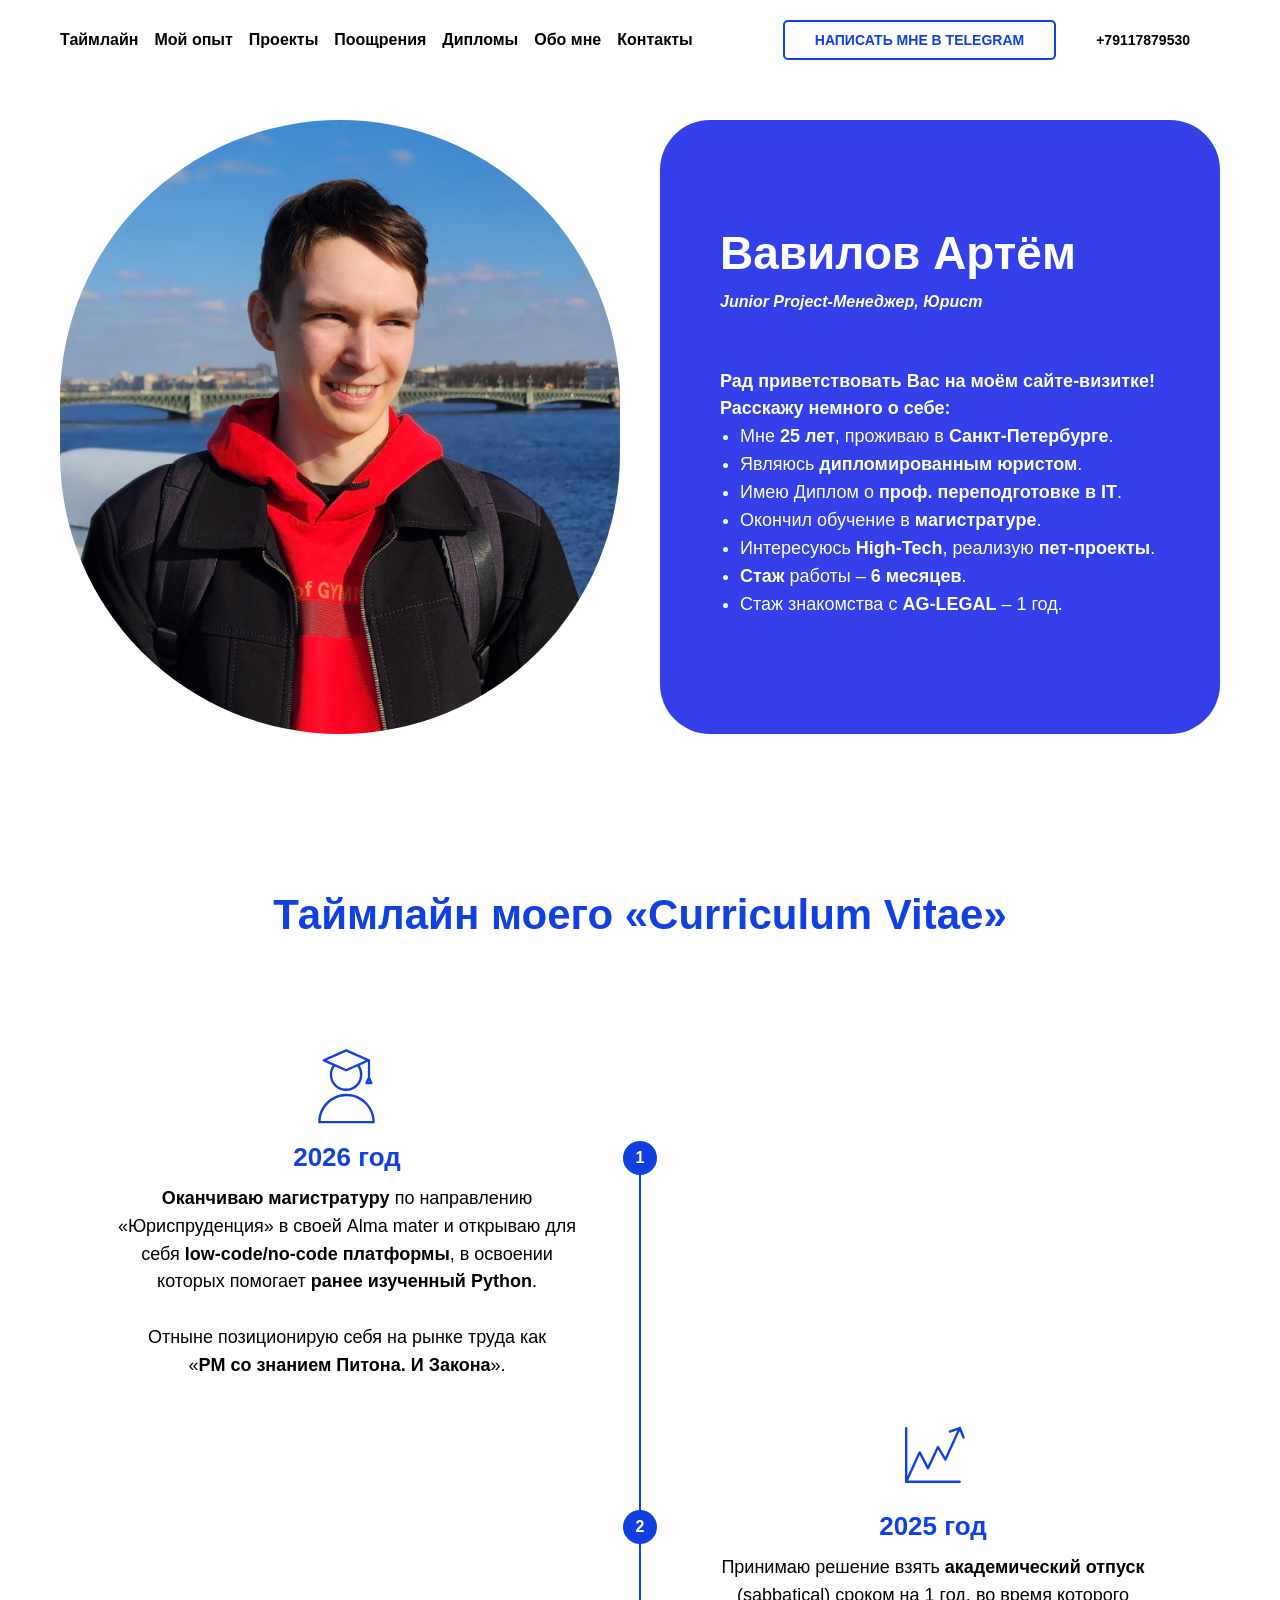
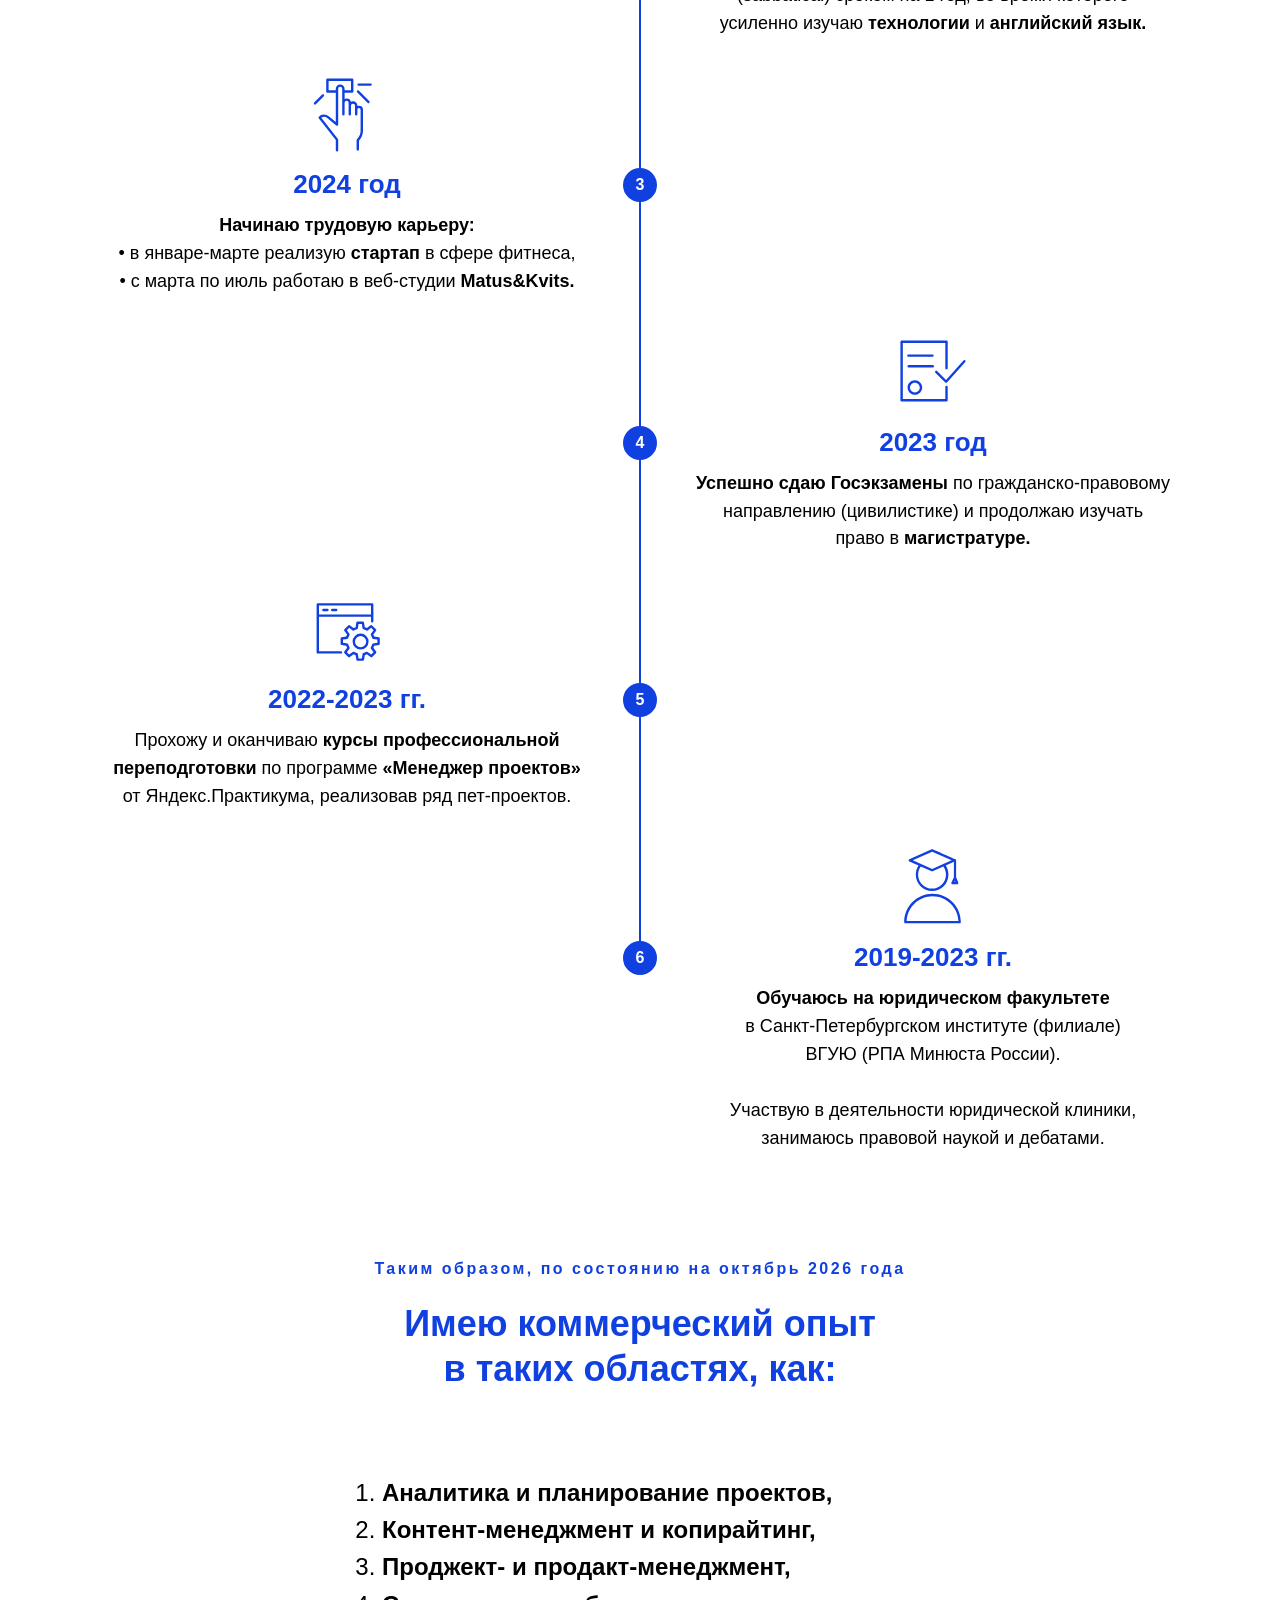
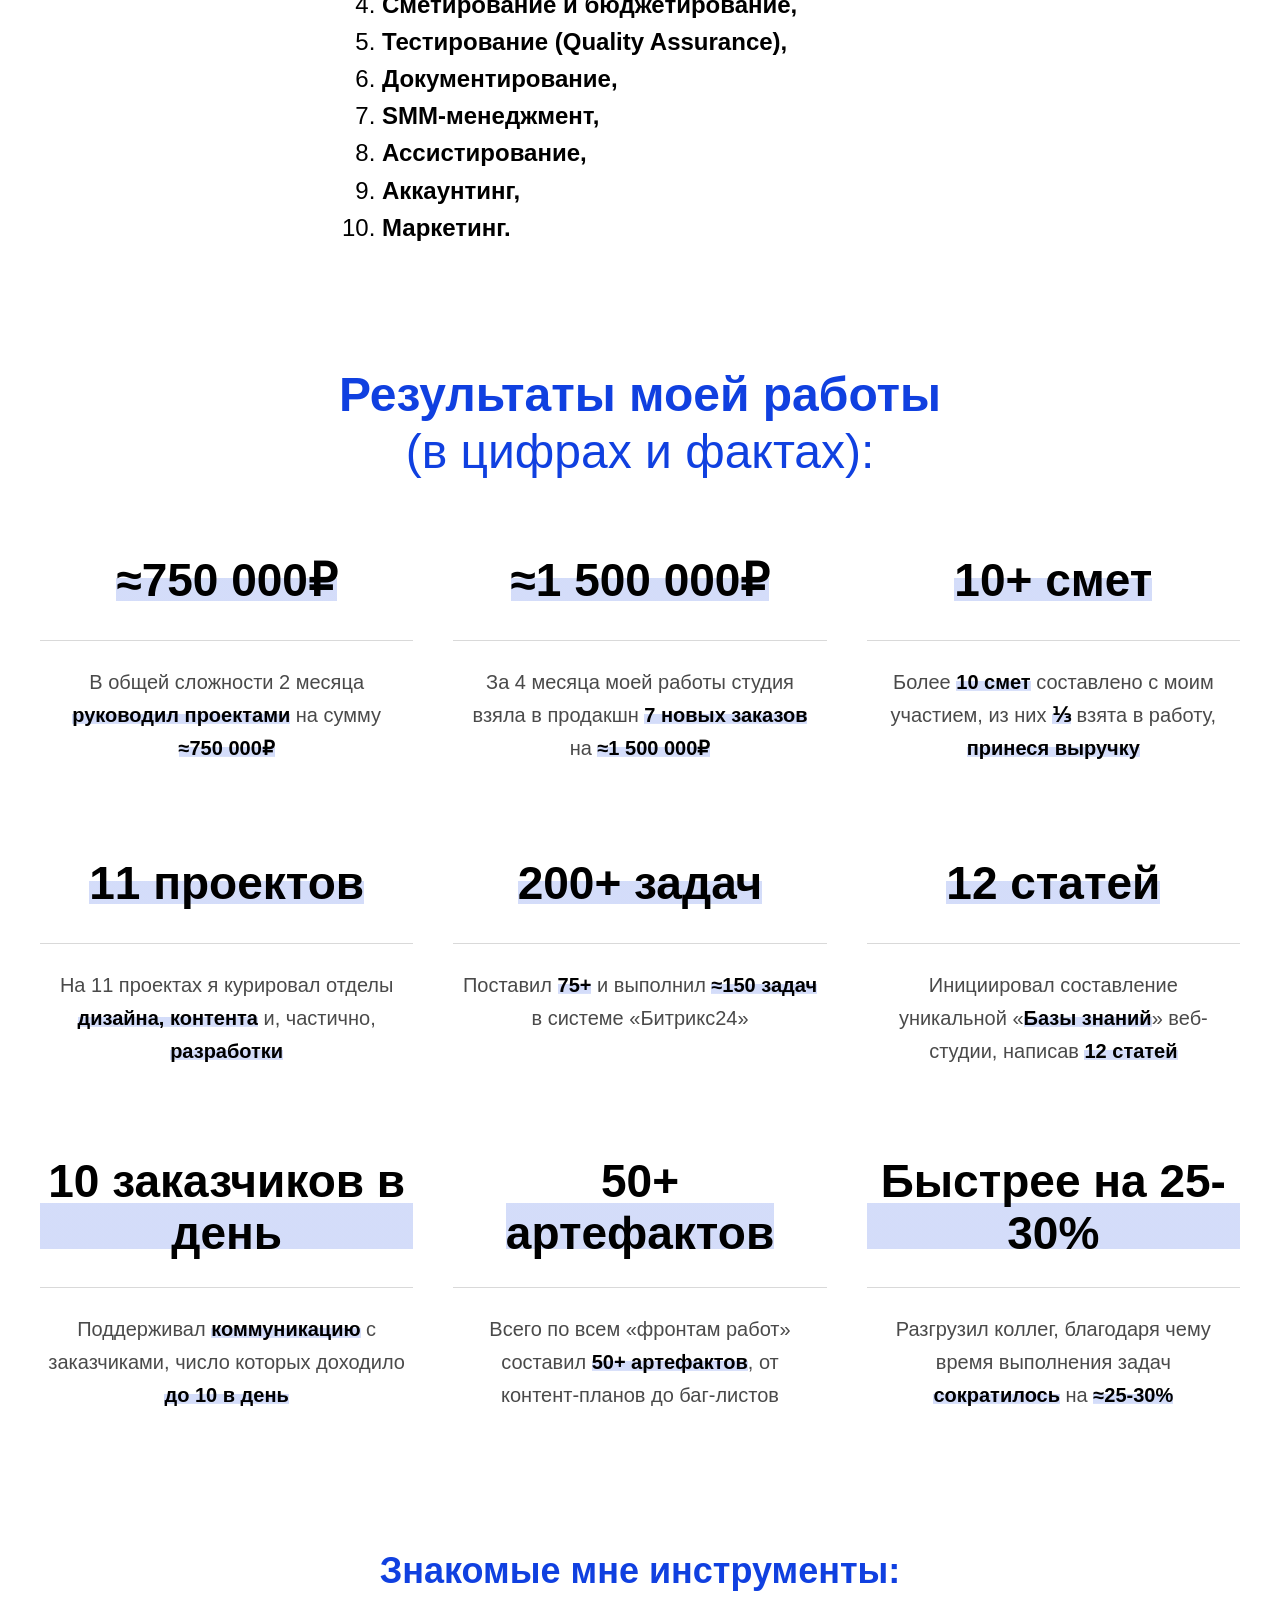
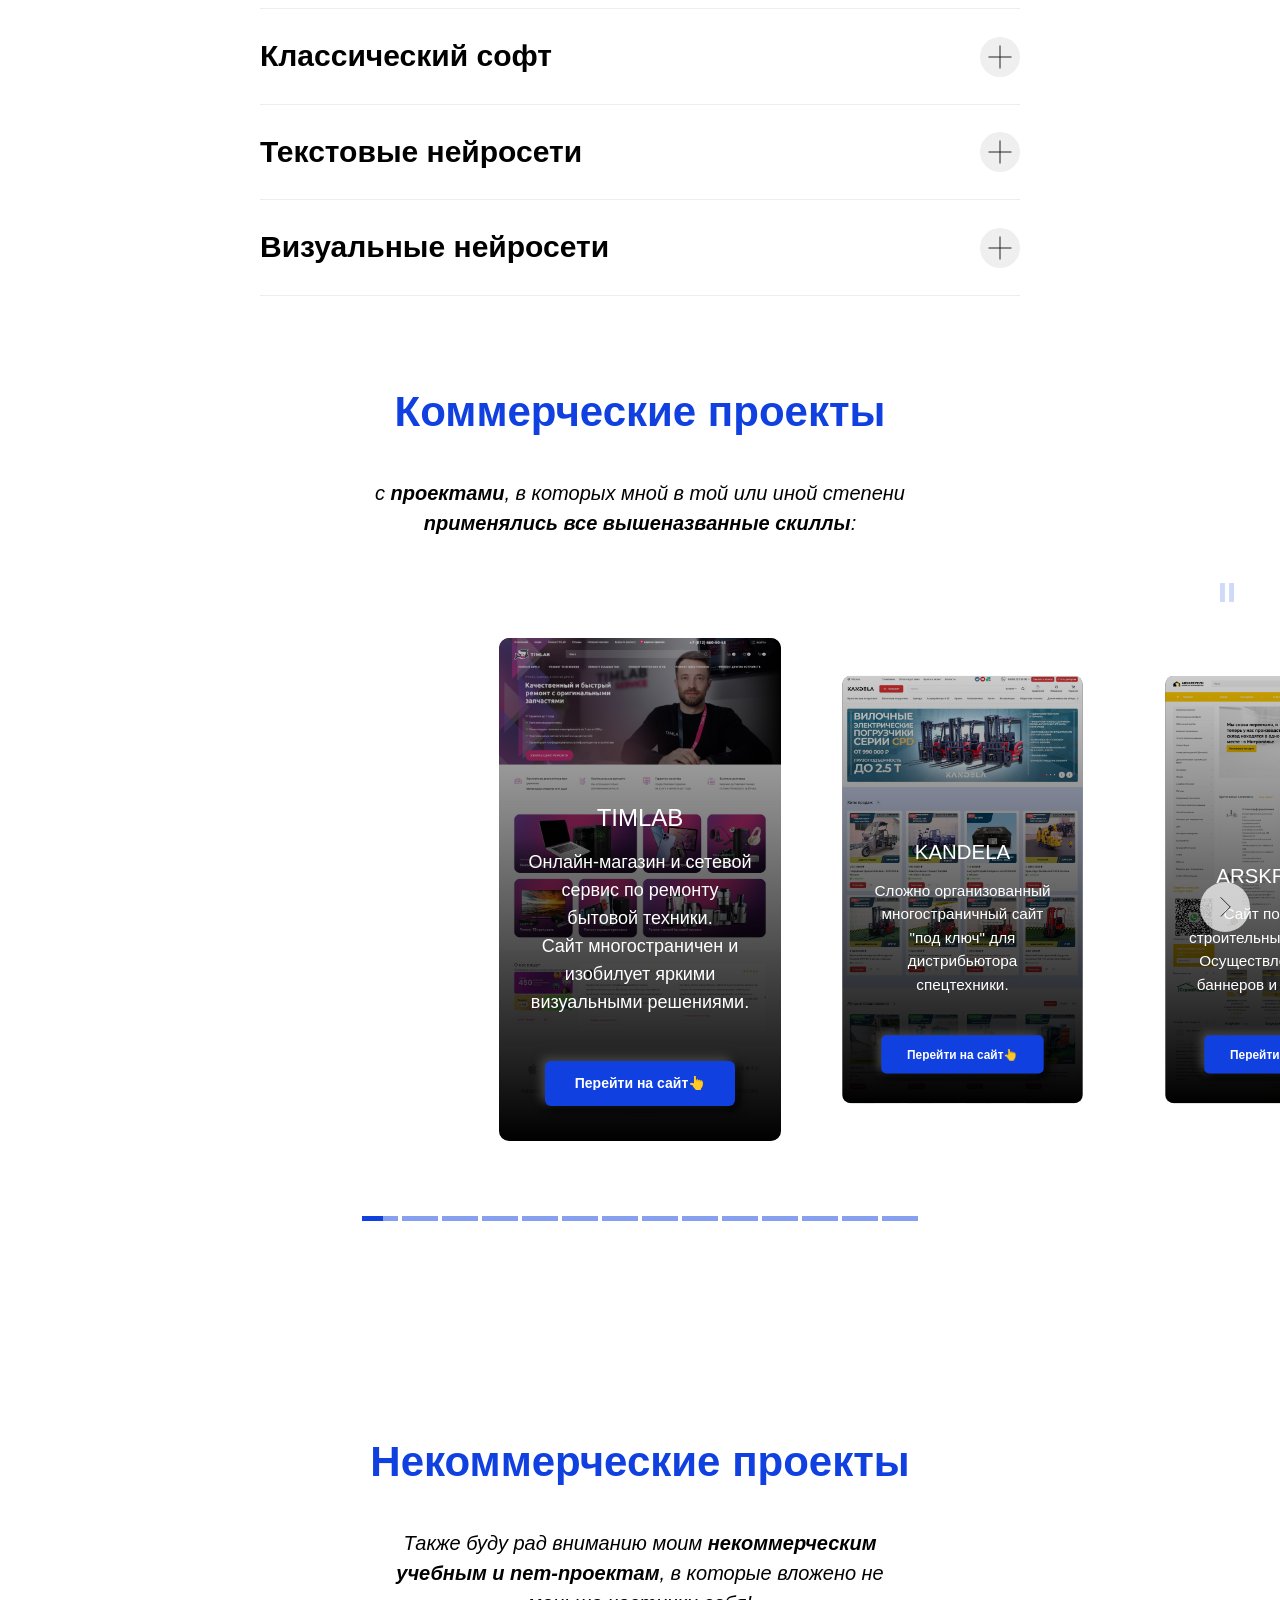
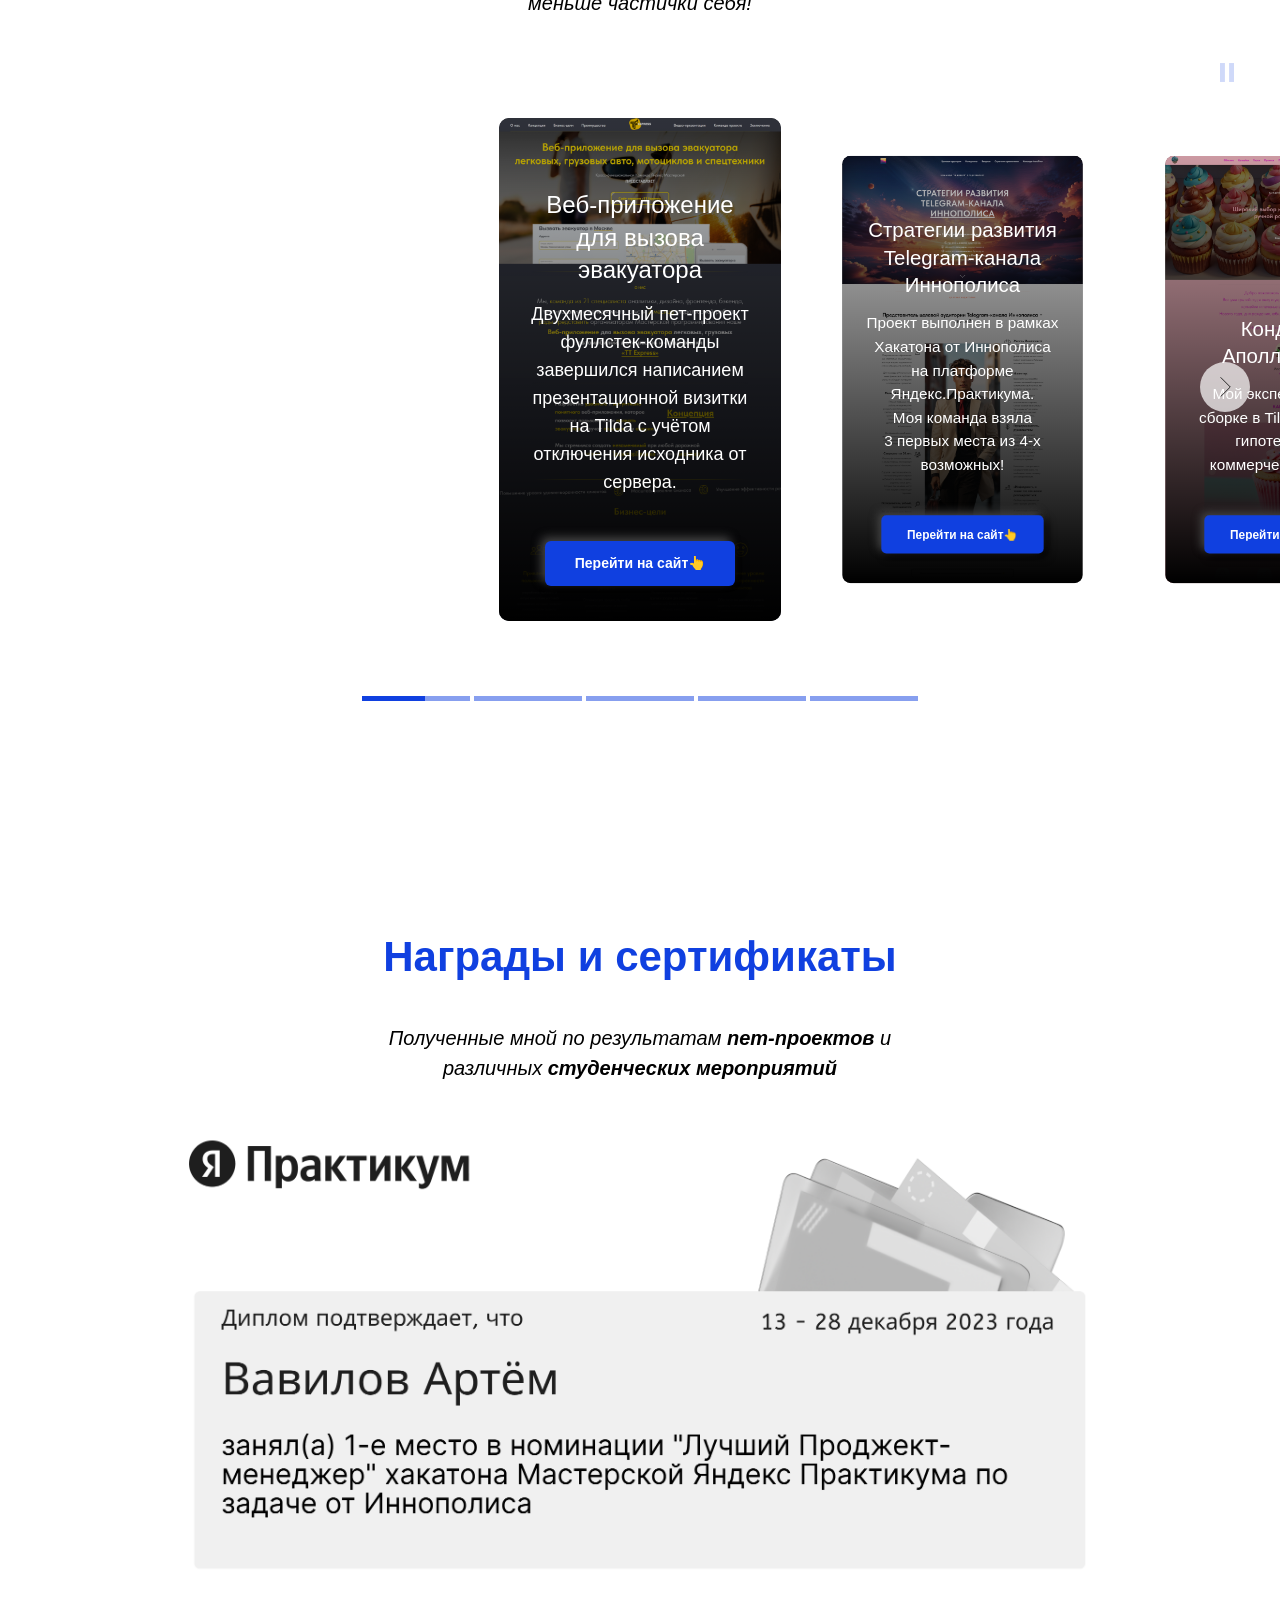
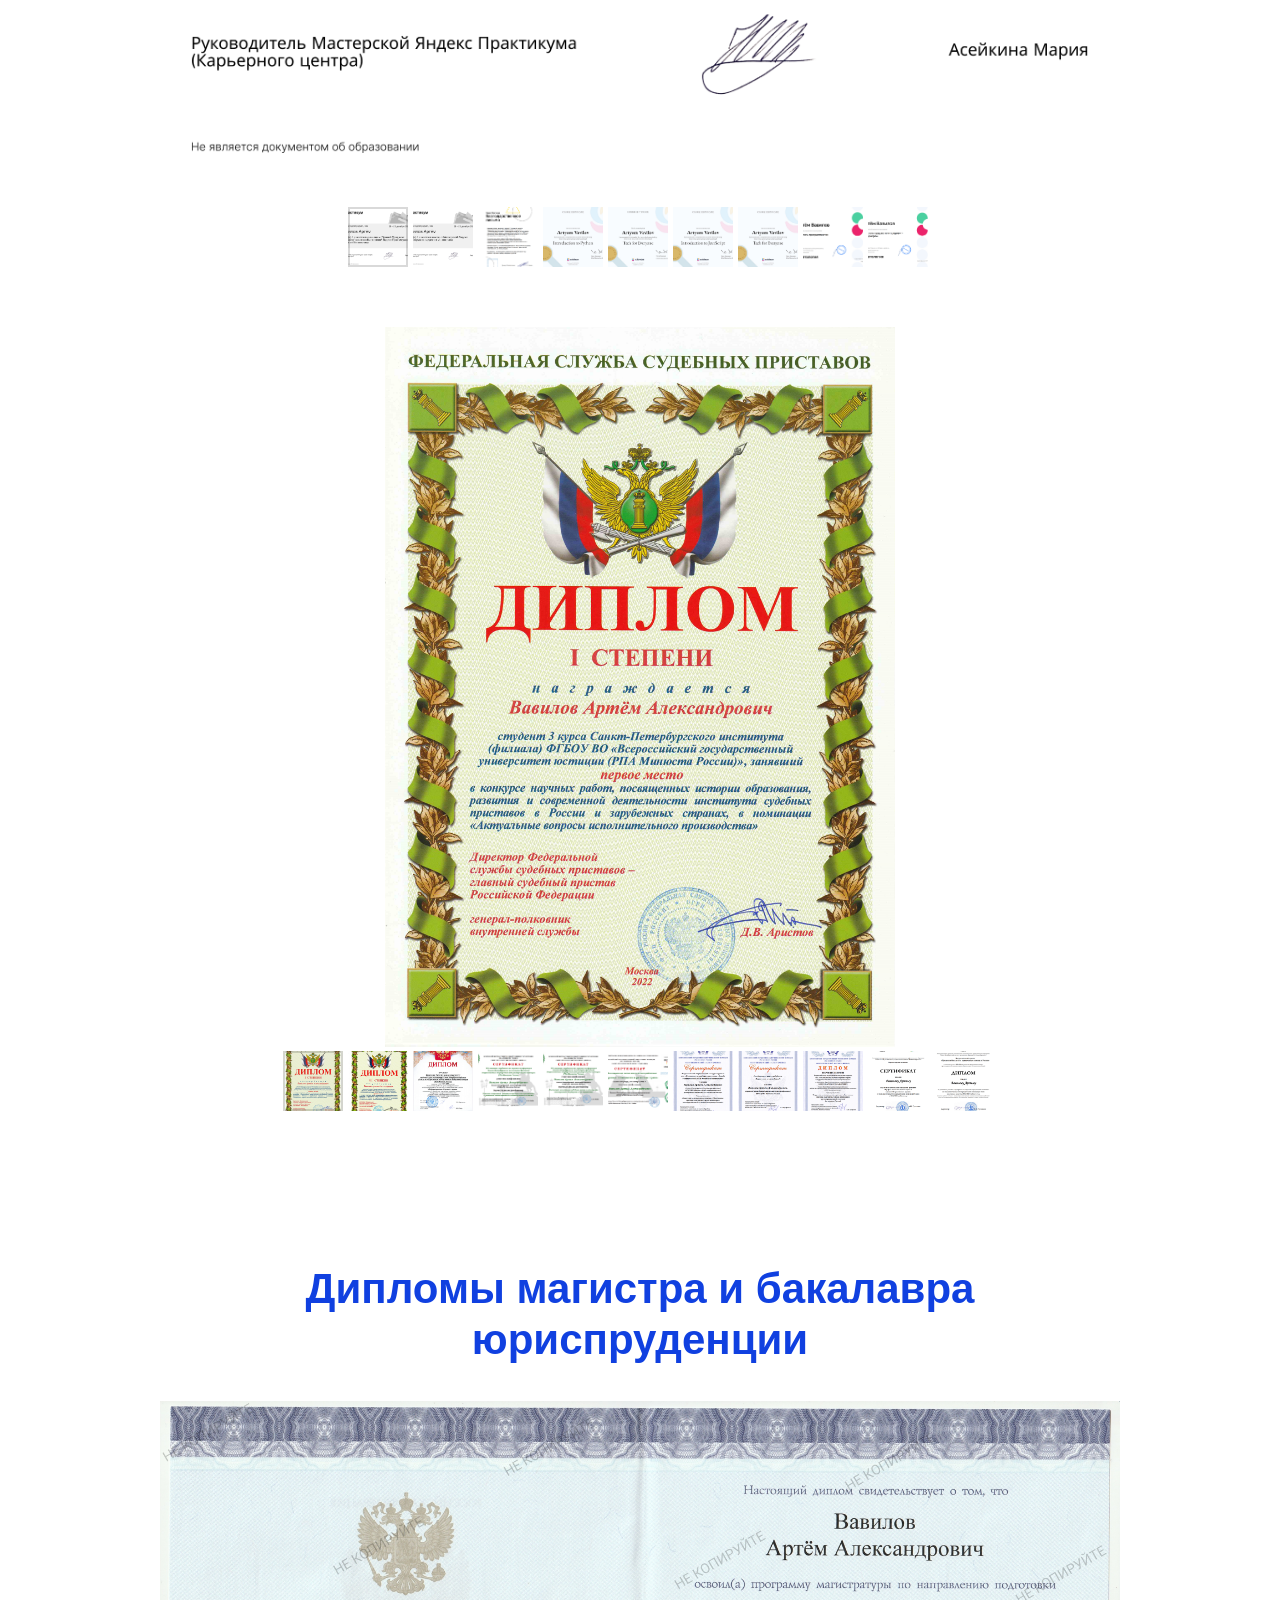
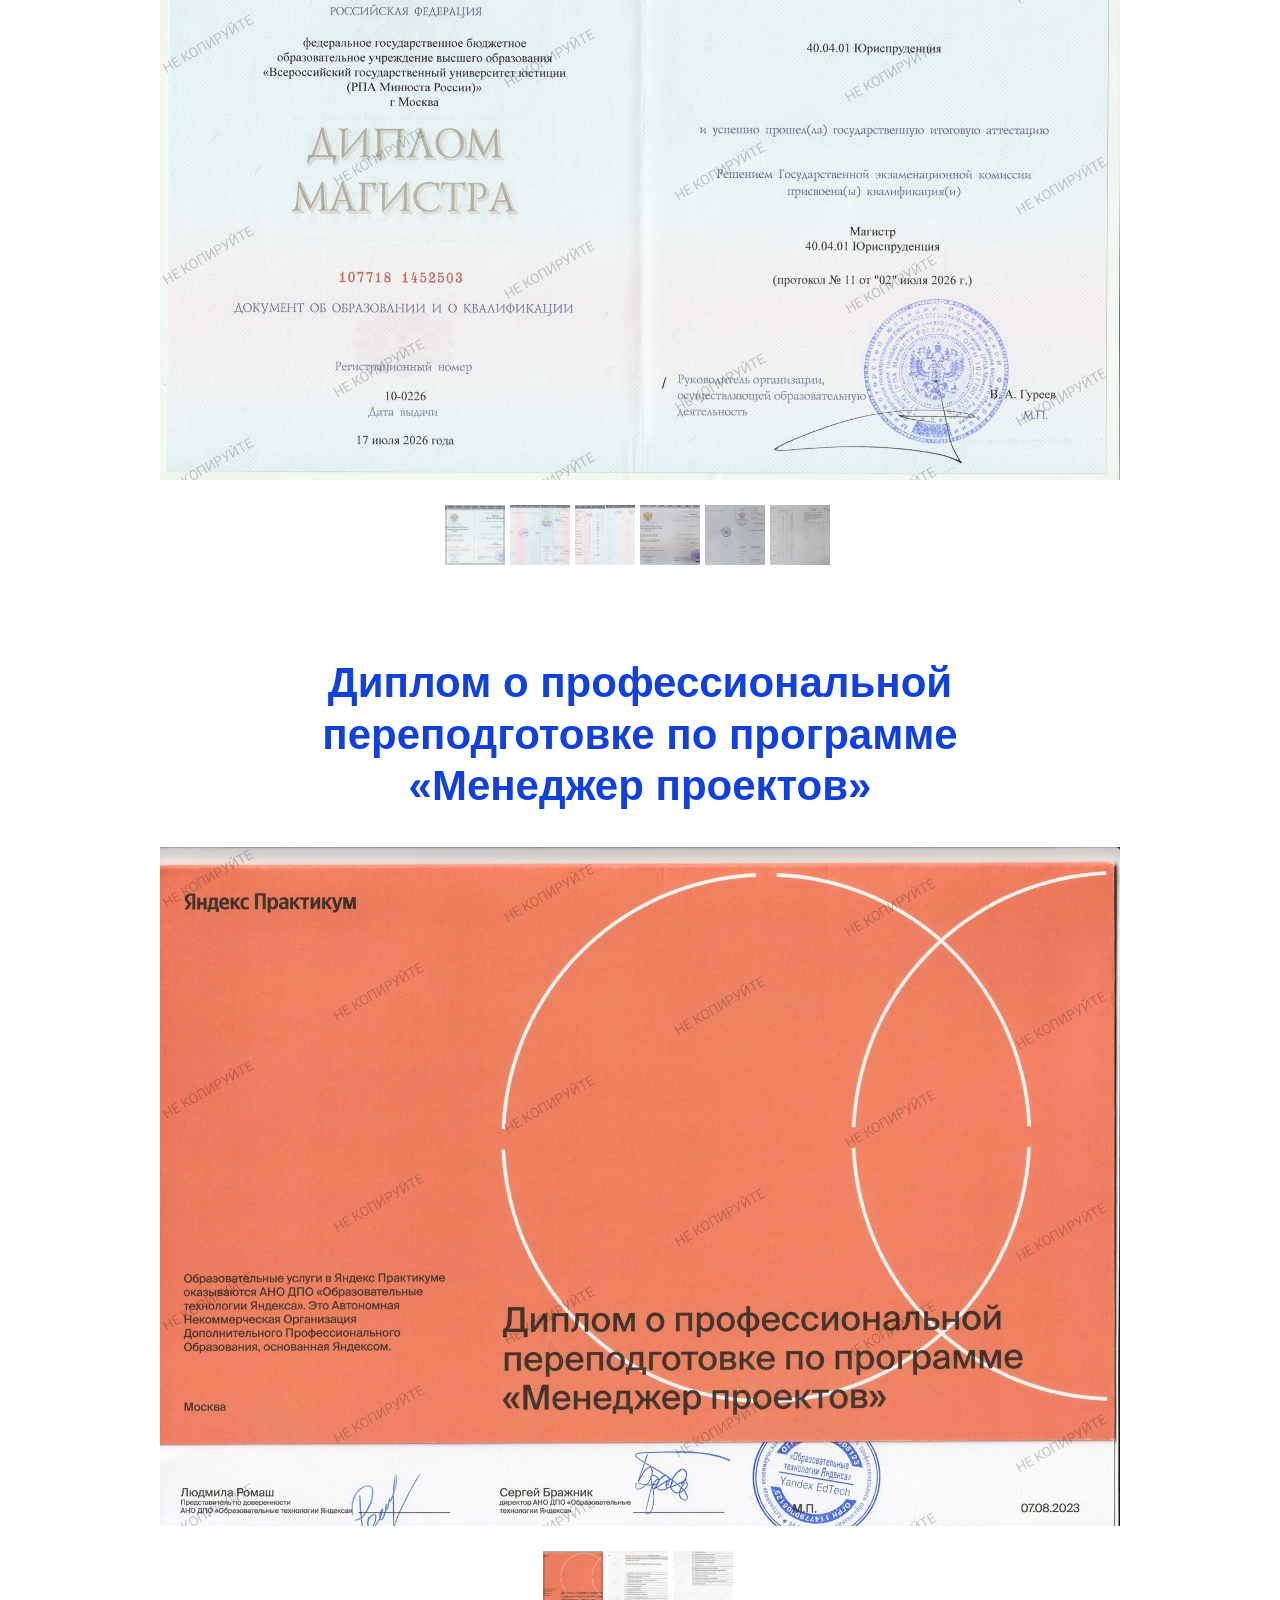
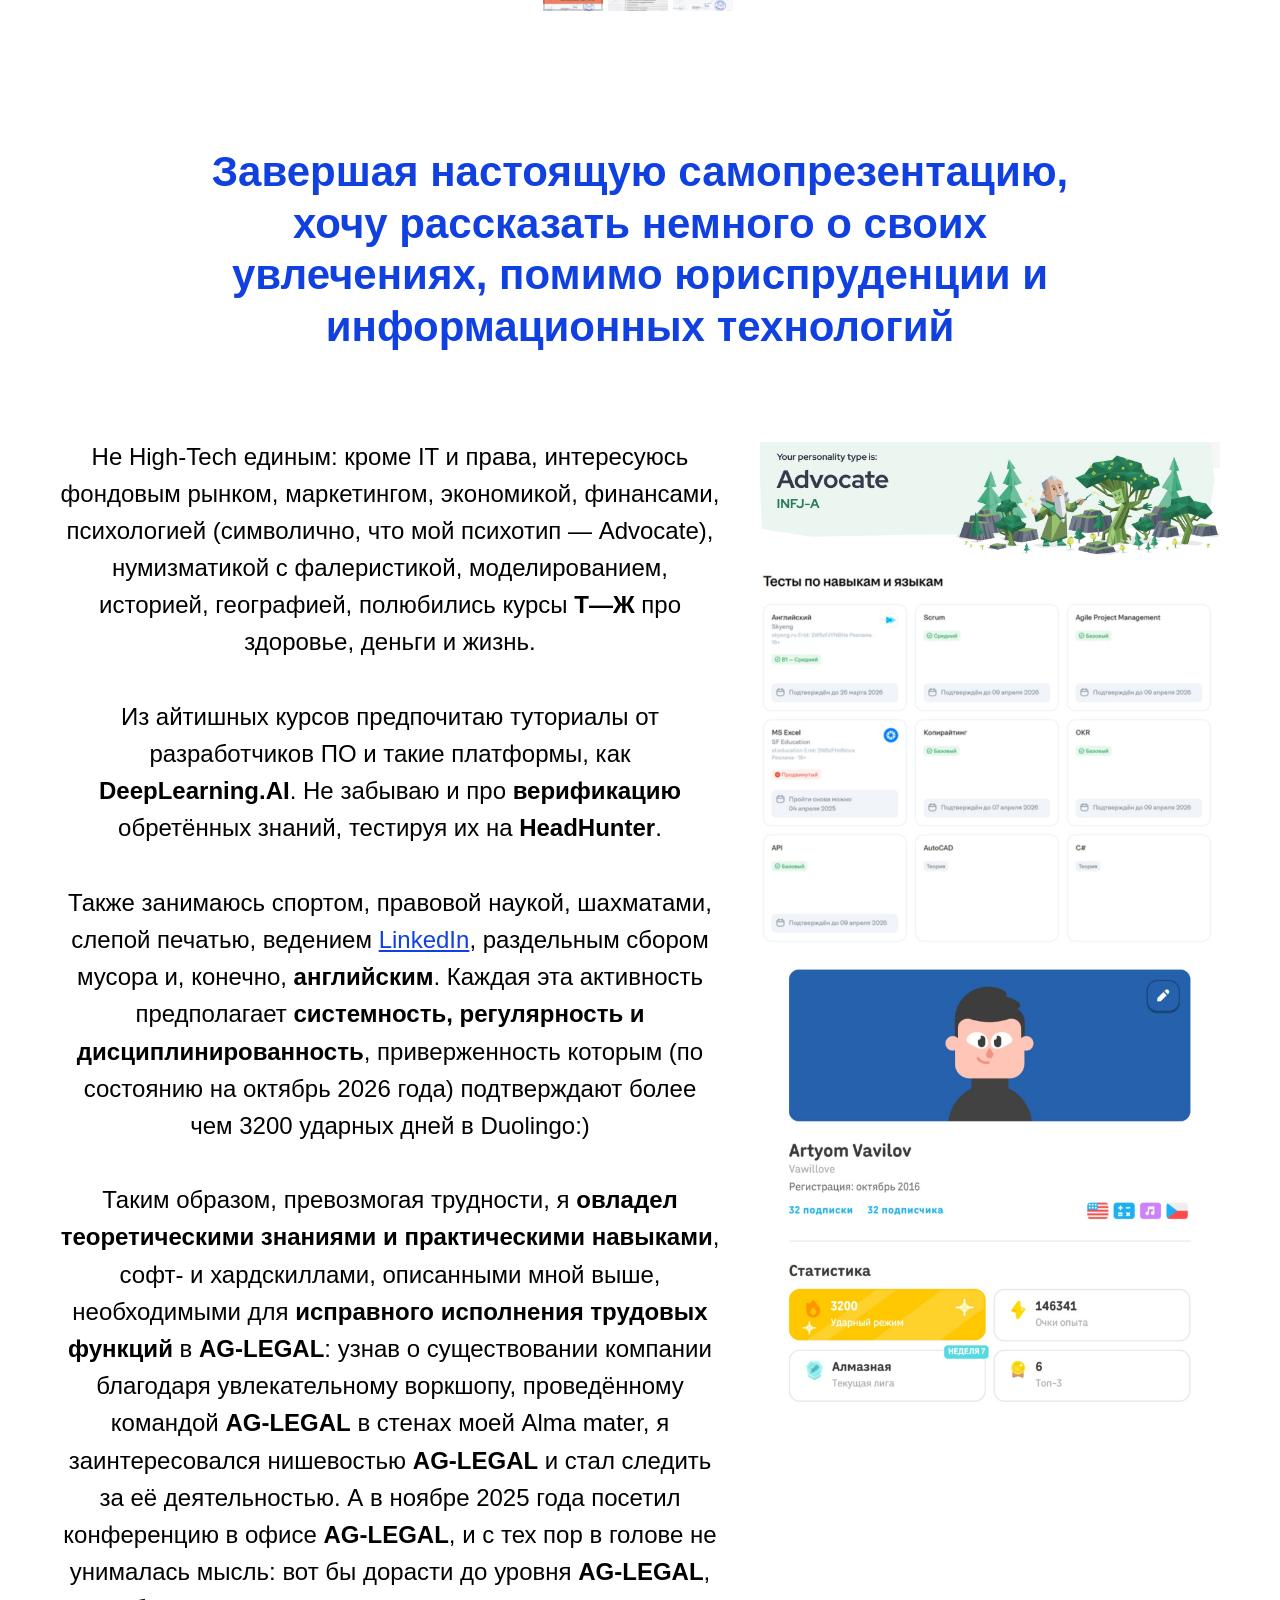
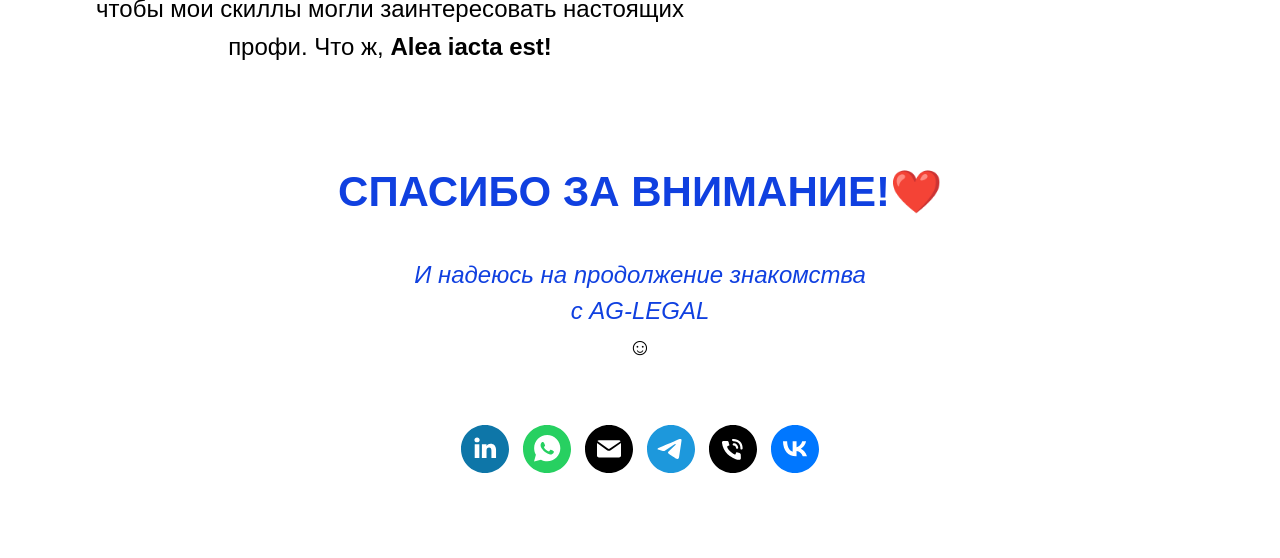
==== index.html @ 084ecec2 "1 november" ====
<!DOCTYPE html>
<html>

<head>
    <meta charset="utf-8" />
    <meta http-equiv="Content-Type" content="text/html; charset=utf-8" />
    <meta name="viewport" content="width=device-width, initial-scale=1.0" /> <!--metatextblock-->
    <title>Соискатель Вавилов Артём Александрович</title>
    <meta name="description" content="Junior Project-Менеджер, Юрист" />
    <meta property="og:url" content="vc-about-me" />
    <meta property="og:title" content="Соискатель Вавилов Артём Александрович" />
    <meta property="og:description" content="Junior Project-Менеджер, Юрист" />
    <meta property="og:type" content="website" />
    <meta property="og:image"
        content="images/tild6566-6536-4332-b537-613934616336__-__resize__504x__20250329_16043.jpg" />
    <link rel="canonical" href="vc-about-me"> <!--/metatextblock-->
    <meta name="format-detection" content="telephone=no" />
    <meta http-equiv="x-dns-prefetch-control" content="on">
    <link rel="dns-prefetch" href="https://ws.tildacdn.com">
    <link rel="shortcut icon" href="images/tild6634-6130-4462-a432-313566656531__20250329_16043.jpg"
        type="image/x-icon" /> <!-- Assets -->
    <script src="https://neo.tildacdn.com/js/tilda-fallback-1.0.min.js" async charset="utf-8"></script>
    <link rel="stylesheet" href="css/tilda-grid-3.0.min.css" type="text/css" media="all" onerror="this.loaderr='y';" />
    <link rel="stylesheet" href="css/tilda-blocks-page66253789.min.css?t=1743756355" type="text/css" media="all"
        onerror="this.loaderr='y';" />
    <link rel="stylesheet" href="css/tilda-animation-2.0.min.css" type="text/css" media="all"
        onerror="this.loaderr='y';" />
    <link rel="stylesheet" href="css/tilda-slds-1.4.min.css" type="text/css" media="print" onload="this.media='all';"
        onerror="this.loaderr='y';" /> <noscript>
        <link rel="stylesheet" href="css/tilda-slds-1.4.min.css" type="text/css" media="all" />
    </noscript>
    <link rel="stylesheet" href="css/tilda-forms-1.0.min.css" type="text/css" media="all" onerror="this.loaderr='y';" />
    <link rel="stylesheet" href="css/tilda-zoom-2.0.min.css" type="text/css" media="print" onload="this.media='all';"
        onerror="this.loaderr='y';" /> <noscript>
        <link rel="stylesheet" href="css/tilda-zoom-2.0.min.css" type="text/css" media="all" />
    </noscript>
    <link rel="stylesheet" href="css/fonts-tildasans.css" type="text/css" media="all" onerror="this.loaderr='y';" />
    <script nomodule src="js/tilda-polyfill-1.0.min.js" charset="utf-8"></script>
    <script
        type="text/javascript">function t_onReady(func) { if (document.readyState != 'loading') { func(); } else { document.addEventListener('DOMContentLoaded', func); } }
            function t_onFuncLoad(funcName, okFunc, time) { if (typeof window[funcName] === 'function') { okFunc(); } else { setTimeout(function () { t_onFuncLoad(funcName, okFunc, time); }, (time || 100)); } } function t_throttle(fn, threshhold, scope) { return function () { fn.apply(scope || this, arguments); }; }</script>
    <script src="js/tilda-scripts-3.0.min.js" charset="utf-8" defer onerror="this.loaderr='y';"></script>
    <script src="js/tilda-blocks-page66253789.min.js?t=1743756355" charset="utf-8" async
        onerror="this.loaderr='y';"></script>
    <script src="js/lazyload-1.3.min.export.js" charset="utf-8" async onerror="this.loaderr='y';"></script>
    <script src="js/tilda-animation-2.0.min.js" charset="utf-8" async onerror="this.loaderr='y';"></script>
    <script src="js/tilda-menu-1.0.min.js" charset="utf-8" async onerror="this.loaderr='y';"></script>
    <script src="js/tilda-t994-stories-1.0.min.js" charset="utf-8" async onerror="this.loaderr='y';"></script>
    <script src="js/hammer.min.js" charset="utf-8" async onerror="this.loaderr='y';"></script>
    <script src="js/tilda-slds-1.4.min.js" charset="utf-8" async onerror="this.loaderr='y';"></script>
    <script src="js/tilda-zoom-2.0.min.js" charset="utf-8" async onerror="this.loaderr='y';"></script>
    <script src="js/tilda-skiplink-1.0.min.js" charset="utf-8" async onerror="this.loaderr='y';"></script>
    <script src="js/tilda-events-1.0.min.js" charset="utf-8" async onerror="this.loaderr='y';"></script>
    <script type="text/javascript">window.dataLayer = window.dataLayer || [];</script>
    <script type="text/javascript">(function () {
            if ((/bot|google|yandex|baidu|bing|msn|duckduckbot|teoma|slurp|crawler|spider|robot|crawling|facebook/i.test(navigator.userAgent)) === false && typeof (sessionStorage) != 'undefined' && sessionStorage.getItem('visited') !== 'y' && document.visibilityState) {
                var style = document.createElement('style'); style.type = 'text/css'; style.innerHTML = '@media screen and (min-width: 980px) {.t-records {opacity: 0;}.t-records_animated {-webkit-transition: opacity ease-in-out .2s;-moz-transition: opacity ease-in-out .2s;-o-transition: opacity ease-in-out .2s;transition: opacity ease-in-out .2s;}.t-records.t-records_visible {opacity: 1;}}'; document.getElementsByTagName('head')[0].appendChild(style); function t_setvisRecs() { var alr = document.querySelectorAll('.t-records'); Array.prototype.forEach.call(alr, function (el) { el.classList.add("t-records_animated"); }); setTimeout(function () { Array.prototype.forEach.call(alr, function (el) { el.classList.add("t-records_visible"); }); sessionStorage.setItem("visited", "y"); }, 400); }
                document.addEventListener('DOMContentLoaded', t_setvisRecs);
            }
        })();</script>
    <style>
        #rec927688621 .t228__list_item {
            padding: 0 8px !important;
        }

        #rec927688621 .t228__list_item:first-child {
            padding-left: 0 !important;
        }

        #rec927688621 .t228__list_item:last-child {
            padding-right: 0 !important;
        }
    </style>
</head>

<body class="t-body" style="margin:0;"> <!--allrecords-->
    <div id="allrecords" data-tilda-export="yes" class="t-records" data-hook="blocks-collection-content-node"
        data-tilda-project-id="8363625" data-tilda-page-id="66253789" data-tilda-page-alias="vc-about-me"
        data-tilda-formskey="55aed98bd8bb2159a0a2362438363625" data-tilda-cookie="no" data-tilda-lazy="yes"
        data-tilda-root-zone="com">
        <div id="rec929225461" class="r t-rec" style=" " data-animationappear="off" data-record-type="360">
            <!-- T360 -->
            <style>
                .t-records {
                    opacity: 0;
                }

                .t-records_animated {
                    -webkit-transition: opacity ease-in-out .5s;
                    -moz-transition: opacity ease-in-out .5s;
                    -o-transition: opacity ease-in-out .5s;
                    transition: opacity ease-in-out .5s;
                }

                .t-records.t-records_visible,
                .t-records .t-records {
                    opacity: 1;
                }
            </style>
            <script>t_onReady(function () { var allRecords = document.querySelector('.t-records'); window.addEventListener('pageshow', function (event) { if (event.persisted) { allRecords.classList.add('t-records_visible'); } }); var rec = document.querySelector('#rec929225461'); if (!rec) return; rec.setAttribute('data-animationappear', 'off'); rec.style.opacity = '1'; allRecords.classList.add('t-records_animated'); setTimeout(function () { allRecords.classList.add('t-records_visible'); }, 200); });</script>
            <script>t_onReady(function () {
                    var selects = 'button:not(.t-submit):not(.t835__btn_next):not(.t835__btn_prev):not(.t835__btn_result):not(.t862__btn_next):not(.t862__btn_prev):not(.t862__btn_result):not(.t854__news-btn):not(.t862__btn_next),' +
                        'a:not([href*="#"]):not(.carousel-control):not(.t-carousel__control):not(.t807__btn_reply):not([href^="#price"]):not([href^="javascript"]):not([href^="mailto"]):not([href^="tel"]):not([href^="link_sub"]):not(.js-feed-btn-show-more):not(.t367__opener):not([href^="https://www.dropbox.com/"])'; var elements = document.querySelectorAll(selects); Array.prototype.forEach.call(elements, function (element) {
                            if (element.getAttribute('data-menu-submenu-hook')) return; element.addEventListener('click', function (event) {
                                var goTo = this.getAttribute('href'); if (goTo !== null) {
                                    var ctrl = event.ctrlKey; var cmd = event.metaKey && navigator.platform.indexOf('Mac') !== -1; if (!ctrl && !cmd) {
                                        var target = this.getAttribute('target'); if (target !== '_blank') {
                                            event.preventDefault(); var allRecords = document.querySelector('.t-records'); if (allRecords) { allRecords.classList.remove('t-records_visible'); }
                                            setTimeout(function () { window.location = goTo; }, 500);
                                        }
                                    }
                                }
                            });
                        });
                });</script>
            <style>
                .t360__bar {
                    background-color: #030bff;
                }
            </style>
            <script>t_onReady(function () { var isSafari = /Safari/.test(navigator.userAgent) && /Apple Computer/.test(navigator.vendor); if (!isSafari) { document.body.insertAdjacentHTML('beforeend', '<div class="t360__progress"><div class="t360__bar"></div></div>'); setTimeout(function () { var bar = document.querySelector('.t360__bar'); if (bar) bar.classList.add('t360__barprogress'); }, 10); } }); window.addEventListener('load', function () { var bar = document.querySelector('.t360__bar'); if (!bar) return; bar.classList.remove('t360__barprogress'); bar.classList.add('t360__barprogressfinished'); setTimeout(function () { bar.classList.add('t360__barprogresshidden'); }, 20); setTimeout(function () { var progress = document.querySelector('.t360__progress'); if (progress) progress.style.display = 'none'; }, 500); });</script>
        </div>
        <div id="rec929457296" class="r t-rec" style=" " data-animationappear="off" data-record-type="602">
            <!-- T602 -->
            <div class="t602">
                <div class="t602__indicator" style="background:#1040e0;"></div>
            </div>
            <script>t_onReady(function () { t_onFuncLoad('t602_init', function () { t602_init('929457296'); }); });</script>
        </div>
        <div id="rec927688621" class="r t-rec" style=" " data-animationappear="off" data-record-type="257">
            <!-- T228 -->
            <div id="nav927688621marker"></div>
            <div class="tmenu-mobile">
                <div class="tmenu-mobile__container">
                    <div class="tmenu-mobile__text t-name t-name_md" field="menu_mob_title">&nbsp;</div> <button
                        type="button" class="t-menuburger t-menuburger_first " aria-label="Навигационное меню"
                        aria-expanded="false"> <span style="background-color:#1040e0;"></span> <span
                            style="background-color:#1040e0;"></span> <span style="background-color:#1040e0;"></span>
                        <span style="background-color:#1040e0;"></span> </button>
                    <script>function t_menuburger_init(recid) {
                            var rec = document.querySelector('#rec' + recid); if (!rec) return; var burger = rec.querySelector('.t-menuburger'); if (!burger) return; var isSecondStyle = burger.classList.contains('t-menuburger_second'); if (isSecondStyle && !window.isMobile && !('ontouchend' in document)) { burger.addEventListener('mouseenter', function () { if (burger.classList.contains('t-menuburger-opened')) return; burger.classList.remove('t-menuburger-unhovered'); burger.classList.add('t-menuburger-hovered'); }); burger.addEventListener('mouseleave', function () { if (burger.classList.contains('t-menuburger-opened')) return; burger.classList.remove('t-menuburger-hovered'); burger.classList.add('t-menuburger-unhovered'); setTimeout(function () { burger.classList.remove('t-menuburger-unhovered'); }, 300); }); }
                            burger.addEventListener('click', function () { if (!burger.closest('.tmenu-mobile') && !burger.closest('.t450__burger_container') && !burger.closest('.t466__container') && !burger.closest('.t204__burger') && !burger.closest('.t199__js__menu-toggler')) { burger.classList.toggle('t-menuburger-opened'); burger.classList.remove('t-menuburger-unhovered'); } }); var menu = rec.querySelector('[data-menu="yes"]'); if (!menu) return; var menuLinks = menu.querySelectorAll('.t-menu__link-item'); var submenuClassList = ['t978__menu-link_hook', 't978__tm-link', 't966__tm-link', 't794__tm-link', 't-menusub__target-link']; Array.prototype.forEach.call(menuLinks, function (link) { link.addEventListener('click', function () { var isSubmenuHook = submenuClassList.some(function (submenuClass) { return link.classList.contains(submenuClass); }); if (isSubmenuHook) return; burger.classList.remove('t-menuburger-opened'); }); }); menu.addEventListener('clickedAnchorInTooltipMenu', function () { burger.classList.remove('t-menuburger-opened'); });
                        }
                        t_onReady(function () { t_onFuncLoad('t_menuburger_init', function () { t_menuburger_init('927688621'); }); });</script>
                    <style>
                        .t-menuburger {
                            position: relative;
                            flex-shrink: 0;
                            width: 28px;
                            height: 20px;
                            padding: 0;
                            border: none;
                            background-color: transparent;
                            outline: none;
                            -webkit-transform: rotate(0deg);
                            transform: rotate(0deg);
                            transition: transform .5s ease-in-out;
                            cursor: pointer;
                            z-index: 999;
                        }

                        .t-menuburger span {
                            display: block;
                            position: absolute;
                            width: 100%;
                            opacity: 1;
                            left: 0;
                            -webkit-transform: rotate(0deg);
                            transform: rotate(0deg);
                            transition: .25s ease-in-out;
                            height: 3px;
                            background-color: #000;
                        }

                        .t-menuburger span:nth-child(1) {
                            top: 0px;
                        }

                        .t-menuburger span:nth-child(2),
                        .t-menuburger span:nth-child(3) {
                            top: 8px;
                        }

                        .t-menuburger span:nth-child(4) {
                            top: 16px;
                        }

                        .t-menuburger__big {
                            width: 42px;
                            height: 32px;
                        }

                        .t-menuburger__big span {
                            height: 5px;
                        }

                        .t-menuburger__big span:nth-child(2),
                        .t-menuburger__big span:nth-child(3) {
                            top: 13px;
                        }

                        .t-menuburger__big span:nth-child(4) {
                            top: 26px;
                        }

                        .t-menuburger__small {
                            width: 22px;
                            height: 14px;
                        }

                        .t-menuburger__small span {
                            height: 2px;
                        }

                        .t-menuburger__small span:nth-child(2),
                        .t-menuburger__small span:nth-child(3) {
                            top: 6px;
                        }

                        .t-menuburger__small span:nth-child(4) {
                            top: 12px;
                        }

                        .t-menuburger-opened span:nth-child(1) {
                            top: 8px;
                            width: 0%;
                            left: 50%;
                        }

                        .t-menuburger-opened span:nth-child(2) {
                            -webkit-transform: rotate(45deg);
                            transform: rotate(45deg);
                        }

                        .t-menuburger-opened span:nth-child(3) {
                            -webkit-transform: rotate(-45deg);
                            transform: rotate(-45deg);
                        }

                        .t-menuburger-opened span:nth-child(4) {
                            top: 8px;
                            width: 0%;
                            left: 50%;
                        }

                        .t-menuburger-opened.t-menuburger__big span:nth-child(1) {
                            top: 6px;
                        }

                        .t-menuburger-opened.t-menuburger__big span:nth-child(4) {
                            top: 18px;
                        }

                        .t-menuburger-opened.t-menuburger__small span:nth-child(1),
                        .t-menuburger-opened.t-menuburger__small span:nth-child(4) {
                            top: 6px;
                        }

                        @media (hover),
                        (min-width:0\0) {
                            .t-menuburger_first:hover span:nth-child(1) {
                                transform: translateY(1px);
                            }

                            .t-menuburger_first:hover span:nth-child(4) {
                                transform: translateY(-1px);
                            }

                            .t-menuburger_first.t-menuburger__big:hover span:nth-child(1) {
                                transform: translateY(3px);
                            }

                            .t-menuburger_first.t-menuburger__big:hover span:nth-child(4) {
                                transform: translateY(-3px);
                            }
                        }

                        .t-menuburger_second span:nth-child(2),
                        .t-menuburger_second span:nth-child(3) {
                            width: 80%;
                            left: 20%;
                            right: 0;
                        }

                        @media (hover),
                        (min-width:0\0) {

                            .t-menuburger_second.t-menuburger-hovered span:nth-child(2),
                            .t-menuburger_second.t-menuburger-hovered span:nth-child(3) {
                                animation: t-menuburger-anim 0.3s ease-out normal forwards;
                            }

                            .t-menuburger_second.t-menuburger-unhovered span:nth-child(2),
                            .t-menuburger_second.t-menuburger-unhovered span:nth-child(3) {
                                animation: t-menuburger-anim2 0.3s ease-out normal forwards;
                            }
                        }

                        .t-menuburger_second.t-menuburger-opened span:nth-child(2),
                        .t-menuburger_second.t-menuburger-opened span:nth-child(3) {
                            left: 0;
                            right: 0;
                            width: 100% !important;
                        }

                        .t-menuburger_third span:nth-child(4) {
                            width: 70%;
                            left: unset;
                            right: 0;
                        }

                        @media (hover),
                        (min-width:0\0) {
                            .t-menuburger_third:not(.t-menuburger-opened):hover span:nth-child(4) {
                                width: 100%;
                            }
                        }

                        .t-menuburger_third.t-menuburger-opened span:nth-child(4) {
                            width: 0 !important;
                            right: 50%;
                        }

                        .t-menuburger_fourth {
                            height: 12px;
                        }

                        .t-menuburger_fourth.t-menuburger__small {
                            height: 8px;
                        }

                        .t-menuburger_fourth.t-menuburger__big {
                            height: 18px;
                        }

                        .t-menuburger_fourth span:nth-child(2),
                        .t-menuburger_fourth span:nth-child(3) {
                            top: 4px;
                            opacity: 0;
                        }

                        .t-menuburger_fourth span:nth-child(4) {
                            top: 8px;
                        }

                        .t-menuburger_fourth.t-menuburger__small span:nth-child(2),
                        .t-menuburger_fourth.t-menuburger__small span:nth-child(3) {
                            top: 3px;
                        }

                        .t-menuburger_fourth.t-menuburger__small span:nth-child(4) {
                            top: 6px;
                        }

                        .t-menuburger_fourth.t-menuburger__small span:nth-child(2),
                        .t-menuburger_fourth.t-menuburger__small span:nth-child(3) {
                            top: 3px;
                        }

                        .t-menuburger_fourth.t-menuburger__small span:nth-child(4) {
                            top: 6px;
                        }

                        .t-menuburger_fourth.t-menuburger__big span:nth-child(2),
                        .t-menuburger_fourth.t-menuburger__big span:nth-child(3) {
                            top: 6px;
                        }

                        .t-menuburger_fourth.t-menuburger__big span:nth-child(4) {
                            top: 12px;
                        }

                        @media (hover),
                        (min-width:0\0) {
                            .t-menuburger_fourth:not(.t-menuburger-opened):hover span:nth-child(1) {
                                transform: translateY(1px);
                            }

                            .t-menuburger_fourth:not(.t-menuburger-opened):hover span:nth-child(4) {
                                transform: translateY(-1px);
                            }

                            .t-menuburger_fourth.t-menuburger__big:not(.t-menuburger-opened):hover span:nth-child(1) {
                                transform: translateY(3px);
                            }

                            .t-menuburger_fourth.t-menuburger__big:not(.t-menuburger-opened):hover span:nth-child(4) {
                                transform: translateY(-3px);
                            }
                        }

                        .t-menuburger_fourth.t-menuburger-opened span:nth-child(1),
                        .t-menuburger_fourth.t-menuburger-opened span:nth-child(4) {
                            top: 4px;
                        }

                        .t-menuburger_fourth.t-menuburger-opened span:nth-child(2),
                        .t-menuburger_fourth.t-menuburger-opened span:nth-child(3) {
                            opacity: 1;
                        }

                        @keyframes t-menuburger-anim {
                            0% {
                                width: 80%;
                                left: 20%;
                                right: 0;
                            }

                            50% {
                                width: 100%;
                                left: 0;
                                right: 0;
                            }

                            100% {
                                width: 80%;
                                left: 0;
                                right: 20%;
                            }
                        }

                        @keyframes t-menuburger-anim2 {
                            0% {
                                width: 80%;
                                left: 0;
                            }

                            50% {
                                width: 100%;
                                right: 0;
                                left: 0;
                            }

                            100% {
                                width: 80%;
                                left: 20%;
                                right: 0;
                            }
                        }
                    </style>
                </div>
            </div>
            <style>
                .tmenu-mobile {
                    background-color: #111;
                    display: none;
                    width: 100%;
                    top: 0;
                    z-index: 990;
                }

                .tmenu-mobile_positionfixed {
                    position: fixed;
                }

                .tmenu-mobile__text {
                    color: #fff;
                }

                .tmenu-mobile__container {
                    min-height: 64px;
                    padding: 20px;
                    position: relative;
                    box-sizing: border-box;
                    display: -webkit-flex;
                    display: -ms-flexbox;
                    display: flex;
                    -webkit-align-items: center;
                    -ms-flex-align: center;
                    align-items: center;
                    -webkit-justify-content: space-between;
                    -ms-flex-pack: justify;
                    justify-content: space-between;
                }

                .tmenu-mobile__list {
                    display: block;
                }

                .tmenu-mobile__burgerlogo {
                    display: inline-block;
                    font-size: 24px;
                    font-weight: 400;
                    white-space: nowrap;
                    vertical-align: middle;
                }

                .tmenu-mobile__imglogo {
                    height: auto;
                    display: block;
                    max-width: 300px !important;
                    box-sizing: border-box;
                    padding: 0;
                    margin: 0 auto;
                }

                @media screen and (max-width:980px) {
                    .tmenu-mobile__menucontent_hidden {
                        display: none;
                        height: 100%;
                    }

                    .tmenu-mobile {
                        display: block;
                    }
                }

                @media screen and (max-width:980px) {
                    #rec927688621 .tmenu-mobile {
                        background-color: #ffffff;
                    }

                    #rec927688621 .t-menuburger {
                        -webkit-order: 1;
                        -ms-flex-order: 1;
                        order: 1;
                    }
                }
            </style>
            <style>
                #rec927688621 .tmenu-mobile__burgerlogo a {
                    color: #000000;
                }
            </style>
            <style>
                #rec927688621 .tmenu-mobile__burgerlogo__title {
                    color: #000000;
                }
            </style>
            <div id="nav927688621" class="t228 tmenu-mobile__menucontent_hidden"
                style="background-color: rgba(255,255,255,1); " data-bgcolor-hex="#ffffff"
                data-bgcolor-rgba="rgba(255,255,255,1)" data-navmarker="nav927688621marker" data-appearoffset="500px"
                data-bgopacity-two="" data-menushadow="" data-menushadow-css="0px 1px 3px rgba(0,0,0,0)"
                data-bgopacity="1" data-menu-items-align="left" data-menu="yes">
                <div class="t228__maincontainer t228__c12collumns" style="">
                    <div class="t228__padding40px"></div>
                    <div class="t228__leftside"> </div>
                    <div class="t228__centerside t228__menualign_left">
                        <nav class="t228__centercontainer">
                            <ul role="list" class="t228__list t-menu__list">
                                <li class="t228__list_item" style="padding:0 15px 0 0;"> <a class="t-menu__link-item"
                                        href="#rec927788271" data-menu-submenu-hook="" data-menu-item-number="1">
                                        Таймлайн
                                    </a> </li>
                                <li class="t228__list_item" style="padding:0 15px;"> <a class="t-menu__link-item"
                                        href="#rec929373266" data-menu-submenu-hook="" data-menu-item-number="2">
                                        Мой опыт
                                    </a> </li>
                                <li class="t228__list_item" style="padding:0 15px;"> <a class="t-menu__link-item"
                                        href="#rec927943231" data-menu-submenu-hook="" data-menu-item-number="3">
                                        Проекты
                                    </a> </li>
                                <li class="t228__list_item" style="padding:0 15px;"> <a class="t-menu__link-item"
                                        href="#rec928361361" data-menu-submenu-hook="" data-menu-item-number="4">
                                        Поощрения
                                    </a> </li>
                                <li class="t228__list_item" style="padding:0 15px;"> <a class="t-menu__link-item"
                                        href="#rec928420041" data-menu-submenu-hook="" data-menu-item-number="5">
                                        Дипломы
                                    </a> </li>
                                <li class="t228__list_item" style="padding:0 15px;"> <a class="t-menu__link-item"
                                        href="#rec929120541" data-menu-submenu-hook="" data-menu-item-number="6">
                                        Обо мне
                                    </a> </li>
                                <li class="t228__list_item" style="padding:0 0 0 15px;"> <a class="t-menu__link-item"
                                        href="#rec929194171" data-menu-submenu-hook="" data-menu-item-number="7">
                                        Контакты
                                    </a> </li>
                            </ul>
                        </nav>
                    </div>
                    <div class="t228__rightside">
                        <div class="t228__rightcontainer">
                            <div class="t228__right_buttons">
                                <div class="t228__right_buttons_wrap">
                                    <div class="t228__right_buttons_but"> <a href="https://t.me/vawillove"
                                            target="_blank" class="t-btn t-btn_md "
                                            style="color:#1040e0;border:2px solid #1040e0;border-radius:5px; -moz-border-radius:5px; -webkit-border-radius:5px;font-weight:600;text-transform:uppercase;"
                                            data-buttonfieldset="button">
                                            Написать мне в Telegram
                                        </a> </div>
                                    <div class="t228__right_buttons_but"> <a href="" target="_blank"
                                            class="t-btn t-btn_md "
                                            style="border-radius:5px; -moz-border-radius:5px; -webkit-border-radius:5px;font-weight:600;text-transform:uppercase;"
                                            data-buttonfieldset="button2">
                                            +79117879530
                                        </a> </div>
                                </div>
                            </div>
                        </div>
                    </div>
                    <div class="t228__padding40px"></div>
                </div>
            </div>
            <style>
                @media screen and (max-width:980px) {
                    #rec927688621 .t228 {
                        position: static;
                    }
                }
            </style>
            <script>window.addEventListener('resize', t_throttle(function () { t_onFuncLoad('t_menu__setBGcolor', function () { t_menu__setBGcolor('927688621', '.t228'); }); })); t_onReady(function () { t_onFuncLoad('t_menu__highlightActiveLinks', function () { t_menu__highlightActiveLinks('.t228__list_item a'); }); t_onFuncLoad('t_menu__findAnchorLinks', function () { t_menu__findAnchorLinks('927688621', '.t228__list_item a'); }); t_onFuncLoad('t228__init', function () { t228__init('927688621'); }); t_onFuncLoad('t_menu__setBGcolor', function () { t_menu__setBGcolor('927688621', '.t228'); }); t_onFuncLoad('t_menu__interactFromKeyboard', function () { t_menu__interactFromKeyboard('927688621'); }); t_onFuncLoad('t_menu__createMobileMenu', function () { t_menu__createMobileMenu('927688621', '.t228'); }); });</script>
            <!--[if IE 8]> <style>#rec927688621 .t228{filter:progid:DXImageTransform.Microsoft.gradient(startColorStr='#D9ffffff',endColorstr='#D9ffffff');}</style> <![endif]-->
            <style>
                #rec927688621 .t-menu__link-item {
                    -webkit-transition: color 0.3s ease-in-out, opacity 0.3s ease-in-out;
                    transition: color 0.3s ease-in-out, opacity 0.3s ease-in-out;
                }

                #rec927688621 .t-menu__link-item.t-active:not(.t978__menu-link) {
                    color: #1040e0 !important;
                    font-weight: 700 !important;
                }

                #rec927688621 .t-menu__link-item:not(.t-active):not(.tooltipstered):hover {
                    color: #1040e0 !important;
                }

                #rec927688621 .t-menu__link-item:not(.t-active):not(.tooltipstered):focus-visible {
                    color: #1040e0 !important;
                }

                @supports (overflow:-webkit-marquee) and (justify-content:inherit) {

                    #rec927688621 .t-menu__link-item,
                    #rec927688621 .t-menu__link-item.t-active {
                        opacity: 1 !important;
                    }
                }
            </style>
            <style>
                #rec927688621 .t228__leftcontainer a {
                    color: #000000;
                }

                #rec927688621 a.t-menu__link-item {
                    color: #000000;
                    font-weight: 600;
                }

                #rec927688621 .t228__right_langs_lang a {
                    color: #000000;
                    font-weight: 600;
                }

                #rec927688621 .t228__right_descr {
                    font-size: 18px;
                    color: #000000;
                }
            </style>
            <style>
                #rec927688621 .t228__logo {
                    color: #000000;
                }
            </style>
            <style>
                #rec927688621 .t228 {
                    box-shadow: 0px 1px 3px rgba(0, 0, 0, 0);
                }
            </style>
        </div>
        <div id="rec930293921" class="r t-rec t-rec_pt_120 t-rec_pb_60" style="padding-top:120px;padding-bottom:60px; "
            data-record-type="545"> <!-- T545 -->
            <div style="width: 0; height: 0; overflow: hidden;">
                <div class="t545__sizer t-col t-col_6" data-auto-correct-mobile-width="false" style="height:560px;">
                </div>
            </div>
            <div class="t545">
                <div class="t-container" data-height="560">
                    <div class="t545__top t545__col t-col t-col_6 ">
                        <div class="t545__blockimg t-bgimg"
                            data-original="images/tild6566-6536-4332-b537-613934616336__20250329_16043.jpg"
                            bgimgfield="img"
                            style="background-image:url('images/tild6566-6536-4332-b537-613934616336__-__resizeb__20x__20250329_16043.jpg'); height:560px;"
                            itemscope itemtype="http://schema.org/ImageObject">
                            <meta itemprop="image"
                                content="images/tild6566-6536-4332-b537-613934616336__20250329_16043.jpg">
                        </div>
                    </div>
                    <div class="t-col t545__col t-col_6 ">
                        <div class="t545__textwrapper t-align_left" style="background-color: #333fe8;">
                            <div class="t545__content t-valign_middle">
                                <div class="t545__box">
                                    <div class="t545__title t-heading t-heading_xs t-animate"
                                        data-animate-style="fadeindown" data-animate-group="yes" data-animate-order="1"
                                        field="title">
                                        <div style="font-size: 46px;" data-customstyle="yes">Вавилов Артём</div>
                                    </div>
                                    <div class="t545__descr t-descr t-descr_xs t-animate"
                                        data-animate-style="fadeindown" data-animate-group="yes" data-animate-order="2"
                                        data-animate-delay="0.3" field="descr"><strong><em>Junior Project-Менеджер,
                                                Юрист</em></strong><br /><br /></div>
                                    <div class="t545__text t-text t-text_sm t-animate" data-animate-style="fadeindown"
                                        data-animate-group="yes" data-animate-order="3" data-animate-delay="0.5"
                                        field="text"><strong>Рад приветствовать Вас на моём
                                            сайте-визитке!</strong><br /><strong>Расскажу немного о себе:</strong><br />
                                        <ul>
                                            <li data-list="bullet">Мне <strong>25 лет</strong>, проживаю в
                                                <strong>Санкт-Петербурге</strong>.
                                            </li>
                                            <li data-list="bullet">Являюсь <strong>дипломированным юристом</strong>.
                                            </li>
                                            <li data-list="bullet">Имею Диплом о <strong>проф. переподготовке в
                                                    IT</strong>.</li>
                                            <li data-list="bullet">Окончил обучение в <strong>магистратуре</strong>.
                                            </li>
                                            <li data-list="bullet">Интересуюсь <strong>High-Tech</strong>, реализую
                                                <strong>пет-проекты</strong>.
                                            </li>
                                            <li data-list="bullet"><strong>Стаж </strong>работы – <strong>6
                                                    месяцев</strong>.</li>
                                            <li data-list="bullet">Стаж знакомства с <strong>AG-LEGAL</strong> – 1 год.</li>
                                        </ul>
                                    </div>
                                </div>
                            </div>
                        </div>
                    </div>
                </div>
            </div>
            <style>
                #rec930293921 .t545__title {
                    color: #ffffff;
                }

                @media screen and (min-width:900px) {
                    #rec930293921 .t545__title {
                        font-size: 43px;
                    }
                }

                #rec930293921 .t545__descr {
                    color: #ffffff;
                }

                #rec930293921 .t545__text {
                    color: #ffffff;
                }
            </style>
            <script>t_onReady(function () { t_onFuncLoad('t545_setHeight', function () { window.addEventListener('resize', t_throttle(function () { t545_setHeight('930293921'); })); t545_setHeight('930293921'); var rec = document.getElementById('rec930293921'); if (!rec) return; var wrapper = rec.querySelector('.t545'); if (wrapper) { wrapper.addEventListener('displayChanged', function () { t_onFuncLoad('t545_setHeight', function () { t545_setHeight('930293921'); }); }); } }); });</script>
            <style>
                #rec930293921 .t545__blockimg {
                    border-radius: 1000px;
                }

                #rec930293921 .t545__textwrapper {
                    border-radius: 50px;
                }
            </style>
        </div>
        <div id="rec927788271" class="r t-rec t-rec_pt_60 t-rec_pb_75" style="padding-top:95px;padding-bottom:75px; "
            data-record-type="576"> <!-- T576 -->
            <div class="t576">
                <div class="t-section__container t-container t-container_flex">
                    <div class="t-col t-col_12 ">
                        <div class="t-section__title t-title t-title_xs t-align_center t-margin_auto t-animate"
                            data-animate-style="fadeindown" data-animate-group="yes" field="btitle"> <span
                                style="color: rgb(16, 64, 224);">Таймлайн моего «Curriculum Vitae»</span> </div>
                    </div>
                </div>
                <style>
                    .t-section__descr {
                        max-width: 560px;
                    }

                    #rec927788271 .t-section__title {
                        margin-bottom: 105px;
                    }

                    #rec927788271 .t-section__descr {}

                    @media screen and (max-width:960px) {
                        #rec927788271 .t-section__title {
                            margin-bottom: 45px;
                        }
                    }
                </style>
                <div class="t-container t576__container">
                    <div class="t576__item t-item">
                        <div class="t-width t-width_11 t576__mainblock">
                            <div class="t576__col t-align_center">
                                <div class="t576__linewrapper t-animate" data-animate-style="fadein"
                                    data-animate-group="yes" data-animate-order="1">
                                    <div class="t576__line" style="width: 2px;background-color:#1040e0;"></div>
                                    <div class="t576__circle"
                                        style=" border-width: 2px; border-color: #1040e0; background: #1040e0;">
                                        <div class="t576__number t-name t-name_xs" style="color: #ffffff;"></div>
                                    </div>
                                </div>
                                <div class="t576__block t-animate" data-animate-style="zoomin" data-animate-chain="yes">
                                    <img class="t576__img t-img"
                                        src="images/lib__icons__tilda__-__paint__1040e0--1-0-100__student_graduate_teacher.svg"
                                        imgfield="li_img__202610140001" alt="">
                                    <div class="t576__title t-name t-name_lg" field="li_title__202610140001">2026 год
                                    </div>
                                    <div class="t576__descr t-text t-text_xs" field="li_descr__202610140001">
                                        <strong>Оканчиваю магистратуру</strong> по направлению «Юриспруденция» в своей
                                        Alma mater и открываю для себя <strong>low-code/no-code платформы</strong>, в
                                        освоении которых помогает <strong>ранее изученный
                                            Python</strong>.<br /><br />Отныне позиционирую себя на рынке труда
                                        как<br />«<strong>PM со знанием Питона. И Закона</strong>».
                                    </div>
                                </div>
                            </div>
                        </div>
                    </div>
                    <div class="t576__item t-item">
                        <div class="t-width t-width_11 t576__mainblock">
                            <div class="t576__col t-align_center">
                                <div class="t576__linewrapper t-animate" data-animate-style="fadein"
                                    data-animate-group="yes" data-animate-order="1">
                                    <div class="t576__line" style="width: 2px;background-color:#1040e0;"></div>
                                    <div class="t576__circle"
                                        style=" border-width: 2px; border-color: #1040e0; background: #1040e0;">
                                        <div class="t576__number t-name t-name_xs" style="color: #ffffff;"></div>
                                    </div>
                                </div>
                                <div class="t576__block t-animate" data-animate-style="zoomin" data-animate-chain="yes">
                                    <img class="t576__img t-img"
                                        src="images/lib__icons__tilda__-__paint__1040e0--1-0-100__diagram_graph_analytics.svg"
                                        imgfield="li_img__1743677175600" alt="">
                                    <div class="t576__title t-name t-name_lg" field="li_title__1743677175600">2025 год
                                    </div>
                                    <div class="t576__descr t-text t-text_xs" field="li_descr__1743677175600">Принимаю
                                        решение взять <strong>академический отпуск </strong>(sabbatical) сроком на 1
                                        год, во время которого усиленно изучаю <strong>технологии</strong> и
                                        <strong>английский язык.</strong>
                                    </div>
                                </div>
                            </div>
                        </div>
                    </div>
                    <div class="t576__item t-item">
                        <div class="t-width t-width_11 t576__mainblock">
                            <div class="t576__col t-align_center">
                                <div class="t576__linewrapper t-animate" data-animate-style="fadein"
                                    data-animate-group="yes" data-animate-order="1">
                                    <div class="t576__line" style="width: 2px;background-color:#1040e0;"></div>
                                    <div class="t576__circle"
                                        style=" border-width: 2px; border-color: #1040e0; background: #1040e0;">
                                        <div class="t576__number t-name t-name_xs" style="color: #ffffff;"></div>
                                    </div>
                                </div>
                                <div class="t576__block t-animate" data-animate-style="zoomin" data-animate-chain="yes">
                                    <img class="t576__img t-img"
                                        src="images/lib__icons__tilda__-__paint__1040e0--1-0-100__cta_cta_button_click_hand.svg"
                                        imgfield="li_img__1743676564304" alt="">
                                    <div class="t576__title t-name t-name_lg" field="li_title__1743676564304">
                                        <p style="text-align: center;">2024 год</p>
                                    </div>
                                    <div class="t576__descr t-text t-text_xs" field="li_descr__1743676564304">
                                        <p style="text-align: center;"><strong>Начинаю трудовую карьеру:</strong><br>• в
                                            январе-марте реализую <strong>стартап</strong> в сфере фитнеса,<br>• с марта
                                            по июль работаю в веб-студии <strong>Matus&amp;Kvits.</strong></p>
                                    </div>
                                </div>
                            </div>
                        </div>
                    </div>
                    <div class="t576__item t-item">
                        <div class="t-width t-width_11 t576__mainblock">
                            <div class="t576__col t-align_center">
                                <div class="t576__linewrapper t-animate" data-animate-style="fadein"
                                    data-animate-group="yes" data-animate-order="1">
                                    <div class="t576__line" style="width: 2px;background-color:#1040e0;"></div>
                                    <div class="t576__circle"
                                        style=" border-width: 2px; border-color: #1040e0; background: #1040e0;">
                                        <div class="t576__number t-name t-name_xs" style="color: #ffffff;"></div>
                                    </div>
                                </div>
                                <div class="t576__block t-animate" data-animate-style="zoomin" data-animate-chain="yes">
                                    <img class="t576__img t-img"
                                        src="images/lib__icons__tilda__-__paint__1040e0--1-0-100__contract_stamp.svg"
                                        imgfield="li_img__1743676271401" alt="">
                                    <div class="t576__title t-name t-name_lg" field="li_title__1743676271401">2023 год
                                    </div>
                                    <div class="t576__descr t-text t-text_xs" field="li_descr__1743676271401">
                                        <strong>Успешно сдаю Госэкзамены</strong> по гражданско-правовому направлению
                                        (цивилистике) и продолжаю изучать право в <strong>магистратуре.</strong>
                                    </div>
                                </div>
                            </div>
                        </div>
                    </div>
                    <div class="t576__item t-item">
                        <div class="t-width t-width_11 t576__mainblock">
                            <div class="t576__col t-align_center">
                                <div class="t576__linewrapper t-animate" data-animate-style="fadein"
                                    data-animate-group="yes" data-animate-order="1">
                                    <div class="t576__line" style="width: 2px;background-color:#1040e0;"></div>
                                    <div class="t576__circle"
                                        style=" border-width: 2px; border-color: #1040e0; background: #1040e0;">
                                        <div class="t576__number t-name t-name_xs" style="color: #ffffff;"></div>
                                    </div>
                                </div>
                                <div class="t576__block t-animate" data-animate-style="zoomin" data-animate-chain="yes">
                                    <img class="t576__img t-img"
                                        src="images/lib__icons__tilda__-__paint__1040e0--1-0-100__tech_tuning_support.svg"
                                        imgfield="li_img__6273115271612" alt="">
                                    <div class="t576__title t-name t-name_lg" field="li_title__6273115271612">2022-2023
                                        гг.</div>
                                    <div class="t576__descr t-text t-text_xs" field="li_descr__6273115271612">Прохожу и
                                        оканчиваю <strong>курсы профессиональной переподготовки </strong>по программе
                                        <strong>«Менеджер проектов»</strong><br />от Яндекс.Практикума, реализовав ряд
                                        пет-проектов.</strong>
                                    </div>
                                </div>
                            </div>
                        </div>
                    </div>
                    <div class="t576__item t-item">
                        <div class="t-width t-width_11 t576__mainblock">
                            <div class="t576__col t-align_center">
                                <div class="t576__linewrapper t-animate" data-animate-style="fadein"
                                    data-animate-group="yes" data-animate-order="1">
                                    <div class="t576__line" style="width: 2px;background-color:#1040e0;"></div>
                                    <div class="t576__circle"
                                        style=" border-width: 2px; border-color: #1040e0; background: #1040e0;">
                                        <div class="t576__number t-name t-name_xs" style="color: #ffffff;"></div>
                                    </div>
                                </div>
                                <div class="t576__block t-animate" data-animate-style="zoomin" data-animate-chain="yes">
                                    <img class="t576__img t-img"
                                        src="images/lib__icons__tilda__-__paint__1040e0--1-0-100__student_graduate_teacher.svg"
                                        imgfield="li_img__6273115271611" alt="">
                                    <div class="t576__title t-name t-name_lg" field="li_title__6273115271611">2019-2023
                                        гг.</div>
                                    <div class="t576__descr t-text t-text_xs" field="li_descr__6273115271611">
                                        <strong>Обучаюсь на юридическом факультете</strong><br />в Санкт-Петербургском
                                        институте (филиале)<br />ВГУЮ (РПА Минюста России).<br /><br />Участвую в
                                        деятельности юридической клиники, занимаюсь правовой наукой и дебатами.<br />
                                    </div>
                                </div>
                            </div>
                        </div>
                    </div>
            </div>
            <script
                type="text/javascript">t_onReady(function () { t_onFuncLoad('t576_init', function () { t576_init('927788271'); }); }); window.onload = function () { t_onFuncLoad('t576_init', function () { t576_init('927788271'); }); };</script>
            <style>
                #rec927788271 .t576__title {
                    font-size: 26px;
                    color: #1040e0;
                }

                #rec927788271 .t576__descr {
                    font-size: 18px;
                }
            </style>
        </div>
        <div id="rec929373266" class="r t-rec t-rec_pt_15 t-rec_pb_15" style="padding-top:100px;padding-bottom:60px; "
            data-record-type="33"> <!-- T017 -->
            <div class="t017">
                <div class="t-container t-align_center">
                    <div class="t-col t-col_10 t-prefix_1">
                        <div class="t017__uptitle t-uptitle t-uptitle_md" field="subtitle"><span
                                style="color: rgb(16, 64, 224);">Таким образом, по состоянию на октябрь 2026 года
                            </span></div>
                        <div class="t017__title t-title t-title_xxs" field="title"><strong
                                style="color: rgb(16, 64, 224);">Имею коммерческий опыт</strong><br /><strong
                                style="color: rgb(16, 64, 224);">в таких областях, как:</strong></div>
                    </div>
                </div>
            </div>
        </div>
        <div id="rec929375286" class="r t-rec t-rec_pt_15 t-rec_pb_30" style="padding-top:15px;padding-bottom:30px; "
            data-record-type="37"> <!-- T022 -->
            <div class="t022 t-align_center">
                <div class="t-container">
                    <div class="t-row">
                        <div class="t-col t-col_6 t-prefix_3">
                            <div class="t022__text t-text t-text_sm" field="text">
                                <div style="font-size: 24px;" data-customstyle="yes">
                                    <ol>
                                        <li data-list="ordered" style="text-align: left;"><strong>Аналитика и
                                                планирование проектов,</strong></li>
                                        <li data-list="ordered" style="text-align: left;"><strong>Контент-менеджмент и
                                                копирайтинг,</strong></li>
                                        <li data-list="ordered" style="text-align: left;"><strong>Проджект- и
                                                продакт-менеджмент,</strong></li>
                                        <li data-list="ordered" style="text-align: left;"><strong>Сметирование и
                                                бюджетирование,</strong></li>
                                        <li data-list="ordered" style="text-align: left;"><strong>Тестирование (Quality
                                                Assurance),</strong></li>
                                        <li data-list="ordered" style="text-align: left;">
                                            <strong>Документирование,</strong>
                                        </li>
                                        <li data-list="ordered" style="text-align: left;">
                                            <strong>SMM-менеджмент,</strong>
                                        </li>
                                        <li data-list="ordered" style="text-align: left;">
                                            <strong>Ассистирование,</strong>
                                        </li>
                                        <li data-list="ordered" style="text-align: left;"><strong>Аккаунтинг,</strong>
                                        </li>
                                        <li data-list="ordered" style="text-align: left;"><strong>Маркетинг.</strong>
                                        </li>
                                    </ol>
                                </div>
                            </div>
                        </div>
                    </div>
                </div>
            </div>
        </div>
        <div id="rec930777001" class="r t-rec ag-results-rec"
            style="padding-top:75px;padding-bottom:75px;background-color:#ffffff;" data-record-type="ag-results"
            data-bg-color="#ffffff">
            <section class="ag-results" aria-labelledby="ag-results-title">
                <div class="ag-results__container">
                    <h2 id="ag-results-title" class="ag-results__title">Результаты моей работы<br><span>(в цифрах и
                            фактах):</span></h2>
                    <div class="ag-results__grid">
                        <article class="ag-results__item" style="--ag-delay:0ms;">
                            <div class="ag-results__value"><span class="ag-results__highlight">≈750 000₽</span></div>
                            <div class="ag-results__line"></div>
                            <p class="ag-results__text">В общей сложности 2 месяца <strong
                                    class="ag-results__highlight">руководил проектами</strong> на сумму<br /><strong
                                    class="ag-results__highlight">≈750 000₽</strong></p>
                        </article>
                        <article class="ag-results__item" style="--ag-delay:100ms;">
                            <div class="ag-results__value"><span class="ag-results__highlight">≈1 500 000₽</span></div>
                            <div class="ag-results__line"></div>
                            <p class="ag-results__text">За 4 месяца моей работы студия взяла в продакшн <strong
                                    class="ag-results__highlight">7 новых заказов</strong> на <strong
                                    class="ag-results__highlight">≈1 500 000₽</strong></p>
                        </article>
                        <article class="ag-results__item" style="--ag-delay:200ms;">
                            <div class="ag-results__value"><span class="ag-results__highlight">10+ смет</span></div>
                            <div class="ag-results__line"></div>
                            <p class="ag-results__text">Более <strong class="ag-results__highlight">10 смет</strong>
                                составлено с моим участием, из них <strong class="ag-results__highlight">⅓</strong>
                                взята в работу, <strong class="ag-results__highlight">принеся выручку</strong></p>
                        </article>
                        <article class="ag-results__item" style="--ag-delay:300ms;">
                            <div class="ag-results__value"><span class="ag-results__highlight">11 проектов</span></div>
                            <div class="ag-results__line"></div>
                            <p class="ag-results__text">На 11 проектах я курировал отделы <strong
                                    class="ag-results__highlight">дизайна, контента</strong> и, частично, <strong
                                    class="ag-results__highlight">разработки</strong></p>
                        </article>
                        <article class="ag-results__item" style="--ag-delay:400ms;">
                            <div class="ag-results__value"><span class="ag-results__highlight">200+ задач</span></div>
                            <div class="ag-results__line"></div>
                            <p class="ag-results__text">Поставил <strong class="ag-results__highlight">75+</strong> и
                                выполнил <strong class="ag-results__highlight">≈150 задач</strong> в системе «Битрикс24»
                            </p>
                        </article>
                        <article class="ag-results__item" style="--ag-delay:500ms;">
                            <div class="ag-results__value"><span class="ag-results__highlight">12 статей</span></div>
                            <div class="ag-results__line"></div>
                            <p class="ag-results__text">Инициировал составление уникальной «<strong
                                    class="ag-results__highlight">Базы знаний</strong>» веб-студии, написав <strong
                                    class="ag-results__highlight">12 статей</strong></p>
                        </article>
                        <article class="ag-results__item" style="--ag-delay:600ms;">
                            <div class="ag-results__value"><span class="ag-results__highlight">10 заказчиков в
                                    день</span></div>
                            <div class="ag-results__line"></div>
                            <p class="ag-results__text">Поддерживал <strong
                                    class="ag-results__highlight">коммуникацию</strong> с заказчиками, число которых
                                доходило <strong class="ag-results__highlight">до 10 в день</strong></p>
                        </article>
                        <article class="ag-results__item" style="--ag-delay:700ms;">
                            <div class="ag-results__value"><span
                                    class="ag-results__highlight">50+<br />артефактов</span></div>
                            <div class="ag-results__line"></div>
                            <p class="ag-results__text">Всего по всем «фронтам работ» составил <strong
                                    class="ag-results__highlight">50+ артефактов</strong>, от контент-планов до
                                баг-листов</p>
                        </article>
                        <article class="ag-results__item" style="--ag-delay:800ms;">
                            <div class="ag-results__value"><span class="ag-results__highlight">Быстрее на 25-30%</span>
                            </div>
                            <div class="ag-results__line"></div>
                            <p class="ag-results__text">Разгрузил коллег, благодаря чему время выполнения задач <strong
                                    class="ag-results__highlight">сократилось</strong> на <strong
                                    class="ag-results__highlight">≈25-30%</strong></p>
                        </article>
                    </div>
                </div>
            </section>
            <style>
                .ag-results-rec {
                    font-family: 'TildaSans', Arial, sans-serif
                }

                .ag-results {
                    background: #fff;
                    color: #000
                }

                .ag-results__container {
                    max-width: 1200px;
                    margin: 0 auto;
                    padding: 0 20px
                }

                .ag-results__title {
                    margin: 0 0 70px;
                    text-align: center;
                    color: #1040e0;
                    font-size: 48px;
                    line-height: 1.18;
                    font-weight: 700;
                    letter-spacing: 0
                }

                .ag-results__title span {
                    font-weight: 400
                }

                .ag-results__grid {
                    display: grid;
                    grid-template-columns: repeat(3, minmax(0, 1fr));
                    column-gap: 40px;
                    row-gap: 88px
                }

                .ag-results__item {
                    text-align: center;
                    opacity: 0;
                    transform: translateY(18px)
                }

                .ag-results__value {
                    min-height: 62px;
                    display: flex;
                    align-items: center;
                    justify-content: center;
                    font-size: 46px;
                    line-height: 1.12;
                    font-weight: 700;
                    letter-spacing: 0;
                    color: #000
                }

                .ag-results__line {
                    height: 1px;
                    background: #d9d9d9;
                    margin: 28px 0 25px
                }

                .ag-results__text {
                    margin: 0 auto;
                    max-width: 360px;
                    color: #4a4a4a;
                    font-size: 20px;
                    line-height: 1.65;
                    font-weight: 300;
                    letter-spacing: 0
                }

                .ag-results__text strong {
                    font-weight: 700;
                    color: #000
                }

                .ag-results__highlight {
                    background-image: linear-gradient(90deg, rgba(16, 64, 224, .18), rgba(16, 64, 224, .18));
                    background-repeat: no-repeat;
                    background-size: 0 45%;
                    background-position: 0 82%;
                    box-decoration-break: clone;
                    -webkit-box-decoration-break: clone;
                    transition: background-size 1s ease
                }

                .ag-results-rec.ag-results--visible .ag-results__item {
                    animation: agResultsFadeUp .7s ease forwards;
                    animation-delay: var(--ag-delay)
                }

                .ag-results-rec.ag-results--visible .ag-results__item .ag-results__highlight {
                    background-size: 100% 45%;
                    transition-delay: var(--ag-delay)
                }

                @keyframes agResultsFadeUp {
                    to {
                        opacity: 1;
                        transform: translateY(0)
                    }
                }

                @media screen and (max-width:960px) {
                    .ag-results-rec {
                        padding-top: 60px !important;
                        padding-bottom: 60px !important
                    }

                    .ag-results__container {
                        max-width: 760px
                    }

                    .ag-results__title {
                        margin-bottom: 52px;
                        font-size: 36px
                    }

                    .ag-results__grid {
                        grid-template-columns: repeat(2, minmax(0, 1fr));
                        column-gap: 30px;
                        row-gap: 60px
                    }

                    .ag-results__value {
                        font-size: 36px;
                        min-height: 50px
                    }

                    .ag-results__text {
                        font-size: 18px;
                        line-height: 1.55
                    }

                    .ag-results__line {
                        margin: 22px 0 20px
                    }
                }

                @media screen and (max-width:640px) {
                    .ag-results-rec {
                        padding-top: 50px !important;
                        padding-bottom: 50px !important
                    }

                    .ag-results__container {
                        padding: 0 24px
                    }

                    .ag-results__title {
                        margin-bottom: 42px;
                        font-size: 30px;
                        line-height: 1.24
                    }

                    .ag-results__grid {
                        grid-template-columns: 1fr;
                        row-gap: 44px
                    }

                    .ag-results__value {
                        font-size: 32px;
                        min-height: auto
                    }

                    .ag-results__text {
                        font-size: 17px
                    }

                    .ag-results__line {
                        margin: 20px 0 17px
                    }
                }
            </style>
            <script>(function () { function agResultsInit() { var rec = document.getElementById('rec930777001'); if (!rec || rec.dataset.agResultsReady === 'yes') return; rec.dataset.agResultsReady = 'yes'; var reveal = function () { rec.classList.add('ag-results--visible') }; if (!('IntersectionObserver' in window)) { reveal(); return } var observer = new IntersectionObserver(function (entries) { entries.forEach(function (entry) { if (entry.isIntersecting) { reveal(); observer.disconnect() } }) }, { threshold: .22 }); observer.observe(rec) } if (document.readyState === 'loading') { document.addEventListener('DOMContentLoaded', agResultsInit) } else { agResultsInit() } })();</script>
        </div>
        <div id="rec929417261" class="r t-rec t-rec_pt_60 t-rec_pb_15" style="padding-top:60px;padding-bottom:15px; "
            data-record-type="33"> <!-- T017 -->
            <div class="t017">
                <div class="t-container t-align_center">
                    <div class="t-col t-col_10 t-prefix_1">
                        <div class="t017__title t-title t-title_xxs" field="title"><span
                                style="color: rgb(16, 64, 224);">Знакомые мне инструменты:</span></div>
                    </div>
                </div>
            </div>
        </div>
        <div id="rec929411016" class="r t-rec t-rec_pt_0 t-rec_pb_90" style="padding-top:0px;padding-bottom:90px; "
            data-animationappear="off" data-record-type="585"> <!-- T585 -->
            <div class="t585">
                <div class="t-container">
                    <div class="t-col t-col_8 t-prefix_2">
                        <div class="t585__accordion t-animate" data-animate-style="fadeindown" data-animate-chain="yes"
                            data-accordion="false" data-scroll-to-expanded="false">
                            <div class="t585__wrapper">
                                <div class="t585__header " style="border-top: 1px solid #eee;"> <button type="button"
                                        class="t585__trigger-button" aria-controls="accordion1_929411016"
                                        aria-expanded="false"> <span class="t585__title t-name t-name_xl"
                                            field="li_title__5458223910800">
                                            <div style="font-size: 30px;" data-customstyle="yes"><span
                                                    style="color: rgb(0, 0, 0);">Классический софт</span></div>
                                        </span> <span class="t585__icon"> <span class="t585__lines"> <svg
                                                    role="presentation" focusable="false" width="24px" height="24px"
                                                    viewBox="0 0 24 24" xmlns="http://www.w3.org/2000/svg"
                                                    xmlns:xlink="http://www.w3.org/1999/xlink">
                                                    <g stroke="none" stroke-width="1px" fill="none" fill-rule="evenodd"
                                                        stroke-linecap="square">
                                                        <g transform="translate(1.000000, 1.000000)" stroke="#222222">
                                                            <path d="M0,11 L22,11"></path>
                                                            <path d="M11,0 L11,22"></path>
                                                        </g>
                                                    </g>
                                                </svg> </span> <span class="t585__circle"
                                                style="background-color: #efefef"></span> </span> <span
                                            class="t585__icon t585__icon-hover"> <span class="t585__lines"> <svg
                                                    role="presentation" focusable="false" width="24px" height="24px"
                                                    viewBox="0 0 24 24" xmlns="http://www.w3.org/2000/svg"
                                                    xmlns:xlink="http://www.w3.org/1999/xlink">
                                                    <g stroke="none" stroke-width="1px" fill="none" fill-rule="evenodd"
                                                        stroke-linecap="square">
                                                        <g transform="translate(1.000000, 1.000000)" stroke="#ffffff">
                                                            <path d="M0,11 L22,11"></path>
                                                            <path d="M11,0 L11,22"></path>
                                                        </g>
                                                    </g>
                                                </svg> </span> <span class="t585__circle"
                                                style="background-color: #1040e0"></span> </span> </button> </div>
                                <div class="t585__content" id="accordion1_929411016" hidden>
                                    <div class="t585__textwrapper">
                                        <div class="t585__text t-descr t-descr_xs" field="li_descr__5458223910800">
                                            <div style="font-size: 20px;" data-customstyle="yes">
                                                <ol>
                                                    <li data-list="ordered" style="text-align: left;">n8n</li>
                                                    <li data-list="ordered" style="text-align: left;">Miro</li>
                                                    <li data-list="ordered" style="text-align: left;">Tilda</li>
                                                    <li data-list="ordered" style="text-align: left;">Figma</li>
                                                    <li data-list="ordered" style="text-align: left;">Canva</li>
                                                    <li data-list="ordered" style="text-align: left;">CapCut</li>
                                                    <li data-list="ordered" style="text-align: left;">Flaticon</li>
                                                    <li data-list="ordered" style="text-align: left;">UniProm</li>
                                                    <li data-list="ordered" style="text-align: left;">Jupyter Notebook
                                                    </li>
                                                    <li data-list="ordered" style="text-align: left;">Bitrix24 &amp; CMS
                                                    </li>
                                                    <li data-list="ordered" style="text-align: left;">Movavi Video
                                                        Editor</li>
                                                    <li data-list="ordered" style="text-align: left;">Microsoft
                                                        Clipchamp</li>
                                                    <li data-list="ordered" style="text-align: left;">Google Docs &amp;
                                                        Sheets</li>
                                                    <li data-list="ordered" style="text-align: left;">ScreamingFrog SEO
                                                        Spider</li>
                                                    <li data-list="ordered" style="text-align: left;">Яндекс Кабинет
                                                        Разработчика</li>
                                                </ol>
                                            </div>
                                        </div>
                                    </div>
                                </div>
                            </div>
                        </div>
                    </div>
                    <div class="t-col t-col_8 t-prefix_2">
                        <div class="t585__accordion t-animate" data-animate-style="fadeindown" data-animate-chain="yes"
                            data-accordion="false" data-scroll-to-expanded="false">
                            <div class="t585__wrapper">
                                <div class="t585__header " style="border-top: 1px solid #eee;"> <button type="button"
                                        class="t585__trigger-button" aria-controls="accordion2_929411016"
                                        aria-expanded="false"> <span class="t585__title t-name t-name_xl"
                                            field="li_title__5458223910801">
                                            <div style="font-size: 30px;" data-customstyle="yes"><span
                                                    style="color: rgb(0, 0, 0);">Текстовые нейросети</span></div>
                                        </span> <span class="t585__icon"> <span class="t585__lines"> <svg
                                                    role="presentation" focusable="false" width="24px" height="24px"
                                                    viewBox="0 0 24 24" xmlns="http://www.w3.org/2000/svg"
                                                    xmlns:xlink="http://www.w3.org/1999/xlink">
                                                    <g stroke="none" stroke-width="1px" fill="none" fill-rule="evenodd"
                                                        stroke-linecap="square">
                                                        <g transform="translate(1.000000, 1.000000)" stroke="#222222">
                                                            <path d="M0,11 L22,11"></path>
                                                            <path d="M11,0 L11,22"></path>
                                                        </g>
                                                    </g>
                                                </svg> </span> <span class="t585__circle"
                                                style="background-color: #efefef"></span> </span> <span
                                            class="t585__icon t585__icon-hover"> <span class="t585__lines"> <svg
                                                    role="presentation" focusable="false" width="24px" height="24px"
                                                    viewBox="0 0 24 24" xmlns="http://www.w3.org/2000/svg"
                                                    xmlns:xlink="http://www.w3.org/1999/xlink">
                                                    <g stroke="none" stroke-width="1px" fill="none" fill-rule="evenodd"
                                                        stroke-linecap="square">
                                                        <g transform="translate(1.000000, 1.000000)" stroke="#ffffff">
                                                            <path d="M0,11 L22,11"></path>
                                                            <path d="M11,0 L11,22"></path>
                                                        </g>
                                                    </g>
                                                </svg> </span> <span class="t585__circle"
                                                style="background-color: #1040e0"></span> </span> </button> </div>
                                <div class="t585__content" id="accordion2_929411016" hidden>
                                    <div class="t585__textwrapper">
                                        <div class="t585__text t-descr t-descr_xs" field="li_descr__5458223910801">
                                            <div style="font-size: 20px;" data-customstyle="yes">
                                                <ol>
                                                    <li data-list="ordered">Codex</li>
                                                    <li data-list="ordered">ChatGPT</li>
                                                    <li data-list="ordered">Perplexity</li>
                                                    <li data-list="ordered">RAG-системы</li>
                                                    <li data-list="ordered">AI Studio (Gemini)</li>
                                                </ol>
                                            </div>
                                        </div>
                                    </div>
                                </div>
                            </div>
                        </div>
                    </div>
                    <div class="t-col t-col_8 t-prefix_2">
                        <div class="t585__accordion t-animate" data-animate-style="fadeindown" data-animate-chain="yes"
                            data-accordion="false" data-scroll-to-expanded="false">
                            <div class="t585__wrapper">
                                <div class="t585__header " style="border-top: 1px solid #eee;"> <button type="button"
                                        class="t585__trigger-button" aria-controls="accordion3_929411016"
                                        aria-expanded="false"> <span class="t585__title t-name t-name_xl"
                                            field="li_title__5458223910802">
                                            <div style="font-size: 30px;" data-customstyle="yes"><span
                                                    style="color: rgb(0, 0, 0);">Визуальные нейросети</span></div>
                                        </span> <span class="t585__icon"> <span class="t585__lines"> <svg
                                                    role="presentation" focusable="false" width="24px" height="24px"
                                                    viewBox="0 0 24 24" xmlns="http://www.w3.org/2000/svg"
                                                    xmlns:xlink="http://www.w3.org/1999/xlink">
                                                    <g stroke="none" stroke-width="1px" fill="none" fill-rule="evenodd"
                                                        stroke-linecap="square">
                                                        <g transform="translate(1.000000, 1.000000)" stroke="#222222">
                                                            <path d="M0,11 L22,11"></path>
                                                            <path d="M11,0 L11,22"></path>
                                                        </g>
                                                    </g>
                                                </svg> </span> <span class="t585__circle"
                                                style="background-color: #efefef"></span> </span> <span
                                            class="t585__icon t585__icon-hover"> <span class="t585__lines"> <svg
                                                    role="presentation" focusable="false" width="24px" height="24px"
                                                    viewBox="0 0 24 24" xmlns="http://www.w3.org/2000/svg"
                                                    xmlns:xlink="http://www.w3.org/1999/xlink">
                                                    <g stroke="none" stroke-width="1px" fill="none" fill-rule="evenodd"
                                                        stroke-linecap="square">
                                                        <g transform="translate(1.000000, 1.000000)" stroke="#ffffff">
                                                            <path d="M0,11 L22,11"></path>
                                                            <path d="M11,0 L11,22"></path>
                                                        </g>
                                                    </g>
                                                </svg> </span> <span class="t585__circle"
                                                style="background-color: #1040e0"></span> </span> </button> </div>
                                <div class="t585__content" id="accordion3_929411016" hidden>
                                    <div class="t585__textwrapper">
                                        <div class="t585__text t-descr t-descr_xs" field="li_descr__5458223910802">
                                            <div style="font-size: 20px;" data-customstyle="yes">
                                                <ol>
                                                    <li data-list="ordered">PicWish</li>
                                                    <li data-list="ordered">Leonardo</li>
                                                    <li data-list="ordered">Kandinsky</li>
                                                    <li data-list="ordered">TurboLogo</li>
                                                    <li data-list="ordered">Шедеврум</li>
                                                    <li data-list="ordered">Photoroom</li>
                                                </ol>
                                            </div>
                                        </div>
                                    </div>
                                </div>
                            </div>
                        </div>
                        <div class="t585__border" style="height: 1px; background-color: #eee;"></div>
                    </div>
                </div>
            </div>
            <script>t_onReady(function () { t_onFuncLoad('t585_init', function () { t585_init('929411016'); }); });</script>
        </div>
        <div id="rec927943231" class="r t-rec t-rec_pb_150" style="padding-bottom:150px;background-color:#ffffff; "
            data-animationappear="off" data-record-type="994" data-bg-color="#ffffff"> <!-- t994 -->
            <div class="t994">
                <div class="t-section__container t-container t-container_flex">
                    <div class="t-col t-col_12 ">
                        <div class="t-section__title t-title t-title_xs t-align_center t-margin_auto" field="btitle">
                            <p style="text-align: center;"><span style="color: rgb(16, 64, 224);">Коммерческие
                                    проекты</span></p>
                        </div>
                        <div class="t-section__descr t-descr t-descr_xl t-align_center t-margin_auto" field="bdescr">
                            <div style="font-size: 20px;" data-customstyle="yes">
                                <p style="text-align: center;"><em style="color: rgb(0, 0, 0);"> с </em><strong
                                        style="color: rgb(0, 0, 0);"><em>проектами</em></strong><em
                                        style="color: rgb(0, 0, 0);">, в которых мной в той или иной степени
                                    </em><strong style="color: rgb(0, 0, 0);"><em>применялись все</em></strong><em
                                        style="color: rgb(0, 0, 0);"> </em><strong
                                        style="color: rgb(0, 0, 0);"><em>вышеназванные скиллы</em></strong><em
                                        style="color: rgb(0, 0, 0);">:</em></p>
                            </div>
                        </div>
                    </div>
                </div>
                <style>
                    .t-section__descr {
                        max-width: 560px;
                    }

                    #rec927943231 .t-section__title {
                        margin-bottom: 40px;
                    }

                    #rec927943231 .t-section__descr {
                        margin-bottom: 0px;
                    }

                    @media screen and (max-width:960px) {
                        #rec927943231 .t-section__title {
                            margin-bottom: 20px;
                        }

                        #rec927943231 .t-section__descr {
                            margin-bottom: 45px;
                        }
                    }
                </style>
                <div class="t994__container">
                    <div class="t994__btnwrapper"> <button type="button" class="t994__playbtn" style="opacity: 0.20;">
                            <svg role="presentation" width="24" height="23" viewBox="0 0 24 23" fill="none"
                                xmlns="http://www.w3.org/2000/svg">
                                <path d="M9.28347 2.71653L23.3002 11.3002L9.28347 19.8839V11.3002L9.28347 2.71653Z"
                                    fill="#1040e0" />
                            </svg> </button> <button type="button" class="t994__stopbtn" style="opacity: 0.20;"> <svg
                                role="presentation" width="14" height="19" viewBox="0 0 14 19" fill="none"
                                xmlns="http://www.w3.org/2000/svg">
                                <rect y="0.0507812" width="4.9" height="18.9" fill="#1040e0" />
                                <rect x="9.09961" y="0.0507812" width="4.9" height="18.9" fill="#1040e0" />
                            </svg> </button> </div>
                    <div style="width: 0; height: 0; overflow: hidden;">
                        <div class="t994__height t-width t-width_8" data-auto-correct-mobile-width="false"
                            style="height:80px;"></div>
                    </div>
                    <ul class="t-slds__arrow_container">
                        <li class="t-slds__arrow_wrapper t-slds__arrow_wrapper-left"> <button
                                class="t994__arrow t994__prev t-slds__arrow-withbg"
                                style="width: 50px; height: 50px;background-color: rgba(255,255,255,0.70);">
                                <div class="t-slds__arrow_body t-slds__arrow_body-left" style="width: 11px;"> <svg
                                        role="presentation" style="display: block" viewBox="0 0 11.3 21"
                                        xmlns="http://www.w3.org/2000/svg" xmlns:xlink="http://www.w3.org/1999/xlink">
                                        <polyline fill="none" stroke="#222" stroke-linejoin="butt" stroke-linecap="butt"
                                            stroke-width="1" points="0.5,0.5 10.5,10.5 0.5,20.5" />
                                    </svg> </div>
                            </button> </li>
                        <li class="t-slds__arrow_wrapper t-slds__arrow_wrapper-right"> <button
                                class="t994__arrow t994__next t-slds__arrow-withbg"
                                style="width: 50px; height: 50px;background-color: rgba(255,255,255,0.70);">
                                <div class="t-slds__arrow_body t-slds__arrow_body-right" style="width: 11px;"> <svg
                                        role="presentation" style="display: block" viewBox="0 0 11.3 21"
                                        xmlns="http://www.w3.org/2000/svg" xmlns:xlink="http://www.w3.org/1999/xlink">
                                        <polyline fill="none" stroke="#222" stroke-linejoin="butt" stroke-linecap="butt"
                                            stroke-width="1" points="0.5,0.5 10.5,10.5 0.5,20.5" />
                                    </svg> </div>
                            </button> </li>
                    </ul>
                    <div class="t994__gallery">
                        <div class="t-container_100">
                            <div class="t994__wrapper">
                                <div class="t994__slider t-slds__container">
                                    <div class="t994__width-wrapper" style="height: 80px;">
                                        <ul class="t994__slidecontainer t-slds__items-wrapper" Приглашаю Вас
                                            ознакомиться id="carousel_927943231" data-auto-correct-mobile-width="false"
                                            data-slide-pos="0" data-slider-paused="yes" data-slide-offset="0"
                                            data-slider-with-cycle="false" style="height:80px;"
                                            data-slider-timeout="7750" aria-live="off">
                                            <li class="t994__item t-slds__item t-slds__item_active" role="group"
                                                aria-roledescription="slide" data-slide-index="1" aria-label="1 из 14">
                                                <div class="t994__slds-wrapper t-slds__wrapper">
                                                    <div class="t994__item-wrapper"
                                                        style="background-color: #222222;border-radius:10px;">
                                                        <div class="t994__bgimgwrapper">
                                                            <div class="t994__bgimg t994__bgimg_first_hover t-slds__bgimg t-bgimg"
                                                                data-original="images/tild3538-3661-4630-b662-363362666239__timlab_mobile.png"
                                                                bgimgfield="li_img__3883306118290"
                                                                style="background-image:url('images/tild3538-3661-4630-b662-363362666239__-__resizeb__20x__timlab_mobile.png');">
                                                            </div>
                                                            <div class="t994__filter"
                                                                style="background-image: -moz-linear-gradient(top, rgba(0,0,0, 0.2), rgba(0,0,0, 1)); background-image: -webkit-linear-gradient(top, rgba(0,0,0, 0.2), rgba(0,0,0, 1)); background-image: -o-linear-gradient(top, rgba(0,0,0, 0.2), rgba(0,0,0, 1)); background-image: -ms-linear-gradient(top, rgba(0,0,0, 0.2), rgba(0,0,0, 1)); background-image: linear-gradient(top, rgba(0,0,0, 0.2), rgba(0,0,0, 1));">
                                                            </div>
                                                        </div>
                                                        <div
                                                            class="t994__content t994__halign_center t994__valign_bottom">
                                                            <div class="t994__textwrapper" style="">
                                                                <div class="t994__title t-name t-name_xl" style=""
                                                                    field="li_title__3883306118290">TIMLAB</div>
                                                                <div class="t994__descr t-text t-text_sm" style=""
                                                                    field="li_descr__3883306118290">Онлайн-магазин и
                                                                    сетевой сервис по ремонту бытовой техники.<br />Сайт
                                                                    многостраничен и изобилует яркими визуальными
                                                                    решениями.</div>
                                                            </div>
                                                            <div class="t994__btn-wrapper"> <a href="https://timlab.ru/"
                                                                    target="_blank" class="t994__btn t-btn t-btn_sm"
                                                                    style="color:#ffffff;background-color:#1040e0;border-radius:6px; -moz-border-radius:6px; -webkit-border-radius:6px;box-shadow:-4px -4px 10px 0px #454545, 4px 4px 10px 0px #000000;"
                                                                    data-buttonfieldset="li_button"
                                                                    data-lid="3883306118290"> <span
                                                                        class="t994__btn-text">Перейти на сайт👆</span>
                                                                </a> </div>
                                                        </div>
                                                    </div>
                                                </div>
                                            </li>
                                            <li class="t994__item t-slds__item" role="group"
                                                aria-roledescription="slide" data-slide-index="2" aria-label="2 из 14">
                                                <div class="t994__slds-wrapper t-slds__wrapper">
                                                    <div class="t994__item-wrapper"
                                                        style="background-color: #222222;border-radius:10px;">
                                                        <div class="t994__bgimgwrapper">
                                                            <div class="t994__bgimg t994__bgimg_first_hover t-slds__bgimg t-bgimg"
                                                                data-original="images/tild6164-3835-4935-a330-646238643363__kandela_mobile.jpg"
                                                                bgimgfield="li_img__3883306118291"
                                                                style="background-image:url('images/tild6164-3835-4935-a330-646238643363__-__resizeb__20x__kandela_mobile.jpg');">
                                                            </div>
                                                            <div class="t994__filter"
                                                                style="background-image: -moz-linear-gradient(top, rgba(0,0,0, 0.2), rgba(0,0,0, 1)); background-image: -webkit-linear-gradient(top, rgba(0,0,0, 0.2), rgba(0,0,0, 1)); background-image: -o-linear-gradient(top, rgba(0,0,0, 0.2), rgba(0,0,0, 1)); background-image: -ms-linear-gradient(top, rgba(0,0,0, 0.2), rgba(0,0,0, 1)); background-image: linear-gradient(top, rgba(0,0,0, 0.2), rgba(0,0,0, 1));">
                                                            </div>
                                                        </div>
                                                        <div
                                                            class="t994__content t994__halign_center t994__valign_bottom">
                                                            <div class="t994__textwrapper" style="">
                                                                <div class="t994__title t-name t-name_xl" style=""
                                                                    field="li_title__3883306118291">KANDELA</div>
                                                                <div class="t994__descr t-text t-text_sm" style=""
                                                                    field="li_descr__3883306118291">Сложно
                                                                    организованный многостраничный сайт "под ключ" для
                                                                    дистрибьютора спецтехники.</div>
                                                            </div>
                                                            <div class="t994__btn-wrapper"> <a
                                                                    href="https://kandela.ru/" target="_blank"
                                                                    class="t994__btn t-btn t-btn_sm"
                                                                    style="color:#ffffff;background-color:#1040e0;border-radius:6px; -moz-border-radius:6px; -webkit-border-radius:6px;box-shadow:-4px -4px 10px 0px #454545, 4px 4px 10px 0px #000000;"
                                                                    data-buttonfieldset="li_button"
                                                                    data-lid="3883306118291"> <span
                                                                        class="t994__btn-text">Перейти на сайт👆</span>
                                                                </a> </div>
                                                        </div>
                                                    </div>
                                                </div>
                                            </li>
                                            <li class="t994__item t-slds__item" role="group"
                                                aria-roledescription="slide" data-slide-index="3" aria-label="3 из 14">
                                                <div class="t994__slds-wrapper t-slds__wrapper">
                                                    <div class="t994__item-wrapper"
                                                        style="background-color: #222222;border-radius:10px;">
                                                        <div class="t994__bgimgwrapper">
                                                            <div class="t994__bgimg t994__bgimg_first_hover t-slds__bgimg t-bgimg"
                                                                data-original="images/tild3163-3665-4262-b363-353437393430__arskrepezh_mobile.png"
                                                                bgimgfield="li_img__3883306118292"
                                                                style="background-image:url('images/tild3163-3665-4262-b363-353437393430__-__resizeb__20x__arskrepezh_mobile.png');">
                                                            </div>
                                                            <div class="t994__filter"
                                                                style="background-image: -moz-linear-gradient(top, rgba(0,0,0, 0.2), rgba(0,0,0, 1)); background-image: -webkit-linear-gradient(top, rgba(0,0,0, 0.2), rgba(0,0,0, 1)); background-image: -o-linear-gradient(top, rgba(0,0,0, 0.2), rgba(0,0,0, 1)); background-image: -ms-linear-gradient(top, rgba(0,0,0, 0.2), rgba(0,0,0, 1)); background-image: linear-gradient(top, rgba(0,0,0, 0.2), rgba(0,0,0, 1));">
                                                            </div>
                                                        </div>
                                                        <div
                                                            class="t994__content t994__halign_center t994__valign_bottom">
                                                            <div class="t994__textwrapper" style="">
                                                                <div class="t994__title t-name t-name_xl" style=""
                                                                    field="li_title__3883306118292">ARSKREPEZH</div>
                                                                <div class="t994__descr t-text t-text_sm" style=""
                                                                    field="li_descr__3883306118292">Сайт поставщика
                                                                    строительных материалов. Осуществлены апдейты
                                                                    баннеров и тех. страниц.</div>
                                                            </div>
                                                            <div class="t994__btn-wrapper"> <a
                                                                    href="https://arskrepezh.ru/" target="_blank"
                                                                    class="t994__btn t-btn t-btn_sm"
                                                                    style="color:#ffffff;background-color:#1040e0;border-radius:6px; -moz-border-radius:6px; -webkit-border-radius:6px;box-shadow:-4px -4px 10px 0px #454545, 4px 4px 10px 0px #000000;"
                                                                    data-buttonfieldset="li_button"
                                                                    data-lid="3883306118292"> <span
                                                                        class="t994__btn-text">Перейти на сайт👆</span>
                                                                </a> </div>
                                                        </div>
                                                    </div>
                                                </div>
                                            </li>
                                            <li class="t994__item t-slds__item" role="group"
                                                aria-roledescription="slide" data-slide-index="4" aria-label="4 из 14">
                                                <div class="t994__slds-wrapper t-slds__wrapper">
                                                    <div class="t994__item-wrapper"
                                                        style="background-color: #222222;border-radius:10px;">
                                                        <div class="t994__bgimgwrapper">
                                                            <div class="t994__bgimg t994__bgimg_first_hover t-slds__bgimg t-bgimg"
                                                                data-original="images/tild6363-3663-4237-b531-653334313666__ksgidro_mobile.jpg"
                                                                bgimgfield="li_img__3883306118293"
                                                                style="background-image:url('images/tild6363-3663-4237-b531-653334313666__-__resizeb__20x__ksgidro_mobile.jpg');">
                                                            </div>
                                                            <div class="t994__filter"
                                                                style="background-image: -moz-linear-gradient(top, rgba(0,0,0, 0.2), rgba(0,0,0, 1)); background-image: -webkit-linear-gradient(top, rgba(0,0,0, 0.2), rgba(0,0,0, 1)); background-image: -o-linear-gradient(top, rgba(0,0,0, 0.2), rgba(0,0,0, 1)); background-image: -ms-linear-gradient(top, rgba(0,0,0, 0.2), rgba(0,0,0, 1)); background-image: linear-gradient(top, rgba(0,0,0, 0.2), rgba(0,0,0, 1));">
                                                            </div>
                                                        </div>
                                                        <div
                                                            class="t994__content t994__halign_center t994__valign_bottom">
                                                            <div class="t994__textwrapper" style="">
                                                                <div class="t994__title t-name t-name_xl" style=""
                                                                    field="li_title__3883306118293">KSGidro</div>
                                                                <div class="t994__descr t-text t-text_sm" style=""
                                                                    field="li_descr__3883306118293">Сайт с услугами по
                                                                    обширному спектру сложных монтажно-строительных и
                                                                    клининговых работ.<br />Создавался с нуля.</div>
                                                            </div>
                                                            <div class="t994__btn-wrapper"> <a href="https://ksg78.ru/"
                                                                    target="_blank" class="t994__btn t-btn t-btn_sm"
                                                                    style="color:#ffffff;background-color:#1040e0;border-radius:6px; -moz-border-radius:6px; -webkit-border-radius:6px;box-shadow:-4px -4px 10px 0px #454545, 4px 4px 10px 0px #000000;"
                                                                    data-buttonfieldset="li_button"
                                                                    data-lid="3883306118293"> <span
                                                                        class="t994__btn-text">Перейти на сайт👆</span>
                                                                </a> </div>
                                                        </div>
                                                    </div>
                                                </div>
                                            </li>
                                            <li class="t994__item t-slds__item" role="group"
                                                aria-roledescription="slide" data-slide-index="5" aria-label="5 из 14">
                                                <div class="t994__slds-wrapper t-slds__wrapper">
                                                    <div class="t994__item-wrapper"
                                                        style="background-color: #222222;border-radius:10px;">
                                                        <div class="t994__bgimgwrapper">
                                                            <div class="t994__bgimg t994__bgimg_first_hover t-slds__bgimg t-bgimg"
                                                                data-original="images/tild6139-3139-4261-b266-653164366161__mkws__mobile.png"
                                                                bgimgfield="li_img__8813306118294"
                                                                style="background-image:url('images/tild6139-3139-4261-b266-653164366161__-__resizeb__20x__mkws__mobile.png');">
                                                            </div>
                                                            <div class="t994__filter"
                                                                style="background-image: -moz-linear-gradient(top, rgba(0,0,0, 0.2), rgba(0,0,0, 1)); background-image: -webkit-linear-gradient(top, rgba(0,0,0, 0.2), rgba(0,0,0, 1)); background-image: -o-linear-gradient(top, rgba(0,0,0, 0.2), rgba(0,0,0, 1)); background-image: -ms-linear-gradient(top, rgba(0,0,0, 0.2), rgba(0,0,0, 1)); background-image: linear-gradient(top, rgba(0,0,0, 0.2), rgba(0,0,0, 1));">
                                                            </div>
                                                        </div>
                                                        <div
                                                            class="t994__content t994__halign_center t994__valign_bottom">
                                                            <div class="t994__textwrapper" style="">
                                                                <div class="t994__title t-name t-name_xl" style=""
                                                                    field="li_title__8813306118294">MKWS про EVM</div>
                                                                <div class="t994__descr t-text t-text_sm" style=""
                                                                    field="li_descr__8813306118294">Написание имиджевой
                                                                    статьи для веб-студии про нашу работу над
                                                                    инновационным проектом EVM.</div>
                                                            </div>
                                                            <div class="t994__btn-wrapper"> <a
                                                                    href="https://mkws.ru/blog/uchastie-web-studii-mkws-v-innovatsionnom-proekte-elektrogruzomobiley-evm-udostoennom-demo-na-pmef-2/"
                                                                    target="_blank" class="t994__btn t-btn t-btn_sm"
                                                                    style="color:#ffffff;background-color:#1040e0;border-radius:6px; -moz-border-radius:6px; -webkit-border-radius:6px;box-shadow:-4px -4px 10px 0px #454545, 4px 4px 10px 0px #000000;"
                                                                    data-buttonfieldset="li_button"
                                                                    data-lid="8813306118294"> <span
                                                                        class="t994__btn-text">Перейти на сайт👆</span>
                                                                </a> </div>
                                                        </div>
                                                    </div>
                                                </div>
                                            </li>
                                            <li class="t994__item t-slds__item" role="group"
                                                aria-roledescription="slide" data-slide-index="6" aria-label="6 из 14">
                                                <div class="t994__slds-wrapper t-slds__wrapper">
                                                    <div class="t994__item-wrapper"
                                                        style="background-color: #222222;border-radius:10px;">
                                                        <div class="t994__bgimgwrapper">
                                                            <div class="t994__bgimg t994__bgimg_first_hover t-slds__bgimg t-bgimg"
                                                                data-original="images/tild3534-3637-4039-a265-376632613431__plintus_bordur_mobil.png"
                                                                bgimgfield="li_img__8813306118295"
                                                                style="background-image:url('images/tild3534-3637-4039-a265-376632613431__-__resizeb__20x__plintus_bordur_mobil.png');">
                                                            </div>
                                                            <div class="t994__filter"
                                                                style="background-image: -moz-linear-gradient(top, rgba(0,0,0, 0.2), rgba(0,0,0, 1)); background-image: -webkit-linear-gradient(top, rgba(0,0,0, 0.2), rgba(0,0,0, 1)); background-image: -o-linear-gradient(top, rgba(0,0,0, 0.2), rgba(0,0,0, 1)); background-image: -ms-linear-gradient(top, rgba(0,0,0, 0.2), rgba(0,0,0, 1)); background-image: linear-gradient(top, rgba(0,0,0, 0.2), rgba(0,0,0, 1));">
                                                            </div>
                                                        </div>
                                                        <div
                                                            class="t994__content t994__halign_center t994__valign_bottom">
                                                            <div class="t994__textwrapper" style="">
                                                                <div class="t994__title t-name t-name_xl" style=""
                                                                    field="li_title__8813306118295">
                                                                    BNV&nbsp;(Plintus-Bordur)</div>
                                                                <div class="t994__descr t-text t-text_sm" style=""
                                                                    field="li_descr__8813306118295">Интернет-магазин
                                                                    акриловых бордюров для дома. Осуществлены
                                                                    контент-маркетинговые работы.</div>
                                                            </div>
                                                            <div class="t994__btn-wrapper"> <a
                                                                    href="https://plintus-bordur.ru/" target="_blank"
                                                                    class="t994__btn t-btn t-btn_sm"
                                                                    style="color:#ffffff;background-color:#1040e0;border-radius:6px; -moz-border-radius:6px; -webkit-border-radius:6px;box-shadow:-4px -4px 10px 0px #454545, 4px 4px 10px 0px #000000;"
                                                                    data-buttonfieldset="li_button"
                                                                    data-lid="8813306118295"> <span
                                                                        class="t994__btn-text">Перейти на сайт👆</span>
                                                                </a> </div>
                                                        </div>
                                                    </div>
                                                </div>
                                            </li>
                                            <li class="t994__item t-slds__item" role="group"
                                                aria-roledescription="slide" data-slide-index="7" aria-label="7 из 14">
                                                <div class="t994__slds-wrapper t-slds__wrapper">
                                                    <div class="t994__item-wrapper"
                                                        style="background-color: #222222;border-radius:10px;">
                                                        <div class="t994__bgimgwrapper">
                                                            <div class="t994__bgimg t994__bgimg_first_hover t-slds__bgimg t-bgimg"
                                                                data-original="images/tild3739-3565-4662-a434-646532613763__top_stoleshki_mobile.png"
                                                                bgimgfield="li_img__8813306118296"
                                                                style="background-image:url('images/tild3739-3565-4662-a434-646532613763__-__resizeb__20x__top_stoleshki_mobile.png');">
                                                            </div>
                                                            <div class="t994__filter"
                                                                style="background-image: -moz-linear-gradient(top, rgba(0,0,0, 0.2), rgba(0,0,0, 1)); background-image: -webkit-linear-gradient(top, rgba(0,0,0, 0.2), rgba(0,0,0, 1)); background-image: -o-linear-gradient(top, rgba(0,0,0, 0.2), rgba(0,0,0, 1)); background-image: -ms-linear-gradient(top, rgba(0,0,0, 0.2), rgba(0,0,0, 1)); background-image: linear-gradient(top, rgba(0,0,0, 0.2), rgba(0,0,0, 1));">
                                                            </div>
                                                        </div>
                                                        <div
                                                            class="t994__content t994__halign_center t994__valign_bottom">
                                                            <div class="t994__textwrapper" style="">
                                                                <div class="t994__title t-name t-name_xl" style=""
                                                                    field="li_title__8813306118296">Престижные
                                                                    столешницы<br />(Top-Stoleshki)</div>
                                                                <div class="t994__descr t-text t-text_sm" style=""
                                                                    field="li_descr__8813306118296">Онлайн-магазин
                                                                    изделий из искусственного камня и услуг по их
                                                                    монтажу. Осуществлена аналитика по реструктуризации
                                                                    сайта.</div>
                                                            </div>
                                                            <div class="t994__btn-wrapper"> <a
                                                                    href="https://top-stoleshki.ru/" target="_blank"
                                                                    class="t994__btn t-btn t-btn_sm"
                                                                    style="color:#ffffff;background-color:#1040e0;border-radius:6px; -moz-border-radius:6px; -webkit-border-radius:6px;box-shadow:-4px -4px 10px 0px #454545, 4px 4px 10px 0px #000000;"
                                                                    data-buttonfieldset="li_button"
                                                                    data-lid="8813306118296"> <span
                                                                        class="t994__btn-text">Перейти на сайт👆</span>
                                                                </a> </div>
                                                        </div>
                                                    </div>
                                                </div>
                                            </li>
                                            <li class="t994__item t-slds__item" role="group"
                                                aria-roledescription="slide" data-slide-index="8" aria-label="8 из 14">
                                                <div class="t994__slds-wrapper t-slds__wrapper">
                                                    <div class="t994__item-wrapper"
                                                        style="background-color: #222222;border-radius:10px;">
                                                        <div class="t994__bgimgwrapper">
                                                            <div class="t994__bgimg t994__bgimg_first_hover t-slds__bgimg t-bgimg"
                                                                data-original="images/tild3932-3661-4265-b663-393235656163__two-ta_mobile.jpg"
                                                                bgimgfield="li_img__1743682932655"
                                                                style="background-image:url('images/tild3932-3661-4265-b663-393235656163__-__resizeb__20x__two-ta_mobile.jpg');">
                                                            </div>
                                                            <div class="t994__filter"
                                                                style="background-image: -moz-linear-gradient(top, rgba(0,0,0, 0.2), rgba(0,0,0, 1)); background-image: -webkit-linear-gradient(top, rgba(0,0,0, 0.2), rgba(0,0,0, 1)); background-image: -o-linear-gradient(top, rgba(0,0,0, 0.2), rgba(0,0,0, 1)); background-image: -ms-linear-gradient(top, rgba(0,0,0, 0.2), rgba(0,0,0, 1)); background-image: linear-gradient(top, rgba(0,0,0, 0.2), rgba(0,0,0, 1));">
                                                            </div>
                                                        </div>
                                                        <div
                                                            class="t994__content t994__halign_center t994__valign_bottom">
                                                            <div class="t994__textwrapper" style="">
                                                                <div class="t994__title t-name t-name_xl" style=""
                                                                    field="li_title__1743682932655">Two-ta</div>
                                                                <div class="t994__descr t-text t-text_sm" style=""
                                                                    field="li_descr__1743682932655">Именитый бренд
                                                                    изделий из кожи ручной работы. Проведён апдейт
                                                                    онлайн-магазина, отлажены баги.</div>
                                                            </div>
                                                            <div class="t994__btn-wrapper"> <a href="https://two-ta.ru/"
                                                                    target="_blank" class="t994__btn t-btn t-btn_sm"
                                                                    style="color:#ffffff;background-color:#1040e0;border-radius:6px; -moz-border-radius:6px; -webkit-border-radius:6px;box-shadow:-4px -4px 10px 0px #454545, 4px 4px 10px 0px #000000;"
                                                                    data-buttonfieldset="li_button"
                                                                    data-lid="1743682932655"> <span
                                                                        class="t994__btn-text">Перейти на сайт👆</span>
                                                                </a> </div>
                                                        </div>
                                                    </div>
                                                </div>
                                            </li>
                                            <li class="t994__item t-slds__item" role="group"
                                                aria-roledescription="slide" data-slide-index="9" aria-label="9 из 14">
                                                <div class="t994__slds-wrapper t-slds__wrapper">
                                                    <div class="t994__item-wrapper"
                                                        style="background-color: #222222;border-radius:10px;">
                                                        <div class="t994__bgimgwrapper">
                                                            <div class="t994__bgimg t994__bgimg_first_hover t-slds__bgimg t-bgimg"
                                                                data-original="images/tild6230-3966-4231-b838-393361633964__weg_mobile.png"
                                                                bgimgfield="li_img__1743683038826"
                                                                style="background-image:url('images/tild6230-3966-4231-b838-393361633964__-__resizeb__20x__weg_mobile.png');">
                                                            </div>
                                                            <div class="t994__filter"
                                                                style="background-image: -moz-linear-gradient(top, rgba(0,0,0, 0.2), rgba(0,0,0, 1)); background-image: -webkit-linear-gradient(top, rgba(0,0,0, 0.2), rgba(0,0,0, 1)); background-image: -o-linear-gradient(top, rgba(0,0,0, 0.2), rgba(0,0,0, 1)); background-image: -ms-linear-gradient(top, rgba(0,0,0, 0.2), rgba(0,0,0, 1)); background-image: linear-gradient(top, rgba(0,0,0, 0.2), rgba(0,0,0, 1));">
                                                            </div>
                                                        </div>
                                                        <div
                                                            class="t994__content t994__halign_center t994__valign_bottom">
                                                            <div class="t994__textwrapper" style="">
                                                                <div class="t994__title t-name t-name_xl" style=""
                                                                    field="li_title__1743683038826">WEG</div>
                                                                <div class="t994__descr t-text t-text_sm" style=""
                                                                    field="li_descr__1743683038826">Проанализирован сайт
                                                                    казахстанского филиала бразильской корпорации,
                                                                    подготовлены апдейт-артефакты.</div>
                                                            </div>
                                                            <div class="t994__btn-wrapper"> <a
                                                                    href="https://weg-solutions.kz/" target="_blank"
                                                                    class="t994__btn t-btn t-btn_sm"
                                                                    style="color:#ffffff;background-color:#1040e0;border-radius:6px; -moz-border-radius:6px; -webkit-border-radius:6px;box-shadow:-4px -4px 10px 0px #454545, 4px 4px 10px 0px #000000;"
                                                                    data-buttonfieldset="li_button"
                                                                    data-lid="1743683038826"> <span
                                                                        class="t994__btn-text">Перейти на сайт👆</span>
                                                                </a> </div>
                                                        </div>
                                                    </div>
                                                </div>
                                            </li>
                                            <li class="t994__item t-slds__item" role="group"
                                                aria-roledescription="slide" data-slide-index="10"
                                                aria-label="10 из 14">
                                                <div class="t994__slds-wrapper t-slds__wrapper">
                                                    <div class="t994__item-wrapper"
                                                        style="background-color: #222222;border-radius:10px;">
                                                        <div class="t994__bgimgwrapper">
                                                            <div class="t994__bgimg t994__bgimg_first_hover t-slds__bgimg t-bgimg"
                                                                data-original="images/tild6662-3839-4364-a337-653333373862__yaratam_mobile.png"
                                                                bgimgfield="li_img__1743683095411"
                                                                style="background-image:url('images/tild6662-3839-4364-a337-653333373862__-__resizeb__20x__yaratam_mobile.png');">
                                                            </div>
                                                            <div class="t994__filter"
                                                                style="background-image: -moz-linear-gradient(top, rgba(0,0,0, 0.2), rgba(0,0,0, 1)); background-image: -webkit-linear-gradient(top, rgba(0,0,0, 0.2), rgba(0,0,0, 1)); background-image: -o-linear-gradient(top, rgba(0,0,0, 0.2), rgba(0,0,0, 1)); background-image: -ms-linear-gradient(top, rgba(0,0,0, 0.2), rgba(0,0,0, 1)); background-image: linear-gradient(top, rgba(0,0,0, 0.2), rgba(0,0,0, 1));">
                                                            </div>
                                                        </div>
                                                        <div
                                                            class="t994__content t994__halign_center t994__valign_bottom">
                                                            <div class="t994__textwrapper" style="">
                                                                <div class="t994__title t-name t-name_xl" style=""
                                                                    field="li_title__1743683095411">Yaratam</div>
                                                                <div class="t994__descr t-text t-text_sm" style=""
                                                                    field="li_descr__1743683095411">Сотрудникам
                                                                    производителя авторской мебели предоставлен
                                                                    контент-план по наполнению сайта.</div>
                                                            </div>
                                                            <div class="t994__btn-wrapper"> <a
                                                                    href="https://yaratam.design/" target="_blank"
                                                                    class="t994__btn t-btn t-btn_sm"
                                                                    style="color:#ffffff;background-color:#1040e0;border-radius:6px; -moz-border-radius:6px; -webkit-border-radius:6px;box-shadow:-4px -4px 10px 0px #454545, 4px 4px 10px 0px #000000;"
                                                                    data-buttonfieldset="li_button"
                                                                    data-lid="1743683095411"> <span
                                                                        class="t994__btn-text">Перейти на сайт👆</span>
                                                                </a> </div>
                                                        </div>
                                                    </div>
                                                </div>
                                            </li>
                                            <li class="t994__item t-slds__item" role="group"
                                                aria-roledescription="slide" data-slide-index="11"
                                                aria-label="11 из 14">
                                                <div class="t994__slds-wrapper t-slds__wrapper">
                                                    <div class="t994__item-wrapper"
                                                        style="background-color: #222222;border-radius:10px;">
                                                        <div class="t994__bgimgwrapper">
                                                            <div class="t994__bgimg t994__bgimg_first_hover t-slds__bgimg t-bgimg"
                                                                data-original="images/tild3036-3365-4333-a136-656638306365____mobile.png"
                                                                bgimgfield="li_img__1743683243453"
                                                                style="background-image:url('images/tild3036-3365-4333-a136-656638306365__-__resizeb__20x____mobile.png');">
                                                            </div>
                                                            <div class="t994__filter"
                                                                style="background-image: -moz-linear-gradient(top, rgba(0,0,0, 0.2), rgba(0,0,0, 1)); background-image: -webkit-linear-gradient(top, rgba(0,0,0, 0.2), rgba(0,0,0, 1)); background-image: -o-linear-gradient(top, rgba(0,0,0, 0.2), rgba(0,0,0, 1)); background-image: -ms-linear-gradient(top, rgba(0,0,0, 0.2), rgba(0,0,0, 1)); background-image: linear-gradient(top, rgba(0,0,0, 0.2), rgba(0,0,0, 1));">
                                                            </div>
                                                        </div>
                                                        <div
                                                            class="t994__content t994__halign_center t994__valign_bottom">
                                                            <div class="t994__textwrapper" style="">
                                                                <div class="t994__title t-name t-name_xl" style=""
                                                                    field="li_title__1743683243453">СевзапРегионСоль
                                                                </div>
                                                                <div class="t994__descr t-text t-text_sm" style=""
                                                                    field="li_descr__1743683243453">Обновлены обложки,
                                                                    ассортимент, карточки товаров и тех. страницы</div>
                                                            </div>
                                                            <div class="t994__btn-wrapper"> <a
                                                                    href="https://www.szr-salt.ru/" target="_blank"
                                                                    class="t994__btn t-btn t-btn_sm"
                                                                    style="color:#ffffff;background-color:#1040e0;border-radius:6px; -moz-border-radius:6px; -webkit-border-radius:6px;box-shadow:-4px -4px 10px 0px #454545, 4px 4px 10px 0px #000000;"
                                                                    data-buttonfieldset="li_button"
                                                                    data-lid="1743683243453"> <span
                                                                        class="t994__btn-text">Перейти на сайт👆</span>
                                                                </a> </div>
                                                        </div>
                                                    </div>
                                                </div>
                                            </li>
                                            <li class="t994__item t-slds__item" role="group"
                                                aria-roledescription="slide" data-slide-index="12"
                                                aria-label="12 из 14">
                                                <div class="t994__slds-wrapper t-slds__wrapper">
                                                    <div class="t994__item-wrapper"
                                                        style="background-color: #222222;border-radius:10px;">
                                                        <div class="t994__bgimgwrapper">
                                                            <div class="t994__bgimg t994__bgimg_first_hover t-slds__bgimg t-bgimg"
                                                                data-original="images/tild3462-3037-4866-b461-653465373431_____mobile.png"
                                                                bgimgfield="li_img__1743683160226"
                                                                style="background-image:url('images/tild3462-3037-4866-b461-653465373431__-__resizeb__20x_____mobile.png');">
                                                            </div>
                                                            <div class="t994__filter"
                                                                style="background-image: -moz-linear-gradient(top, rgba(0,0,0, 0.2), rgba(0,0,0, 1)); background-image: -webkit-linear-gradient(top, rgba(0,0,0, 0.2), rgba(0,0,0, 1)); background-image: -o-linear-gradient(top, rgba(0,0,0, 0.2), rgba(0,0,0, 1)); background-image: -ms-linear-gradient(top, rgba(0,0,0, 0.2), rgba(0,0,0, 1)); background-image: linear-gradient(top, rgba(0,0,0, 0.2), rgba(0,0,0, 1));">
                                                            </div>
                                                        </div>
                                                        <div
                                                            class="t994__content t994__halign_center t994__valign_bottom">
                                                            <div class="t994__textwrapper" style="">
                                                                <div class="t994__title t-name t-name_xl" style=""
                                                                    field="li_title__1743683160226">Завод Лестниц
                                                                    (архивная версия)</div>
                                                                <div class="t994__descr t-text t-text_sm" style=""
                                                                    field="li_descr__1743683160226">С нуля созданный
                                                                    "под ключ" сайт производителя лестниц для частных
                                                                    домов, офисов, зданий, сооружений.</div>
                                                            </div>
                                                            <div class="t994__btn-wrapper"> <a
                                                                    href="https://web.archive.org/web/20240912182717/https://zlspb.ru/"
                                                                    target="_blank" class="t994__btn t-btn t-btn_sm"
                                                                    style="color:#ffffff;background-color:#1040e0;border-radius:6px; -moz-border-radius:6px; -webkit-border-radius:6px;box-shadow:-4px -4px 10px 0px #454545, 4px 4px 10px 0px #000000;"
                                                                    data-buttonfieldset="li_button"
                                                                    data-lid="1743683160226"> <span
                                                                        class="t994__btn-text">Перейти на сайт👆</span>
                                                                </a> </div>
                                                        </div>
                                                    </div>
                                                </div>
                                            </li>
                                            <li class="t994__item t-slds__item" role="group"
                                                aria-roledescription="slide" data-slide-index="13"
                                                aria-label="13 из 14">
                                                <div class="t994__slds-wrapper t-slds__wrapper">
                                                    <div class="t994__item-wrapper"
                                                        style="background-color: #222222;border-radius:10px;">
                                                        <div class="t994__bgimgwrapper">
                                                            <div class="t994__bgimg t994__bgimg_first_hover t-slds__bgimg t-bgimg"
                                                                data-original="images/tild3566-3033-4637-a536-313538356538__________mobile.png"
                                                                bgimgfield="li_img__1743684018417"
                                                                style="background-image:url('images/tild3566-3033-4637-a536-313538356538__-__resizeb__20x__________mobile.png');">
                                                            </div>
                                                            <div class="t994__filter"
                                                                style="background-image: -moz-linear-gradient(top, rgba(0,0,0, 0.2), rgba(0,0,0, 1)); background-image: -webkit-linear-gradient(top, rgba(0,0,0, 0.2), rgba(0,0,0, 1)); background-image: -o-linear-gradient(top, rgba(0,0,0, 0.2), rgba(0,0,0, 1)); background-image: -ms-linear-gradient(top, rgba(0,0,0, 0.2), rgba(0,0,0, 1)); background-image: linear-gradient(top, rgba(0,0,0, 0.2), rgba(0,0,0, 1));">
                                                            </div>
                                                        </div>
                                                        <div
                                                            class="t994__content t994__halign_center t994__valign_bottom">
                                                            <div class="t994__textwrapper" style="">
                                                                <div class="t994__title t-name t-name_xl" style=""
                                                                    field="li_title__1743684018417">Стартап именного
                                                                    бренда в сфере фитнеса</div>
                                                                <div class="t994__descr t-text t-text_sm" style=""
                                                                    field="li_descr__1743684018417">Страница группы в
                                                                    ВК, созданная и маркетингово продвигавшаяся в
                                                                    интересах и под руководством персонального
                                                                    фитнес-тренера.</div>
                                                            </div>
                                                            <div class="t994__btn-wrapper"> <a
                                                                    href="https://vk.com/guru_trainer_anton"
                                                                    target="_blank" class="t994__btn t-btn t-btn_sm"
                                                                    style="color:#ffffff;background-color:#1040e0;border-radius:6px; -moz-border-radius:6px; -webkit-border-radius:6px;box-shadow:-4px -4px 10px 0px #454545, 4px 4px 10px 0px #000000;"
                                                                    data-buttonfieldset="li_button"
                                                                    data-lid="1743684018417"> <span
                                                                        class="t994__btn-text">Перейти в группу👆</span>
                                                                </a> </div>
                                                        </div>
                                                    </div>
                                                </div>
                                            </li>
                                            <li class="t994__item t-slds__item" role="group"
                                                aria-roledescription="slide" data-slide-index="14"
                                                aria-label="14 из 14">
                                                <div class="t994__slds-wrapper t-slds__wrapper">
                                                    <div class="t994__item-wrapper"
                                                        style="background-color: #222222;border-radius:10px;">
                                                        <div class="t994__bgimgwrapper">
                                                            <div class="t994__bgimg t994__bgimg_first_hover t-slds__bgimg t-bgimg"
                                                                data-original="images/tild3564-3239-4236-b331-373131333637________telegram___mob.jpg"
                                                                bgimgfield="li_img__1743684304427"
                                                                style="background-image:url('images/tild3564-3239-4236-b331-373131333637__-__resizeb__20x________telegram___mob.jpg');">
                                                            </div>
                                                            <div class="t994__filter"
                                                                style="background-image: -moz-linear-gradient(top, rgba(0,0,0, 0.2), rgba(0,0,0, 1)); background-image: -webkit-linear-gradient(top, rgba(0,0,0, 0.2), rgba(0,0,0, 1)); background-image: -o-linear-gradient(top, rgba(0,0,0, 0.2), rgba(0,0,0, 1)); background-image: -ms-linear-gradient(top, rgba(0,0,0, 0.2), rgba(0,0,0, 1)); background-image: linear-gradient(top, rgba(0,0,0, 0.2), rgba(0,0,0, 1));">
                                                            </div>
                                                        </div>
                                                        <div
                                                            class="t994__content t994__halign_center t994__valign_bottom">
                                                            <div class="t994__textwrapper" style="">
                                                                <div class="t994__title t-name t-name_xl" style=""
                                                                    field="li_title__1743684304427">Стартап именного
                                                                    бренда в сфере фитнеса</div>
                                                                <div class="t994__descr t-text t-text_sm" style=""
                                                                    field="li_descr__1743684304427">Страница группы в
                                                                    Telegram, разработанная и наполненная в интересах и
                                                                    под руководством персонального фитнес-тренера.</div>
                                                            </div>
                                                            <div class="t994__btn-wrapper"> <a
                                                                    href="https://t.me/guru_trainer_anton"
                                                                    target="_blank" class="t994__btn t-btn t-btn_sm"
                                                                    style="color:#ffffff;background-color:#1040e0;border-radius:6px; -moz-border-radius:6px; -webkit-border-radius:6px;box-shadow:-4px -4px 10px 0px #454545, 4px 4px 10px 0px #000000;"
                                                                    data-buttonfieldset="li_button"
                                                                    data-lid="1743684304427"> <span
                                                                        class="t994__btn-text">Перейти в группу👆</span>
                                                                </a> </div>
                                                        </div>
                                                    </div>
                                                </div>
                                            </li>
                                        </ul>
                                    </div>
                                </div>
                            </div>
                        </div>
                        <div class="t944__loaders-container">
                            <div class="t994__loader" style="height: 5px;">
                                <div class="t994__loader-outer" style="background-color: rgba(16,64,224,0.5);">
                                    <div class="t994__loader-inner" style="background-color:#1040e0;"></div>
                                </div>
                            </div>
                            <div class="t994__loader" style="height: 5px;">
                                <div class="t994__loader-outer" style="background-color: rgba(16,64,224,0.5);">
                                    <div class="t994__loader-inner" style="background-color:#1040e0;"></div>
                                </div>
                            </div>
                            <div class="t994__loader" style="height: 5px;">
                                <div class="t994__loader-outer" style="background-color: rgba(16,64,224,0.5);">
                                    <div class="t994__loader-inner" style="background-color:#1040e0;"></div>
                                </div>
                            </div>
                            <div class="t994__loader" style="height: 5px;">
                                <div class="t994__loader-outer" style="background-color: rgba(16,64,224,0.5);">
                                    <div class="t994__loader-inner" style="background-color:#1040e0;"></div>
                                </div>
                            </div>
                            <div class="t994__loader" style="height: 5px;">
                                <div class="t994__loader-outer" style="background-color: rgba(16,64,224,0.5);">
                                    <div class="t994__loader-inner" style="background-color:#1040e0;"></div>
                                </div>
                            </div>
                            <div class="t994__loader" style="height: 5px;">
                                <div class="t994__loader-outer" style="background-color: rgba(16,64,224,0.5);">
                                    <div class="t994__loader-inner" style="background-color:#1040e0;"></div>
                                </div>
                            </div>
                            <div class="t994__loader" style="height: 5px;">
                                <div class="t994__loader-outer" style="background-color: rgba(16,64,224,0.5);">
                                    <div class="t994__loader-inner" style="background-color:#1040e0;"></div>
                                </div>
                            </div>
                            <div class="t994__loader" style="height: 5px;">
                                <div class="t994__loader-outer" style="background-color: rgba(16,64,224,0.5);">
                                    <div class="t994__loader-inner" style="background-color:#1040e0;"></div>
                                </div>
                            </div>
                            <div class="t994__loader" style="height: 5px;">
                                <div class="t994__loader-outer" style="background-color: rgba(16,64,224,0.5);">
                                    <div class="t994__loader-inner" style="background-color:#1040e0;"></div>
                                </div>
                            </div>
                            <div class="t994__loader" style="height: 5px;">
                                <div class="t994__loader-outer" style="background-color: rgba(16,64,224,0.5);">
                                    <div class="t994__loader-inner" style="background-color:#1040e0;"></div>
                                </div>
                            </div>
                            <div class="t994__loader" style="height: 5px;">
                                <div class="t994__loader-outer" style="background-color: rgba(16,64,224,0.5);">
                                    <div class="t994__loader-inner" style="background-color:#1040e0;"></div>
                                </div>
                            </div>
                            <div class="t994__loader" style="height: 5px;">
                                <div class="t994__loader-outer" style="background-color: rgba(16,64,224,0.5);">
                                    <div class="t994__loader-inner" style="background-color:#1040e0;"></div>
                                </div>
                            </div>
                            <div class="t994__loader" style="height: 5px;">
                                <div class="t994__loader-outer" style="background-color: rgba(16,64,224,0.5);">
                                    <div class="t994__loader-inner" style="background-color:#1040e0;"></div>
                                </div>
                            </div>
                            <div class="t994__loader" style="height: 5px;">
                                <div class="t994__loader-outer" style="background-color: rgba(16,64,224,0.5);">
                                    <div class="t994__loader-inner" style="background-color:#1040e0;"></div>
                                </div>
                            </div>
                        </div>
                    </div>
                </div>
            </div>
            <style>
                @media screen and (min-width:961px) and (min-height:600px) {
                    #rec927943231 .t994 {
                        height: 100vh;
                    }

                    #rec927943231 .t994__width-wrapper,
                    #rec927943231 .t994__slidecontainer {
                        height: calc(100vh - 80px - 150px - 32px - 5px) !important;
                    }
                }
            </style>
            <style>
                @media screen and (min-width:961px) and (min-height:900px) {
                    #rec927943231 .t994 {
                        height: 100vh;
                    }

                    #rec927943231 .t994__width-wrapper,
                    #rec927943231 .t994__slidecontainer {
                        height: calc(100vh - 200px - 32px - 160px - 5px) !important;
                    }
                }
            </style>
            <style>
                #rec927943231 .t994__playbtn:hover,
                #rec927943231 .t994__stopbtn:hover {
                    opacity: 0.50 !important;
                }

                #rec927943231 .t994__playbtn:focus-visible,
                #rec927943231 .t994__stopbtn:focus-visible {
                    opacity: 0.50 !important;
                }
            </style>
            <style>
                #rec927943231 .t994__item:not(.t-slds__item_active) {
                    transform: scale(0.85);
                }

                @media screen and (max-width:960px) {
                    #rec927943231 .t994__item:not(.t-slds__item_active) {
                        transform: scale(1);
                    }
                }
            </style>
            <style type="text/css">
                #rec927943231 .t-slds__arrow_wrapper:hover .t-slds__arrow-withbg {
                    border-color: #000000 !important;
                    background-color: rgba(16, 64, 224, 1) !important;
                }

                #rec927943231 .t-slds__arrow-withbg:focus-visible {
                    border-color: #000000 !important;
                    background-color: rgba(16, 64, 224, 1) !important;
                }
            </style>
            <style type="text/css">
                #rec927943231 .t-slds__arrow_wrapper polyline {
                    -webkit-transition: stroke ease-in-out .2s;
                    -moz-transition: stroke ease-in-out .2s;
                    -o-transition: stroke ease-in-out .2s;
                    transition: stroke ease-in-out .2s;
                }

                #rec927943231 .t-slds__arrow_wrapper:hover polyline {
                    stroke: #000000 !important;
                }

                #rec927943231 .t994__arrow:focus-visible polyline {
                    stroke: #000000 !important;
                }
            </style>
            <style>
                @media screen and (max-width:960px) {
                    #rec927943231 .t994__loader-outer {
                        background-color: rgba(16, 64, 224, 0.5) !important;
                    }

                    #rec927943231 .t994__loader-inner {
                        background-color: #1040e0 !important;
                    }
                }
            </style>
            <script>t_onReady(function () { t_onFuncLoad('t994_init', function () { t994_init('927943231'); }); });</script>
            <style>
                #rec927943231 .t994__descr {
                    opacity: 0.5;
                }
            </style>
            <style>
                #rec927943231 .t994__slds-wrapper {
                    border-radius: 10px;
                }

                @media (max-width:480px) {
                    #rec927943231 .t994__slds-wrapper {
                        border-radius: 25px;
                    }
                }
            </style>
        </div>
        <div id="rec928663441" class="r t-rec t-rec_pb_60" style="padding-bottom:60px;background-color:#ffffff; "
            data-animationappear="off" data-record-type="994" data-bg-color="#ffffff"> <!-- t994 -->
            <div class="t994">
                <div class="t-section__container t-container t-container_flex">
                    <div class="t-col t-col_12 ">
                        <div class="t-section__title t-title t-title_xs t-align_center t-margin_auto" field="btitle">
                            <p style="text-align: center;"><span style="color: rgb(16, 64, 224);">Некоммерческие
                                    проекты</span></p>
                        </div>
                        <div class="t-section__descr t-descr t-descr_xl t-align_center t-margin_auto" field="bdescr">
                            <div style="font-size: 20px;" data-customstyle="yes">
                                <p style="text-align: center;"><em style="color: rgb(0, 0, 0);">Также буду рад вниманию
                                        моим</em><strong style="color: rgb(0, 0, 0);"><em> некоммерческим учебным и
                                            пет-проектам</em></strong><em style="color: rgb(0, 0, 0);">, в которые
                                        вложено не меньше частички себя!</em></p>
                            </div>
                        </div>
                    </div>
                </div>
                <style>
                    .t-section__descr {
                        max-width: 560px;
                    }

                    #rec928663441 .t-section__title {
                        margin-bottom: 40px;
                    }

                    #rec928663441 .t-section__descr {
                        margin-bottom: 0px;
                    }

                    @media screen and (max-width:960px) {
                        #rec928663441 .t-section__title {
                            margin-bottom: 20px;
                        }

                        #rec928663441 .t-section__descr {
                            margin-bottom: 45px;
                        }
                    }
                </style>
                <div class="t994__container">
                    <div class="t994__btnwrapper"> <button type="button" class="t994__playbtn" style="opacity: 0.20;">
                            <svg role="presentation" width="24" height="23" viewBox="0 0 24 23" fill="none"
                                xmlns="http://www.w3.org/2000/svg">
                                <path d="M9.28347 2.71653L23.3002 11.3002L9.28347 19.8839V11.3002L9.28347 2.71653Z"
                                    fill="#1040e0" />
                            </svg> </button> <button type="button" class="t994__stopbtn" style="opacity: 0.20;"> <svg
                                role="presentation" width="14" height="19" viewBox="0 0 14 19" fill="none"
                                xmlns="http://www.w3.org/2000/svg">
                                <rect y="0.0507812" width="4.9" height="18.9" fill="#1040e0" />
                                <rect x="9.09961" y="0.0507812" width="4.9" height="18.9" fill="#1040e0" />
                            </svg> </button> </div>
                    <div style="width: 0; height: 0; overflow: hidden;">
                        <div class="t994__height t-width t-width_8" data-auto-correct-mobile-width="false"
                            style="height:570px;"></div>
                    </div>
                    <ul class="t-slds__arrow_container">
                        <li class="t-slds__arrow_wrapper t-slds__arrow_wrapper-left"> <button
                                class="t994__arrow t994__prev t-slds__arrow-withbg"
                                style="width: 50px; height: 50px;background-color: rgba(255,255,255,0.70);">
                                <div class="t-slds__arrow_body t-slds__arrow_body-left" style="width: 11px;"> <svg
                                        role="presentation" style="display: block" viewBox="0 0 11.3 21"
                                        xmlns="http://www.w3.org/2000/svg" xmlns:xlink="http://www.w3.org/1999/xlink">
                                        <polyline fill="none" stroke="#222" stroke-linejoin="butt" stroke-linecap="butt"
                                            stroke-width="1" points="0.5,0.5 10.5,10.5 0.5,20.5" />
                                    </svg> </div>
                            </button> </li>
                        <li class="t-slds__arrow_wrapper t-slds__arrow_wrapper-right"> <button
                                class="t994__arrow t994__next t-slds__arrow-withbg"
                                style="width: 50px; height: 50px;background-color: rgba(255,255,255,0.70);">
                                <div class="t-slds__arrow_body t-slds__arrow_body-right" style="width: 11px;"> <svg
                                        role="presentation" style="display: block" viewBox="0 0 11.3 21"
                                        xmlns="http://www.w3.org/2000/svg" xmlns:xlink="http://www.w3.org/1999/xlink">
                                        <polyline fill="none" stroke="#222" stroke-linejoin="butt" stroke-linecap="butt"
                                            stroke-width="1" points="0.5,0.5 10.5,10.5 0.5,20.5" />
                                    </svg> </div>
                            </button> </li>
                    </ul>
                    <div class="t994__gallery">
                        <div class="t-container_100">
                            <div class="t994__wrapper">
                                <div class="t994__slider t-slds__container">
                                    <div class="t994__width-wrapper">
                                        <ul class="t994__slidecontainer t-slds__items-wrapper" id="carousel_928663441"
                                            data-auto-correct-mobile-width="false" data-slide-pos="0"
                                            data-slider-paused="yes" data-slide-offset="0"
                                            data-slider-with-cycle="false" data-slider-timeout="7750" aria-live="off">
                                            <li class="t994__item t-slds__item t-slds__item_active" role="group"
                                                aria-roledescription="slide" data-slide-index="1" aria-label="1 из 5">
                                                <div class="t994__slds-wrapper t-slds__wrapper">
                                                    <div class="t994__item-wrapper"
                                                        style="background-color: #222222;border-radius:10px;">
                                                        <div class="t994__bgimgwrapper">
                                                            <div class="t994__bgimg t994__bgimg_first_hover t-slds__bgimg t-bgimg"
                                                                data-original="images/tild6338-6337-4935-b063-336363623161__-____mobile.png"
                                                                bgimgfield="li_img__1399279432310"
                                                                style="background-image:url('images/tild6338-6337-4935-b063-336363623161__-__resizeb__20x__-____mobile.png');">
                                                            </div>
                                                            <div class="t994__filter"
                                                                style="background-image: -moz-linear-gradient(top, rgba(0,0,0, 0.2), rgba(0,0,0, 1)); background-image: -webkit-linear-gradient(top, rgba(0,0,0, 0.2), rgba(0,0,0, 1)); background-image: -o-linear-gradient(top, rgba(0,0,0, 0.2), rgba(0,0,0, 1)); background-image: -ms-linear-gradient(top, rgba(0,0,0, 0.2), rgba(0,0,0, 1)); background-image: linear-gradient(top, rgba(0,0,0, 0.2), rgba(0,0,0, 1));">
                                                            </div>
                                                        </div>
                                                        <div
                                                            class="t994__content t994__halign_center t994__valign_bottom">
                                                            <div class="t994__textwrapper" style="">
                                                                <div class="t994__title t-name t-name_xl" style=""
                                                                    field="li_title__1399279432310">Веб-приложение для
                                                                    вызова эвакуатора</div>
                                                                <div class="t994__descr t-text t-text_sm" style=""
                                                                    field="li_descr__1399279432310">Двухмесячный
                                                                    пет-проект фуллстек-команды завершился написанием
                                                                    презентационной визитки на Tilda с учётом отключения
                                                                    исходника от сервера.</div>
                                                            </div>
                                                            <div class="t994__btn-wrapper"> <a
                                                                    href="https://artyom-vavilov-tt-express.netlify.app/"
                                                                    target="_blank" class="t994__btn t-btn t-btn_sm"
                                                                    style="color:#ffffff;background-color:#1040e0;border-radius:6px; -moz-border-radius:6px; -webkit-border-radius:6px;box-shadow:-4px -4px 10px 0px #454545, 4px 4px 10px 0px #000000;"
                                                                    data-buttonfieldset="li_button"
                                                                    data-lid="1399279432310"> <span
                                                                        class="t994__btn-text">Перейти на сайт👆</span>
                                                                </a> </div>
                                                        </div>
                                                    </div>
                                                </div>
                                            </li>
                                            <li class="t994__item t-slds__item" role="group"
                                                aria-roledescription="slide" data-slide-index="2" aria-label="2 из 5">
                                                <div class="t994__slds-wrapper t-slds__wrapper">
                                                    <div class="t994__item-wrapper"
                                                        style="background-color: #222222;border-radius:10px;">
                                                        <div class="t994__bgimgwrapper">
                                                            <div class="t994__bgimg t994__bgimg_first_hover t-slds__bgimg t-bgimg"
                                                                data-original="images/tild3737-3864-4334-b034-303438653963____telegram-__mobile.png"
                                                                bgimgfield="li_img__1399279432311"
                                                                style="background-image:url('images/tild3737-3864-4334-b034-303438653963__-__resizeb__20x____telegram-__mobile.png');">
                                                            </div>
                                                            <div class="t994__filter"
                                                                style="background-image: -moz-linear-gradient(top, rgba(0,0,0, 0.2), rgba(0,0,0, 1)); background-image: -webkit-linear-gradient(top, rgba(0,0,0, 0.2), rgba(0,0,0, 1)); background-image: -o-linear-gradient(top, rgba(0,0,0, 0.2), rgba(0,0,0, 1)); background-image: -ms-linear-gradient(top, rgba(0,0,0, 0.2), rgba(0,0,0, 1)); background-image: linear-gradient(top, rgba(0,0,0, 0.2), rgba(0,0,0, 1));">
                                                            </div>
                                                        </div>
                                                        <div
                                                            class="t994__content t994__halign_center t994__valign_bottom">
                                                            <div class="t994__textwrapper" style="">
                                                                <div class="t994__title t-name t-name_xl" style=""
                                                                    field="li_title__1399279432311">Стратегии развития
                                                                    Telegram-канала Иннополиса</div>
                                                                <div class="t994__descr t-text t-text_sm" style=""
                                                                    field="li_descr__1399279432311">Проект выполнен в
                                                                    рамках Хакатона от Иннополиса на платформе
                                                                    Яндекс.Практикума.<br />Моя команда взяла<br />3
                                                                    первых места из 4-х возможных!</div>
                                                            </div>
                                                            <div class="t994__btn-wrapper"> <a
                                                                    href="https://artyom-vavilov-innopolis.netlify.app/"
                                                                    target="_blank" class="t994__btn t-btn t-btn_sm"
                                                                    style="color:#ffffff;background-color:#1040e0;border-radius:6px; -moz-border-radius:6px; -webkit-border-radius:6px;box-shadow:-4px -4px 10px 0px #454545, 4px 4px 10px 0px #000000;"
                                                                    data-buttonfieldset="li_button"
                                                                    data-lid="1399279432311"> <span
                                                                        class="t994__btn-text">Перейти на сайт👆</span>
                                                                </a> </div>
                                                        </div>
                                                    </div>
                                                </div>
                                            </li>
                                            <li class="t994__item t-slds__item" role="group"
                                                aria-roledescription="slide" data-slide-index="3" aria-label="3 из 5">
                                                <div class="t994__slds-wrapper t-slds__wrapper">
                                                    <div class="t994__item-wrapper"
                                                        style="background-color: #222222;border-radius:10px;">
                                                        <div class="t994__bgimgwrapper">
                                                            <div class="t994__bgimg t994__bgimg_first_hover t-slds__bgimg t-bgimg"
                                                                data-original="images/tild6662-3235-4438-b337-333861326238____mobile.png"
                                                                bgimgfield="li_img__1399279432312"
                                                                style="background-image:url('images/tild6662-3235-4438-b337-333861326238__-__resizeb__20x____mobile.png');">
                                                            </div>
                                                            <div class="t994__filter"
                                                                style="background-image: -moz-linear-gradient(top, rgba(0,0,0, 0.2), rgba(0,0,0, 1)); background-image: -webkit-linear-gradient(top, rgba(0,0,0, 0.2), rgba(0,0,0, 1)); background-image: -o-linear-gradient(top, rgba(0,0,0, 0.2), rgba(0,0,0, 1)); background-image: -ms-linear-gradient(top, rgba(0,0,0, 0.2), rgba(0,0,0, 1)); background-image: linear-gradient(top, rgba(0,0,0, 0.2), rgba(0,0,0, 1));">
                                                            </div>
                                                        </div>
                                                        <div
                                                            class="t994__content t994__halign_center t994__valign_bottom">
                                                            <div class="t994__textwrapper" style="">
                                                                <div class="t994__title t-name t-name_xl" style=""
                                                                    field="li_title__1399279432312">Кондитер Аполлинария
                                                                </div>
                                                                <div class="t994__descr t-text t-text_sm" style=""
                                                                    field="li_descr__1399279432312">Мой эксперимент по
                                                                    сборке в Tilda сайта для гипотетически коммерческих
                                                                    целей.</div>
                                                            </div>
                                                            <div class="t994__btn-wrapper"> <a
                                                                    href="https://vawillove.tilda.ws/spbaker-apollinaria"
                                                                    target="_blank" class="t994__btn t-btn t-btn_sm"
                                                                    style="color:#ffffff;background-color:#1040e0;border-radius:6px; -moz-border-radius:6px; -webkit-border-radius:6px;box-shadow:-4px -4px 10px 0px #454545, 4px 4px 10px 0px #000000;"
                                                                    data-buttonfieldset="li_button"
                                                                    data-lid="1399279432312"> <span
                                                                        class="t994__btn-text">Перейти на сайт👆</span>
                                                                </a> </div>
                                                        </div>
                                                    </div>
                                                </div>
                                            </li>
                                            <li class="t994__item t-slds__item" role="group"
                                                aria-roledescription="slide" data-slide-index="4" aria-label="4 из 5">
                                                <div class="t994__slds-wrapper t-slds__wrapper">
                                                    <div class="t994__item-wrapper"
                                                        style="background-color: #222222;border-radius:10px;">
                                                        <div class="t994__bgimgwrapper">
                                                            <div class="t994__bgimg t994__bgimg_first_hover t-slds__bgimg t-bgimg"
                                                                data-original="images/tild3335-3765-4032-a665-666465613133______mobile.png"
                                                                bgimgfield="li_img__1399279432314"
                                                                style="background-image:url('images/tild3335-3765-4032-a665-666465613133__-__resizeb__20x______mobile.png');">
                                                            </div>
                                                            <div class="t994__filter"
                                                                style="background-image: -moz-linear-gradient(top, rgba(0,0,0, 0.2), rgba(0,0,0, 1)); background-image: -webkit-linear-gradient(top, rgba(0,0,0, 0.2), rgba(0,0,0, 1)); background-image: -o-linear-gradient(top, rgba(0,0,0, 0.2), rgba(0,0,0, 1)); background-image: -ms-linear-gradient(top, rgba(0,0,0, 0.2), rgba(0,0,0, 1)); background-image: linear-gradient(top, rgba(0,0,0, 0.2), rgba(0,0,0, 1));">
                                                            </div>
                                                        </div>
                                                        <div
                                                            class="t994__content t994__halign_center t994__valign_bottom">
                                                            <div class="t994__textwrapper" style="">
                                                                <div class="t994__title t-name t-name_xl" style=""
                                                                    field="li_title__1399279432314">Наследование акций
                                                                    физическими лицами</div>
                                                                <div class="t994__descr t-text t-text_sm" style=""
                                                                    field="li_descr__1399279432314">Информационный
                                                                    бюллетень, выполненный в интересах Юрклиники ВУЗа и
                                                                    высоко оценённый профессурой.</div>
                                                            </div>
                                                            <div class="t994__btn-wrapper"> <a
                                                                    href="https://artyom-vavilov-nasledovanie-aktsiy.netlify.app/"
                                                                    target="_blank" class="t994__btn t-btn t-btn_sm"
                                                                    style="color:#ffffff;background-color:#1040e0;border-radius:6px; -moz-border-radius:6px; -webkit-border-radius:6px;box-shadow:-4px -4px 10px 0px #454545, 4px 4px 10px 0px #000000;"
                                                                    data-buttonfieldset="li_button"
                                                                    data-lid="1399279432314"> <span
                                                                        class="t994__btn-text">Перейти на сайт👆</span>
                                                                </a> </div>
                                                        </div>
                                                    </div>
                                                </div>
                                            </li>
                                            <li class="t994__item t-slds__item" role="group"
                                                aria-roledescription="slide" data-slide-index="5" aria-label="5 из 5">
                                                <div class="t994__slds-wrapper t-slds__wrapper">
                                                    <div class="t994__item-wrapper"
                                                        style="background-color: #222222;border-radius:10px;">
                                                        <div class="t994__bgimgwrapper">
                                                            <div class="t994__bgimg t994__bgimg_first_hover t-slds__bgimg t-bgimg"
                                                                data-original="images/tild6431-6532-4762-b938-626330666530___________mobile.png"
                                                                bgimgfield="li_img__1399279432313"
                                                                style="background-image:url('images/tild6431-6532-4762-b938-626330666530__-__resizeb__20x___________mobile.png');">
                                                            </div>
                                                            <div class="t994__filter"
                                                                style="background-image: -moz-linear-gradient(top, rgba(0,0,0, 0.2), rgba(0,0,0, 1)); background-image: -webkit-linear-gradient(top, rgba(0,0,0, 0.2), rgba(0,0,0, 1)); background-image: -o-linear-gradient(top, rgba(0,0,0, 0.2), rgba(0,0,0, 1)); background-image: -ms-linear-gradient(top, rgba(0,0,0, 0.2), rgba(0,0,0, 1)); background-image: linear-gradient(top, rgba(0,0,0, 0.2), rgba(0,0,0, 1));">
                                                            </div>
                                                        </div>
                                                        <div
                                                            class="t994__content t994__halign_center t994__valign_bottom">
                                                            <div class="t994__textwrapper" style="">
                                                                <div class="t994__title t-name t-name_xl" style=""
                                                                    field="li_title__1399279432313">Лицензионные
                                                                    договоры в подотраслевом регулировании и охране
                                                                    информационных правоотношений</div>
                                                                <div class="t994__descr t-text t-text_sm" style=""
                                                                    field="li_descr__1399279432313">Презентация для
                                                                    университетской научной конференции на основе
                                                                    написанной в соавторстве исследовательской работы.
                                                                </div>
                                                            </div>
                                                            <div class="t994__btn-wrapper"> <a
                                                                    href="https://artyom-vavilov-litsenzionnye-dogovory.netlify.app/"
                                                                    target="_blank" class="t994__btn t-btn t-btn_sm"
                                                                    style="color:#ffffff;background-color:#1040e0;border-radius:6px; -moz-border-radius:6px; -webkit-border-radius:6px;box-shadow:-4px -4px 10px 0px #454545, 4px 4px 10px 0px #000000;"
                                                                    data-buttonfieldset="li_button"
                                                                    data-lid="1399279432313"> <span
                                                                        class="t994__btn-text">Перейти на сайт👆</span>
                                                                </a> </div>
                                                        </div>
                                                    </div>
                                                </div>
                                            </li>
                                        </ul>
                                    </div>
                                </div>
                            </div>
                        </div>
                        <div class="t944__loaders-container">
                            <div class="t994__loader" style="height: 5px;">
                                <div class="t994__loader-outer" style="background-color: rgba(16,64,224,0.5);">
                                    <div class="t994__loader-inner" style="background-color:#1040e0;"></div>
                                </div>
                            </div>
                            <div class="t994__loader" style="height: 5px;">
                                <div class="t994__loader-outer" style="background-color: rgba(16,64,224,0.5);">
                                    <div class="t994__loader-inner" style="background-color:#1040e0;"></div>
                                </div>
                            </div>
                            <div class="t994__loader" style="height: 5px;">
                                <div class="t994__loader-outer" style="background-color: rgba(16,64,224,0.5);">
                                    <div class="t994__loader-inner" style="background-color:#1040e0;"></div>
                                </div>
                            </div>
                            <div class="t994__loader" style="height: 5px;">
                                <div class="t994__loader-outer" style="background-color: rgba(16,64,224,0.5);">
                                    <div class="t994__loader-inner" style="background-color:#1040e0;"></div>
                                </div>
                            </div>
                            <div class="t994__loader" style="height: 5px;">
                                <div class="t994__loader-outer" style="background-color: rgba(16,64,224,0.5);">
                                    <div class="t994__loader-inner" style="background-color:#1040e0;"></div>
                                </div>
                            </div>
                        </div>
                    </div>
                </div>
            </div>
            <style>
                @media screen and (min-width:961px) and (min-height:600px) {
                    #rec928663441 .t994 {
                        height: 100vh;
                    }

                    #rec928663441 .t994__width-wrapper,
                    #rec928663441 .t994__slidecontainer {
                        height: calc(100vh - 80px - 150px - 32px - 5px) !important;
                    }
                }
            </style>
            <style>
                @media screen and (min-width:961px) and (min-height:900px) {
                    #rec928663441 .t994 {
                        height: 100vh;
                    }

                    #rec928663441 .t994__width-wrapper,
                    #rec928663441 .t994__slidecontainer {
                        height: calc(100vh - 200px - 32px - 160px - 5px) !important;
                    }
                }
            </style>
            <style>
                #rec928663441 .t994__playbtn:hover,
                #rec928663441 .t994__stopbtn:hover {
                    opacity: 0.50 !important;
                }

                #rec928663441 .t994__playbtn:focus-visible,
                #rec928663441 .t994__stopbtn:focus-visible {
                    opacity: 0.50 !important;
                }
            </style>
            <style>
                #rec928663441 .t994__item:not(.t-slds__item_active) {
                    transform: scale(0.85);
                }

                @media screen and (max-width:960px) {
                    #rec928663441 .t994__item:not(.t-slds__item_active) {
                        transform: scale(1);
                    }
                }
            </style>
            <style>
                @media screen and (max-width:960px) {
                    #rec928663441 .t994__loader-outer {
                        background-color: rgba(16, 64, 224, 0.5) !important;
                    }

                    #rec928663441 .t994__loader-inner {
                        background-color: #1040e0 !important;
                    }
                }
            </style>
            <script>t_onReady(function () { t_onFuncLoad('t994_init', function () { t994_init('928663441'); }); });</script>
            <style>
                #rec928663441 .t994__descr {
                    opacity: 0.5;
                }
            </style>
            <style>
                #rec928663441 .t994__slds-wrapper {
                    border-radius: 10px;
                }

                @media (max-width:480px) {
                    #rec928663441 .t994__slds-wrapper {
                        border-radius: 25px;
                    }
                }
            </style>
        </div>
        <div id="rec928361361" class="r t-rec t-rec_pt_135 t-rec_pb_0" style="padding-top:135px;padding-bottom:0px; "
            data-record-type="795"> <!-- T795 -->
            <div class="t795">
                <div class="t-container t-align_center">
                    <div class="t-col t-col_10 t-prefix_1">
                        <div class="t795__title t-title t-title_xs t-margin_auto" field="title"><span
                                style="color: rgb(16, 64, 224);">Награды и сертификаты</span></div>
                        <div class="t795__descr t-descr t-descr_xl t-margin_auto t-animate"
                            data-animate-style="fadeindown" data-animate-group="yes" data-animate-order="2"
                            data-animate-delay="0.3" field="descr">
                            <div style="font-size: 20px;" data-customstyle="yes"><em>Полученные мной по
                                    результатам</em><strong><em> пет-проектов</em></strong><em> и различных
                                </em><strong><em>студенческих мероприятий</em></strong></div>
                        </div>
                    </div>
                </div>
            </div>
        </div>
        <div id="rec929090596" class="r t-rec t-rec_pt_0 t-rec_pb_0" style="padding-top:0px;padding-bottom:0px; "
            data-animationappear="off" data-record-type="764"> <!-- t764 --> <!-- @classes: t-descr t-descr_xxs -->
            <div class="t764">
                <div class="t-container js-product">
                    <div class="t764__col t764__col_first t-col t-col_10 t-prefix_1 t-animate"
                        data-animate-style="fadeinright" data-animate-group="yes" data-animate-order="1">
                        <!-- gallery -->
                        <div class="t-slds" style="visibility: hidden;">
                            <div class="t-slds__main">
                                <div class="t-slds__container">
                                    <div class="t-slds__items-wrapper t-slds_animated-none "
                                        data-slider-transition="300" data-slider-with-cycle="true"
                                        data-slider-correct-height="true" data-auto-correct-mobile-width="false">
                                        <div class="t-slds__item t-slds__item_active" data-slide-index="1">
                                            <div class="t-slds__wrapper" itemscope
                                                itemtype="http://schema.org/ImageObject">
                                                <meta itemprop="image"
                                                    content="images/tild3337-3638-4566-a134-636464326531_____.png">
                                                <div class="t-slds__imgwrapper" bgimgfield="gi_img__0"
                                                    data-zoom-target="0" data-zoomable="yes"
                                                    data-img-zoom-url="images/tild3337-3638-4566-a134-636464326531_____.png">
                                                    <div class="t-slds__bgimg t-slds__bgimg-contain t-bgimg js-product-img"
                                                        data-original="images/tild3337-3638-4566-a134-636464326531_____.png"
                                                        style="padding-bottom:75%; background-image: url('images/tild3337-3638-4566-a134-636464326531__-__resizeb__20x_____.png');">
                                                    </div>
                                                </div>
                                            </div>
                                        </div>
                                        <div class="t-slds__item " data-slide-index="2">
                                            <div class="t-slds__wrapper" itemscope
                                                itemtype="http://schema.org/ImageObject">
                                                <meta itemprop="image"
                                                    content="images/tild6335-6339-4465-a432-376630626135_____1_.png">
                                                <div class="t-slds__imgwrapper" bgimgfield="gi_img__1"
                                                    data-zoom-target="1" data-zoomable="yes"
                                                    data-img-zoom-url="images/tild6335-6339-4465-a432-376630626135_____1_.png">
                                                    <div class="t-slds__bgimg t-slds__bgimg-contain t-bgimg "
                                                        data-original="images/tild6335-6339-4465-a432-376630626135_____1_.png"
                                                        style="padding-bottom:75%; background-image: url('images/tild6335-6339-4465-a432-376630626135__-__resizeb__20x_____1_.png');">
                                                    </div>
                                                </div>
                                            </div>
                                        </div>
                                        <div class="t-slds__item " data-slide-index="3">
                                            <div class="t-slds__wrapper" itemscope
                                                itemtype="http://schema.org/ImageObject">
                                                <meta itemprop="image"
                                                    content="images/tild3331-3333-4961-a338-343331633431____2025-04-03_194752.png">
                                                <div class="t-slds__imgwrapper" bgimgfield="gi_img__2"
                                                    data-zoom-target="2" data-zoomable="yes"
                                                    data-img-zoom-url="images/tild3331-3333-4961-a338-343331633431____2025-04-03_194752.png">
                                                    <div class="t-slds__bgimg t-slds__bgimg-contain t-bgimg "
                                                        data-original="images/tild3331-3333-4961-a338-343331633431____2025-04-03_194752.png"
                                                        style="padding-bottom:75%; background-image: url('images/tild3331-3333-4961-a338-343331633431__-__resizeb__20x____2025-04-03_194752.png');">
                                                    </div>
                                                </div>
                                            </div>
                                        </div>
                                        <div class="t-slds__item " data-slide-index="4">
                                            <div class="t-slds__wrapper" itemscope
                                                itemtype="http://schema.org/ImageObject">
                                                <meta itemprop="image"
                                                    content="images/tild6165-6134-4539-b431-373738306264____python_certificate.jpg">
                                                <div class="t-slds__imgwrapper" bgimgfield="gi_img__3"
                                                    data-zoom-target="3" data-zoomable="yes"
                                                    data-img-zoom-url="images/tild6165-6134-4539-b431-373738306264____python_certificate.jpg">
                                                    <div class="t-slds__bgimg t-slds__bgimg-contain t-bgimg "
                                                        data-original="images/tild6165-6134-4539-b431-373738306264____python_certificate.jpg"
                                                        style="padding-bottom:75%; background-image: url('images/tild6165-6134-4539-b431-373738306264__-__resizeb__20x____python_certificate.jpg');">
                                                    </div>
                                                </div>
                                            </div>
                                        </div>
                                        <div class="t-slds__item " data-slide-index="5">
                                            <div class="t-slds__wrapper" itemscope
                                                itemtype="http://schema.org/ImageObject">
                                                <meta itemprop="image"
                                                    content="images/tild3964-3932-4265-a539-666263303561__sololearn.jpg">
                                                <div class="t-slds__imgwrapper" bgimgfield="gi_img__4"
                                                    data-zoom-target="4" data-zoomable="yes"
                                                    data-img-zoom-url="images/tild3964-3932-4265-a539-666263303561__sololearn.jpg">
                                                    <div class="t-slds__bgimg t-slds__bgimg-contain t-bgimg "
                                                        data-original="images/tild3964-3932-4265-a539-666263303561__sololearn.jpg"
                                                        style="padding-bottom:75%; background-image: url('images/tild3964-3932-4265-a539-666263303561__-__resizeb__20x__sololearn.jpg');">
                                                    </div>
                                                </div>
                                            </div>
                                        </div>
                                        <div class="t-slds__item " data-slide-index="6">
                                            <div class="t-slds__wrapper" itemscope
                                                itemtype="http://schema.org/ImageObject">
                                                <meta itemprop="image"
                                                    content="images/tild3462-3732-4262-b234-643534336339____javascript_certifi.jpg">
                                                <div class="t-slds__imgwrapper" bgimgfield="gi_img__5"
                                                    data-zoom-target="5" data-zoomable="yes"
                                                    data-img-zoom-url="images/tild3462-3732-4262-b234-643534336339____javascript_certifi.jpg">
                                                    <div class="t-slds__bgimg t-slds__bgimg-contain t-bgimg "
                                                        data-original="images/tild3462-3732-4262-b234-643534336339____javascript_certifi.jpg"
                                                        style="padding-bottom:75%; background-image: url('images/tild3462-3732-4262-b234-643534336339__-__resizeb__20x____javascript_certifi.jpg');">
                                                    </div>
                                                </div>
                                            </div>
                                        </div>
                                        <div class="t-slds__item " data-slide-index="7">
                                            <div class="t-slds__wrapper" itemscope
                                                itemtype="http://schema.org/ImageObject">
                                                <meta itemprop="image"
                                                    content="images/tild3131-3166-4233-b566-666265663865__tech_for_everyone_ce.jpg">
                                                <div class="t-slds__imgwrapper" bgimgfield="gi_img__6"
                                                    data-zoom-target="6" data-zoomable="yes"
                                                    data-img-zoom-url="images/tild3131-3166-4233-b566-666265663865__tech_for_everyone_ce.jpg">
                                                    <div class="t-slds__bgimg t-slds__bgimg-contain t-bgimg "
                                                        data-original="images/tild3131-3166-4233-b566-666265663865__tech_for_everyone_ce.jpg"
                                                        style="padding-bottom:75%; background-image: url('images/tild3131-3166-4233-b566-666265663865__-__resizeb__20x__tech_for_everyone_ce.jpg');">
                                                    </div>
                                                </div>
                                            </div>
                                        </div>
                                        <div class="t-slds__item " data-slide-index="8">
                                            <div class="t-slds__wrapper" itemscope
                                                itemtype="http://schema.org/ImageObject">
                                                <meta itemprop="image"
                                                    content="images/tild3531-3966-4330-a662-393936386235____2025-04-03_194716.png">
                                                <div class="t-slds__imgwrapper" bgimgfield="gi_img__7"
                                                    data-zoom-target="7" data-zoomable="yes"
                                                    data-img-zoom-url="images/tild3531-3966-4330-a662-393936386235____2025-04-03_194716.png">
                                                    <div class="t-slds__bgimg t-slds__bgimg-contain t-bgimg "
                                                        data-original="images/tild3531-3966-4330-a662-393936386235____2025-04-03_194716.png"
                                                        style="padding-bottom:75%; background-image: url('images/tild3531-3966-4330-a662-393936386235__-__resizeb__20x____2025-04-03_194716.png');">
                                                    </div>
                                                </div>
                                            </div>
                                        </div>
                                        <div class="t-slds__item " data-slide-index="9">
                                            <div class="t-slds__wrapper" itemscope
                                                itemtype="http://schema.org/ImageObject">
                                                <meta itemprop="image"
                                                    content="images/tild3437-6663-4561-b661-353632303335____2025-04-03_194635.png">
                                                <div class="t-slds__imgwrapper" bgimgfield="gi_img__8"
                                                    data-zoom-target="8" data-zoomable="yes"
                                                    data-img-zoom-url="images/tild3437-6663-4561-b661-353632303335____2025-04-03_194635.png">
                                                    <div class="t-slds__bgimg t-slds__bgimg-contain t-bgimg "
                                                        data-original="images/tild3437-6663-4561-b661-353632303335____2025-04-03_194635.png"
                                                        style="padding-bottom:75%; background-image: url('images/tild3437-6663-4561-b661-353632303335__-__resizeb__20x____2025-04-03_194635.png');">
                                                    </div>
                                                </div>
                                            </div>
                                        </div>
                                    </div>
                                </div>
                            </div>
                            <div class="t-slds__thumbsbullet-wrapper t-align_center">
                                <div class="t-slds__thumbsbullet t-slds__bullet t-slds__bullet_active"
                                    data-slide-bullet-for="1">
                                    <div class="t-slds__bgimg t-bgimg"
                                        data-original="images/tild3337-3638-4566-a134-636464326531_____.png"
                                        style="padding-bottom: 100%; background-image: url('images/tild3337-3638-4566-a134-636464326531__-__resizeb__20x_____.png');">
                                    </div>
                                    <div class="t-slds__thumbsbullet-border"></div>
                                </div>
                                <div class="t-slds__thumbsbullet t-slds__bullet " data-slide-bullet-for="2">
                                    <div class="t-slds__bgimg t-bgimg"
                                        data-original="images/tild6335-6339-4465-a432-376630626135_____1_.png"
                                        style="padding-bottom: 100%; background-image: url('images/tild6335-6339-4465-a432-376630626135__-__resizeb__20x_____1_.png');">
                                    </div>
                                    <div class="t-slds__thumbsbullet-border"></div>
                                </div>
                                <div class="t-slds__thumbsbullet t-slds__bullet " data-slide-bullet-for="3">
                                    <div class="t-slds__bgimg t-bgimg"
                                        data-original="images/tild3331-3333-4961-a338-343331633431____2025-04-03_194752.png"
                                        style="padding-bottom: 100%; background-image: url('images/tild3331-3333-4961-a338-343331633431__-__resizeb__20x____2025-04-03_194752.png');">
                                    </div>
                                    <div class="t-slds__thumbsbullet-border"></div>
                                </div>
                                <div class="t-slds__thumbsbullet t-slds__bullet " data-slide-bullet-for="4">
                                    <div class="t-slds__bgimg t-bgimg"
                                        data-original="images/tild6165-6134-4539-b431-373738306264____python_certificate.jpg"
                                        style="padding-bottom: 100%; background-image: url('images/tild6165-6134-4539-b431-373738306264__-__resizeb__20x____python_certificate.jpg');">
                                    </div>
                                    <div class="t-slds__thumbsbullet-border"></div>
                                </div>
                                <div class="t-slds__thumbsbullet t-slds__bullet " data-slide-bullet-for="5">
                                    <div class="t-slds__bgimg t-bgimg"
                                        data-original="images/tild3964-3932-4265-a539-666263303561__sololearn.jpg"
                                        style="padding-bottom: 100%; background-image: url('images/tild3964-3932-4265-a539-666263303561__-__resizeb__20x__sololearn.jpg');">
                                    </div>
                                    <div class="t-slds__thumbsbullet-border"></div>
                                </div>
                                <div class="t-slds__thumbsbullet t-slds__bullet " data-slide-bullet-for="6">
                                    <div class="t-slds__bgimg t-bgimg"
                                        data-original="images/tild3462-3732-4262-b234-643534336339____javascript_certifi.jpg"
                                        style="padding-bottom: 100%; background-image: url('images/tild3462-3732-4262-b234-643534336339__-__resizeb__20x____javascript_certifi.jpg');">
                                    </div>
                                    <div class="t-slds__thumbsbullet-border"></div>
                                </div>
                                <div class="t-slds__thumbsbullet t-slds__bullet " data-slide-bullet-for="7">
                                    <div class="t-slds__bgimg t-bgimg"
                                        data-original="images/tild3131-3166-4233-b566-666265663865__tech_for_everyone_ce.jpg"
                                        style="padding-bottom: 100%; background-image: url('images/tild3131-3166-4233-b566-666265663865__-__resizeb__20x__tech_for_everyone_ce.jpg');">
                                    </div>
                                    <div class="t-slds__thumbsbullet-border"></div>
                                </div>
                                <div class="t-slds__thumbsbullet t-slds__bullet " data-slide-bullet-for="8">
                                    <div class="t-slds__bgimg t-bgimg"
                                        data-original="images/tild3531-3966-4330-a662-393936386235____2025-04-03_194716.png"
                                        style="padding-bottom: 100%; background-image: url('images/tild3531-3966-4330-a662-393936386235__-__resizeb__20x____2025-04-03_194716.png');">
                                    </div>
                                    <div class="t-slds__thumbsbullet-border"></div>
                                </div>
                                <div class="t-slds__thumbsbullet t-slds__bullet " data-slide-bullet-for="9">
                                    <div class="t-slds__bgimg t-bgimg"
                                        data-original="images/tild3437-6663-4561-b661-353632303335____2025-04-03_194635.png"
                                        style="padding-bottom: 100%; background-image: url('images/tild3437-6663-4561-b661-353632303335__-__resizeb__20x____2025-04-03_194635.png');">
                                    </div>
                                    <div class="t-slds__thumbsbullet-border"></div>
                                </div>
                            </div>
                        </div>
                        <style type="text/css">
                            #rec929090596 .t-slds__bullet_active .t-slds__bullet_body {
                                background-color: #222 !important;
                            }

                            #rec929090596 .t-slds__bullet:hover .t-slds__bullet_body {
                                background-color: #222 !important;
                            }

                            #rec929090596 .t-slds__bullet_body:focus-visible {
                                background-color: #222 !important;
                            }
                        </style> <!--/gallery -->
                    </div>
                    <div class="t764__col t-col t-col_1 ">
                        <div class="t764__info">
                            <div class="t764__textwrapper"> </div>
                        </div>
                    </div>
                </div>
            </div>
            <script>t_onReady(function () { t_onFuncLoad('t764_init', function () { t764_init('929090596'); }); });</script>
            <style>
                #rec929090596 .t-slds__bullet_active .t-slds__bullet_body {
                    background-color: #222 !important;
                }

                #rec929090596 .t-slds__bullet:hover .t-slds__bullet_body {
                    background-color: #222 !important;
                }

                #rec929090596 .t-slds__bullet_body:focus-visible {
                    background-color: #222 !important;
                }
            </style>
            <style>
                #rec929090596 .t764 .t-slds__imgwrapper .t-slds__bgimg {
                    border-radius: 10px;
                }
            </style>
        </div>
        <div id="rec929120631" class="r t-rec t-rec_pt_60 t-rec_pb_0" style="padding-top:60px;padding-bottom:0px; "
            data-animationappear="off" data-record-type="764"> <!-- t764 --> <!-- @classes: t-descr t-descr_xxs -->
            <div class="t764">
                <div class="t-container js-product">
                    <div class="t764__col t764__col_first t-col t-col_10 t-prefix_1 t-animate"
                        data-animate-style="fadeinleft" data-animate-group="yes" data-animate-order="1">
                        <!-- gallery -->
                        <div class="t-slds" style="visibility: hidden;">
                            <div class="t-slds__main">
                                <div class="t-slds__container">
                                    <div class="t-slds__items-wrapper t-slds_animated-none "
                                        data-slider-transition="300" data-slider-with-cycle="true"
                                        data-slider-correct-height="true" data-auto-correct-mobile-width="false">
                                        <div class="t-slds__item t-slds__item_active" data-slide-index="1">
                                            <div class="t-slds__wrapper" itemscope
                                                itemtype="http://schema.org/ImageObject">
                                                <meta itemprop="image"
                                                    content="images/tild6161-3238-4239-b638-383039306631____2025-04-03_195144.png">
                                                <div class="t-slds__imgwrapper" bgimgfield="gi_img__0"
                                                    data-zoom-target="0" data-zoomable="yes"
                                                    data-img-zoom-url="images/tild6161-3238-4239-b638-383039306631____2025-04-03_195144.png">
                                                    <div class="t-slds__bgimg t-slds__bgimg-contain t-bgimg js-product-img"
                                                        data-original="images/tild6161-3238-4239-b638-383039306631____2025-04-03_195144.png"
                                                        style="padding-bottom:75%; background-image: url('images/tild6161-3238-4239-b638-383039306631__-__resizeb__20x____2025-04-03_195144.png');">
                                                    </div>
                                                </div>
                                            </div>
                                        </div>
                                        <div class="t-slds__item " data-slide-index="2">
                                            <div class="t-slds__wrapper" itemscope
                                                itemtype="http://schema.org/ImageObject">
                                                <meta itemprop="image"
                                                    content="images/tild6332-6665-4136-b233-636338366532____2025-04-03_195308.png">
                                                <div class="t-slds__imgwrapper" bgimgfield="gi_img__1"
                                                    data-zoom-target="1" data-zoomable="yes"
                                                    data-img-zoom-url="images/tild6332-6665-4136-b233-636338366532____2025-04-03_195308.png">
                                                    <div class="t-slds__bgimg t-slds__bgimg-contain t-bgimg "
                                                        data-original="images/tild6332-6665-4136-b233-636338366532____2025-04-03_195308.png"
                                                        style="padding-bottom:75%; background-image: url('images/tild6332-6665-4136-b233-636338366532__-__resizeb__20x____2025-04-03_195308.png');">
                                                    </div>
                                                </div>
                                            </div>
                                        </div>
                                        <div class="t-slds__item " data-slide-index="3">
                                            <div class="t-slds__wrapper" itemscope
                                                itemtype="http://schema.org/ImageObject">
                                                <meta itemprop="image"
                                                    content="images/tild3262-3264-4833-b835-356438363537____2025-04-03_195021.png">
                                                <div class="t-slds__imgwrapper" bgimgfield="gi_img__2"
                                                    data-zoom-target="2" data-zoomable="yes"
                                                    data-img-zoom-url="images/tild3262-3264-4833-b835-356438363537____2025-04-03_195021.png">
                                                    <div class="t-slds__bgimg t-slds__bgimg-contain t-bgimg "
                                                        data-original="images/tild3262-3264-4833-b835-356438363537____2025-04-03_195021.png"
                                                        style="padding-bottom:75%; background-image: url('images/tild3262-3264-4833-b835-356438363537__-__resizeb__20x____2025-04-03_195021.png');">
                                                    </div>
                                                </div>
                                            </div>
                                        </div>
                                        <div class="t-slds__item " data-slide-index="4">
                                            <div class="t-slds__wrapper" itemscope
                                                itemtype="http://schema.org/ImageObject">
                                                <meta itemprop="image"
                                                    content="images/tild6262-3761-4165-b035-623831326661____2025-04-03_195453.png">
                                                <div class="t-slds__imgwrapper" bgimgfield="gi_img__3"
                                                    data-zoom-target="3" data-zoomable="yes"
                                                    data-img-zoom-url="images/tild6262-3761-4165-b035-623831326661____2025-04-03_195453.png">
                                                    <div class="t-slds__bgimg t-slds__bgimg-contain t-bgimg "
                                                        data-original="images/tild6262-3761-4165-b035-623831326661____2025-04-03_195453.png"
                                                        style="padding-bottom:75%; background-image: url('images/tild6262-3761-4165-b035-623831326661__-__resizeb__20x____2025-04-03_195453.png');">
                                                    </div>
                                                </div>
                                            </div>
                                        </div>
                                        <div class="t-slds__item " data-slide-index="5">
                                            <div class="t-slds__wrapper" itemscope
                                                itemtype="http://schema.org/ImageObject">
                                                <meta itemprop="image"
                                                    content="images/tild3961-6337-4765-b364-303164306463____2025-04-03_195439.png">
                                                <div class="t-slds__imgwrapper" bgimgfield="gi_img__4"
                                                    data-zoom-target="4" data-zoomable="yes"
                                                    data-img-zoom-url="images/tild3961-6337-4765-b364-303164306463____2025-04-03_195439.png">
                                                    <div class="t-slds__bgimg t-slds__bgimg-contain t-bgimg "
                                                        data-original="images/tild3961-6337-4765-b364-303164306463____2025-04-03_195439.png"
                                                        style="padding-bottom:75%; background-image: url('images/tild3961-6337-4765-b364-303164306463__-__resizeb__20x____2025-04-03_195439.png');">
                                                    </div>
                                                </div>
                                            </div>
                                        </div>
                                        <div class="t-slds__item " data-slide-index="6">
                                            <div class="t-slds__wrapper" itemscope
                                                itemtype="http://schema.org/ImageObject">
                                                <meta itemprop="image"
                                                    content="images/tild3064-3936-4265-a537-373336386661____2025-04-03_195107.png">
                                                <div class="t-slds__imgwrapper" bgimgfield="gi_img__5"
                                                    data-zoom-target="5" data-zoomable="yes"
                                                    data-img-zoom-url="images/tild3064-3936-4265-a537-373336386661____2025-04-03_195107.png">
                                                    <div class="t-slds__bgimg t-slds__bgimg-contain t-bgimg "
                                                        data-original="images/tild3064-3936-4265-a537-373336386661____2025-04-03_195107.png"
                                                        style="padding-bottom:75%; background-image: url('images/tild3064-3936-4265-a537-373336386661__-__resizeb__20x____2025-04-03_195107.png');">
                                                    </div>
                                                </div>
                                            </div>
                                        </div>
                                        <div class="t-slds__item " data-slide-index="7">
                                            <div class="t-slds__wrapper" itemscope
                                                itemtype="http://schema.org/ImageObject">
                                                <meta itemprop="image"
                                                    content="images/tild6136-6131-4336-a238-656238303535____2025-04-03_195400.png">
                                                <div class="t-slds__imgwrapper" bgimgfield="gi_img__6"
                                                    data-zoom-target="6" data-zoomable="yes"
                                                    data-img-zoom-url="images/tild6136-6131-4336-a238-656238303535____2025-04-03_195400.png">
                                                    <div class="t-slds__bgimg t-slds__bgimg-contain t-bgimg "
                                                        data-original="images/tild6136-6131-4336-a238-656238303535____2025-04-03_195400.png"
                                                        style="padding-bottom:75%; background-image: url('images/tild6136-6131-4336-a238-656238303535__-__resizeb__20x____2025-04-03_195400.png');">
                                                    </div>
                                                </div>
                                            </div>
                                        </div>
                                        <div class="t-slds__item " data-slide-index="8">
                                            <div class="t-slds__wrapper" itemscope
                                                itemtype="http://schema.org/ImageObject">
                                                <meta itemprop="image"
                                                    content="images/tild6231-3761-4831-b861-633663613132____2025-04-03_195341.png">
                                                <div class="t-slds__imgwrapper" bgimgfield="gi_img__7"
                                                    data-zoom-target="7" data-zoomable="yes"
                                                    data-img-zoom-url="images/tild6231-3761-4831-b861-633663613132____2025-04-03_195341.png">
                                                    <div class="t-slds__bgimg t-slds__bgimg-contain t-bgimg "
                                                        data-original="images/tild6231-3761-4831-b861-633663613132____2025-04-03_195341.png"
                                                        style="padding-bottom:75%; background-image: url('images/tild6231-3761-4831-b861-633663613132__-__resizeb__20x____2025-04-03_195341.png');">
                                                    </div>
                                                </div>
                                            </div>
                                        </div>
                                        <div class="t-slds__item " data-slide-index="9">
                                            <div class="t-slds__wrapper" itemscope
                                                itemtype="http://schema.org/ImageObject">
                                                <meta itemprop="image"
                                                    content="images/tild3165-3836-4337-b763-656534616465____2025-04-03_195129.png">
                                                <div class="t-slds__imgwrapper" bgimgfield="gi_img__8"
                                                    data-zoom-target="8" data-zoomable="yes"
                                                    data-img-zoom-url="images/tild3165-3836-4337-b763-656534616465____2025-04-03_195129.png">
                                                    <div class="t-slds__bgimg t-slds__bgimg-contain t-bgimg "
                                                        data-original="images/tild3165-3836-4337-b763-656534616465____2025-04-03_195129.png"
                                                        style="padding-bottom:75%; background-image: url('images/tild3165-3836-4337-b763-656534616465__-__resizeb__20x____2025-04-03_195129.png');">
                                                    </div>
                                                </div>
                                            </div>
                                        </div>
                                        <div class="t-slds__item " data-slide-index="10">
                                            <div class="t-slds__wrapper" itemscope
                                                itemtype="http://schema.org/ImageObject">
                                                <meta itemprop="image"
                                                    content="images/tild6162-6265-4333-a534-313330376338____2025-04-03_195415.png">
                                                <div class="t-slds__imgwrapper" bgimgfield="gi_img__9"
                                                    data-zoom-target="9" data-zoomable="yes"
                                                    data-img-zoom-url="images/tild6162-6265-4333-a534-313330376338____2025-04-03_195415.png">
                                                    <div class="t-slds__bgimg t-slds__bgimg-contain t-bgimg "
                                                        data-original="images/tild6162-6265-4333-a534-313330376338____2025-04-03_195415.png"
                                                        style="padding-bottom:75%; background-image: url('images/tild6162-6265-4333-a534-313330376338__-__resizeb__20x____2025-04-03_195415.png');">
                                                    </div>
                                                </div>
                                            </div>
                                        </div>
                                        <div class="t-slds__item " data-slide-index="11">
                                            <div class="t-slds__wrapper" itemscope
                                                itemtype="http://schema.org/ImageObject">
                                                <meta itemprop="image"
                                                    content="images/tild3430-6432-4435-b465-313265623535____2025-04-03_195246.png">
                                                <div class="t-slds__imgwrapper" bgimgfield="gi_img__10"
                                                    data-zoom-target="10" data-zoomable="yes"
                                                    data-img-zoom-url="images/tild3430-6432-4435-b465-313265623535____2025-04-03_195246.png">
                                                    <div class="t-slds__bgimg t-slds__bgimg-contain t-bgimg "
                                                        data-original="images/tild3430-6432-4435-b465-313265623535____2025-04-03_195246.png"
                                                        style="padding-bottom:75%; background-image: url('images/tild3430-6432-4435-b465-313265623535__-__resizeb__20x____2025-04-03_195246.png');">
                                                    </div>
                                                </div>
                                            </div>
                                        </div>
                                    </div>
                                </div>
                            </div>
                            <div class="t-slds__thumbsbullet-wrapper t-align_center">
                                <div class="t-slds__thumbsbullet t-slds__bullet t-slds__bullet_active"
                                    data-slide-bullet-for="1">
                                    <div class="t-slds__bgimg t-bgimg"
                                        data-original="images/tild6161-3238-4239-b638-383039306631____2025-04-03_195144.png"
                                        style="padding-bottom: 100%; background-image: url('images/tild6161-3238-4239-b638-383039306631__-__resizeb__20x____2025-04-03_195144.png');">
                                    </div>
                                    <div class="t-slds__thumbsbullet-border"></div>
                                </div>
                                <div class="t-slds__thumbsbullet t-slds__bullet " data-slide-bullet-for="2">
                                    <div class="t-slds__bgimg t-bgimg"
                                        data-original="images/tild6332-6665-4136-b233-636338366532____2025-04-03_195308.png"
                                        style="padding-bottom: 100%; background-image: url('images/tild6332-6665-4136-b233-636338366532__-__resizeb__20x____2025-04-03_195308.png');">
                                    </div>
                                    <div class="t-slds__thumbsbullet-border"></div>
                                </div>
                                <div class="t-slds__thumbsbullet t-slds__bullet " data-slide-bullet-for="3">
                                    <div class="t-slds__bgimg t-bgimg"
                                        data-original="images/tild3262-3264-4833-b835-356438363537____2025-04-03_195021.png"
                                        style="padding-bottom: 100%; background-image: url('images/tild3262-3264-4833-b835-356438363537__-__resizeb__20x____2025-04-03_195021.png');">
                                    </div>
                                    <div class="t-slds__thumbsbullet-border"></div>
                                </div>
                                <div class="t-slds__thumbsbullet t-slds__bullet " data-slide-bullet-for="4">
                                    <div class="t-slds__bgimg t-bgimg"
                                        data-original="images/tild6262-3761-4165-b035-623831326661____2025-04-03_195453.png"
                                        style="padding-bottom: 100%; background-image: url('images/tild6262-3761-4165-b035-623831326661__-__resizeb__20x____2025-04-03_195453.png');">
                                    </div>
                                    <div class="t-slds__thumbsbullet-border"></div>
                                </div>
                                <div class="t-slds__thumbsbullet t-slds__bullet " data-slide-bullet-for="5">
                                    <div class="t-slds__bgimg t-bgimg"
                                        data-original="images/tild3961-6337-4765-b364-303164306463____2025-04-03_195439.png"
                                        style="padding-bottom: 100%; background-image: url('images/tild3961-6337-4765-b364-303164306463__-__resizeb__20x____2025-04-03_195439.png');">
                                    </div>
                                    <div class="t-slds__thumbsbullet-border"></div>
                                </div>
                                <div class="t-slds__thumbsbullet t-slds__bullet " data-slide-bullet-for="6">
                                    <div class="t-slds__bgimg t-bgimg"
                                        data-original="images/tild3064-3936-4265-a537-373336386661____2025-04-03_195107.png"
                                        style="padding-bottom: 100%; background-image: url('images/tild3064-3936-4265-a537-373336386661__-__resizeb__20x____2025-04-03_195107.png');">
                                    </div>
                                    <div class="t-slds__thumbsbullet-border"></div>
                                </div>
                                <div class="t-slds__thumbsbullet t-slds__bullet " data-slide-bullet-for="7">
                                    <div class="t-slds__bgimg t-bgimg"
                                        data-original="images/tild6136-6131-4336-a238-656238303535____2025-04-03_195400.png"
                                        style="padding-bottom: 100%; background-image: url('images/tild6136-6131-4336-a238-656238303535__-__resizeb__20x____2025-04-03_195400.png');">
                                    </div>
                                    <div class="t-slds__thumbsbullet-border"></div>
                                </div>
                                <div class="t-slds__thumbsbullet t-slds__bullet " data-slide-bullet-for="8">
                                    <div class="t-slds__bgimg t-bgimg"
                                        data-original="images/tild6231-3761-4831-b861-633663613132____2025-04-03_195341.png"
                                        style="padding-bottom: 100%; background-image: url('images/tild6231-3761-4831-b861-633663613132__-__resizeb__20x____2025-04-03_195341.png');">
                                    </div>
                                    <div class="t-slds__thumbsbullet-border"></div>
                                </div>
                                <div class="t-slds__thumbsbullet t-slds__bullet " data-slide-bullet-for="9">
                                    <div class="t-slds__bgimg t-bgimg"
                                        data-original="images/tild3165-3836-4337-b763-656534616465____2025-04-03_195129.png"
                                        style="padding-bottom: 100%; background-image: url('images/tild3165-3836-4337-b763-656534616465__-__resizeb__20x____2025-04-03_195129.png');">
                                    </div>
                                    <div class="t-slds__thumbsbullet-border"></div>
                                </div>
                                <div class="t-slds__thumbsbullet t-slds__bullet " data-slide-bullet-for="10">
                                    <div class="t-slds__bgimg t-bgimg"
                                        data-original="images/tild6162-6265-4333-a534-313330376338____2025-04-03_195415.png"
                                        style="padding-bottom: 100%; background-image: url('images/tild6162-6265-4333-a534-313330376338__-__resizeb__20x____2025-04-03_195415.png');">
                                    </div>
                                    <div class="t-slds__thumbsbullet-border"></div>
                                </div>
                                <div class="t-slds__thumbsbullet t-slds__bullet " data-slide-bullet-for="11">
                                    <div class="t-slds__bgimg t-bgimg"
                                        data-original="images/tild3430-6432-4435-b465-313265623535____2025-04-03_195246.png"
                                        style="padding-bottom: 100%; background-image: url('images/tild3430-6432-4435-b465-313265623535__-__resizeb__20x____2025-04-03_195246.png');">
                                    </div>
                                    <div class="t-slds__thumbsbullet-border"></div>
                                </div>
                            </div>
                        </div>
                        <style type="text/css">
                            #rec929120631 .t-slds__bullet_active .t-slds__bullet_body {
                                background-color: #222 !important;
                            }

                            #rec929120631 .t-slds__bullet:hover .t-slds__bullet_body {
                                background-color: #222 !important;
                            }

                            #rec929120631 .t-slds__bullet_body:focus-visible {
                                background-color: #222 !important;
                            }
                        </style> <!--/gallery -->
                    </div>
                    <div class="t764__col t-col t-col_1 ">
                        <div class="t764__info">
                            <div class="t764__textwrapper"> </div>
                        </div>
                    </div>
                </div>
            </div>
            <script>t_onReady(function () { t_onFuncLoad('t764_init', function () { t764_init('929120631'); }); });</script>
            <style>
                #rec929120631 .t-slds__bullet_active .t-slds__bullet_body {
                    background-color: #222 !important;
                }

                #rec929120631 .t-slds__bullet:hover .t-slds__bullet_body {
                    background-color: #222 !important;
                }

                #rec929120631 .t-slds__bullet_body:focus-visible {
                    background-color: #222 !important;
                }
            </style>
            <style>
                #rec929120631 .t764 .t-slds__imgwrapper .t-slds__bgimg {
                    border-radius: 10px;
                }
            </style>
        </div>
        <div id="rec928420041" class="r t-rec t-rec_pt_150 t-rec_pb_15"
            style="padding-top:150px;padding-bottom:15px;background-color:#ffffff; " data-record-type="33"
            data-bg-color="#ffffff"> <!-- T017 -->
            <div class="t017">
                <div class="t-container t-align_center">
                    <div class="t-col t-col_8 t-prefix_2">
                        <div class="t017__title t-title t-title_xxs t-animate" data-animate-style="fadeindown"
                            data-animate-group="yes" field="title"><span style="color: rgb(16, 64, 224);">Дипломы
                                магистра и бакалавра юриспруденции</span></div>
                    </div>
                </div>
            </div>
            <style>
                #rec928420041 .t017__uptitle {
                    text-transform: uppercase;
                }

                @media screen and (min-width:900px) {
                    #rec928420041 .t017__title {
                        font-size: 42px;
                    }
                }
            </style>
        </div>
        <div id="rec929011516" class="r t-rec t-rec_pt_0 t-rec_pb_0" style="padding-top:0px;padding-bottom:0px; "
            data-animationappear="off" data-record-type="764"> <!-- t764 --> <!-- @classes: t-descr t-descr_xxs -->
            <div class="t764">
                <div class="t-container js-product">
                    <div class="t764__col t764__col_first t-col t-col_10 t-prefix_1 t-animate"
                        data-animate-style="fadein" data-animate-group="yes" data-animate-order="1"> <!-- gallery -->
                        <div class="t-slds" style="visibility: hidden;">
                            <div class="t-slds__main">
                                <div class="t-slds__container">
                                    <div class="t-slds__items-wrapper t-slds_animated-none "
                                        data-slider-transition="300" data-slider-with-cycle="true"
                                        data-slider-correct-height="true" data-auto-correct-mobile-width="false">
                                        <div class="t-slds__item t-slds__item_active" data-slide-index="1">
                                            <div class="t-slds__wrapper" itemscope
                                                itemtype="http://schema.org/ImageObject">
                                                <meta itemprop="image" content="images/diplom-mag-1.jpg">
                                                <div class="t-slds__imgwrapper" bgimgfield="gi_img__0"
                                                    data-zoom-target="0" data-zoomable="yes"
                                                    data-img-zoom-url="images/diplom-mag-1.jpg">
                                                    <div class="t-slds__bgimg t-slds__bgimg-contain t-bgimg js-product-img"
                                                        data-original="images/diplom-mag-1.jpg"
                                                        style="padding-bottom:75%; background-image: url('images/diplom-mag-1__-__resizeb__20x.jpg');">
                                                    </div>
                                                </div>
                                            </div>
                                        </div>
                                        <div class="t-slds__item " data-slide-index="2">
                                            <div class="t-slds__wrapper" itemscope
                                                itemtype="http://schema.org/ImageObject">
                                                <meta itemprop="image" content="images/diplom-mag-2.jpg">
                                                <div class="t-slds__imgwrapper" bgimgfield="gi_img__1"
                                                    data-zoom-target="1" data-zoomable="yes"
                                                    data-img-zoom-url="images/diplom-mag-2.jpg">
                                                    <div class="t-slds__bgimg t-slds__bgimg-contain t-bgimg "
                                                        data-original="images/diplom-mag-2.jpg"
                                                        style="padding-bottom:75%; background-image: url('images/diplom-mag-2__-__resizeb__20x.jpg');">
                                                    </div>
                                                </div>
                                            </div>
                                        </div>
                                        <div class="t-slds__item " data-slide-index="3">
                                            <div class="t-slds__wrapper" itemscope
                                                itemtype="http://schema.org/ImageObject">
                                                <meta itemprop="image" content="images/diplom-mag-3.jpg">
                                                <div class="t-slds__imgwrapper" bgimgfield="gi_img__2"
                                                    data-zoom-target="2" data-zoomable="yes"
                                                    data-img-zoom-url="images/diplom-mag-3.jpg">
                                                    <div class="t-slds__bgimg t-slds__bgimg-contain t-bgimg "
                                                        data-original="images/diplom-mag-3.jpg"
                                                        style="padding-bottom:75%; background-image: url('images/diplom-mag-3__-__resizeb__20x.jpg');">
                                                    </div>
                                                </div>
                                            </div>
                                        </div>
                                        <div class="t-slds__item " data-slide-index="4">
                                            <div class="t-slds__wrapper" itemscope
                                                itemtype="http://schema.org/ImageObject">
                                                <meta itemprop="image"
                                                    content="images/tild6232-6634-4931-a362-376637356239__1743697096767.jpg">
                                                <div class="t-slds__imgwrapper" bgimgfield="gi_img__3"
                                                    data-zoom-target="3" data-zoomable="yes"
                                                    data-img-zoom-url="images/tild6232-6634-4931-a362-376637356239__1743697096767.jpg">
                                                    <div class="t-slds__bgimg t-slds__bgimg-contain t-bgimg "
                                                        data-original="images/tild6232-6634-4931-a362-376637356239__1743697096767.jpg"
                                                        style="padding-bottom:75%; background-image: url('images/tild6232-6634-4931-a362-376637356239__-__resizeb__20x__1743697096767.jpg');">
                                                    </div>
                                                </div>
                                            </div>
                                        </div>
                                        <div class="t-slds__item " data-slide-index="5">
                                            <div class="t-slds__wrapper" itemscope
                                                itemtype="http://schema.org/ImageObject">
                                                <meta itemprop="image"
                                                    content="images/tild3237-6338-4164-b936-343936313461__1743697096742.jpg">
                                                <div class="t-slds__imgwrapper" bgimgfield="gi_img__4"
                                                    data-zoom-target="4" data-zoomable="yes"
                                                    data-img-zoom-url="images/tild3237-6338-4164-b936-343936313461__1743697096742.jpg">
                                                    <div class="t-slds__bgimg t-slds__bgimg-contain t-bgimg "
                                                        data-original="images/tild3237-6338-4164-b936-343936313461__1743697096742.jpg"
                                                        style="padding-bottom:75%; background-image: url('images/tild3237-6338-4164-b936-343936313461__-__resizeb__20x__1743697096742.jpg');">
                                                    </div>
                                                </div>
                                            </div>
                                        </div>
                                        <div class="t-slds__item " data-slide-index="6">
                                            <div class="t-slds__wrapper" itemscope
                                                itemtype="http://schema.org/ImageObject">
                                                <meta itemprop="image"
                                                    content="images/tild3666-3166-4433-b438-366532313265__1743697096755.jpg">
                                                <div class="t-slds__imgwrapper" bgimgfield="gi_img__5"
                                                    data-zoom-target="5" data-zoomable="yes"
                                                    data-img-zoom-url="images/tild3666-3166-4433-b438-366532313265__1743697096755.jpg">
                                                    <div class="t-slds__bgimg t-slds__bgimg-contain t-bgimg "
                                                        data-original="images/tild3666-3166-4433-b438-366532313265__1743697096755.jpg"
                                                        style="padding-bottom:75%; background-image: url('images/tild3666-3166-4433-b438-366532313265__-__resizeb__20x__1743697096755.jpg');">
                                                    </div>
                                                </div>
                                            </div>
                                        </div>
                                    </div>
                                </div>
                            </div>
                            <div class="t-slds__thumbsbullet-wrapper t-align_center">
                                <div class="t-slds__thumbsbullet t-slds__bullet t-slds__bullet_active"
                                    data-slide-bullet-for="1">
                                    <div class="t-slds__bgimg t-bgimg" data-original="images/diplom-mag-1.jpg"
                                        style="padding-bottom: 100%; background-image: url('images/diplom-mag-1__-__resizeb__20x.jpg');">
                                    </div>
                                    <div class="t-slds__thumbsbullet-border"></div>
                                </div>
                                <div class="t-slds__thumbsbullet t-slds__bullet " data-slide-bullet-for="2">
                                    <div class="t-slds__bgimg t-bgimg" data-original="images/diplom-mag-2.jpg"
                                        style="padding-bottom: 100%; background-image: url('images/diplom-mag-2__-__resizeb__20x.jpg');">
                                    </div>
                                    <div class="t-slds__thumbsbullet-border"></div>
                                </div>
                                <div class="t-slds__thumbsbullet t-slds__bullet " data-slide-bullet-for="3">
                                    <div class="t-slds__bgimg t-bgimg" data-original="images/diplom-mag-3.jpg"
                                        style="padding-bottom: 100%; background-image: url('images/diplom-mag-3__-__resizeb__20x.jpg');">
                                    </div>
                                    <div class="t-slds__thumbsbullet-border"></div>
                                </div>
                                <div class="t-slds__thumbsbullet t-slds__bullet " data-slide-bullet-for="4">
                                    <div class="t-slds__bgimg t-bgimg"
                                        data-original="images/tild6232-6634-4931-a362-376637356239__1743697096767.jpg"
                                        style="padding-bottom: 100%; background-image: url('images/tild6232-6634-4931-a362-376637356239__-__resizeb__20x__1743697096767.jpg');">
                                    </div>
                                    <div class="t-slds__thumbsbullet-border"></div>
                                </div>
                                <div class="t-slds__thumbsbullet t-slds__bullet " data-slide-bullet-for="5">
                                    <div class="t-slds__bgimg t-bgimg"
                                        data-original="images/tild3237-6338-4164-b936-343936313461__1743697096742.jpg"
                                        style="padding-bottom: 100%; background-image: url('images/tild3237-6338-4164-b936-343936313461__-__resizeb__20x__1743697096742.jpg');">
                                    </div>
                                    <div class="t-slds__thumbsbullet-border"></div>
                                </div>
                                <div class="t-slds__thumbsbullet t-slds__bullet " data-slide-bullet-for="6">
                                    <div class="t-slds__bgimg t-bgimg"
                                        data-original="images/tild3666-3166-4433-b438-366532313265__1743697096755.jpg"
                                        style="padding-bottom: 100%; background-image: url('images/tild3666-3166-4433-b438-366532313265__-__resizeb__20x__1743697096755.jpg');">
                                    </div>
                                    <div class="t-slds__thumbsbullet-border"></div>
                                </div>
                            </div>
                        </div>
                        <style type="text/css">
                            #rec929011516 .t-slds__bullet_active .t-slds__bullet_body {
                                background-color: #222 !important;
                            }

                            #rec929011516 .t-slds__bullet:hover .t-slds__bullet_body {
                                background-color: #222 !important;
                            }

                            #rec929011516 .t-slds__bullet_body:focus-visible {
                                background-color: #222 !important;
                            }
                        </style> <!--/gallery -->
                    </div>
                    <div class="t764__col t-col t-col_1 ">
                        <div class="t764__info">
                            <div class="t764__textwrapper"> </div>
                        </div>
                    </div>
                </div>
            </div>
            <script>t_onReady(function () { t_onFuncLoad('t764_init', function () { t764_init('929011516'); }); });</script>
            <style>
                #rec929011516 .t-slds__bullet_active .t-slds__bullet_body {
                    background-color: #222 !important;
                }

                #rec929011516 .t-slds__bullet:hover .t-slds__bullet_body {
                    background-color: #222 !important;
                }

                #rec929011516 .t-slds__bullet_body:focus-visible {
                    background-color: #222 !important;
                }
            </style>
            <style>
                #rec929011516 .t764 .t-slds__imgwrapper .t-slds__bgimg {
                    border-radius: 10px;
                }
            </style>
        </div>
        <div id="rec929054431" class="r t-rec t-rec_pt_90 t-rec_pb_15"
            style="padding-top:90px;padding-bottom:15px;background-color:#ffffff; " data-record-type="33"
            data-bg-color="#ffffff"> <!-- T017 -->
            <div class="t017">
                <div class="t-container t-align_center">
                    <div class="t-col t-col_8 t-prefix_2">
                        <div class="t017__title t-title t-title_xxs t-animate" data-animate-style="fadeindown"
                            data-animate-group="yes" field="title"><span style="color: rgb(16, 64, 224);">Диплом о
                                профессиональной переподготовке по программе</span><br /><span
                                style="color: rgb(16, 64, 224);">«Менеджер проектов»</span></div>
                    </div>
                </div>
            </div>
            <style>
                #rec929054431 .t017__uptitle {
                    text-transform: uppercase;
                }

                @media screen and (min-width:900px) {
                    #rec929054431 .t017__title {
                        font-size: 42px;
                    }
                }
            </style>
        </div>
        <div id="rec929079011" class="r t-rec t-rec_pt_0 t-rec_pb_0" style="padding-top:0px;padding-bottom:0px; "
            data-animationappear="off" data-record-type="764"> <!-- t764 --> <!-- @classes: t-descr t-descr_xxs -->
            <div class="t764">
                <div class="t-container js-product">
                    <div class="t764__col t764__col_first t-col t-col_10 t-prefix_1 t-animate"
                        data-animate-style="zoomin" data-animate-group="yes" data-animate-order="1"> <!-- gallery -->
                        <div class="t-slds" style="visibility: hidden;">
                            <div class="t-slds__main">
                                <div class="t-slds__container">
                                    <div class="t-slds__items-wrapper t-slds_animated-none "
                                        data-slider-transition="300" data-slider-with-cycle="true"
                                        data-slider-correct-height="true" data-auto-correct-mobile-width="false">
                                        <div class="t-slds__item t-slds__item_active" data-slide-index="1">
                                            <div class="t-slds__wrapper" itemscope
                                                itemtype="http://schema.org/ImageObject">
                                                <meta itemprop="image"
                                                    content="images/tild3361-3536-4261-b033-666665356132__1743697912648.jpg">
                                                <div class="t-slds__imgwrapper" bgimgfield="gi_img__0"
                                                    data-zoom-target="0" data-zoomable="yes"
                                                    data-img-zoom-url="images/tild3361-3536-4261-b033-666665356132__1743697912648.jpg">
                                                    <div class="t-slds__bgimg t-slds__bgimg-contain t-bgimg js-product-img"
                                                        data-original="images/tild3361-3536-4261-b033-666665356132__1743697912648.jpg"
                                                        style="padding-bottom:75%; background-image: url('images/tild3361-3536-4261-b033-666665356132__-__resizeb__20x__1743697912648.jpg');">
                                                    </div>
                                                </div>
                                            </div>
                                        </div>
                                        <div class="t-slds__item " data-slide-index="2">
                                            <div class="t-slds__wrapper" itemscope
                                                itemtype="http://schema.org/ImageObject">
                                                <meta itemprop="image"
                                                    content="images/tild6333-3836-4566-b432-356236326331__1743697912658.jpg">
                                                <div class="t-slds__imgwrapper" bgimgfield="gi_img__1"
                                                    data-zoom-target="1" data-zoomable="yes"
                                                    data-img-zoom-url="images/tild6333-3836-4566-b432-356236326331__1743697912658.jpg">
                                                    <div class="t-slds__bgimg t-slds__bgimg-contain t-bgimg "
                                                        data-original="images/tild6333-3836-4566-b432-356236326331__1743697912658.jpg"
                                                        style="padding-bottom:75%; background-image: url('images/tild6333-3836-4566-b432-356236326331__-__resizeb__20x__1743697912658.jpg');">
                                                    </div>
                                                </div>
                                            </div>
                                        </div>
                                        <div class="t-slds__item " data-slide-index="3">
                                            <div class="t-slds__wrapper" itemscope
                                                itemtype="http://schema.org/ImageObject">
                                                <meta itemprop="image"
                                                    content="images/tild3836-3235-4331-b466-636435306437__1743697912642.jpg">
                                                <div class="t-slds__imgwrapper" bgimgfield="gi_img__2"
                                                    data-zoom-target="2" data-zoomable="yes"
                                                    data-img-zoom-url="images/tild3836-3235-4331-b466-636435306437__1743697912642.jpg">
                                                    <div class="t-slds__bgimg t-slds__bgimg-contain t-bgimg "
                                                        data-original="images/tild3836-3235-4331-b466-636435306437__1743697912642.jpg"
                                                        style="padding-bottom:75%; background-image: url('images/tild3836-3235-4331-b466-636435306437__-__resizeb__20x__1743697912642.jpg');">
                                                    </div>
                                                </div>
                                            </div>
                                        </div>
                                    </div>
                                </div>
                            </div>
                            <div class="t-slds__thumbsbullet-wrapper t-align_center">
                                <div class="t-slds__thumbsbullet t-slds__bullet t-slds__bullet_active"
                                    data-slide-bullet-for="1">
                                    <div class="t-slds__bgimg t-bgimg"
                                        data-original="images/tild3361-3536-4261-b033-666665356132__1743697912648.jpg"
                                        style="padding-bottom: 100%; background-image: url('images/tild3361-3536-4261-b033-666665356132__-__resizeb__20x__1743697912648.jpg');">
                                    </div>
                                    <div class="t-slds__thumbsbullet-border"></div>
                                </div>
                                <div class="t-slds__thumbsbullet t-slds__bullet " data-slide-bullet-for="2">
                                    <div class="t-slds__bgimg t-bgimg"
                                        data-original="images/tild6333-3836-4566-b432-356236326331__1743697912658.jpg"
                                        style="padding-bottom: 100%; background-image: url('images/tild6333-3836-4566-b432-356236326331__-__resizeb__20x__1743697912658.jpg');">
                                    </div>
                                    <div class="t-slds__thumbsbullet-border"></div>
                                </div>
                                <div class="t-slds__thumbsbullet t-slds__bullet " data-slide-bullet-for="3">
                                    <div class="t-slds__bgimg t-bgimg"
                                        data-original="images/tild3836-3235-4331-b466-636435306437__1743697912642.jpg"
                                        style="padding-bottom: 100%; background-image: url('images/tild3836-3235-4331-b466-636435306437__-__resizeb__20x__1743697912642.jpg');">
                                    </div>
                                    <div class="t-slds__thumbsbullet-border"></div>
                                </div>
                            </div>
                        </div>
                        <style type="text/css">
                            #rec929079011 .t-slds__bullet_active .t-slds__bullet_body {
                                background-color: #222 !important;
                            }

                            #rec929079011 .t-slds__bullet:hover .t-slds__bullet_body {
                                background-color: #222 !important;
                            }

                            #rec929079011 .t-slds__bullet_body:focus-visible {
                                background-color: #222 !important;
                            }
                        </style> <!--/gallery -->
                    </div>
                    <div class="t764__col t-col t-col_1 ">
                        <div class="t764__info">
                            <div class="t764__textwrapper"> </div>
                        </div>
                    </div>
                </div>
            </div>
            <script>t_onReady(function () { t_onFuncLoad('t764_init', function () { t764_init('929079011'); }); });</script>
            <style>
                #rec929079011 .t-slds__bullet_active .t-slds__bullet_body {
                    background-color: #222 !important;
                }

                #rec929079011 .t-slds__bullet:hover .t-slds__bullet_body {
                    background-color: #222 !important;
                }

                #rec929079011 .t-slds__bullet_body:focus-visible {
                    background-color: #222 !important;
                }
            </style>
            <style>
                #rec929079011 .t764 .t-slds__imgwrapper .t-slds__bgimg {
                    border-radius: 10px;
                }
            </style>
        </div>
        <div id="rec929120541" class="r t-rec t-rec_pt_135 t-rec_pb_0" style="padding-top:135px;padding-bottom:0px; "
            data-record-type="795"> <!-- T795 -->
            <div class="t795">
                <div class="t-container t-align_center">
                    <div class="t-col t-col_10 t-prefix_1">
                        <div class="t795__title t-title t-title_xs t-margin_auto t-animate"
                            data-animate-style="fadeindown" data-animate-group="yes" data-animate-order="1"
                            field="title"><span style="color: rgb(16, 64, 224);">Завершая настоящую самопрезентацию,
                                хочу рассказать немного о своих увлечениях, помимо юриспруденции и информационных
                                технологий </span></div>
                    </div>
                </div>
            </div>
        </div>
        <div id="rec929188731" class="r t-rec t-rec_pt_75 t-rec_pb_60" style="padding-top:45px;padding-bottom:60px; "
            data-record-type="223"> <!-- T195 -->
            <div class="t195">
                <div class="t-container">
                    <div class="t-col t-col_7 ">
                        <div class="t195__text t-text t-text_md" field="text">
                            <div style="font-size: 24px;" data-customstyle="yes">
                                <p style="text-align: center;">Не High-Tech единым: кроме IT и права, интересуюсь
                                    фондовым рынком, маркетингом, экономикой, финансами, психологией (символично, что мой психотип — Advocate), нумизматикой с
                                    фалеристикой, моделированием, историей, географией, полюбились курсы
                                    <strong>Т—Ж</strong> про здоровье, деньги и жизнь.
                                </p><br />
                                <p style="text-align: center;">Из айтишных курсов предпочитаю туториалы от разработчиков
                                    ПО и такие платформы, как <strong>DeepLearning.AI</strong>. Не забываю и про
                                    <strong>верификацию</strong> обретённых знаний, тестируя их на
                                    <strong>HeadHunter</strong>.
                                </p><br />
                                <p style="text-align: center;">Также занимаюсь спортом, правовой наукой, шахматами,
                                    слепой печатью, ведением <a href="https://www.linkedin.com/in/vawillove/" target="_blank" style="color: #1040E0; text-decoration: underline;">LinkedIn</a>, раздельным сбором мусора и, конечно,
                                    <strong>английским</strong>. Каждая эта активность предполагает <strong>системность,
                                        регулярность и дисциплинированность</strong>, приверженность которым (по
                                    состоянию на октябрь 2026 года) подтверждают более чем 3200 ударных дней в Duolingo:)
                                </p><br />
                                <p style="text-align: center;">Таким образом, превозмогая трудности, я <strong>овладел
                                        теоретическими знаниями и практическими навыками</strong>, софт- и хардскиллами,
                                    описанными мной выше, необходимыми для <strong>исправного исполнения трудовых
                                        функций</strong> в <strong>AG-LEGAL</strong>: узнав о существовании компании благодаря увлекательному воркшопу, проведённому командой <strong>AG-LEGAL</strong> в стенах моей Alma mater, я заинтересовался нишевостью <strong>AG-LEGAL</strong> и стал следить за её деятельностью. А в ноябре 2025 года посетил конференцию в офисе <strong>AG-LEGAL</strong>, и с тех пор в голове не унималась мысль: вот бы дорасти до уровня <strong>AG-LEGAL</strong>, чтобы мои скиллы могли заинтересовать настоящих профи. Что ж, <strong>Alea iacta est!</strong></p>
                            </div>
                        </div>
                    </div>
                    <div class="t-col t-col_5 t195__imgsection" itemscope itemtype="http://schema.org/ImageObject">
                        <meta itemprop="image" content="images/Advocate-HH-Duo-3200.jpg"> <img class="t195__img t-img"
                            src="images/Advocate-HH-Duo-3200.jpg" data-original="images/Advocate-HH-Duo-3200.jpg"
                            imgfield="img" data-tu-max-width="1200" data-tu-max-height="1200" alt=""><br />
                        <div class="t195__sectitle t-descr" field="imgtitle" itemprop="name"></div>
                        <div class="t195__secdescr t-descr" field="imgdescr" itemprop="description"></div>
                    </div>
                </div>
            </div>
        </div>
        <div id="rec929194171" class="r t-rec t-rec_pt_0 t-rec_pb_0" style="padding-top:35px;padding-bottom:0px; "
            data-record-type="795"> <!-- T795 -->
            <div class="t795">
                <div class="t-container t-align_center">
                    <div class="t-col t-col_10 t-prefix_1">
                        <div class="t795__title t-title t-title_xs t-margin_auto t-animate" data-animate-style="zoomin"
                            data-animate-group="yes" data-animate-order="1" field="title"><span
                                style="color: rgb(16, 64, 224);">СПАСИБО ЗА ВНИМАНИЕ!❤️</span></div>
                        <div class="t795__descr t-descr t-descr_xl t-margin_auto t-animate"
                            data-animate-style="fadeindown" data-animate-group="yes" data-animate-order="2"
                            data-animate-delay="0.3" field="descr"><em style="color: rgb(16, 64, 224);">И надеюсь на
                                продолжение знакомства<br>с AG-LEGAL</em><br />☺️</div>
                    </div>
                </div>
            </div>
        </div>
        <div id="rec929228831" class="r t-rec t-rec_pt_60 t-rec_pb_60" style="padding-top:60px;padding-bottom:60px; "
            data-record-type="212"> <!-- T188 -->
            <div class="t188">
                <div class="t-container_100">
                    <div class="t188__wrapper">
                        <div class="t-sociallinks">
                            <ul role="list" class="t-sociallinks__wrapper" aria-label="Соц. сети"> <!-- new soclinks -->
                                <li class="t-sociallinks__item t-sociallinks__item_linkedin"><a
                                        href="http://www.linkedin.com/in/vawillove" target="_blank" rel="nofollow"
                                        aria-label="linkedin" style="width: 48px; height: 48px;"><svg
                                            class="t-sociallinks__svg" role="presentation" width=48px height=48px
                                            viewBox="0 0 100 100" fill="none" xmlns="http://www.w3.org/2000/svg">
                                            <path fill-rule="evenodd" clip-rule="evenodd"
                                                d="M50 100c27.6142 0 50-22.3858 50-50S77.6142 0 50 0 0 22.3858 0 50s22.3858 50 50 50Zm23-31.0002V52.363c0-8.9114-4.7586-13.0586-11.1079-13.0586-5.1234 0-7.4123 2.8199-8.6942 4.7942v-4.1124h-9.6468c.1297 2.7235 0 29.0136 0 29.0136h9.6484v-16.203c0-.8675.0657-1.731.3203-2.3513.6981-1.7351 2.284-3.5286 4.9491-3.5286 3.4905 0 4.8859 2.6611 4.8859 6.5602v15.5227H73ZM53.1979 44.0986v.094h-.0632c.0069-.0111.0148-.0228.0229-.0346.0137-.0198.0281-.0401.0403-.0594ZM28 31.0123C28 28.1648 30.1583 26 33.4591 26c3.3016 0 5.3302 2.1648 5.3934 5.0123 0 2.7851-2.0918 5.0156-5.4567 5.0156h-.064c-3.2351 0-5.3318-2.2305-5.3318-5.0156Zm10.2177 37.9875h-9.6445V39.9862h9.6445v29.0136Z"
                                                fill="#0e76a8" />
                                        </svg></a></li>&nbsp;<li
                                    class="t-sociallinks__item t-sociallinks__item_whatsapp"><a
                                        href="https://wa.me/79117879530" target="_blank" rel="nofollow"
                                        aria-label="whatsapp" style="width: 48px; height: 48px;"><svg
                                            class="t-sociallinks__svg" role="presentation" width=48px height=48px
                                            viewBox="0 0 100 100" fill="none" xmlns="http://www.w3.org/2000/svg">
                                            <path fill-rule="evenodd" clip-rule="evenodd"
                                                d="M50 100C77.6142 100 100 77.6142 100 50C100 22.3858 77.6142 0 50 0C22.3858 0 0 22.3858 0 50C0 77.6142 22.3858 100 50 100ZM69.7626 28.9928C64.6172 23.841 57.7739 21.0027 50.4832 21C35.4616 21 23.2346 33.2252 23.2292 48.2522C23.2274 53.0557 24.4823 57.7446 26.8668 61.8769L23 76L37.4477 72.2105C41.4282 74.3822 45.9107 75.5262 50.4714 75.528H50.4823C65.5029 75.528 77.7299 63.301 77.7363 48.2749C77.7408 40.9915 74.9089 34.1446 69.7626 28.9928ZM62.9086 53.9588C62.2274 53.6178 58.8799 51.9708 58.2551 51.7435C57.6313 51.5161 57.1766 51.4024 56.7228 52.0845C56.269 52.7666 54.964 54.2998 54.5666 54.7545C54.1692 55.2092 53.7718 55.2656 53.0915 54.9246C52.9802 54.8688 52.8283 54.803 52.6409 54.7217C51.6819 54.3057 49.7905 53.4855 47.6151 51.5443C45.5907 49.7382 44.2239 47.5084 43.8265 46.8272C43.4291 46.1452 43.7837 45.7769 44.1248 45.4376C44.3292 45.2338 44.564 44.9478 44.7987 44.662C44.9157 44.5194 45.0328 44.3768 45.146 44.2445C45.4345 43.9075 45.56 43.6516 45.7302 43.3049C45.7607 43.2427 45.7926 43.1776 45.8272 43.1087C46.0545 42.654 45.9409 42.2565 45.7708 41.9155C45.6572 41.6877 45.0118 40.1167 44.4265 38.6923C44.1355 37.984 43.8594 37.3119 43.671 36.8592C43.1828 35.687 42.6883 35.69 42.2913 35.6924C42.2386 35.6928 42.1876 35.6931 42.1386 35.6906C41.7421 35.6706 41.2874 35.667 40.8336 35.667C40.3798 35.667 39.6423 35.837 39.0175 36.5191C38.9773 36.5631 38.9323 36.6111 38.8834 36.6633C38.1738 37.4209 36.634 39.0648 36.634 42.2002C36.634 45.544 39.062 48.7748 39.4124 49.2411L39.415 49.2444C39.4371 49.274 39.4767 49.3309 39.5333 49.4121C40.3462 50.5782 44.6615 56.7691 51.0481 59.5271C52.6732 60.2291 53.9409 60.6475 54.9303 60.9612C56.5618 61.4796 58.046 61.4068 59.22 61.2313C60.5286 61.0358 63.2487 59.5844 63.8161 57.9938C64.3836 56.4033 64.3836 55.0392 64.2136 54.7554C64.0764 54.5258 63.7545 54.3701 63.2776 54.1395C63.1633 54.0843 63.0401 54.0247 62.9086 53.9588Z"
                                                fill="#27d061" />
                                        </svg></a></li>&nbsp;<li class="t-sociallinks__item t-sociallinks__item_email">
                                    <a href="mailto:you-rist@vawillove.ru" target="_blank" rel="nofollow"
                                        aria-label="Электронная почта" style="width: 48px; height: 48px;"><svg
                                            class="t-sociallinks__svg" role="presentation" width=48px height=48px
                                            viewBox="0 0 100 100" fill="none" xmlns="http://www.w3.org/2000/svg">
                                            <path fill-rule="evenodd" clip-rule="evenodd"
                                                d="M50 100C77.6142 100 100 77.6142 100 50C100 22.3858 77.6142 0 50 0C22.3858 0 0 22.3858 0 50C0 77.6142 22.3858 100 50 100ZM51.8276 49.2076L74.191 33.6901C73.4347 32.6649 72.2183 32 70.8466 32H29.1534C27.8336 32 26.6576 32.6156 25.8968 33.5752L47.5881 49.172C48.8512 50.0802 50.5494 50.0945 51.8276 49.2076ZM75 63.6709V37.6286L53.4668 52.57C51.1883 54.151 48.1611 54.1256 45.9095 52.5066L25 37.4719V63.6709C25 65.9648 26.8595 67.8243 29.1534 67.8243H70.8466C73.1405 67.8243 75 65.9648 75 63.6709Z"
                                                fill="#000" />
                                        </svg></a>
                                </li>&nbsp;<li class="t-sociallinks__item t-sociallinks__item_telegram"><a
                                        href="https://t.me/vawillove" target="_blank" rel="nofollow"
                                        aria-label="telegram" style="width: 48px; height: 48px;"><svg
                                            class="t-sociallinks__svg" role="presentation" width=48px height=48px
                                            viewBox="0 0 100 100" fill="none" xmlns="http://www.w3.org/2000/svg">
                                            <path fill-rule="evenodd" clip-rule="evenodd"
                                                d="M50 100c27.614 0 50-22.386 50-50S77.614 0 50 0 0 22.386 0 50s22.386 50 50 50Zm21.977-68.056c.386-4.38-4.24-2.576-4.24-2.576-3.415 1.414-6.937 2.85-10.497 4.302-11.04 4.503-22.444 9.155-32.159 13.734-5.268 1.932-2.184 3.864-2.184 3.864l8.351 2.577c3.855 1.16 5.91-.129 5.91-.129l17.988-12.238c6.424-4.38 4.882-.773 3.34.773l-13.49 12.882c-2.056 1.804-1.028 3.35-.129 4.123 2.55 2.249 8.82 6.364 11.557 8.16.712.467 1.185.778 1.292.858.642.515 4.111 2.834 6.424 2.319 2.313-.516 2.57-3.479 2.57-3.479l3.083-20.226c.462-3.511.993-6.886 1.417-9.582.4-2.546.705-4.485.767-5.362Z"
                                                fill="#1d98dc" />
                                        </svg></a></li>&nbsp;<li class="t-sociallinks__item t-sociallinks__item_phone">
                                    <a href="tel:+79117879530" target="_blank" rel="nofollow" aria-label="Телефон"
                                        style="width: 48px; height: 48px;"><svg class="t-sociallinks__svg"
                                            role="presentation" width=48px height=48px viewBox="0 0 100 100" fill="none"
                                            xmlns="http://www.w3.org/2000/svg">
                                            <path fill-rule="evenodd" clip-rule="evenodd"
                                                d="M50 100C77.6142 100 100 77.6142 100 50C100 22.3858 77.6142 0 50 0C22.3858 0 0 22.3858 0 50C0 77.6142 22.3858 100 50 100ZM50.0089 29H51.618C56.4915 29.0061 61.1633 30.9461 64.6073 34.3938C68.0512 37.8415 69.9856 42.5151 69.9856 47.3879V48.9968C69.9338 49.5699 69.6689 50.1027 69.2433 50.49C68.8177 50.8772 68.2623 51.0908 67.6868 51.0884H67.5029C66.8966 51.0358 66.3359 50.745 65.9437 50.2796C65.5516 49.8143 65.36 49.2124 65.4109 48.6061V47.3879C65.4109 43.7303 63.9578 40.2225 61.3711 37.6362C58.7844 35.0499 55.2761 33.597 51.618 33.597H50.3997C49.79 33.6488 49.1847 33.4563 48.7169 33.0619C48.2492 32.6675 47.9573 32.1035 47.9054 31.4939C47.8536 30.8843 48.0461 30.279 48.4406 29.8114C48.835 29.3437 49.3992 29.0518 50.0089 29ZM56.889 49.0132C56.4579 48.5821 56.2157 47.9975 56.2157 47.3879C56.2157 46.1687 55.7313 44.9994 54.869 44.1373C54.0068 43.2752 52.8374 42.7909 51.618 42.7909C51.0083 42.7909 50.4236 42.5488 49.9925 42.1177C49.5614 41.6867 49.3192 41.102 49.3192 40.4924C49.3192 39.8828 49.5614 39.2982 49.9925 38.8672C50.4236 38.4361 51.0083 38.1939 51.618 38.1939C54.0568 38.1939 56.3956 39.1626 58.1201 40.8868C59.8445 42.611 60.8133 44.9495 60.8133 47.3879C60.8133 47.9975 60.5711 48.5821 60.14 49.0132C59.7089 49.4442 59.1242 49.6864 58.5145 49.6864C57.9048 49.6864 57.3201 49.4442 56.889 49.0132ZM66.4011 69.0663L66.401 69.0846C66.3999 69.5725 66.2967 70.0547 66.0981 70.5003C65.8998 70.9451 65.611 71.3435 65.2499 71.67C64.8674 72.0182 64.4123 72.2771 63.9176 72.428C63.4516 72.5702 62.9613 72.6132 62.4782 72.5546C58.2475 72.53 53.4102 70.5344 49.1802 68.1761C44.8871 65.7827 41.0444 62.915 38.8019 60.9903L38.7681 60.9613L38.7367 60.9299C32.3303 54.5198 28.2175 46.1735 27.0362 37.186C26.9623 36.6765 27.0018 36.157 27.1519 35.6645C27.3027 35.1695 27.5615 34.7142 27.9094 34.3314C28.2397 33.9658 28.6436 33.6742 29.0944 33.4757C29.5447 33.2775 30.0316 33.1766 30.5234 33.1796H37.4967C38.299 33.1636 39.0826 33.4244 39.7156 33.9184C40.3527 34.4156 40.7979 35.1184 40.9754 35.9071L41.0038 36.0335V36.1631C41.0038 36.4901 41.0787 36.795 41.1847 37.2268C41.2275 37.4012 41.2755 37.5965 41.3256 37.8221L41.326 37.8238C41.583 38.9896 41.925 40.1351 42.3491 41.251L42.7322 42.259L38.4899 44.26L38.4846 44.2625C38.204 44.3914 37.986 44.6263 37.8784 44.9157L37.8716 44.934L37.8642 44.952C37.7476 45.236 37.7476 45.5545 37.8642 45.8385L37.9144 45.9608L37.9359 46.0912C38.0802 46.9648 38.5603 48.0981 39.4062 49.4169C40.243 50.7215 41.3964 52.1437 42.808 53.5872C45.6206 56.4634 49.3981 59.3625 53.5798 61.5387C53.8533 61.6395 54.1552 61.6343 54.4257 61.5231L54.4437 61.5157L54.462 61.5089C54.7501 61.4016 54.9842 61.1848 55.1133 60.9057L55.1148 60.9023L57.0232 56.6591L58.0397 57.03C59.1934 57.4509 60.3737 57.7947 61.5729 58.0592L61.5785 58.0605L61.5841 58.0618C62.152 58.1929 62.7727 58.3042 63.3802 58.3942L63.4231 58.4006L63.4654 58.4101C64.2537 58.5877 64.956 59.0332 65.453 59.6706C65.9429 60.2991 66.2033 61.0758 66.1916 61.8721L66.4011 69.0663Z"
                                                fill="#000" />
                                        </svg></a>
                                </li>&nbsp;<li class="t-sociallinks__item t-sociallinks__item_vk"><a
                                        href="https://vk.com/artyom_vavilove" target="_blank" rel="nofollow"
                                        aria-label="vk" style="width: 48px; height: 48px;"><svg
                                            class="t-sociallinks__svg" role="presentation" width=48px height=48px
                                            viewBox="0 0 100 100" fill="none" xmlns="http://www.w3.org/2000/svg">
                                            <path fill-rule="evenodd" clip-rule="evenodd"
                                                d="M50 100c27.614 0 50-22.386 50-50S77.614 0 50 0 0 22.386 0 50s22.386 50 50 50ZM25 34c.406 19.488 10.15 31.2 27.233 31.2h.968V54.05c6.278.625 11.024 5.216 12.93 11.15H75c-2.436-8.87-8.838-13.773-12.836-15.647C66.162 47.242 71.783 41.62 73.126 34h-8.058c-1.749 6.184-6.932 11.805-11.867 12.336V34h-8.057v21.611C40.147 54.362 33.838 48.304 33.556 34H25Z"
                                                fill="#0077ff" />
                                        </svg></a></li><!-- /new soclinks -->
                            </ul>
                        </div>
                    </div>
                </div>
            </div>
        </div>
        <div id="rec929452231" class="r t-rec" style=" " data-animationappear="off" data-record-type="890">
            <!-- t890 -->
            <div class="t890" style="display: none; opacity:1; position:fixed; z-index:99990; bottom:20px;left:20px;">
                <button type="button" class="t890__arrow" aria-label="Вернуться к началу страницы"
                    style="box-shadow:0px 0px 10px rgba(0,0,0,0.2);"> <svg role="presentation" width="50" height="50"
                        fill="none" xmlns="http://www.w3.org/2000/svg">
                        <rect width="50" height="50" rx="50" fill="#ffffff" fill-opacity="0.90" stroke="none" />
                        <path d="M21 27L25.5 22L30 27" stroke="#000000" stroke-width="1" fill="none" />
                    </svg> </button>
            </div>
            <script
                type="text/javascript">t_onReady(function () { t_onFuncLoad('t890_init', function () { t890_init('929452231', ''); }); });</script>
            <style>
                @media screen and (min-width:981px) {
                    #rec929452231 .t890__arrow:hover svg path {
                        stroke: #ffffff;
                        stroke-width: 1;
                    }

                    #rec929452231 .t890__arrow:focus-visible svg path {
                        stroke: #ffffff;
                        stroke-width: 1;
                    }

                    #rec929452231 .t890__arrow:hover svg rect {
                        fill: #1c59ff;
                        fill-opacity: 1;
                    }

                    #rec929452231 .t890__arrow:focus-visible svg rect {
                        fill: #1c59ff;
                        fill-opacity: 1;
                    }
                }

                #rec929452231 .t890__arrow {
                    border-radius: 53px;
                }
            </style>
        </div>
    </div> <!--/allrecords--> <!-- Stat -->
    <script
        type="text/javascript">if (!window.mainTracker) { window.mainTracker = 'tilda'; }
            window.tildastatcookie = 'no'; setTimeout(function () { (function (d, w, k, o, g) { var n = d.getElementsByTagName(o)[0], s = d.createElement(o), f = function () { n.parentNode.insertBefore(s, n); }; s.type = "text/javascript"; s.async = true; s.key = k; s.id = "tildastatscript"; s.src = g; if (w.opera == "[object Opera]") { d.addEventListener("DOMContentLoaded", f, false); } else { f(); } })(document, window, '16dcbf39526f0412cea2c380eee45597', 'script', 'js/tilda-stat-1.0.min.js'); }, 2000);</script>
</body>

</html>
---- css/tilda-grid-3.0.min.css ----
*,*:before,*:after{-webkit-box-sizing:content-box;-moz-box-sizing:content-box;box-sizing:content-box}div,span,h1,h2,h3,h4,h5,h6,p,blockquote,pre,a,code,img,b,u,i,center,table,tr,th,td,video{margin:0;padding:0;border:0}sup{line-height:0;font-size:smaller;vertical-align:super}sub{line-height:0;font-size:smaller;vertical-align:sub}.t-clear{clear:both}.t-row{margin:0}.t-container{margin-left:auto;margin-right:auto;width:100%;max-width:1200px;padding:0}.t-container.flexx{display:-webkit-box;display:-moz-box;display:-ms-flexbox;display:-webkit-flex;display:flex}.t-container_flex{display:-webkit-box;display:-moz-box;display:-ms-flexbox;display:-webkit-flex;display:flex}.t-container_100{width:100%;padding:0}.t-container_10{margin-left:auto;margin-right:auto;width:100%;max-width:1000px;padding:0}.t-container_8{margin-left:auto;margin-right:auto;width:100%;max-width:800px;padding:0}.t-container:before,.t-container:after,.t-container_10:before,.t-container_10:after,.t-container_8:before,.t-container_8:after,.t-container_100:before,.t-container_100:after{display:table;content:" ";width:0}.t-container:after,.t-container_10:after,.t-container_8:after,.t-container_100:after{clear:both}.t-col{display:inline;float:left;margin-left:20px;margin-right:20px;width:100%}.t-col.flexx{align-items:stretch;height:inherit;margin-top:auto;margin-bottom:auto}.t-col_flex{align-items:stretch;height:inherit;margin-top:auto;margin-bottom:auto}.t-col_1{max-width:60px}.t-col_2{max-width:160px}.t-col_3{max-width:260px}.t-col_4{max-width:360px}.t-col_5{max-width:460px}.t-col_6{max-width:560px}.t-col_7{max-width:660px}.t-col_8{max-width:760px}.t-col_9{max-width:860px}.t-col_10{max-width:960px}.t-col_11{max-width:1060px}.t-col_12{max-width:1160px}.t-col_100{max-width:100vw}.t-prefix_1{padding-left:100px}.t-prefix_2{padding-left:200px}.t-prefix_3{padding-left:300px}.t-prefix_4{padding-left:400px}.t-prefix_5{padding-left:500px}.t-prefix_6{padding-left:600px}.t-prefix_7{padding-left:700px}.t-prefix_8{padding-left:800px}.t-prefix_9{padding-left:900px}.t-prefix_10{padding-left:1000px}.t-prefix_11{padding-left:1100px}.t-prefix_12{padding-left:1200px}.t-width{width:100%}.t-width_1{max-width:60px}.t-width_2{max-width:160px}.t-width_3{max-width:260px}.t-width_4{max-width:360px}.t-width_5{max-width:460px}.t-width_6{max-width:560px}.t-width_7{max-width:660px}.t-width_8{max-width:760px}.t-width_9{max-width:860px}.t-width_10{max-width:960px}.t-width_11{max-width:1060px}.t-width_12{max-width:1160px}.t-width_100{max-width:100%}.t-cell{display:table-cell;vertical-align:middle;height:100%;margin-left:0;margin-right:0}.t-cell_25{width:25vw}.t-cell_33{width:33.3333333vw}.t-cell_50{width:50vw}.t-cell_100{width:100vw}@media screen and (max-width:1200px){.t-container{max-width:960px;padding:0}.t-container_10{max-width:780px}.t-container_8{max-width:640px}.t-col{display:inline;float:left;margin-left:10px;margin-right:10px;width:100%}.t-col_1{max-width:60px}.t-col_2{max-width:140px}.t-col_3{max-width:220px}.t-col_4{max-width:300px}.t-col_5{max-width:380px}.t-col_6{max-width:460px}.t-col_7{max-width:540px}.t-col_8{max-width:620px}.t-col_9{max-width:700px}.t-col_10{max-width:780px}.t-col_11{max-width:860px}.t-col_12{max-width:940px}.t-prefix_1{padding-left:80px}.t-prefix_2{padding-left:160px}.t-prefix_3{padding-left:240px}.t-prefix_4{padding-left:320px}.t-prefix_5{padding-left:400px}.t-prefix_6{padding-left:480px}.t-prefix_7{padding-left:560px}.t-prefix_8{padding-left:640px}.t-prefix_9{padding-left:720px}.t-prefix_10{padding-left:800px}.t-prefix_11{padding-left:880px}.t-prefix_12{padding-left:960px}.t-width_1{max-width:60px}.t-width_2{max-width:140px}.t-width_3{max-width:220px}.t-width_4{max-width:300px}.t-width_5{max-width:380px}.t-width_6{max-width:460px}.t-width_7{max-width:540px}.t-width_8{max-width:620px}.t-width_9{max-width:700px}.t-width_10{max-width:780px}.t-width_11{max-width:860px}.t-width_12{max-width:940px}.t-width_100{max-width:100%}}@media screen and (max-width:960px){.t-container{max-width:640px}.t-container.flexx{display:block}.t-container_flex{display:block}.t-col{display:block;float:none;padding-left:20px;padding-right:20px;margin:0;width:100%;max-width:100%;box-sizing:border-box}.t-col_1,.t-col_2,.t-col_3,.t-col_4,.t-col_5,.t-col_6,.t-col_7,.t-col_8,.t-col_9,.t-col_10,.t-col_11,.t-col_12{width:100%;max-width:100%}.t-prefix_1,.t-prefix_2,.t-prefix_3,.t-prefix_4,.t-prefix_5,.t-prefix_6,.t-prefix_7,.t-prefix_8,.t-prefix_9,.t-prefix_10,.t-prefix_11,.t-prefix_12{padding-left:none}}
---- css/tilda-blocks-page66253789.min.css ----
.csssize{height:7687px}.t-body{margin:0}#allrecords{-webkit-font-smoothing:antialiased;background-color:none}#allrecords a{color:#ff8562;text-decoration:none}#allrecords a,#allrecords button,#allrecords .t-radio,#allrecords .t-checkbox,#allrecords .t-img-select{outline:none}#allrecords a:focus-visible,#allrecords button:focus-visible,#allrecords .t-focusable,#allrecords .t-focusable .t-btn,#allrecords .t-focusable .t-btntext,#allrecords .t-img-select:focus-visible+.t-img-select__indicator,#allrecords .t-img-select:focus-visible+.t-img-select__indicator:after,#allrecords .t-radio:focus-visible+.t-radio__indicator,#allrecords .t-checkbox:focus-visible+.t-checkbox__indicator{outline-color:#2015FF;outline-offset:4px;outline-style:auto}#allrecords .t-descr a:focus-visible,#allrecords .t-sociallinks a:focus-visible,#allrecords .ya-share2__link:focus-visible{outline-offset:2px}#allrecords a[href^=tel]{color:inherit;text-decoration:none}#allrecords ol{padding-left:22px}#allrecords ul{padding-left:20px}#allrecords b,#allrecords strong{font-weight:700}@media print{body,html{min-width:1200px;max-width:1200px;padding:0;margin:0 auto;border:none}}.t-records{-webkit-font_smoothing:antialiased;background-color:none}.t-records a{color:#ff8562;text-decoration:none}.t-records a[href^=tel]{color:inherit;text-decoration:none}.t-records ol{padding-left:22px;margin-top:0;margin-bottom:10px}.t-records ul{padding-left:20px;margin-top:0;margin-bottom:10px}.t-mbfix{opacity:.01;-webkit-transform:translateX(0);-ms-transform:translateX(0);transform:translateX(0);position:fixed;width:100%;height:500px;background-color:white;top:0;left:0;z-index:10000;-webkit-transition:all 0.1s ease;transition:all 0.1s ease}.t-mbfix_hide{-webkit-transform:translateX(3000px);-ms-transform:translateX(3000px);transform:translateX(3000px)}img:not([src]){visibility:hidden}.t-body_scroll-locked{position:fixed;left:0;width:100%;height:100%;overflow:hidden}.r_anim{-webkit-transition:opacity 0.5s;transition:opacity 0.5s}.r_hidden{opacity:0}.r_showed{opacity:1}@media screen and (max-width:1024px){a:active,button:active{-webkit-tap-highlight-color:rgba(255,255,255,.1)}}.t-text{font-family:'TildaSans',Arial,sans-serif;font-weight:300;color:#000000}.t-text_xs{font-size:15px;line-height:1.55}.t-text_sm{font-size:18px;line-height:1.55}.t-text_md{font-size:20px;line-height:1.55}.t-name{font-family:'TildaSans',Arial,sans-serif;font-weight:600;color:#000000}.t-name_xs{font-size:16px;line-height:1.35}.t-name_md{font-size:20px;line-height:1.35}.t-name_lg{font-size:22px;line-height:1.35}.t-name_xl{font-size:24px;line-height:1.35}.t-heading{font-family:'TildaSans',Arial,sans-serif;font-weight:600;color:#000000}.t-heading_xs{font-size:26px;line-height:1.23}.t-title{font-family:'TildaSans',Arial,sans-serif;font-weight:600;color:#000000}.t-title_xxs{font-size:36px;line-height:1.23}.t-title_xs{font-size:42px;line-height:1.23}.t-descr{font-family:'TildaSans',Arial,sans-serif;font-weight:300;color:#000000}.t-descr_xxs{font-size:14px;line-height:1.55}.t-descr_xs{font-size:16px;line-height:1.55}.t-descr_xl{font-size:24px;line-height:1.5}.t-uptitle{font-family:'TildaSans',Arial,sans-serif;font-weight:600;color:#000000;letter-spacing:2.5px}.t-uptitle_md{font-size:16px}.t-btn{display:inline-block;font-family:'TildaSans',Arial,sans-serif;border:0 none;text-align:center;white-space:nowrap;vertical-align:middle;font-weight:700;background-image:none;cursor:pointer;-webkit-appearance:none;-webkit-user-select:none;-moz-user-select:none;-ms-user-select:none;-o-user-select:none;user-select:none;-webkit-box-sizing:border-box;-moz-box-sizing:border-box;box-sizing:border-box}.t-btn td{vertical-align:middle}.t-btn_sending{opacity:.5}.t-btn_sm{height:45px;font-size:14px;padding-left:30px;padding-right:30px}.t-btn_md{height:60px;font-size:16px;padding-left:60px;padding-right:60px}.t-align_center{text-align:center}.t-align_left{text-align:left}.t-margin_auto{margin-left:auto;margin-right:auto}.t-valign_middle{vertical-align:middle}.t-submit{font-family:'TildaSans',Arial,sans-serif}.t-rec_pt_0{padding-top:0}.t-rec_pt_15{padding-top:15px}.t-rec_pt_60{padding-top:60px}.t-rec_pt_75{padding-top:75px}.t-rec_pt_90{padding-top:90px}.t-rec_pt_120{padding-top:120px}.t-rec_pt_135{padding-top:135px}.t-rec_pt_150{padding-top:150px}.t-rec_pb_0{padding-bottom:0}.t-rec_pb_15{padding-bottom:15px}.t-rec_pb_30{padding-bottom:30px}.t-rec_pb_60{padding-bottom:60px}.t-rec_pb_75{padding-bottom:75px}.t-rec_pb_90{padding-bottom:90px}.t-rec_pb_150{padding-bottom:150px}@media screen and (max-width:1200px){.t-text_xs{font-size:14px}.t-text_sm{font-size:16px}.t-text_md{font-size:18px}.t-descr_xxs{font-size:12px}.t-descr_xs{font-size:14px}.t-descr_xl{font-size:22px}.t-uptitle_md{font-size:14px}.t-title_xxs{font-size:32px}.t-title_xs{font-size:38px}.t-name_xs{font-size:14px}.t-name_md{font-size:18px}.t-name_lg{font-size:20px}.t-name_xl{font-size:22px}.t-heading_xs{font-size:24px}}@media screen and (max-width:640px){.t-text_xs{font-size:12px;line-height:1.45}.t-text_sm{font-size:14px;line-height:1.45}.t-text_md{font-size:16px;line-height:1.45}.t-descr_xs{font-size:12px;line-height:1.45}.t-descr_xl{font-size:20px;line-height:1.4}.t-uptitle_md{font-size:12px}.t-title_xxs{font-size:28px}.t-title_xs{font-size:30px}.t-name_xs{font-size:12px}.t-name_md{font-size:16px}.t-name_lg{font-size:18px}.t-name_xl{font-size:20px}.t-heading_xs{font-size:22px}.t-btn{white-space:normal}.t-btn_sm{padding-left:20px;padding-right:20px}.t-btn_md{padding-left:30px;padding-right:30px}}@media screen and (max-width:480px){.t-rec_pt_0{padding-top:0}.t-rec_pt_15{padding-top:15px}.t-rec_pt_60{padding-top:60px}.t-rec_pt_75{padding-top:75px}.t-rec_pt_90{padding-top:90px}.t-rec_pt_120{padding-top:90px!important}.t-rec_pt_135{padding-top:90px!important}.t-rec_pt_150{padding-top:90px!important}.t-rec_pb_0{padding-bottom:0}.t-rec_pb_15{padding-bottom:15px}.t-rec_pb_30{padding-bottom:30px}.t-rec_pb_60{padding-bottom:60px}.t-rec_pb_75{padding-bottom:75px}.t-rec_pb_90{padding-bottom:90px}.t-rec_pb_150{padding-bottom:90px!important}.t-btn_sm{height:50px}}.t360__progress{position:fixed;top:0;right:0;left:0;z-index:9999999999}.t360__bar{width:0;-webkit-transition:all ease-in-out .3s;-moz-transition:all ease-in-out .3s;-o-transition:all ease-in-out .3s;transition:all ease-in-out .3s;height:2px}.t360__barprogress{width:70%;-webkit-transition:all ease-in-out .3s;-moz-transition:all ease-in-out .3s;-o-transition:all ease-in-out .3s;transition:all ease-in-out .3s}.t360__barprogressfinished{width:100%}.t360__barprogresshidden{opacity:0;width:100%}.t602__indicator{width:0%;height:4px;background:#199c68;position:fixed;top:0;-webkit-transition:width .6s ease;-o-transition:width .6s ease;transition:width .6s ease;z-index:9999}@media screen and (max-width:960px){.t602__indicator{top:0!important}}.t-menusub__menu{display:none}.t228{width:100%;height:80px;z-index:2000;position:fixed;top:0;box-shadow:0 1px 3px rgba(0,0,0,0);transition:background-color .3s linear}.t228__beforeready{visibility:hidden}.t228__maincontainer{width:100%;height:80px;display:table}.t228__maincontainer.t228__c12collumns{max-width:1200px;margin:0 auto}.t228__leftside{display:table-cell;vertical-align:middle}.t228__centerside{display:table-cell;vertical-align:middle;text-align:center;width:100%}.t228__centerside.t228__menualign_left{text-align:left}.t228__centerside.t228__menualign_right{text-align:right}.t228__rightside{display:table-cell;vertical-align:middle;text-align:right}.t228__right_langs_lang a[href=""]{cursor:text}.t228 .lastside{display:table-cell;vertical-align:middle}.t228__padding40px{width:40px}.t228__maincontainer.t228__c12collumns .t228__padding40px{width:20px}.t228__imgwrapper{display:inline-block}.t228__logo{display:inline-block;font-size:24px;font-weight:400;white-space:nowrap;padding-right:30px}.t228__imglogo{margin-right:30px;vertical-align:middle}.t228__list{font-size:0;transition:opacity ease-in-out .2s}#allrecords ul.t228__list{margin:0;padding:0;list-style-type:none}.t228__list_item{clear:both;font-family:'TildaSans',Arial,sans-serif;display:inline-block;padding-left:15px;padding-right:15px;margin:0;color:#000000;white-space:nowrap}.t228__list_item .t-menu__link-item{font-size:16px}.t228__list_item .t-active{opacity:.7}.t228__list_hidden{opacity:0}.t228__list_item:first-child{padding-left:0}.t228__list_item:last-child{padding-right:0}.t228__leftcontainer{display:inline-block}.t228__rightcontainer{display:table;text-align:right;width:auto;position:relative;float:right}.t228__right_descr{padding-left:30px;display:table-cell;vertical-align:middle;white-space:nowrap;font-family:'TildaSans',Arial,sans-serif;font-size:13px;color:#000000}.t228__right_buttons{padding-left:30px;display:table-cell;vertical-align:middle}.t228__right_buttons_wrap{display:table;width:auto;float:right}.t228__right_buttons_but{display:table-cell;vertical-align:middle}.t228__right_buttons_but a{display:-webkit-flex;display:-ms-flexbox;display:flex;-webkit-justify-content:center;-ms-flex-pack:center;justify-content:center;-webkit-align-items:center;-ms-flex-align:center;align-items:center}.t228__right_share_buttons{display:table-cell;vertical-align:middle;min-width:220px}.t228 .b-share{display:table!important;float:right}.t228 .b-share-btn__wrap{display:table-cell!important;float:none!important;padding-left:5px!important}.t228__right_langs{padding-left:30px;display:table-cell;vertical-align:middle}.t228__right_langs_wrap{display:table;width:auto;float:right}.t228__right_langs_lang{display:table-cell;vertical-align:middle;padding:0 10px;font-family:'TildaSans',Arial,sans-serif;font-size:16px;color:#000000;word-break:keep-all}.t228 .t-sociallinks,.t228__right_social_links{padding-left:30px;display:table-cell;vertical-align:middle;line-height:0}.t228 .t-sociallinks__wrapper,.t228__right_social_links_wrap{display:table;width:auto}#allrecords .t228 ul.t-sociallinks__wrapper{margin-bottom:0;padding-left:0;list-style:none}.t228 .t-sociallinks a,.t228__right_social_links a{display:block;vertical-align:middle}.t228 .t-sociallinks__item,.t228__right_social_links_item{display:table-cell;vertical-align:middle;padding:0 5px}.t228__mobile{display:none;width:100%;top:0;z-index:990}.t228 a,#allrecords .t228 a{text-decoration:none;color:#000000}.t228 .t-btn{height:40px;font-size:14px;padding-left:30px;padding-right:30px;margin-left:10px}.t228__right_langs_lang a,.t228__right_langs_lang .t794__tm-link{white-space:nowrap}@media screen and (max-width:1200px){.t228__padding40px{width:20px}.t228__maincontainer.t228__c12collumns .t228__padding40px{width:20px}.t228__imglogo{margin-right:15px}.t228__logo{padding-right:15px}.t228__right_descr{padding-left:15px}.t228__right_buttons{padding-left:15px}.t228__right_share_buttons{padding-left:15px}.t228__right_langs{padding-left:15px}.t228 .t-sociallinks,.t228__right_social_links{padding-left:15px}}@media screen and (max-width:980px){.t228__list_hidden{opacity:1}.t228{position:static;text-align:center;display:block;margin:0;padding:0;height:auto!important}.t228__maincontainer{height:auto!important;display:block}.t228__mobile.t228__positionfixed+.t228.t228__positionfixed{top:64px}.t228__leftside,.t228__rightside,.t228__centerside{display:block;text-align:center;float:none}.t228__leftcontainer,.t228__centercontainer,.t228__rightcontainer{padding:20px 0}.t228__imglogo{width:auto!important;box-sizing:border-box;padding:20px;margin:0 auto}.t228__imglogomobile.t228__imglogo{width:100%!important;min-width:100%!important}.t228__padding40px{display:none}.t228__padding10px{display:none}.t228__rightcontainer{display:table;position:static;float:none;text-align:center;margin:0 auto}.t228__right_share_buttons{display:table;position:static;padding:15px 0;margin:0 auto;text-align:center;float:none;min-width:inherit}.t228__right_buttons{display:table;padding:15px 0;margin:0 auto;text-align:center}.t228 .t-sociallinks,.t228__right_descr,.t228__right_langs,.t228__right_social_links{display:table;padding:10px 0;margin:0 auto;text-align:center}.t228__logo{text-align:center;margin:20px}.t228 img{float:inherit}.t228 .t228__list_item{display:block;text-align:center;padding:10px!important;white-space:normal}.t228__list_item a{display:inline-block}.t228 .t-btn{margin-left:5px;margin-left:5px}.t228__logo{white-space:normal;padding:0}}@media screen and (max-width:640px){.t228__right_buttons_but{display:table;padding:0 0;margin:0 auto 10px}}.t228__overflow{overflow:scroll}.t228__positionabsolute{position:absolute}.t228__mobile.t228__positionfixed{position:fixed}.t228__positionstatic{position:static}.t228 .ya-share2__list{margin-bottom:0}.t228 .ya-share2__container_size_m .ya-share2__counter{line-height:28px}.t228__black-white .ya-share2__badge{background-color:#111!important}.t228__transp-white .ya-share2__badge{background-color:transparent!important}.t228__transp-white .ya-share2__container_size_m .ya-share2__counter:before{display:none}.t228__transp-white .ya-share2__container_size_m .ya-share2__counter{padding-left:0!important;margin-top:2px}.t228__white-black .ya-share2__badge{background-color:#fff!important}.t228__white-black .ya-share2__container_size_m .ya-share2__item_service_facebook .ya-share2__icon{background-image:url([data-uri])}.t228__white-black .ya-share2__container_size_m .ya-share2__counter{color:#222}.t228__white-black .ya-share2__counter:before{background-color:#222}.t228__white-black .ya-share2__container_size_m .ya-share2__item_service_vkontakte .ya-share2__icon{background-image:url("data:image/svg+xml,%3Csvg xmlns='http://www.w3.org/2000/svg' viewBox='0 0 24 24' fill='none'%3E%3Cpath d='M12.7145 16.9838C7.24792 16.9838 4.12992 13.2361 4 7H6.73829C6.82823 11.5771 8.84691 13.5159 10.4459 13.9157V7H13.0244V10.9475C14.6034 10.7776 16.2622 8.97876 16.8218 7H19.4003C18.9706 9.43848 17.1717 11.2374 15.8925 11.9769C17.1717 12.5765 19.2205 14.1455 20 16.9838H17.1617C16.5521 15.085 15.0332 13.6159 13.0244 13.416V16.9838H12.7145Z' fill='black'/%3E%3C/svg%3E");background-size:24px;background-position:center}.t228__white-black .ya-share2__container_size_m .ya-share2__item_service_twitter .ya-share2__icon{background-image:url("data:image/svg+xml,%3Csvg xmlns='http://www.w3.org/2000/svg' viewBox='0 0 24 24' fill='none'%3E%3Cpath d='M12.7368 11.5046L17.5763 6H16.4295L12.2273 10.7796L8.87103 6H5L10.0753 13.2276L5 19H6.14688L10.5845 13.9526L14.129 19H18L12.7368 11.5046ZM11.1659 13.2912L10.6517 12.5715L6.56012 6.8448H8.32166L11.6236 11.4665L12.1379 12.1862L16.43 18.1936H14.6685L11.1659 13.2912Z' fill='black'/%3E%3C/svg%3E");background-size:24px;background-position:center}.t228__white-black .ya-share2__container_size_m .ya-share2__item_service_odnoklassniki .ya-share2__icon{background-image:url([data-uri]);background-size:28px 28px;background-position:-2px}.t228__transp-black .ya-share2__badge{background-color:transparent!important}.t228__transp-black .ya-share2__container_size_m .ya-share2__item_service_facebook .ya-share2__icon{background-image:url([data-uri])}.t228__transp-black .ya-share2__container_size_m .ya-share2__counter{color:#222;padding-left:0!important;margin-top:2px}.t228__transp-black .ya-share2__counter:before{display:none}.t228__transp-black .ya-share2__container_size_m .ya-share2__item_service_vkontakte .ya-share2__icon{background-image:url("data:image/svg+xml,%3Csvg xmlns='http://www.w3.org/2000/svg' viewBox='0 0 24 24' fill='none'%3E%3Cpath d='M12.7145 16.9838C7.24792 16.9838 4.12992 13.2361 4 7H6.73829C6.82823 11.5771 8.84691 13.5159 10.4459 13.9157V7H13.0244V10.9475C14.6034 10.7776 16.2622 8.97876 16.8218 7H19.4003C18.9706 9.43848 17.1717 11.2374 15.8925 11.9769C17.1717 12.5765 19.2205 14.1455 20 16.9838H17.1617C16.5521 15.085 15.0332 13.6159 13.0244 13.416V16.9838H12.7145Z' fill='black'/%3E%3C/svg%3E");background-size:24px;background-position:center}.t228__transp-black .ya-share2__container_size_m .ya-share2__item_service_twitter .ya-share2__icon{background-image:url("data:image/svg+xml,%3Csvg xmlns='http://www.w3.org/2000/svg' viewBox='0 0 24 24' fill='none'%3E%3Cpath d='M12.7368 11.5046L17.5763 6H16.4295L12.2273 10.7796L8.87103 6H5L10.0753 13.2276L5 19H6.14688L10.5845 13.9526L14.129 19H18L12.7368 11.5046ZM11.1659 13.2912L10.6517 12.5715L6.56012 6.8448H8.32166L11.6236 11.4665L12.1379 12.1862L16.43 18.1936H14.6685L11.1659 13.2912Z' fill='black'/%3E%3C/svg%3E");background-size:24px;background-position:center}.t228__transp-black .ya-share2__container_size_m .ya-share2__item_service_odnoklassniki .ya-share2__icon{background-image:url([data-uri]);background-size:28px 28px;background-position:-2px}.t545__blockimg{background-size:cover;background-position:center;background-repeat:no-repeat}.t545__textwrapper{display:table;width:100%;background-color:#efefef}.t545__content{display:table-cell;padding:60px 60px}.t545__title{margin-bottom:8px}.t545__descr{margin-bottom:28px;color:#666}.t545__text{margin-top:28px}.t545__line{position:relative;display:block;max-width:50px;width:100%;height:3px;background-color:#000}.t545__sizer.t-col_1{width:60px!important;max-width:60px!important}.t545__sizer.t-col_2{width:160px!important;max-width:160px!important}.t545__sizer.t-col_3{width:260px!important;max-width:260px!important}.t545__sizer.t-col_4{width:360px!important;max-width:360px!important}.t545__sizer.t-col_5{width:460px!important;max-width:460px!important}.t545__sizer.t-col_6{width:560px!important;max-width:560px!important}.t545__sizer.t-col_7{width:660px!important;max-width:660px!important}.t545__sizer.t-col_8{width:760px!important;max-width:760px!important}.t545__sizer.t-col_9{width:860px!important;max-width:860px!important}.t545__sizer.t-col_10{width:960px!important;max-width:960px!important}.t545__sizer.t-col_11{width:1060px!important;max-width:1060px!important}.t545__sizer.t-col_12{width:1160px!important;max-width:1160px!important}.t545 .t-sociallinks{display:-webkit-flex;display:flex;margin-top:25px}.t545 .t-sociallinks__wrapper{display:-webkit-flex;display:flex}.t545 .t-sociallinks__item{margin-right:8px}.t545 .t-sociallinks__item:last-child{margin-right:0}.t545 .t-align_center .t-sociallinks{-webkit-justify-content:center;justify-content:center}.t545 .t-align_right .t-sociallinks{-webkit-justify-content:flex-end;justify-content:flex-end}.t545 .t-sociallinks__item a{display:inline-block}#allrecords .t545 ul.t-sociallinks__wrapper{list-style:none;margin-bottom:0;padding-left:0}@media screen and (max-width:960px){.t545__top{margin-bottom:20px}.t545__textwrapper{height:auto!important}}@media screen and (max-width:680px){.t545__content{padding:30px 20px 45px}}.t576 .t-section__bottomwrapper{margin-top:105px}.t576{counter-reset:number}.t576 .t576__number::before{counter-increment:number;content:counter(number)}.t576__mainblock:after,.t576__mainblock:before{content:'';display:table;clear:both}.t576__item{position:relative;padding-bottom:30px}.t576__item:last-child{padding-bottom:0!important}.t576__item:nth-child(odd) .t576__block{padding-right:56px;padding-left:0!important}.t576__item:nth-child(even) .t576__block{padding-right:0!important;padding-left:56px}.t576__mainblock{margin:0 auto}.t576__line{position:absolute;width:1px;top:0;background:#222;bottom:0;left:0;right:0;margin:0 auto}.t576__item:first-child .t576__line{top:10px}.t576__item:last-child .t576__line{bottom:auto}.t576__col{width:50%}.t576__item:nth-child(even) .t576__col{float:right!important}.t576__circle{width:30px;height:30px;position:absolute;right:0;left:0;top:5px;margin:0 auto;background-color:#222;border-radius:100%;border:2px solid #fff}.t576__number{position:absolute;top:50%;left:0;right:0;text-align:center;-moz-transform:translateY(-50%);-ms-transform:translateY(-50%);-webkit-transform:translateY(-50%);-o-transform:translateY(-50%);transform:translateY(-50%);color:#fff}.t576__img{width:100%;max-width:80px;display:block;margin:0 auto 14px}.t576__title{margin-bottom:6px;margin-top:10px}.t576__descr{margin-top:10px;margin-bottom:5px}.t576__link{font-size:14px;display:inline-block}@media only screen and (max-width:960px){.t576 .t-section__bottomwrapper{margin-top:45px}.t576__container{padding:0 20px;box-sizing:border-box}}@media only screen and (max-width:640px){.t576 .t-section__bottomwrapper{margin-top:15px}.t576__title{margin-bottom:0;margin-top:2px}.t576__descr{margin-top:5px}.t576__circle{position:relative;top:0;left:0;right:auto;margin-left:0}.t576__item{padding-bottom:0!important}.t576__col{float:none;text-align:left;width:100%}.t576__linewrapper,.t576__block{display:table-cell;vertical-align:top;padding-bottom:30px}.t576__linewrapper{position:relative;padding-bottom:30px}.t576__block{padding-left:20px!important;padding-right:0!important}.t576__line{right:auto;left:50%;-moz-transform:translate(-50%,0);-ms-transform:translate(-50%,0);-webkit-transform:translate(-50%,0);-o-transform:translate(-50%,0);transform:translate(-50%,0)}.t576__img{margin-left:0}}.t017__uptitle{padding-top:3px;padding-bottom:22px}.t017__title{padding-top:2px;padding-bottom:0}.t017__descr{padding-top:21px}.t022__text{padding-top:8px;padding-bottom:6px}.t585>.t-container{display:-webkit-flex;display:flex;-webkit-flex-wrap:wrap;flex-wrap:wrap}.t585__header{position:relative;border-top:1px solid #eee;cursor:pointer}.t585__trigger-button{position:relative;width:100%;padding:27px 50px 27px 0;text-align:left;background-color:transparent;border:none;box-sizing:border-box;cursor:pointer}#allrecords button.t585__trigger-button:focus-visible{outline-offset:2px}.t585__title{display:inline-block}.t585__icon{position:absolute;top:50%;right:0;display:inline-block;width:24px;height:24px;padding:8px;-webkit-transform:translateY(-50%);transform:translateY(-50%);transition:opacity ease-in-out .2s}.t585__icon-hover{opacity:0}.t585__header:hover .t585__icon{opacity:0}.t585__trigger-button:focus-visible .t585__icon{opacity:0}.t585__header:hover .t585__icon-hover{opacity:1}.t585__trigger-button:focus-visible .t585__icon-hover{opacity:1}.t585__row:after{content:'';display:table;clear:both}.t585__circle{position:absolute;top:0;left:0;width:40px;height:40px;border-radius:100px}.t585__lines{position:relative;z-index:1;display:block;width:100%;height:100%;transition:all ease-in-out .3s;-webkit-transform:rotate(0);transform:rotate(0)}.t585__opened .t585__lines{z-index:1;-webkit-transform:rotate(-45deg);transform:rotate(-45deg);transition:all ease-in-out .3s}.t585__content{display:none;overflow:hidden;-webkit-transition:max-height ease-in-out .3s,opacity ease-in-out .3s;-o-transition:max-height ease-in-out .3s,opacity ease-in-out .3s;transition:max-height ease-in-out .3s,opacity ease-in-out .3s}.t585 .t585__content ol{padding-left:22px!important;list-style-position:inside;text-indent:-22px}.t585__textwrapper{padding:0 0 20px}.t585__text{margin-bottom:20px}#allrecords .t585__text>ul,#allrecords .t585__text>ol{-webkit-padding-start:26px}.t585__img{display:block;width:100%;margin-bottom:14px}.t585__border{width:100%;height:1px;background-color:#eee}@media screen and (max-width:960px){.t585 .t-col:not(:last-child) .t585__border{display:none}}@media screen and (max-width:640px){.t585__trigger-button{padding-top:15px;padding-bottom:14px}.t585__text{margin-bottom:15px}.t585__text>a{word-break:break-word}.t585__textwrapper{padding:0 0 10px}}.t994 .t-section__title,.t994 .t-section__descr{color:#fff}.t994__container{box-sizing:border-box;position:relative;padding:150px 0 50px}.t994__container.t994__container_empty{padding:50px 0}.t994__btnwrapper{position:absolute;top:40px;right:40px}.t994__playbtn,.t994__stopbtn{height:30px;border:none;background:transparent;transition:opacity ease .2s;cursor:pointer}.t994__playbtn{display:none}.t994__gallery{position:relative;overflow:hidden}.t994__wrapper{position:relative;z-index:1;margin:0 auto}.t994__slider{position:relative;margin:auto;overflow:initial}.t994__width-wrapper{position:relative;z-index:1;max-width:360px;height:570px;margin:0 auto}.t994__slidecontainer{display:-webkit-flex;display:-ms-flexbox;display:flex;height:570px;margin:0!important;padding:0!important;float:left;transition:all ease-in-out 0.3s;cursor:-moz-grab}.t994-with-one-slide .t-slds__arrow_container,.t994-with-one-slide .t944__loaders-container,.t994-with-one-slide .t994__btnwrapper{display:none}.t994__item{position:relative;z-index:2;-ms-flex-negative:0;-webkit-flex-shrink:0;flex-shrink:0;display:-webkit-flex;display:-ms-flexbox;display:flex;width:auto;height:100%;padding:0 20px;box-sizing:border-box;float:none!important;transition:all ease-in-out 0.3s}.t994__item:not(.t-slds__item_active) .t994__btn{pointer-events:none}.t994__slds-wrapper{position:relative;overflow:hidden}.t994__item-wrapper{position:relative;width:320px;height:100%}.t994__bgimgwrapper{position:absolute;width:100%;height:100%}.t994__bgimg{position:absolute;top:0;right:0;bottom:0;left:0;background-position:center;background-repeat:no-repeat;background-size:cover;transition:opacity 0.1s linear}.t994__imgwrapper{position:relative;display:block;width:100%;padding-right:26px;padding-left:26px;box-sizing:border-box;overflow:hidden}.t994__imgwrapper_top{margin-bottom:auto;padding-right:0;padding-left:0}.t994__imgwrapper_middle{margin:auto;padding-right:0;padding-left:0}.t994__imgwrapper_bottom{margin-top:auto;padding-right:0;padding-left:0}.t994__img{display:block;max-width:100%;max-height:100%;width:auto;height:auto}.t994__filter{position:relative;width:100%;height:100%}.t994__content{position:relative;display:-webkit-flex;display:-ms-flexbox;display:flex;-webkit-flex-direction:column;-ms-flex-direction:column;flex-direction:column;height:100%;padding:0;box-sizing:border-box}.t994__content.t994__valign_top{-webkit-justify-content:flex-start;-ms-flex-pack:start;justify-content:flex-start}.t994__content.t994__valign_center{-webkit-justify-content:center;-ms-flex-pack:center;justify-content:center}.t994__content.t994__valign_bottom{-webkit-justify-content:flex-end;-ms-flex-pack:end;justify-content:flex-end}.t994__content.t994__halign_left{-webkit-align-items:flex-start;-ms-flex-align:start;align-items:flex-start}.t994__content.t994__halign_center{-webkit-align-items:center;-ms-flex-align:center;align-items:center}.t994__content.t994__halign_left .t994__img{margin-right:auto}.t994__content.t994__halign_right .t994__img{margin-left:auto}.t994__content.t994__halign_center .t994__img{margin:0 auto}.t994__content.t994__halign_right{-webkit-align-items:flex-end;-ms-flex-align:end;align-items:flex-end}.t994__textwrapper{flex-shrink:0;display:-webkit-flex;display:-ms-flexbox;display:flex;-webkit-flex-direction:column;-ms-flex-direction:column;flex-direction:column;-webkit-backface-visibility:hidden;backface-visibility:hidden;-webkit-font-smoothing:subpixel-antialiased;width:100%;padding:35px 26px 22px;box-sizing:border-box}.t994__textwrapper.t994__valign_top{margin-bottom:auto}.t994__textwrapper.t994__valign_center{margin-top:auto;margin-bottom:auto}.t994__textwrapper.t994__valign_bottom{margin-top:auto}.t994__halign_left .t994__textwrapper{text-align:left}.t994__halign_center .t994__textwrapper{text-align:center}.t994__halign_right .t994__textwrapper{text-align:right}.t994__title{display:inline;font-weight:500;color:#fff}.t994__descr{display:inline;margin-top:15px;opacity:1!important;color:#fff}.t994__txt-selectable{-webkit-user-select:text;-o-user-select:text;-ms-user-select:text;user-select:text}.t994__btn-wrapper{width:auto;padding:22px 26px 35px;box-sizing:border-box}.t994__btn-wrapper.t994__halign_left{text-align:left}.t994__btn-wrapper.t994__halign_center{text-align:center}.t994__btn-wrapper.t994__halign_right{text-align:right}.t994__btn{display:-webkit-inline-flex;display:-ms-inline-flexbox;display:inline-flex;-webkit-align-items:center;-ms-flex-align:center;align-items:center;max-width:100%;line-height:1}.t994__btn-text{overflow:hidden;text-overflow:ellipsis}.t994__arrow{position:absolute;top:50%;z-index:5;display:inline-block;padding:0;-webkit-transform:translateY(-50%);transform:translateY(-50%);transition:all ease-in-out 0.3s;background-color:transparent;border:none;outline-offset:5px;cursor:pointer}.t994__arrow polyline{transition:stroke ease-in-out 0.2s}.t994__next{right:30px}.t994__prev{left:30px}.t994 .t-slds__arrow_wrapper-left{display:none}.t944__loaders-container{display:-webkit-flex;display:-ms-flexbox;display:flex;width:100%;max-width:560px;margin:auto;margin-top:150px}.t994__loader{-ms-flex-preferred-size:auto;-webkit-flex-basis:auto;flex-basis:auto;-webkit-flex-grow:1;-ms-flex-positive:1;flex-grow:1;-ms-flex-negative:1;-webkit-flex-shrink:1;flex-shrink:1;width:auto;height:2px;margin:0 2px;padding:5px 0;transition:all ease .3s;cursor:pointer}.t994__loader-outer{width:100%;height:100%;background-color:rgba(255,255,255,.5)}.t994__loader-inner{width:0;height:100%;background-color:#fff}.t994__loader_active .t994__loader-inner{width:100%}@media screen and (max-height:900px){.t994__container{padding:100px 0 50px}.t944__loaders-container{margin-top:70px}}@media screen and (max-width:960px){.t994__container{padding:0;-webkit-user-select:none;-o-user-select:none;-ms-user-select:none;user-select:none}.t994__playbtn,.t994__stopbtn{display:none!important}.t994__arrow{display:none}.t994__slidecontainer{height:100vh}.t994__width-wrapper{max-width:unset;height:100vh}.t994__width-wrapper.t-width .t-slds__wrapper{padding:0}.t994__item{width:100vw;height:100vh;padding:0}.t994__item-wrapper{width:100vw;height:100vh}.t994__content{padding-top:30px}.t994__textwrapper_top{margin-top:40px}.t944__loaders-container{position:absolute;top:0;z-index:2;max-width:unset;margin-top:25px!important;padding:0 20px;box-sizing:border-box}.t994 .t-slds__arrow_wrapper{width:50px}}.t795__title{margin-bottom:40px}.t795__descr{max-width:560px}.t764__imgwrapper{position:relative}.t764__hidden{display:none!important}.t764 .t-slds__arrow-right{right:20px}.t764 .t-slds__arrow-left{left:20px}.t764__title{margin-bottom:18px}.t764__descr{margin-top:20px}.t764__btn-wrapper{margin-top:20px}@media screen and (max-width:960px){.t764__col_first{margin-bottom:24px}.t764__info{min-height:auto!important}.t764__bullet.t-slds__bullet{width:40px;margin-right:4px;margin-top:3px}}.t195__text{padding-bottom:6px}.t195__imgsection{text-align:center}.t195__img{max-width:100%;margin-top:4px;margin-bottom:10px}.t195__sectitle{padding-top:5px;padding-bottom:5px;font-size:15px;line-height:20px;text-align:left}.t195__secdescr{padding-top:0;padding-bottom:7px;font-size:11px;line-height:16px;text-align:left}@media screen and (max-width:960px){.t195__imgsection{margin-top:20px;margin-bottom:20px}}@media screen and (max-width:640px){.t195__imgsection{width:100%!important}}.t188__wrapone{position:relative;right:50%;float:right}.t188__wraptwo{position:relative;z-index:1;right:-50%}.t188__wrapper{display:-webkit-flex;display:flex;justify-content:center;-webkit-box-pack:justify;-webkit-justify-content:center;-ms-flex-pack:justify}.t188 .t-sociallinks__item,.t188__sociallinkimg{display:inline-block;padding-left:5px;padding-right:5px}#allrecords .t188 ul.t-sociallinks__wrapper{margin-bottom:0;padding-left:0;list-style:none}.t188 .t-sociallinks__item a{display:inline-block}.t188__imgwrapper{background-size:contain;background-repeat:no-repeat;background-position:center}.t890__arrow{cursor:pointer;display:inline-block;height:50px;width:50px;padding:0;background-color:transparent;border:none;animation-name:t890__zoom;animation-duration:500ms;animation-fill-mode:both}.t890__arrow-sm{transform:scale(.8)}.t890__arrow svg rect,.t890__arrow svg path{transition:200ms ease-in}@keyframes t890__zoom{0%{opacity:0;transform:scale(.1)}100%{opacity:1}}@media screen and (max-width:640px){.t890__arrow{transform:scale(.8)}.t890__arrow.t890__arrow-sm{transform:scale(.6)}}
---- css/tilda-animation-2.0.min.css ----
.t396 .t-animate[data-animate-style=fadein],.t396 .t-animate[data-animate-style=fadeindown],.t396 .t-animate[data-animate-style=fadeinleft],.t396 .t-animate[data-animate-style=fadeinright],.t396 .t-animate[data-animate-style=fadeinup],.t396 .t-animate[data-animate-style=zoomin],.t396 .t-animate[data-animate-style=zoomout]{opacity:0}@media screen and (min-width:980px){.t-animate[data-animate-style=fadein],.t-animate[data-animate-style=fadeindown],.t-animate[data-animate-style=fadeinleft],.t-animate[data-animate-style=fadeinright],.t-animate[data-animate-style=fadeinup],.t-animate[data-animate-style=zoomin],.t-animate[data-animate-style=zoomout]{opacity:0;-webkit-transition-property:opacity,transform;transition-property:opacity,transform;-webkit-transition-duration:1s;transition-duration:1s;-webkit-transition-timing-function:cubic-bezier(.19,1,.22,1);transition-timing-function:cubic-bezier(.19,1,.22,1);-webkit-backface-visibility:hidden;backface-visibility:hidden}.t-title.t-animate{-webkit-transition-duration:1.2s;transition-duration:1.2s}.t-descr.t-animate,.t-subtitle.t-animate,.t-text.t-animate,.t-uptitle.t-animate{-webkit-transition-duration:.7s;transition-duration:.7s}.t-item.t-animate{-webkit-transition-duration:.5s;transition-duration:.5s}.t-animate_started[data-animate-style=fadein]{opacity:1}.t-animate[data-animate-style=fadeinup]{-webkit-transform:translate(0,100px);transform:translate(0,100px)}.t-animate_started[data-animate-style=fadeinup]{opacity:1;-webkit-transform:none;transform:none}.t-animate[data-animate-style=fadeindown]{-webkit-transform:translate(0,-100px);transform:translate(0,-100px)}.t-animate_started[data-animate-style=fadeindown]{opacity:1;-webkit-transform:none;transform:none}.t-animate[data-animate-style=fadeinleft]{-webkit-transform:translate(100px,0);transform:translate(100px,0)}.t-animate_started[data-animate-style=fadeinleft]{opacity:1;-webkit-transform:none;transform:none}.t-animate[data-animate-style=fadeinright]{-webkit-transform:translate(-100px,0);transform:translate(-100px,0)}.t-animate_started[data-animate-style=fadeinright]{opacity:1;-webkit-transform:none;transform:none}.t-animate[data-animate-style=zoomin]{-webkit-transform:scale(.9);transform:scale(.9)}.t-animate_started[data-animate-style=zoomin]{opacity:1;-webkit-transform:scale(1);transform:scale(1)}.t-animate[data-animate-style=zoomout]{-webkit-transform:scale(1.2);transform:scale(1.2)}.t-animate_started[data-animate-style=zoomout]{opacity:1;-webkit-transform:scale(1);transform:scale(1)}.t-animate_started[data-animate-distance],.t-animate_started[data-animate-scale]{-webkit-transform:none!important;transform:none!important}}.t-animate-for-wrapper .t-animate:not(.t-animate_started){opacity:0!important;transition-duration:0s!important}
---- css/tilda-slds-1.4.min.css ----
.t-slds{overflow:hidden;position:relative}.t-slds__bgimg{background-position:50%;background-repeat:no-repeat;background-size:cover}.t-slds__bgimg-contain{background-size:contain}.t-slds__iframe{position:relative}.t-slds__iframe__body{bottom:0;left:0;position:absolute;right:0;top:0}.t-slds__img{display:block;width:100%}.t-slds__container,.t-slds__items-wrapper{overflow:hidden;position:relative}.t-store__relevants-grid-cont.t-store__valign-buttons .t-slds__items-wrapper{display:-ms-flexbox;display:-webkit-flex;display:flex}.t-slds__nocycle .t-slds__item:not(.js-feed-post):first-child,.t-slds__nocycle .t-slds__item:not(.js-feed-post):not(.t-slds__item_dummy):last-child{opacity:0!important}.t-slds__nocycle .t-slds__arrow_wrapper-left{display:none}.t-slds__items-wrapper:after,.t-slds__items-wrapper:before{clear:both;content:"";display:table}.t-slds_animated.t-slds_animated-fast,.t-slds_animated.t-slds_animated-none{transition:height .3s ease-in-out,-webkit-transform .3s ease-in-out;transition:height .3s ease-in-out,transform .3s ease-in-out;transition:height .3s ease-in-out,transform .3s ease-in-out,-webkit-transform .3s ease-in-out}.t-slds_animated.t-slds_animated-slow{transition:height .5s ease-in-out,-webkit-transform .5s ease-in-out;transition:height .5s ease-in-out,transform .5s ease-in-out;transition:height .5s ease-in-out,transform .5s ease-in-out,-webkit-transform .5s ease-in-out}.t-slds_animated.t-slds_animated-cancel{transition:height .3s ease-in-out,-webkit-transform 0s;transition:height .3s ease-in-out,transform 0s;transition:height .3s ease-in-out,transform 0s,-webkit-transform 0s}.t-slds__item{-webkit-backface-visibility:hidden;backface-visibility:hidden;float:left;overflow:hidden}#allrecords li.t-slds__item{list-style:none}.t-slds_ie .t-slds__item{display:none!important}.t-slds_ie .t-slds__item_active{display:block!important}.t-slds__item-innactive:not(.t-slds__item_active){display:block;height:1px}.t-slds__item-innactive:not(.t-slds__item_active) div{display:none}#allrecords ul.t-slds__arrow_container{margin:0 auto;padding-left:0}.t-slds__arrow_container-outside{left:0;margin:0 auto;position:absolute;right:0;top:0;width:100%}.t-slds__arrow_container.t-slds__arrow_container-outside{box-sizing:border-box;margin:0 auto}.t-slds__arrow_wrapper{bottom:0;cursor:pointer;list-style:none;position:absolute;top:0;transition:height .3s ease-in-out;width:1%;z-index:9}.t-slds__arrow_wrapper-left{left:0}.t-slds__arrow_wrapper-right{right:0}.t-slds__arrow{background-color:transparent;border:none;cursor:pointer;display:inline-block;outline-offset:5px;padding:0;position:absolute;top:50%;-webkit-transform:translateY(-50%);transform:translateY(-50%)}@media screen and (max-width:640px){.t-store__relevants__container .t-slds__arrow{padding:20px}.t-store__relevants__container .t-slds__arrow-left{-webkit-transform:translateY(-50%) translateX(-20px);transform:translateY(-50%) translateX(-20px)}.t-store__relevants__container .t-slds__arrow-right{-webkit-transform:translateY(-50%) translateX(20px);transform:translateY(-50%) translateX(20px)}.t-store__relevants__container .t-slds__arrow.t-slds__arrow-withbg{padding:0}.t-slds__arrow_wrapper{width:45px}}.t-slds__arrow-left{left:30px}.t-slds__arrow-right{right:30px}@media screen and (min-width:960px){.t-slds__arrow-nearpic .t-slds__arrow-left{left:auto;right:40px;-webkit-transform:translate(50%,-50%);transform:translate(50%,-50%)}.t-slds__arrow-nearpic .t-slds__arrow-right{left:40px;right:auto;-webkit-transform:translate(-50%,-50%);transform:translate(-50%,-50%)}.t-slds__arrow-inpic .t-slds__arrow-left{left:auto;right:-40px;-webkit-transform:translate(50%,-50%);transform:translate(50%,-50%)}.t-slds__arrow-inpic .t-slds__arrow-right{left:-40px;right:auto;-webkit-transform:translate(-50%,-50%);transform:translate(-50%,-50%)}}@media screen and (min-width:1200px){.t-slds__arrow-nearpic .t-slds__arrow-left{right:50px}.t-slds__arrow-nearpic .t-slds__arrow-right{left:50px}.t-slds__arrow-inpic .t-slds__arrow-left{right:-50px}.t-slds__arrow-inpic .t-slds__arrow-right{left:-50px}}.t-slds__arrow-withbg{background-color:#eee;border-radius:100px;transition:background-color .2s ease-in-out,border-color .2s ease-in-out}.t-slds__arrow-withbg .t-slds__arrow_body{left:50%;position:absolute;top:50%}.t-slds__arrow-withbg .t-slds__arrow_body-left{-webkit-transform:translate(-55%,-50%) rotate(180deg);transform:translate(-55%,-50%) rotate(180deg)}.t-slds__arrow-withbg .t-slds__arrow_body-right{-webkit-transform:translate(-45%,-50%);transform:translate(-45%,-50%)}.t-slds__arrow_body-left{-webkit-transform:rotate(180deg);transform:rotate(180deg)}#allrecords ul.t-slds__items-wrapper{margin:0!important;padding:0!important}#allrecords ul.t-slds__bullet_wrapper{margin:0!important;padding-left:0!important}.t-slds__bullet_wrapper,ul.t-slds__bullet_wrapper{font-size:0;list-style:none;padding:16px 0 0;position:relative;text-align:center;width:100%;z-index:10}.t-slds__container .t-slds__bullet_wrapper{bottom:0;left:0;position:absolute;right:0}.t-slds__container .t-slds__bullet_wrapper,.t-slds__container ul.t-slds__bullet_wrapper{padding-bottom:16px}.t-slds__bullet{cursor:pointer;display:inline-block;padding:10px 5px}.t-slds__bullet_body{background-color:#eee;border:none;border-radius:100px;box-sizing:border-box;cursor:pointer;height:8px;padding:0;transition:background-color .2s ease-in-out;width:8px}.t-slds__caption__container{margin-top:16px;position:relative}.t-slds__caption_wrapper{border-top:1px solid #eee;padding:14px 0}.t-slds__caption{left:0;opacity:0;position:absolute;right:0;top:0;transition:opacity .3s ease-in-out}.t-slds__caption-active{left:auto;opacity:1;position:relative;right:auto;top:auto}.t-slds__descr{color:#777;margin-top:5px}@media screen and (max-width:960px){.t-width .t-slds__wrapper{padding:0 20px}.t-col_12 .t-slds__witharrows .t-slds__wrapper{padding:0}.t-width_12 .t-slds__witharrows .t-slds__wrapper{padding:0 20px}.t-slds__arrow-left{left:20px}.t-slds__arrow-right{right:20px}}@media screen and (max-width:640px){.t-slds__arrow-left{left:5px}.t-slds__arrow-right{right:5px}.t-store__relevants__container .t-slds__arrow-withbg{height:40px!important;width:40px!important}.t-slds__arrow-withbg{height:24px!important;width:24px!important}.t-slds__arrow_body{width:10px!important}.t-slds__arrow-withbg .t-slds__arrow_body{width:6px!important}.t-col .t-slds__witharrows .t-slds__wrapper{padding:0 15px}.t-width .t-slds__witharrows .t-slds__wrapper{padding:0 35px}.t-col_12 .t-slds__witharrows .t-slds__wrapper{padding:0 15px}.t-width_12 .t-slds__witharrows .t-slds__wrapper{padding:0 35px}}.t-slds__play{bottom:0;cursor:pointer;left:0;position:absolute;right:0;top:0;z-index:2}.t-slds__play_icon{height:70px;left:0;margin:0 auto;position:absolute;right:0;top:50%;-webkit-transform:translateY(-50%);transform:translateY(-50%);transition:all .2s ease-in-out;width:70px}.t-slds__play:hover .t-slds__play_icon{-webkit-transform:translateY(-50%) scale(1.15);transform:translateY(-50%) scale(1.15)}.t-slds__frame{bottom:0;left:0;position:absolute;right:0;top:0;z-index:1}.t-slds__thumbsbullet-wrapper{font-size:0}.t-slds__thumbsbullets-with-gallery .t-slds__thumbs_gallery:after,.t-slds__thumbsbullets-with-gallery .t-slds__thumbs_gallery:before{bottom:0;left:0;opacity:1;position:absolute;right:0;top:0;transition:.2s}.t-slds__thumbsbullets-with-gallery .t-slds__thumbs_gallery:before{background:rgba(0,0,0,.1);content:""}.t-slds__thumbsbullets-with-gallery .t-slds__thumbs_gallery:after{color:#fff;content:"+ "attr(data-gallery-length);font-family:Roboto,Arial,sans-serif;font-size:36px;font-weight:700;height:30px;letter-spacing:-4px;line-height:30px;margin:auto;text-align:center}.t-slds__thumbsbullets-with-gallery.t-slds{-webkit-box-pack:justify;-ms-flex-pack:justify;display:-ms-flexbox;display:-webkit-flex;display:flex;-ms-flex-direction:row;-webkit-flex-direction:row;flex-direction:row}.t-slds__thumbsbullets-with-gallery .t-slds__main{-ms-flex-order:2;-webkit-order:2;order:2;width:calc(100% - 70px)}.t-slds__thumbsbullets-with-gallery .t-slds__thumbsbullet.t-slds__bullet{margin:0 0 10px;width:100%}.t-slds__thumbsbullets-with-gallery .t-slds__thumbsbullet.t-slds__bullet:last-child{margin-bottom:0}.t-slds__thumbsbullets-with-gallery .t-slds__thumbsbullet-wrapper{-ms-flex-pack:justify;-ms-flex-order:1;display:-ms-flexbox;display:-webkit-flex;display:flex;-ms-flex-direction:column;-webkit-flex-direction:column;flex-direction:column;-webkit-justify-content:flex-start;justify-content:flex-start;margin-right:10px;-webkit-order:1;order:1;width:60px}@media screen and (max-width:640px){.t-slds__thumbsbullets-with-gallery .t-slds__main{width:100%}.t-slds__thumbsbullets-with-gallery .t-slds__thumbsbullet-wrapper{-ms-flex-order:2;-ms-flex-direction:row;-webkit-flex-direction:row;flex-direction:row;margin-right:0;margin-top:10px;-webkit-order:2;order:2;width:100%}.t-slds__thumbsbullets-with-gallery .t-slds__thumbsbullet.t-slds__bullet{margin-bottom:0;margin-right:10px;width:60px}.t-slds__thumbsbullets-with-gallery.t-slds{-ms-flex-direction:column;-webkit-flex-direction:column;flex-direction:column}.t-slds__thumbsbullets-with-gallery .t-slds__thumbs_gallery:after{font-size:32px}}.t-slds__thumbsbullet.t-slds__bullet{margin-right:5px;margin-top:4px;padding:0;position:relative;transition:opacity .3s ease-in-out;width:60px}.t-slds__thumbsbullet.t-slds__bullet:not(.t-slds__bullet_active):hover{opacity:.7}.t-slds__thumbsbullet-border{border:2px solid transparent;bottom:0;left:0;position:absolute;right:0;top:0;transition:border-color .3s ease-in-out}.t-slds__thumbsbullet.t-slds__bullet_active .t-slds__thumbsbullet-border{border-color:rgba(0,0,0,.15)}@media screen and (max-width:640px){.t-slds__thumbsbullet.t-slds__bullet{margin-right:4px;margin-top:3px;width:40px}}@media screen and (max-width:480px){.t-slds__arrow{outline-offset:3px}}
---- css/tilda-slds-1.4.min.css ----
.t-slds{overflow:hidden;position:relative}.t-slds__bgimg{background-position:50%;background-repeat:no-repeat;background-size:cover}.t-slds__bgimg-contain{background-size:contain}.t-slds__iframe{position:relative}.t-slds__iframe__body{bottom:0;left:0;position:absolute;right:0;top:0}.t-slds__img{display:block;width:100%}.t-slds__container,.t-slds__items-wrapper{overflow:hidden;position:relative}.t-store__relevants-grid-cont.t-store__valign-buttons .t-slds__items-wrapper{display:-ms-flexbox;display:-webkit-flex;display:flex}.t-slds__nocycle .t-slds__item:not(.js-feed-post):first-child,.t-slds__nocycle .t-slds__item:not(.js-feed-post):not(.t-slds__item_dummy):last-child{opacity:0!important}.t-slds__nocycle .t-slds__arrow_wrapper-left{display:none}.t-slds__items-wrapper:after,.t-slds__items-wrapper:before{clear:both;content:"";display:table}.t-slds_animated.t-slds_animated-fast,.t-slds_animated.t-slds_animated-none{transition:height .3s ease-in-out,-webkit-transform .3s ease-in-out;transition:height .3s ease-in-out,transform .3s ease-in-out;transition:height .3s ease-in-out,transform .3s ease-in-out,-webkit-transform .3s ease-in-out}.t-slds_animated.t-slds_animated-slow{transition:height .5s ease-in-out,-webkit-transform .5s ease-in-out;transition:height .5s ease-in-out,transform .5s ease-in-out;transition:height .5s ease-in-out,transform .5s ease-in-out,-webkit-transform .5s ease-in-out}.t-slds_animated.t-slds_animated-cancel{transition:height .3s ease-in-out,-webkit-transform 0s;transition:height .3s ease-in-out,transform 0s;transition:height .3s ease-in-out,transform 0s,-webkit-transform 0s}.t-slds__item{-webkit-backface-visibility:hidden;backface-visibility:hidden;float:left;overflow:hidden}#allrecords li.t-slds__item{list-style:none}.t-slds_ie .t-slds__item{display:none!important}.t-slds_ie .t-slds__item_active{display:block!important}.t-slds__item-innactive:not(.t-slds__item_active){display:block;height:1px}.t-slds__item-innactive:not(.t-slds__item_active) div{display:none}#allrecords ul.t-slds__arrow_container{margin:0 auto;padding-left:0}.t-slds__arrow_container-outside{left:0;margin:0 auto;position:absolute;right:0;top:0;width:100%}.t-slds__arrow_container.t-slds__arrow_container-outside{box-sizing:border-box;margin:0 auto}.t-slds__arrow_wrapper{bottom:0;cursor:pointer;list-style:none;position:absolute;top:0;transition:height .3s ease-in-out;width:1%;z-index:9}.t-slds__arrow_wrapper-left{left:0}.t-slds__arrow_wrapper-right{right:0}.t-slds__arrow{background-color:transparent;border:none;cursor:pointer;display:inline-block;outline-offset:5px;padding:0;position:absolute;top:50%;-webkit-transform:translateY(-50%);transform:translateY(-50%)}@media screen and (max-width:640px){.t-store__relevants__container .t-slds__arrow{padding:20px}.t-store__relevants__container .t-slds__arrow-left{-webkit-transform:translateY(-50%) translateX(-20px);transform:translateY(-50%) translateX(-20px)}.t-store__relevants__container .t-slds__arrow-right{-webkit-transform:translateY(-50%) translateX(20px);transform:translateY(-50%) translateX(20px)}.t-store__relevants__container .t-slds__arrow.t-slds__arrow-withbg{padding:0}.t-slds__arrow_wrapper{width:45px}}.t-slds__arrow-left{left:30px}.t-slds__arrow-right{right:30px}@media screen and (min-width:960px){.t-slds__arrow-nearpic .t-slds__arrow-left{left:auto;right:40px;-webkit-transform:translate(50%,-50%);transform:translate(50%,-50%)}.t-slds__arrow-nearpic .t-slds__arrow-right{left:40px;right:auto;-webkit-transform:translate(-50%,-50%);transform:translate(-50%,-50%)}.t-slds__arrow-inpic .t-slds__arrow-left{left:auto;right:-40px;-webkit-transform:translate(50%,-50%);transform:translate(50%,-50%)}.t-slds__arrow-inpic .t-slds__arrow-right{left:-40px;right:auto;-webkit-transform:translate(-50%,-50%);transform:translate(-50%,-50%)}}@media screen and (min-width:1200px){.t-slds__arrow-nearpic .t-slds__arrow-left{right:50px}.t-slds__arrow-nearpic .t-slds__arrow-right{left:50px}.t-slds__arrow-inpic .t-slds__arrow-left{right:-50px}.t-slds__arrow-inpic .t-slds__arrow-right{left:-50px}}.t-slds__arrow-withbg{background-color:#eee;border-radius:100px;transition:background-color .2s ease-in-out,border-color .2s ease-in-out}.t-slds__arrow-withbg .t-slds__arrow_body{left:50%;position:absolute;top:50%}.t-slds__arrow-withbg .t-slds__arrow_body-left{-webkit-transform:translate(-55%,-50%) rotate(180deg);transform:translate(-55%,-50%) rotate(180deg)}.t-slds__arrow-withbg .t-slds__arrow_body-right{-webkit-transform:translate(-45%,-50%);transform:translate(-45%,-50%)}.t-slds__arrow_body-left{-webkit-transform:rotate(180deg);transform:rotate(180deg)}#allrecords ul.t-slds__items-wrapper{margin:0!important;padding:0!important}#allrecords ul.t-slds__bullet_wrapper{margin:0!important;padding-left:0!important}.t-slds__bullet_wrapper,ul.t-slds__bullet_wrapper{font-size:0;list-style:none;padding:16px 0 0;position:relative;text-align:center;width:100%;z-index:10}.t-slds__container .t-slds__bullet_wrapper{bottom:0;left:0;position:absolute;right:0}.t-slds__container .t-slds__bullet_wrapper,.t-slds__container ul.t-slds__bullet_wrapper{padding-bottom:16px}.t-slds__bullet{cursor:pointer;display:inline-block;padding:10px 5px}.t-slds__bullet_body{background-color:#eee;border:none;border-radius:100px;box-sizing:border-box;cursor:pointer;height:8px;padding:0;transition:background-color .2s ease-in-out;width:8px}.t-slds__caption__container{margin-top:16px;position:relative}.t-slds__caption_wrapper{border-top:1px solid #eee;padding:14px 0}.t-slds__caption{left:0;opacity:0;position:absolute;right:0;top:0;transition:opacity .3s ease-in-out}.t-slds__caption-active{left:auto;opacity:1;position:relative;right:auto;top:auto}.t-slds__descr{color:#777;margin-top:5px}@media screen and (max-width:960px){.t-width .t-slds__wrapper{padding:0 20px}.t-col_12 .t-slds__witharrows .t-slds__wrapper{padding:0}.t-width_12 .t-slds__witharrows .t-slds__wrapper{padding:0 20px}.t-slds__arrow-left{left:20px}.t-slds__arrow-right{right:20px}}@media screen and (max-width:640px){.t-slds__arrow-left{left:5px}.t-slds__arrow-right{right:5px}.t-store__relevants__container .t-slds__arrow-withbg{height:40px!important;width:40px!important}.t-slds__arrow-withbg{height:24px!important;width:24px!important}.t-slds__arrow_body{width:10px!important}.t-slds__arrow-withbg .t-slds__arrow_body{width:6px!important}.t-col .t-slds__witharrows .t-slds__wrapper{padding:0 15px}.t-width .t-slds__witharrows .t-slds__wrapper{padding:0 35px}.t-col_12 .t-slds__witharrows .t-slds__wrapper{padding:0 15px}.t-width_12 .t-slds__witharrows .t-slds__wrapper{padding:0 35px}}.t-slds__play{bottom:0;cursor:pointer;left:0;position:absolute;right:0;top:0;z-index:2}.t-slds__play_icon{height:70px;left:0;margin:0 auto;position:absolute;right:0;top:50%;-webkit-transform:translateY(-50%);transform:translateY(-50%);transition:all .2s ease-in-out;width:70px}.t-slds__play:hover .t-slds__play_icon{-webkit-transform:translateY(-50%) scale(1.15);transform:translateY(-50%) scale(1.15)}.t-slds__frame{bottom:0;left:0;position:absolute;right:0;top:0;z-index:1}.t-slds__thumbsbullet-wrapper{font-size:0}.t-slds__thumbsbullets-with-gallery .t-slds__thumbs_gallery:after,.t-slds__thumbsbullets-with-gallery .t-slds__thumbs_gallery:before{bottom:0;left:0;opacity:1;position:absolute;right:0;top:0;transition:.2s}.t-slds__thumbsbullets-with-gallery .t-slds__thumbs_gallery:before{background:rgba(0,0,0,.1);content:""}.t-slds__thumbsbullets-with-gallery .t-slds__thumbs_gallery:after{color:#fff;content:"+ "attr(data-gallery-length);font-family:Roboto,Arial,sans-serif;font-size:36px;font-weight:700;height:30px;letter-spacing:-4px;line-height:30px;margin:auto;text-align:center}.t-slds__thumbsbullets-with-gallery.t-slds{-webkit-box-pack:justify;-ms-flex-pack:justify;display:-ms-flexbox;display:-webkit-flex;display:flex;-ms-flex-direction:row;-webkit-flex-direction:row;flex-direction:row}.t-slds__thumbsbullets-with-gallery .t-slds__main{-ms-flex-order:2;-webkit-order:2;order:2;width:calc(100% - 70px)}.t-slds__thumbsbullets-with-gallery .t-slds__thumbsbullet.t-slds__bullet{margin:0 0 10px;width:100%}.t-slds__thumbsbullets-with-gallery .t-slds__thumbsbullet.t-slds__bullet:last-child{margin-bottom:0}.t-slds__thumbsbullets-with-gallery .t-slds__thumbsbullet-wrapper{-ms-flex-pack:justify;-ms-flex-order:1;display:-ms-flexbox;display:-webkit-flex;display:flex;-ms-flex-direction:column;-webkit-flex-direction:column;flex-direction:column;-webkit-justify-content:flex-start;justify-content:flex-start;margin-right:10px;-webkit-order:1;order:1;width:60px}@media screen and (max-width:640px){.t-slds__thumbsbullets-with-gallery .t-slds__main{width:100%}.t-slds__thumbsbullets-with-gallery .t-slds__thumbsbullet-wrapper{-ms-flex-order:2;-ms-flex-direction:row;-webkit-flex-direction:row;flex-direction:row;margin-right:0;margin-top:10px;-webkit-order:2;order:2;width:100%}.t-slds__thumbsbullets-with-gallery .t-slds__thumbsbullet.t-slds__bullet{margin-bottom:0;margin-right:10px;width:60px}.t-slds__thumbsbullets-with-gallery.t-slds{-ms-flex-direction:column;-webkit-flex-direction:column;flex-direction:column}.t-slds__thumbsbullets-with-gallery .t-slds__thumbs_gallery:after{font-size:32px}}.t-slds__thumbsbullet.t-slds__bullet{margin-right:5px;margin-top:4px;padding:0;position:relative;transition:opacity .3s ease-in-out;width:60px}.t-slds__thumbsbullet.t-slds__bullet:not(.t-slds__bullet_active):hover{opacity:.7}.t-slds__thumbsbullet-border{border:2px solid transparent;bottom:0;left:0;position:absolute;right:0;top:0;transition:border-color .3s ease-in-out}.t-slds__thumbsbullet.t-slds__bullet_active .t-slds__thumbsbullet-border{border-color:rgba(0,0,0,.15)}@media screen and (max-width:640px){.t-slds__thumbsbullet.t-slds__bullet{margin-right:4px;margin-top:3px;width:40px}}@media screen and (max-width:480px){.t-slds__arrow{outline-offset:3px}}
---- css/tilda-forms-1.0.min.css ----
[data-tilda-mode=edit] .t-input-title{margin-bottom:0}.t-submit{-webkit-appearance:none;background-image:none;background:transparent;border:0;box-sizing:border-box;cursor:pointer;font-size:16px;font-weight:700;height:60px;margin:0;outline:none;padding-left:60px;padding-right:60px;text-align:center;white-space:nowrap}.t-submit_sending{opacity:.5}@media screen and (max-width:640px){.t-submit{padding-left:30px;padding-right:30px;white-space:normal}}.t-form__inputsbox.t-form__inputsbox_flex{-ms-flex-align:start;-webkit-align-items:flex-start;align-items:flex-start;display:-ms-flexbox;display:-webkit-flex;display:flex;-ms-flex-wrap:wrap;-webkit-flex-wrap:wrap;flex-wrap:wrap}.t-form__inputsbox.t-form__inputsbox_flex.t-form__inputsbox_inrow{-webkit-column-gap:15px;column-gap:15px}.t-form__inputsbox.t-form__inputsbox_flex .t-form__screen-wrapper_active{-ms-flex-align:start;-webkit-align-items:flex-start;align-items:flex-start;display:-ms-flexbox!important;display:-webkit-flex!important;display:flex!important;-ms-flex-wrap:wrap;-webkit-flex-wrap:wrap;flex-wrap:wrap;width:100%}.t-form__inputsbox_inrow.t-form__inputsbox.t-form__inputsbox_flex .t-form__screen-wrapper_active{-webkit-column-gap:15px;column-gap:15px}.t-form__inputsbox_flex .t-input-group_tx{-ms-flex-item-align:center;-ms-grid-row-align:center;-webkit-align-self:center;align-self:center}.t-input{-webkit-appearance:none;border:0;border-radius:0;box-sizing:border-box;font-size:100%;font-size:16px;height:60px;line-height:1.33;margin:0;outline:none;padding:0 20px;width:100%}.t-input::-moz-focus-inner{border:0;padding:0}.t-input_bbonly{background-color:transparent!important;border-bottom:1px solid;border-left:0!important;border-radius:0!important;border-right:0!important;border-top:0!important;outline:none;padding-left:0!important;padding-right:0!important}.t-input_pvis{padding:26px 20px 10px}.tn-atom__form .t-input_pvis{padding:26px 20px 10px!important}.t-input__vis-ph{font-size:16px;height:17px;left:20px;line-height:1;opacity:.5;overflow:hidden;pointer-events:none;position:absolute;text-overflow:ellipsis;top:22px;-webkit-transform:translateZ(0);transform:translateZ(0);-webkit-transform-origin:left;transform-origin:left;transition:-webkit-transform .2s linear;transition:transform .2s linear;transition:transform .2s linear,-webkit-transform .2s linear;white-space:nowrap;width:100%;width:calc(100% - 40px)}.t-input:focus~.t-input__vis-ph,.t-input_has-content+.t-input__vis-ph{text-overflow:inherit;-webkit-transform:translateY(-100%) scale(.7);transform:translateY(-100%) scale(.7);width:auto}.t-input:invalid{box-shadow:none}fieldset.t-input-group{border:none;margin:0;padding:0}.t-input-group_cb div[data-customstyle=yes]{display:inline;vertical-align:middle}.t-form_bbonly .t-input__vis-ph{left:0!important}.t-form_bbonly .js-error-control-box .t-input__vis-ph{left:10px!important}.t-input-group_ta textarea.t-input{resize:vertical}.t-form__inputsbox_flex .t-input-group:not(.t-input-group_inonerow){width:100%}.t-input-group_inonerow:not(.t-input-group_inrow-last){margin-right:15px}.t-input-group_inonerow:not(.t-input-group_inrow-last):not(.t-input-group_inrow){margin-right:0}.t-input-group_inonerow.t-input-group_width100:not(.t-input-group_inrow-withsibling){margin-right:0;width:100%}.t-form__inputsbox_inrow .t-input-group_width25.t-input-group_inonerow{width:calc(25% - 11.25px)}.t-form__inputsbox_inrow .t-input-group_width33.t-input-group_inonerow{width:calc(33.33333% - 10px)}.t-form__inputsbox_inrow .t-input-group_width50.t-input-group_inonerow{width:calc(50% - 7.5px)}.t-form__inputsbox_inrow .t-input-group_width100.t-input-group_inonerow{width:100%}.t-form__inputsbox_inrow .t-input-group_inonerow,.t-form__inputsbox_inrow .t-input-group_inonerow.t-input-group_width100{margin-right:0}.t-form__inputsbox_inrow .t-input-group_width25:not(.t-input-group_inonerow) .t-input-block,.t-form__inputsbox_inrow .t-input-group_width25:not(.t-input-group_inonerow) .t-input-title{width:calc(25% - 11.25px)}.t-form__inputsbox_inrow .t-input-group_width33:not(.t-input-group_inonerow) .t-input-block,.t-form__inputsbox_inrow .t-input-group_width33:not(.t-input-group_inonerow) .t-input-title{width:calc(33.33333% - 10px)}.t-form__inputsbox_inrow .t-input-group_width50:not(.t-input-group_inonerow) .t-input-block,.t-form__inputsbox_inrow .t-input-group_width50:not(.t-input-group_inonerow) .t-input-title{width:calc(50% - 7.5px)}.t-form__inputsbox_inrow .t-input-group_inonerow:not(.t-input-group_width100):not(.t-input-group_width50):not(.t-input-group_width33):not(.t-input-group_width25),.t-form__inputsbox_inrow .t-input-group_width100:not(.t-input-group_inonerow) .t-input-block,.t-form__inputsbox_inrow .t-input-group_width100:not(.t-input-group_inonerow) .t-input-title{width:100%}.t-form__inputsbox_inrow .t-input-group_widthdef.t-input-group_inonerow .t-datepicker__wrapper,.t-form__inputsbox_inrow .t-input-group_widthdef.t-input-group_inonerow .t-inputtime{max-width:100%}.t-form__inputsbox_inrow .t-input-group_width25 .t-datepicker__icon{display:none}.t-select{-webkit-appearance:none;appearance:none;-moz-appearance:none;background:transparent;border:0;border-radius:0;box-sizing:border-box;color:initial;cursor:pointer;font-size:16px;height:60px;line-height:1.33;outline:none;padding:0 45px 0 20px;width:100%}.t-select_bbonly{background-color:transparent!important;border-left:0!important;border-radius:0!important;border-right:0!important;border-top:0!important;outline:none;padding-left:0!important;padding-right:0!important}.t-select_bbonly option{background-color:#fff;color:#000}#allrecords .t-select.t-focusable{outline-color:#2015ff;outline-offset:4px;outline-style:auto}.t-select__wrapper{position:relative}.t-select__wrapper:after{border-color:#000 transparent transparent;border-style:solid;border-width:6px 5px 0;bottom:0;content:" ";height:0;margin:auto;pointer-events:none;position:absolute;right:20px;top:0;width:0}.t-select::-ms-expand{height:0;opacity:0;width:0}.t-select__wrapper_bbonly:after{right:0!important}.t-radio__wrapper{margin-top:5px}.t-input-block_rd-flex .t-checkboxes__wrapper,.t-input-block_rd-flex .t-checkboxes__wrapper fieldset,.t-input-block_rd-flex .t-radio__wrapper,.t-input-block_rd-flex .t-radio__wrapper fieldset{-ms-flex-pack:start;-webkit-column-gap:15px;column-gap:15px;display:-ms-flexbox;display:-webkit-flex;display:flex;-ms-flex-wrap:wrap;-webkit-flex-wrap:wrap;flex-wrap:wrap;-webkit-justify-content:flex-start;justify-content:flex-start}.t-input-block_rd-flex .t-checkboxes__wrapper fieldset,.t-input-block_rd-flex .t-radio__wrapper fieldset{width:100%}.t-input-block_rd-flex.t-input-block_rd-width25 .t-checkboxes__wrapper,.t-input-block_rd-flex.t-input-block_rd-width25 .t-checkboxes__wrapper fieldset,.t-input-block_rd-flex.t-input-block_rd-width25 .t-radio__wrapper,.t-input-block_rd-flex.t-input-block_rd-width25 .t-radio__wrapper fieldset,.t-input-block_rd-flex.t-input-block_rd-width33 .t-checkboxes__wrapper,.t-input-block_rd-flex.t-input-block_rd-width33 .t-checkboxes__wrapper fieldset,.t-input-block_rd-flex.t-input-block_rd-width33 .t-radio__wrapper,.t-input-block_rd-flex.t-input-block_rd-width33 .t-radio__wrapper fieldset,.t-input-block_rd-flex.t-input-block_rd-width50 .t-checkboxes__wrapper,.t-input-block_rd-flex.t-input-block_rd-width50 .t-checkboxes__wrapper fieldset,.t-input-block_rd-flex.t-input-block_rd-width50 .t-radio__wrapper,.t-input-block_rd-flex.t-input-block_rd-width50 .t-radio__wrapper fieldset{-ms-flex-pack:start;-webkit-justify-content:flex-start;justify-content:flex-start}.t-input-block.t-input-block_rd-flex:not(.t-input-block_rd-width50):not(.t-input-block_rd-width33):not(.t-input-block_rd-width25) .t-checkboxes__wrapper,.t-input-block.t-input-block_rd-flex:not(.t-input-block_rd-width50):not(.t-input-block_rd-width33):not(.t-input-block_rd-width25) .t-radio__wrapper{-webkit-column-gap:25px;column-gap:25px}.t-input-block_rd-flex.t-input-block_rd-width25 .t-checkboxes__item,.t-input-block_rd-flex.t-input-block_rd-width25 .t-radio__control,.t-input-block_rd-flex.t-input-block_rd-width25 .t-radio__ownvariant-wrapper,.tn-atom__form .t-input-block_rd-flex.t-input-block_rd-width25 .t-checkbox__control{width:calc(25% - 11.25px)}.t-input-block_rd-flex.t-input-block_rd-width33 .t-checkboxes__item,.t-input-block_rd-flex.t-input-block_rd-width33 .t-radio__control,.t-input-block_rd-flex.t-input-block_rd-width33 .t-radio__ownvariant-wrapper,.tn-atom__form .t-input-block_rd-flex.t-input-block_rd-width33 .t-checkbox__control{width:calc(33.33333% - 10px)}.t-input-block_rd-flex.t-input-block_rd-width50 .t-checkboxes__item,.t-input-block_rd-flex.t-input-block_rd-width50 .t-radio__control,.t-input-block_rd-flex.t-input-block_rd-width50 .t-radio__ownvariant-wrapper,.tn-atom__form .t-input-block_rd-flex.t-input-block_rd-width50 .t-checkbox__control{width:calc(50% - 7.5px)}.t-checkbox__control{cursor:pointer;display:table;position:relative}.t-checkbox__control.t-checkbox__control_flex{-ms-flex-align:center;-webkit-align-items:center;align-items:center;display:-webkit-flex;display:-ms-flexbox;display:flex;gap:10px}.t-checkbox__control .t-checkbox{opacity:0;position:absolute;z-index:-1}.t-checkbox__indicator{border:2px solid #000;box-sizing:border-box;display:inline-block;height:20px;opacity:.6;position:relative;transition:all .2s;vertical-align:middle;width:20px}.t-checkbox__indicator,.t-radio__indicator{-ms-flex-negative:0;-webkit-flex-shrink:0;flex-shrink:0}.t-checkbox__indicator:after{border:solid #000;border-width:0 2px 2px 0;content:"";display:none;height:8px;left:6px;position:absolute;top:2px;-webkit-transform:rotate(45deg);transform:rotate(45deg);width:3px}.t-checkbox__control .t-checkbox:checked~.t-checkbox__indicator{opacity:1}.t-checkbox__control .t-checkbox:checked~.t-checkbox__indicator:after{display:block}.t-checkbox__labeltext,.t-checkbox__labeltext div{display:inline}#allrecords ul.t-checkboxes__wrapper{list-style:none;margin-bottom:0;padding-left:0}.t-checkboxes__wrapper .t-checkbox__control,.t-checkboxes__wrapper .t-ownvariant-wrapper_flex{margin:10px 0}.t-radio{opacity:0;position:absolute;z-index:-1}.t-radio__control{cursor:pointer;display:table;margin:0 0 10px;position:relative}.t-checkbox__control.t-text_xs,.t-radio__control.t-text_xs{line-height:1}.t-input-block:not(.t-input-block_rd-flex) .t-radio__control{width:100%}.t-input-block .t-ownvariant-wrapper_flex .t-radio__control,.tn-atom .t-input__own-answer-wrapper .t-radio__control{width:auto}.t-input-block .t-ownvariant-wrapper_flex .t-radio__control{-ms-flex-align:center;-webkit-align-items:center;align-items:center;display:-webkit-flex;display:-ms-flexbox;display:flex}.t-radio__control:first-child{margin:3px 0 10px}.t-radio__control:last-child{margin:0}.t-input-block_rd-flex .t-radio__control,.t-input-block_rd-flex .t-radio__control:first-child,.t-input-block_rd-flex .t-radio__control:last-child{margin:0 0 10px}.t-radio__indicator{border:2px solid #000;border-radius:50%;box-sizing:border-box;display:inline-block;height:20px;margin-right:10px;opacity:.6;position:relative;transition:all .2s;vertical-align:middle;width:20px}.t-radio__indicator:after{background:#000;border-radius:50%;bottom:0;content:"";height:10px;left:0;margin:auto;opacity:0;position:absolute;right:0;top:0;transition:all .2s;width:10px}.t-radio__control .t-radio:checked~.t-radio__indicator,.t-radio__control .t-radio:checked~.t-radio__indicator:after{opacity:1}.t-input-block_rd-flex .t-checkbox__control,.t-input-block_rd-flex .t-radio__control{box-sizing:border-box}.t-rate__wrapper_numbers{display:-webkit-flex;display:-ms-flexbox;display:flex;-webkit-flex-wrap:wrap;-ms-flex-wrap:wrap;flex-wrap:wrap}.t-rate__wrapper_icons{display:inline-block}.t-rate__wrapper .t-rate__control:first-child,.t-rate__wrapper [type=radio]{margin:0;padding:0}.t-rate__text-wrapper{-ms-flex-pack:justify;display:-webkit-flex;display:-ms-flexbox;display:flex;-webkit-justify-content:space-between;justify-content:space-between;margin-top:11px;width:100%}.t-rate__text{line-height:1.2;width:50%}.t-rate__wrapper_icons-3 .t-rate__text{width:80px}.t-rate__text_start{text-align:left}.t-rate__text_end{text-align:right}.t-rate__control{cursor:pointer;margin-bottom:0}.t-rate__wrapper_numbers .t-rate__control{-webkit-flex:1 1 auto;-ms-flex:1 1 auto;flex:1 1 auto;height:40px}.t-rate__wrapper_numbers .t-rate__control .t-rate__indicator{-ms-flex-pack:center;-ms-flex-align:center;-webkit-align-items:center;align-items:center;box-sizing:border-box;display:-webkit-flex;display:-ms-flexbox;display:flex;font-weight:500;height:100%;-webkit-justify-content:center;justify-content:center;position:relative;transition:all .2s;width:100%}.t-rate__wrapper_numbers .t-rate__control .t-rate__indicator:after{background:#000;border-radius:50%;bottom:0;content:"";height:10px;left:0;margin:auto;opacity:0;position:absolute;right:0;top:0;transition:all .2s;width:10px}.t-rate__wrapper_numbers .t-rate:checked+.t-rate__indicator{background-color:rgba(0,0,0,.1)}.t-rate__wrapper_numbers .t-rate__indicator{background-color:transparent;border:1px solid #000}.t-rate__wrapper_numbers .t-rate__control+.t-rate__control .t-rate__indicator{border-left:none!important}.t-rate__wrapper_numbers .t-rate__control:hover .t-rate__indicator{background-color:rgba(0,0,0,.1)}.t-rate__wrapper_numbers .t-rate__text-wrapper{-ms-flex-pack:justify;display:-webkit-flex;display:-ms-flexbox;display:flex;-webkit-justify-content:space-between;justify-content:space-between;margin-top:6px;width:100%}.t-rate__icons{display:-webkit-flex;display:-ms-flexbox;display:flex;-webkit-flex-wrap:nowrap;-ms-flex-wrap:nowrap;flex-wrap:nowrap;font-size:0}.t-rate__icons .t-rate:checked~.t-rate__control>.t-rate__indicator svg path,.t-rate__icons .t-rate__control .t-rate__indicator svg path,.t-rate__icons:hover>.t-rate__control:hover~.t-rate~.t-rate__control>.t-rate__indicator svg path{opacity:.3}.t-rate__icons:hover>.t-rate+.t-rate__control>.t-rate__indicator svg path,.t-rate__icons>.t-rate:checked+.t-rate__control>.t-rate__indicator svg path,.t-rate__icons>.t-rate~.t-rate__control:hover>.t-rate__indicator svg path,.t-rate__wrapper_active .t-rate__icons .t-rate__control .t-rate__indicator svg path{opacity:1}.t-rate__wrapper_icons .t-rate__control{padding-right:18px}.t-rate__wrapper_icons .t-rate__control:last-of-type{padding-right:0}.t-rate__wrapper_icons .t-rate__indicator{max-width:40px}.t-rate__wrapper_icons .t-rate__indicator svg{height:auto;width:100%}.t-rate{opacity:0;position:absolute;z-index:-1}.t-step-form__step{display:none}.t-step-form__step_active{display:block!important}.t-step-form__step_fadeInUp{-webkit-animation:fade-in .7s,move-up .7s;animation:fade-in .7s,move-up .7s}.t-step-form__step_fadeOutDown{-webkit-animation:fade-out .4s,move-down .4s;animation:fade-out .4s,move-down .4s;pointer-events:none}.t-step-form__step_fadeIn{-webkit-animation:fade-in .7s;animation:fade-in .7s}.t-step-form__step_fadeOut{-webkit-animation:fade-out .4s;animation:fade-out .4s;pointer-events:none}@-webkit-keyframes fade-in{0%{display:block;opacity:0}to{display:block;opacity:1}}@keyframes fade-in{0%{display:block;opacity:0}to{display:block;opacity:1}}@-webkit-keyframes fade-out{0%{display:block;opacity:1}to{opacity:0}}@keyframes fade-out{0%{display:block;opacity:1}to{opacity:0}}@-webkit-keyframes move-up{0%{-webkit-transform:translateY(15px);transform:translateY(15px)}to{-webkit-transform:translateY(0);transform:translateY(0)}}@keyframes move-up{0%{-webkit-transform:translateY(15px);transform:translateY(15px)}to{-webkit-transform:translateY(0);transform:translateY(0)}}@-webkit-keyframes move-down{0%{-webkit-transform:translateY(0);transform:translateY(0)}to{-webkit-transform:translateY(20px);transform:translateY(20px)}}@keyframes move-down{0%{-webkit-transform:translateY(0);transform:translateY(0)}to{-webkit-transform:translateY(20px);transform:translateY(20px)}}@media screen and (min-width:1024px){.t-radio:focus-visible+.t-radio__indicator{box-shadow:0 0 0 3px #0096ff}.t-checkbox:focus-visible+.t-checkbox__indicator{box-shadow:0 0 0 3px #0096ff}}@media screen and (max-width:640px){.t-rate__icons{-ms-flex-pack:justify;-webkit-justify-content:space-between;justify-content:space-between}.t-rate__wrapper_icons .t-rate__control{padding-right:10px}.t-rate__wrapper_icons-3 .t-rate__text{width:50%}}.t-inputquantity__wrapper{-ms-flex-align:center;-webkit-align-items:center;align-items:center;display:-ms-flexbox;display:-webkit-flex;display:flex}.t-inputquantity{margin-left:.5rem;margin-right:.5rem;text-align:center;width:70px}.t-inputquantity__btn{background-color:transparent;border:none;cursor:pointer;font-size:26px;margin:0;padding:0 .5rem;-webkit-user-select:none;-moz-user-select:none;-khtml-user-select:none;-ms-user-select:none}.t-form__inputsbox_inrow .t-input-group_width100 .t-inputquantity,.t-form__inputsbox_inrow .t-input-group_width25 .t-inputquantity,.t-form__inputsbox_inrow .t-input-group_width33 .t-inputquantity,.t-form__inputsbox_inrow .t-input-group_width50 .t-inputquantity{text-align:left;width:100%!important}input[type=number]::-webkit-inner-spin-button,input[type=number]::-webkit-outer-spin-button{-webkit-appearance:none;margin:0}input[type=number]{-moz-appearance:textfield}.t-range:focus-visible{outline-color:#2015ff;outline-offset:4px;outline-offset:2px;outline-style:auto}.t-form .uploadcare-widget-button{background:#333;font-size:14px;line-height:1.4}.t-form .uploadcare-widget-button:hover{background:#444}.t-form .uploadcare--widget__button{cursor:pointer}legend.t-input-title{padding-left:0}.t-input-title{display:block;height:100%;padding-right:10px;vertical-align:middle}.t-input-group_inonerow .t-input-title{padding-right:0}.t-input-subtitle{display:block;height:100%;padding-right:10px;vertical-align:middle}.t-form__bottom-text{margin-top:30px;text-align:center}@media screen and (max-width:479px){.t-form__inputsbox_flex .t-input-group,.t-form__inputsbox_flex .t-input-group.t-input-group_inonerow,.t-form__inputsbox_inrow .t-input-group_width100:not(.t-input-group_inonerow) .t-input-block,.t-form__inputsbox_inrow .t-input-group_width100:not(.t-input-group_inonerow) .t-input-title,.t-form__inputsbox_inrow .t-input-group_width25:not(.t-input-group_inonerow) .t-input-block,.t-form__inputsbox_inrow .t-input-group_width25:not(.t-input-group_inonerow) .t-input-title,.t-form__inputsbox_inrow .t-input-group_width33:not(.t-input-group_inonerow) .t-input-block,.t-form__inputsbox_inrow .t-input-group_width33:not(.t-input-group_inonerow) .t-input-title,.t-form__inputsbox_inrow .t-input-group_width50:not(.t-input-group_inonerow) .t-input-block,.t-form__inputsbox_inrow .t-input-group_width50:not(.t-input-group_inonerow) .t-input-title{width:100%}.t-input-group_inonerow:not(.t-input-group_inrow-last){margin-right:0}.t-input-group_inonerow .t-input-title{padding-right:10px}.t-input-block_rd-flex.t-input-block_rd-width25 .t-checkboxes__wrapper,.t-input-block_rd-flex.t-input-block_rd-width25 .t-radio__wrapper,.t-input-block_rd-flex.t-input-block_rd-width33 .t-checkboxes__wrapper,.t-input-block_rd-flex.t-input-block_rd-width33 .t-radio__wrapper,.t-input-block_rd-flex.t-input-block_rd-width50 .t-checkboxes__wrapper,.t-input-block_rd-flex.t-input-block_rd-width50 .t-radio__wrapper{-ms-flex-pack:start;-webkit-justify-content:flex-start;justify-content:flex-start}.t-input-block_rd-flex.t-input-block_rd-width25 .t-checkboxes__item,.t-input-block_rd-flex.t-input-block_rd-width25 .t-radio__control,.t-input-block_rd-flex.t-input-block_rd-width25 .t-radio__ownvariant-wrapper,.t-input-block_rd-flex.t-input-block_rd-width33 .t-checkboxes__item,.t-input-block_rd-flex.t-input-block_rd-width33 .t-radio__control,.t-input-block_rd-flex.t-input-block_rd-width33 .t-radio__ownvariant-wrapper,.t-input-block_rd-flex.t-input-block_rd-width50 .t-checkboxes__item,.t-input-block_rd-flex.t-input-block_rd-width50 .t-radio__control,.t-input-block_rd-flex.t-input-block_rd-width50 .t-radio__ownvariant-wrapper,.tn-atom__form .t-input-block_rd-flex.t-input-block_rd-width25 .t-checkbox__control,.tn-atom__form .t-input-block_rd-flex.t-input-block_rd-width33 .t-checkbox__control,.tn-atom__form .t-input-block_rd-flex.t-input-block_rd-width50 .t-checkbox__control{width:100%}.t-input-block_rd-flex.t-input-block_rd-width25.t-input-block_rd-mobile-half .t-checkboxes__item,.t-input-block_rd-flex.t-input-block_rd-width25.t-input-block_rd-mobile-half .t-radio__control,.t-input-block_rd-flex.t-input-block_rd-width25.t-input-block_rd-mobile-half .t-radio__ownvariant-wrapper,.t-input-block_rd-flex.t-input-block_rd-width33.t-input-block_rd-mobile-half .t-checkboxes__item,.t-input-block_rd-flex.t-input-block_rd-width33.t-input-block_rd-mobile-half .t-radio__control,.t-input-block_rd-flex.t-input-block_rd-width33.t-input-block_rd-mobile-half .t-radio__ownvariant-wrapper,.t-input-block_rd-flex.t-input-block_rd-width50.t-input-block_rd-mobile-half .t-checkboxes__item,.t-input-block_rd-flex.t-input-block_rd-width50.t-input-block_rd-mobile-half .t-radio__control,.t-input-block_rd-flex.t-input-block_rd-width50.t-input-block_rd-mobile-half .t-radio__ownvariant-wrapper,.tn-atom__form .t-input-block_rd-flex.t-input-block_rd-width25.t-input-block_rd-mobile-half .t-checkbox__control,.tn-atom__form .t-input-block_rd-flex.t-input-block_rd-width33.t-input-block_rd-mobile-half .t-checkbox__control,.tn-atom__form .t-input-block_rd-flex.t-input-block_rd-width50.t-input-block_rd-mobile-half .t-checkbox__control{width:calc(50% - 7.5px)}.t-input-block.t-input-block_rd-flex:not(.t-input-block_rd-width50):not(.t-input-block_rd-width33):not(.t-input-block_rd-width25) .t-checkboxes__item,.t-input-block.t-input-block_rd-flex:not(.t-input-block_rd-width50):not(.t-input-block_rd-width33):not(.t-input-block_rd-width25) .t-radio__control,.t-input-block.t-input-block_rd-flex:not(.t-input-block_rd-width50):not(.t-input-block_rd-width33):not(.t-input-block_rd-width25) .t-radio__ownvariant-wrapper,.t-input-block_rd-flex.t-input-block_rd-width25.t-input-block_rd-mobile-half .t-radio__ownvariant-wrapper .t-radio__control,.t-input-block_rd-flex.t-input-block_rd-width33.t-input-block_rd-mobile-half .t-radio__ownvariant-wrapper .t-radio__control,.t-input-block_rd-flex.t-input-block_rd-width50.t-input-block_rd-mobile-half .t-radio__ownvariant-wrapper .t-radio__control,.tn-atom__form .t-input-block.t-input-block_rd-flex:not(.t-input-block_rd-width50):not(.t-input-block_rd-width33):not(.t-input-block_rd-width25) .t-checkbox__control{width:100%}.t-form__inputsbox_inrow .t-input-group_width25 .t-datepicker__icon{display:block}.t-form__inputsbox_inrow .t-input-group_width100 .t-inputquantity,.t-form__inputsbox_inrow .t-input-group_width25 .t-inputquantity,.t-form__inputsbox_inrow .t-input-group_width33 .t-inputquantity,.t-form__inputsbox_inrow .t-input-group_width50 .t-inputquantity{text-align:center;width:70px!important}.tn-atom .t-input-block_rd-flex .t-input__own-answer-wrapper .t-checkbox__control,.tn-atom .t-input-block_rd-flex .t-input__own-answer-wrapper .t-radio__control{width:auto!important}}.t-checkboxes__ownvariant-wrapper .t-input-block,.t-radio__ownvariant-wrapper .t-input-block{position:relative}.t-ownvariant-wrapper_flex{-ms-flex-align:start;-webkit-align-items:flex-start;align-items:flex-start;display:-webkit-flex;display:-ms-flexbox;display:flex;gap:10px;width:100%}.t-ownvariant-wrapper_flex .t-checkbox__control,.t-ownvariant-wrapper_flex .t-radio__control{-ms-flex-negative:0;-webkit-flex-shrink:0;flex-shrink:0;margin:0}.t-ownvariant-wrapper_flex .t-input-ownanswer{border-bottom:1px solid #000;box-sizing:border-box;display:none;height:20px;line-height:1;padding:0;width:100%}.t-input-ownanswer+.t-input__vis-ph{display:none}.t-input-ownanswer.t-input-ownanswer_active+.t-input__vis-ph{display:block}.t-input-error{color:red;display:none;font-size:13px;margin-top:5px}.t-form .js-error-control-box .t-input-error{display:block}.t-form .js-error-control-box .t-checkbox__control,.t-form .js-error-control-box .t-checkboxes__wrapper,.t-form .js-error-control-box .t-input:not(.t-input-phonemask):not(.t-input-ownanswer):not(.t-input__own-answer),.t-form .js-error-control-box .t-radio__wrapper,.t-form .js-error-control-box .t-rate__wrapper,.t-form .js-error-control-box .t-select,.t-form .js-error-control-box .uploadcare-widget{border:1px solid red!important}#allrecords .t-form .js-error-control-box .t-checkboxes__wrapper,.t-form .js-error-control-box .t-checkbox__control,.t-form .js-error-control-box .t-checkboxes__wrapper,.t-form .js-error-control-box .t-radio__wrapper,.t-form .js-error-control-box .t-rate__wrapper{padding:10px}:is(#allrecords .t-form .js-error-control-box:has(.t-input-block+.t-input-error)) .t-checkboxes__wrapper,:is(#allrecords .t-form .js-error-control-box:has(.t-input-block+.t-input-error)) .t-radio__wrapper{padding:unset}:is(.t-form .js-error-control-box:has(.t-input-block+.t-input-error)) .t-checkboxes__wrapper,:is(.t-form .js-error-control-box:has(.t-input-block+.t-input-error)) .t-radio__wrapper,:is(.t-form .js-error-control-box:has(.t-input-block+.t-input-error)) .t-rate__wrapper{border:unset!important}.t-input-group_cb:is(.t-form .js-error-control-box:has(.t-input-block+.t-input-error)) .t-checkbox__control,.t-input-group_rd:is(.t-form .js-error-control-box:has(.t-input-block+.t-input-error)) .t-input-block,.t-input-group_rs:is(.t-form .js-error-control-box:has(.t-input-block+.t-input-error)) .t-input-block,:is(.t-form .js-error-control-box:has(.t-input-block+.t-input-error)) .t-input:not(.t-input-phonemask):not(.t-input-ownanswer):not(.t-input__own-answer),:is(.t-form .js-error-control-box:has(.t-input-block+.t-input-error)) .t-select,:is(.t-form .js-error-control-box:has(.t-input-block+.t-input-error)) .uploadcare-widget{border:1px solid red!important}.t-input-group_cb:is(.t-form .js-error-control-box:has(.t-input-block+.t-input-error)) .t-checkbox__control,.t-input-group_rd:is(.t-form .js-error-control-box:has(.t-input-block+.t-input-error)) .t-input-block,:is(.t-form .js-error-control-box:has(.t-input-block+.t-input-error)) .t-rate__wrapper{padding:10px}.t-input-group_cb:is(.t-form .js-error-control-box:has(.t-input-block+.t-input-error)) .t-checkbox__control{border-radius:inherit}.t-checkbox__labeltext{-webkit-margin-start:10px;margin-inline-start:10px}.t-form .js-error-control-box .t-checkboxes__wrapper .t-checkbox__control{border:none!important;padding:0}.t-form .js-error-control-box .t-input.t-input_bbonly{padding-left:10px!important}.t-form__errorbox-bottom{display:none}.t-form__errorbox-wrapper{background:#f95d51;margin-bottom:20px;padding:10px;text-align:center}.t-form__errorbox-text{box-sizing:border-box;color:#fff;list-style:none;padding:0 10px 10px}#allrecords .t-form__errorbox-text .t-form__errorbox-link{color:#fff}#allrecords ul.t-form__errorbox-text{list-style:none;margin-bottom:0;padding-left:10px}#allrecords .t-form__errorbox-text a.t-form__errorbox-item{color:#fff}.t-form__errorbox-item{display:none;margin-top:10px}.t-form__errorbox-middle{width:100%}#allrecords .t-form__errorbox-item .t-form__errorbox-link,#allrecords .t-form__errorbox-item .t-form__errorbox-link:hover{border-bottom:none;box-shadow:none}.t-form__successbox{background:#62c584;color:#fff;margin-bottom:20px;padding:20px;text-align:center}.t-form option{color:#000}@-webkit-keyframes t-submit-spinner{to{-webkit-transform:rotate(1turn);transform:rotate(1turn)}}@keyframes t-submit-spinner{to{-webkit-transform:rotate(1turn);transform:rotate(1turn)}}.t-form__inputsbox_flex .t-form__submit,.t-form__inputsbox_flex .tn-form__submit{width:100%}.t-form .t-submit{position:relative}.t-btn.t-btn_sending,.t-form .t-submit.t-btn_sending:not(.tn-form__submit-gradient){color:transparent!important}.t-btn.t-btn_sending:not(.tn-form__submit-gradient):before,.t-form .t-btn_sending:not(.tn-form__submit-gradient):before{-webkit-animation:t-submit-spinner .6s linear infinite;animation:t-submit-spinner .6s linear infinite;border:2px solid #ccc;border-radius:50%;border-top-color:#333;box-sizing:border-box;content:"";height:30px;left:50%;margin-left:-15px;margin-top:-15px;position:absolute;top:50%;width:30px}.tn-elem .tn-form__submit .t-submit.tn-form__submit-gradient{overflow:hidden;position:relative;z-index:1}.tn-elem .tn-form__submit .t-submit.tn-form__submit-gradient:after,.tn-elem .tn-form__submit .t-submit.tn-form__submit-gradient:before{box-sizing:content-box;content:"";height:100%;left:0;pointer-events:none;position:absolute;top:0;transition:opacity .2s ease-in-out;width:100%}.tn-elem .tn-form__submit .t-submit.tn-form__submit-gradient:before{background-color:transparent;opacity:1;z-index:-2}.tn-elem .tn-form__submit .t-submit.tn-form__submit-gradient:after{background-image:none;opacity:0;z-index:-1}.tn-elem .tn-form__submit .t-submit.tn-form__submit-gradient:hover:after{opacity:1}.tn-atom .t-input__own-answer-wrapper{-ms-flex-align:end;-webkit-align-items:flex-end;align-items:flex-end;display:-webkit-flex;display:-ms-flexbox;display:flex;gap:10px;margin-bottom:10px}.tn-atom .t-input__own-answer-wrapper.t-input__own-answer-wrapper-checkbox{margin-top:10px}.t-input-block_rd-flex .t-input__own-answer-wrapper{width:100%}.tn-atom .t-input-block_rd-flex .t-input__own-answer-wrapper{width:auto}.tn-atom .t-input__own-answer-wrapper .t-checkbox__control,.tn-atom .t-input__own-answer-wrapper .t-radio__control{-ms-flex-align:center;-ms-flex-negative:0;-webkit-align-items:center;align-items:center;display:-webkit-inline-flex;display:-ms-inline-flexbox;display:inline-flex;-webkit-flex-shrink:0;flex-shrink:0;margin:0;padding-bottom:4px}.tn-atom .t-input__own-answer{border-bottom:1px solid #000;box-sizing:content-box;display:none;height:20px;padding-bottom:3px}.tn-atom .t-input__own-answer--active{display:block}.t-checkboxes__wrapper_button .t-checkboxes__item,.t-radio__wrapper_button .t-radio__item{-ms-flex-align:center;-webkit-align-items:center;align-items:center;border:1px solid #000;box-sizing:border-box;display:-webkit-flex;display:-ms-flexbox;display:flex;height:60px;padding:0 15px}.t-input-group_rd .t-checkbox__control,.t-input-group_rd .t-radio__item{-ms-flex-align:center;-webkit-align-items:center;align-items:center;display:-webkit-flex;display:-ms-flexbox;display:flex;gap:10px;width:100%}.t-input-group_rd .t-checkbox__control .t-checkbox__indicator,.t-input-group_rd .t-radio__item .t-radio__indicator{margin-right:0}.t-input-group_rd .t-checkbox__control{height:100%;width:100%}.t-input-group_rd .t-input-block_rd-flex .t-checkbox__control,.t-input-group_rd .t-input__own-answer-wrapper .t-checkbox__control{height:auto;width:auto}.t-checkboxes__wrapper_button .t-ownvariant-wrapper_flex .t-t-checkbox__control,.t-radio__wrapper_button .t-ownvariant-wrapper_flex .t-radio__control{margin:0}.t-checkboxes__wrapper_button .t-ownvariant-wrapper_flex .t-input-ownanswer,.t-radio__wrapper_button .t-ownvariant-wrapper_flex .t-input-ownanswer{border:none}.t-ownvariant-wrapper_flex.t-checkboxes__ownvariant_withlabel,.t-ownvariant-wrapper_flex.t-radio__ownvariant_withlabel{-webkit-column-gap:unset;column-gap:unset}.t-ownvariant-wrapper_flex.t-checkboxes__ownvariant_withlabel .t-checkbox__control,.t-ownvariant-wrapper_flex.t-radio__ownvariant_withlabel .t-radio__control{-ms-flex-align:center;-webkit-align-items:center;align-items:center;display:-webkit-flex;display:-ms-flexbox;display:flex;gap:10px;width:100%}.t-checkboxes__ownvariant_withlabel .t-checkbox__ownvariant-input-wrapper,.t-radio__ownvariant_withlabel .t-radio__ownvariant-input-wrapper{-ms-flex-align:center;-webkit-align-items:center;align-items:center;-webkit-column-gap:10px;column-gap:10px;display:-webkit-flex;display:-ms-flexbox;display:flex;width:100%}.t-checkboxes__ownvariant_withlabel .t-checkbox__title,.t-radio__ownvariant_withlabel .t-radio__title{-ms-flex-negative:0;-webkit-flex-shrink:0;flex-shrink:0}.t-checkboxes__wrapper_button .t-ownvariant-wrapper_flex .t-input-ownanswer,.t-radio__wrapper_button .t-ownvariant-wrapper_flex .t-input-ownanswer{padding-bottom:0}.t-input-ownanswer{text-overflow:ellipsis}.t-checkboxes__wrapper_button .t-checkboxes__item,.t-radio__wrapper_button .t-radio__item{margin-bottom:15px}.t-checkboxes__wrapper_button .t-checkboxes__item:last-of-type,.t-radio__wrapper_button .t-radio__ownvariant-wrapper:last-of-type{margin-bottom:0}.t-input-block_rd-width25 .t-ownvariant-wrapper_flex.t-checkboxes__ownvariant_withlabel .t-checkbox__ownvariant-input-wrapper,.t-input-block_rd-width25 .t-ownvariant-wrapper_flex.t-radio__ownvariant_withlabel .t-radio__ownvariant-input-wrapper,.t-input-block_rd-width33 .t-ownvariant-wrapper_flex.t-checkboxes__ownvariant_withlabel .t-checkbox__ownvariant-input-wrapper,.t-input-block_rd-width33 .t-ownvariant-wrapper_flex.t-radio__ownvariant_withlabel .t-radio__ownvariant-input-wrapper{-webkit-flex-wrap:wrap;-ms-flex-wrap:wrap;flex-wrap:wrap}.t-input-block_rd-width25 .t-ownvariant-wrapper_flex.t-checkboxes__ownvariant_withlabel .t-checkbox__title,.t-input-block_rd-width25 .t-ownvariant-wrapper_flex.t-radio__ownvariant_withlabel .t-radio__title,.t-input-block_rd-width33 .t-ownvariant-wrapper_flex.t-checkboxes__ownvariant_withlabel .t-checkbox__title,.t-input-block_rd-width33 .t-ownvariant-wrapper_flex.t-radio__ownvariant_withlabel .t-radio__title{-ms-flex-negative:1;-webkit-flex-shrink:1;flex-shrink:1}.t-form__hidden,[data-hidden-by-condition=true]{display:none!important}@media screen and (max-width:479px){.t-input-block_rd-width25 .t-ownvariant-wrapper_flex.t-checkboxes__ownvariant_withlabel .t-checkbox__ownvariant-input-wrapper,.t-input-block_rd-width25 .t-ownvariant-wrapper_flex.t-radio__ownvariant_withlabel .t-radio__ownvariant-input-wrapper,.t-input-block_rd-width33 .t-ownvariant-wrapper_flex.t-checkboxes__ownvariant_withlabel .t-checkbox__ownvariant-input-wrapper,.t-input-block_rd-width33 .t-ownvariant-wrapper_flex.t-radio__ownvariant_withlabel .t-radio__ownvariant-input-wrapper{-webkit-flex-wrap:nowrap;-ms-flex-wrap:nowrap;flex-wrap:nowrap}.t-input-block_rd-width25 .t-ownvariant-wrapper_flex.t-checkboxes__ownvariant_withlabel .t-checkbox__title,.t-input-block_rd-width25 .t-ownvariant-wrapper_flex.t-radio__ownvariant_withlabel .t-radio__title,.t-input-block_rd-width33 .t-ownvariant-wrapper_flex.t-checkboxes__ownvariant_withlabel .t-checkbox__title,.t-input-block_rd-width33 .t-ownvariant-wrapper_flex.t-radio__ownvariant_withlabel .t-radio__title{-ms-flex-negative:0;-webkit-flex-shrink:0;flex-shrink:0}}
---- css/tilda-zoom-2.0.min.css ----
@-webkit-keyframes hide{0%{opacity:1}to{opacity:0}}@keyframes hide{0%{opacity:1}to{opacity:0}}.t-body_scroll-locked{position:fixed;left:0;width:100%}.t-zoomer__show_fixed{height:100vh;max-height:100vh;max-width:100%;overflow:hidden}.t-zoomer__wrapper{position:fixed;top:0;left:0;right:0;bottom:0;z-index:-1;opacity:0;-webkit-transform:translate3d(0,0,0);transform:translate3d(0,0,0);-webkit-user-select:none;-ms-user-select:none;user-select:none;transition:transform .3s ease-out;transition:transform .3s ease-out,-webkit-transform .3s ease-out}.t-zoomer__show .zoomer-no-scale .t-carousel__zoomer__inner{cursor:default}.t-zoomer__show .t-zoomer__wrapper{z-index:9999999;opacity:1}.t-zoomer__container{text-align:center;top:0}.t-zoomer__bg,.t-zoomer__container{position:absolute;right:0;bottom:0;left:0}.t-zoomer__bg{top:0;background:#fff;cursor:zoom-in}.t-zoomer__comments{display:block;height:auto;padding:14px;text-align:center;max-width:700px;box-sizing:border-box;margin:0 auto;-webkit-transform:translate3d(0,0,0)}.t-zoomer__descr{z-index:3}.t-zoomable,.t-zoomer__show .t-carousel__zoomer__inner,.t-zoomer__show .t-zoomable{cursor:zoom-in}.t-zoomer__container{z-index:99999999}.t-carousel__zoomed,.t-carousel__zoomer__slides{position:absolute;top:0;right:0;bottom:0;left:0}.t-carousel__zoomer__inner{position:absolute;top:15px;right:15px;bottom:15px;left:15px;overflow:hidden}.t-carousel__zoomer__item,.t-carousel__zoomer__track{display:-webkit-flex;display:-ms-flexbox;display:flex;-webkit-align-items:center;-ms-flex-align:center;align-items:center}.t-carousel__zoomer__track{position:absolute;top:0;bottom:0;transition-property:transform;transition-property:transform,-webkit-transform;transition-duration:.25s;transition-timing-function:cubic-bezier(.29,.39,.2,.96);-webkit-backface-visibility:hidden;-webkit-transform-style:preserve-3d}.t-carousel__zoomer__item{width:100vw;height:100%;-webkit-flex-shrink:0;-ms-flex-negative:0;flex-shrink:0;-webkit-flex-direction:column;-ms-flex-direction:column;flex-direction:column;-webkit-justify-content:center;-ms-flex-pack:center;justify-content:center}.t-carousel__zoomer__img{display:block;max-width:100%;max-height:calc(100vh - 30px);object-fit:contain;margin:auto;overflow:auto;-webkit-transform:none;-webkit-backface-visibility:hidden}.t-zoomer__close{width:auto;height:auto;right:10px;top:10px;padding:10px;display:-ms-flexbox;display:-webkit-flex;display:flex;position:fixed;cursor:pointer;transition:opacity ease-in-out .3s;z-index:999999999999}.t-zoomer__close:hover{opacity:.7}.t-zoomer__close-line{position:absolute;left:15px;height:26px;width:2px;background-color:#222}.t-zoomer__close-line-first{-webkit-transform:rotate(45deg);transform:rotate(45deg)}.t-zoomer__close-line-second{-webkit-transform:rotate(-45deg);transform:rotate(-45deg)}.t-carousel__zoomer__control{position:absolute;top:50px;bottom:50px;left:0;width:15%;transition:opacity ease-in-out .3s;cursor:pointer;z-index:99}.t-carousel__zoomer__control_right{left:auto;right:0}.t-carousel__zoomer__control:hover{opacity:.6}.t-carousel__zoomer__arrow{width:18px;height:18px;background:0 0;-webkit-transform:rotate(45deg);transform:rotate(45deg)}.t-carousel__zoomer__arrow__wrapper{-webkit-transform:translateY(-50%);transform:translateY(-50%) scale(.8);position:absolute;top:50%}.t-carousel__zoomer__arrow_right{border-top:2px solid;border-right:2px solid}.t-carousel__zoomer__arrow_left{border-left:2px solid;border-bottom:2px solid}img.t-carousel__zoomer__img.ui-draggable.ui-draggable-handle{cursor:grab}.t-carousel__zoomer__arrow__wrapper:before{content:'';width:26px;height:26px;position:absolute;background:rgba(255,255,255,.3);border-radius:50%;padding:10px;top:calc(50% - 23px)}.t-carousel__zoomer__arrow__wrapper_dark:before{background:rgba(1,1,1,.3)}.t-carousel__zoomer__arrow__wrapper.t-carousel__zoomer__arrow__wrapper_left:before{left:calc(50% - 26px)}.t-carousel__zoomer__arrow__wrapper.t-carousel__zoomer__arrow__wrapper_right:before{right:calc(50% - 26px)}.scale-active .t-carousel__zoomer__img{max-height:inherit;max-width:inherit;top:unset;right:unset;bottom:unset;left:unset;cursor:zoom-out}.scale-active .t-carousel__zoomer__inner{top:0;right:0;bottom:0;left:0}.scale-active .t-carousel__zoomer__control{height:15%;margin:auto}.t-zoomer__scale.showed{position:fixed;right:65px;top:10px;padding:10px;cursor:pointer;transition:opacity ease-in-out .3s;z-index:999999999;display:none}.scale-active .t-carousel__zoomer__item.active,.t-zoomer__scale.showed .icon-increase{display:block}.scale-active .t-carousel__zoomer__img{position:absolute}.scale-active .t-carousel__zoomer__item,.scale-active .t-zoomer__scale.showed .icon-increase,.t-zoomer__scale.showed .icon-decrease{display:none}.scale-active .t-zoomer__scale.showed .icon-decrease{display:block}.t-zoomer__close,.t-zoomer__scale.showed{background:rgba(255,255,255,.3);border-radius:50%}.t-carousel__zoomer__arrow__wrapper_right{right:20px}.t-carousel__zoomer__arrow__wrapper_left{left:20px}.t-zoomer__scale:hover{opacity:.7}.t-zoomer__hide-animation{-webkit-animation-name:hide;animation-name:hide;-webkit-animation-duration:.3s;animation-duration:.3s;-webkit-animation-delay:3s;animation-delay:3s;-webkit-animation-fill-mode:forwards;animation-fill-mode:forwards}.t-zoomer__title{font-size:16px;font-weight:400}@media screen and (max-width:1200px){.t-zoomer__title{font-size:14px}}@media screen and (max-width:640px){.t-zoomer__title{font-size:12px}}@media screen and (max-width:768px){.t-carousel__zoomer__inner{top:0;right:0;bottom:0;left:0}.t-carousel__zoomer__control .t-carousel__zoomer__arrow{width:10px;height:10px}.t-carousel__zoomer-control{width:10%}.t-carousel__zoomer__arrow__left{left:15px}.t-carousel__zoomer__arrow__right{right:15px}.t-carousel__zoomer__arrow__wrapper:before,.t-carousel__zoomer__arrow__wrapper_dark:before{width:18px;height:18px;top:calc(50% - 19px)}.t-carousel__zoomer__arrow__wrapper.t-carousel__zoomer__arrow__wrapper_left:before{left:calc(50% - 21px)}.t-carousel__zoomer__arrow__wrapper.t-carousel__zoomer__arrow__wrapper_right:before{right:calc(50% - 21px)}}.t-carousel__zoomer__item-innactive .t-carousel__zoomer__wrapper{display:none}@supports (-webkit-overflow-scrolling:touch){.t-carousel__zoomer__img{object-fit:contain}}
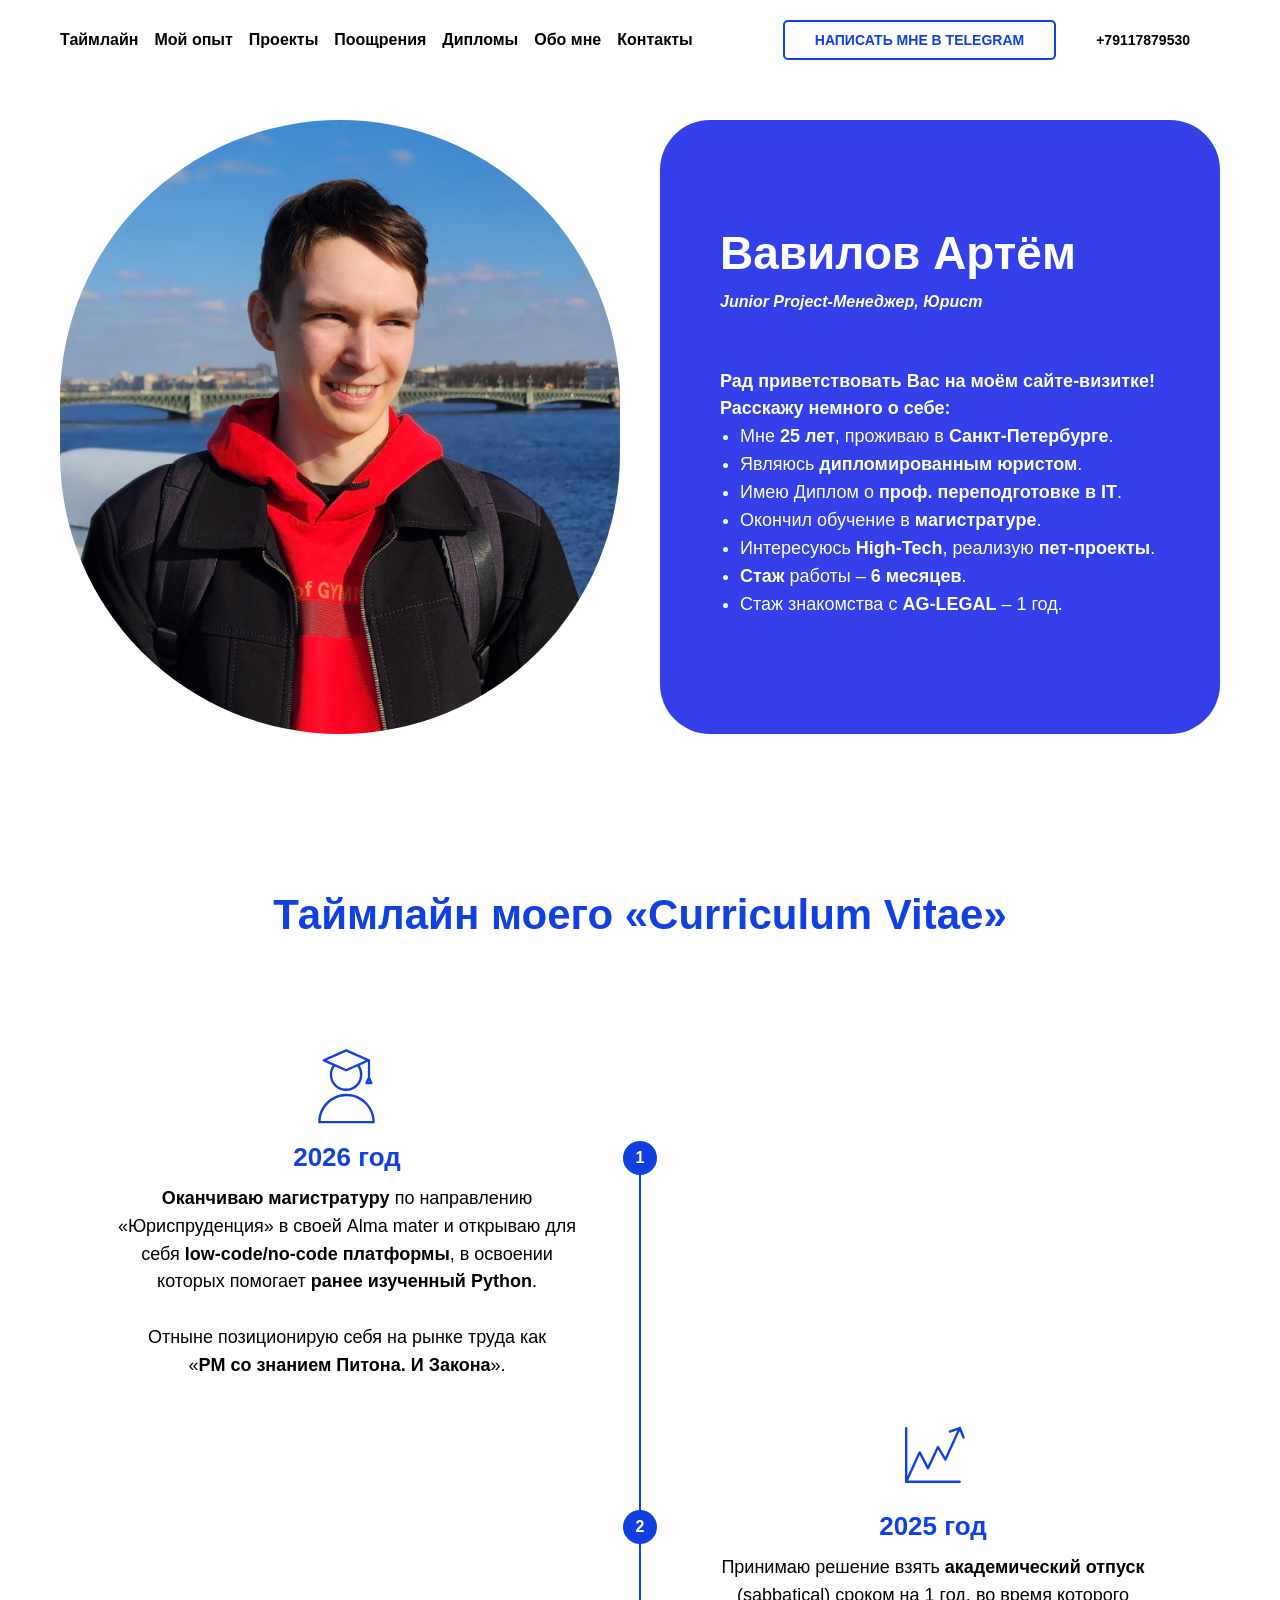
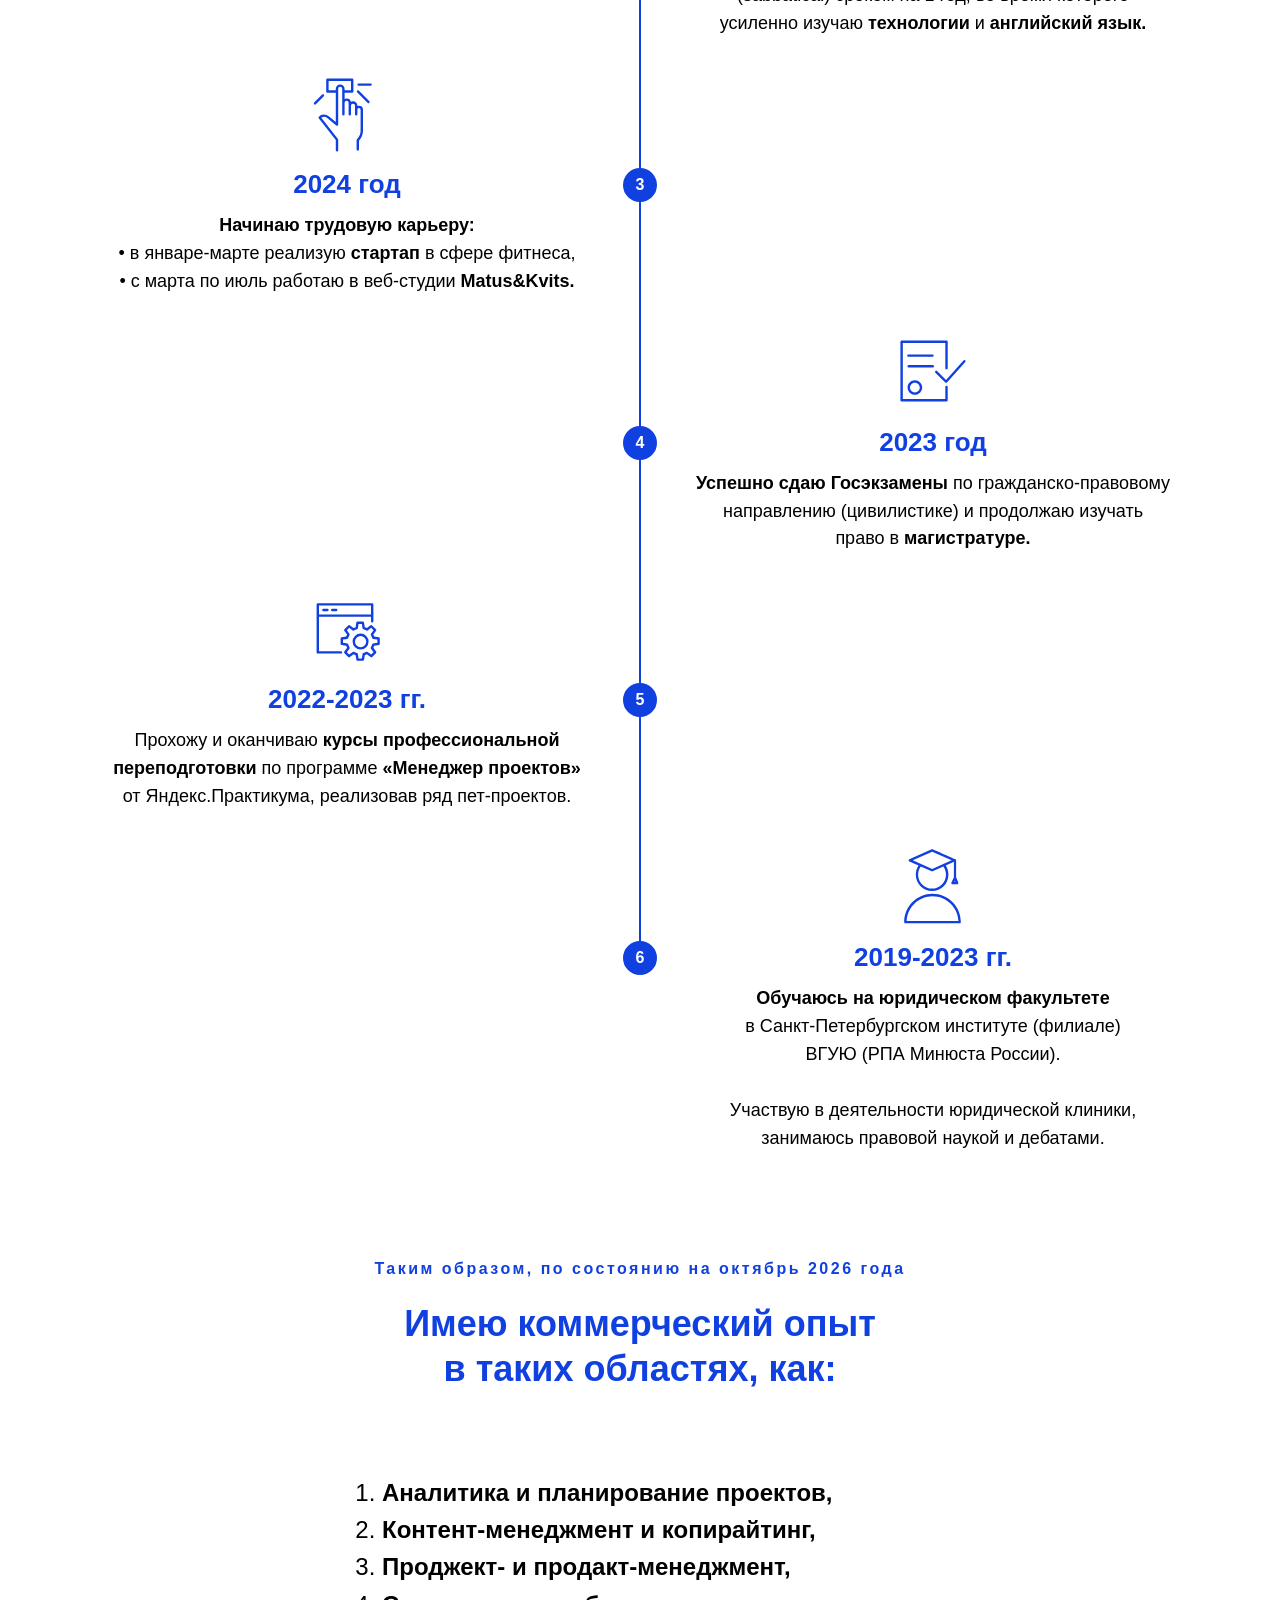
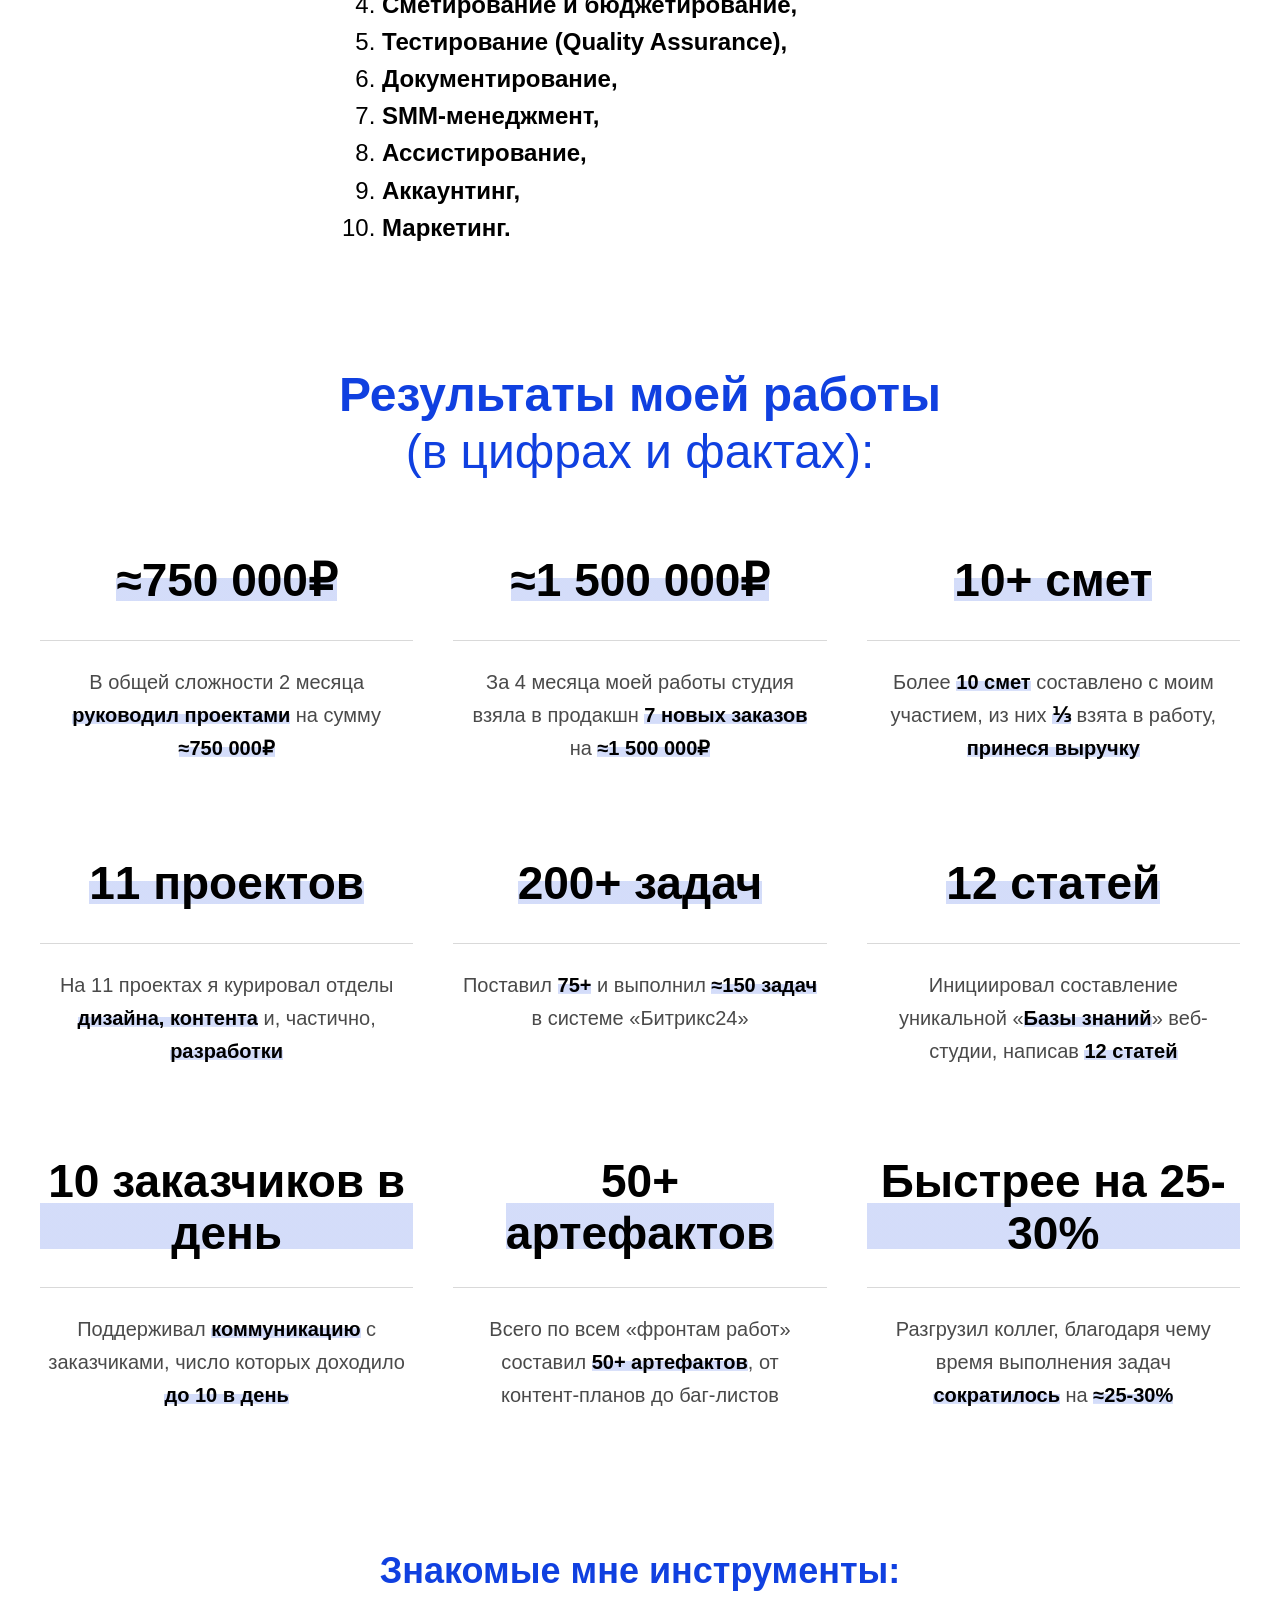
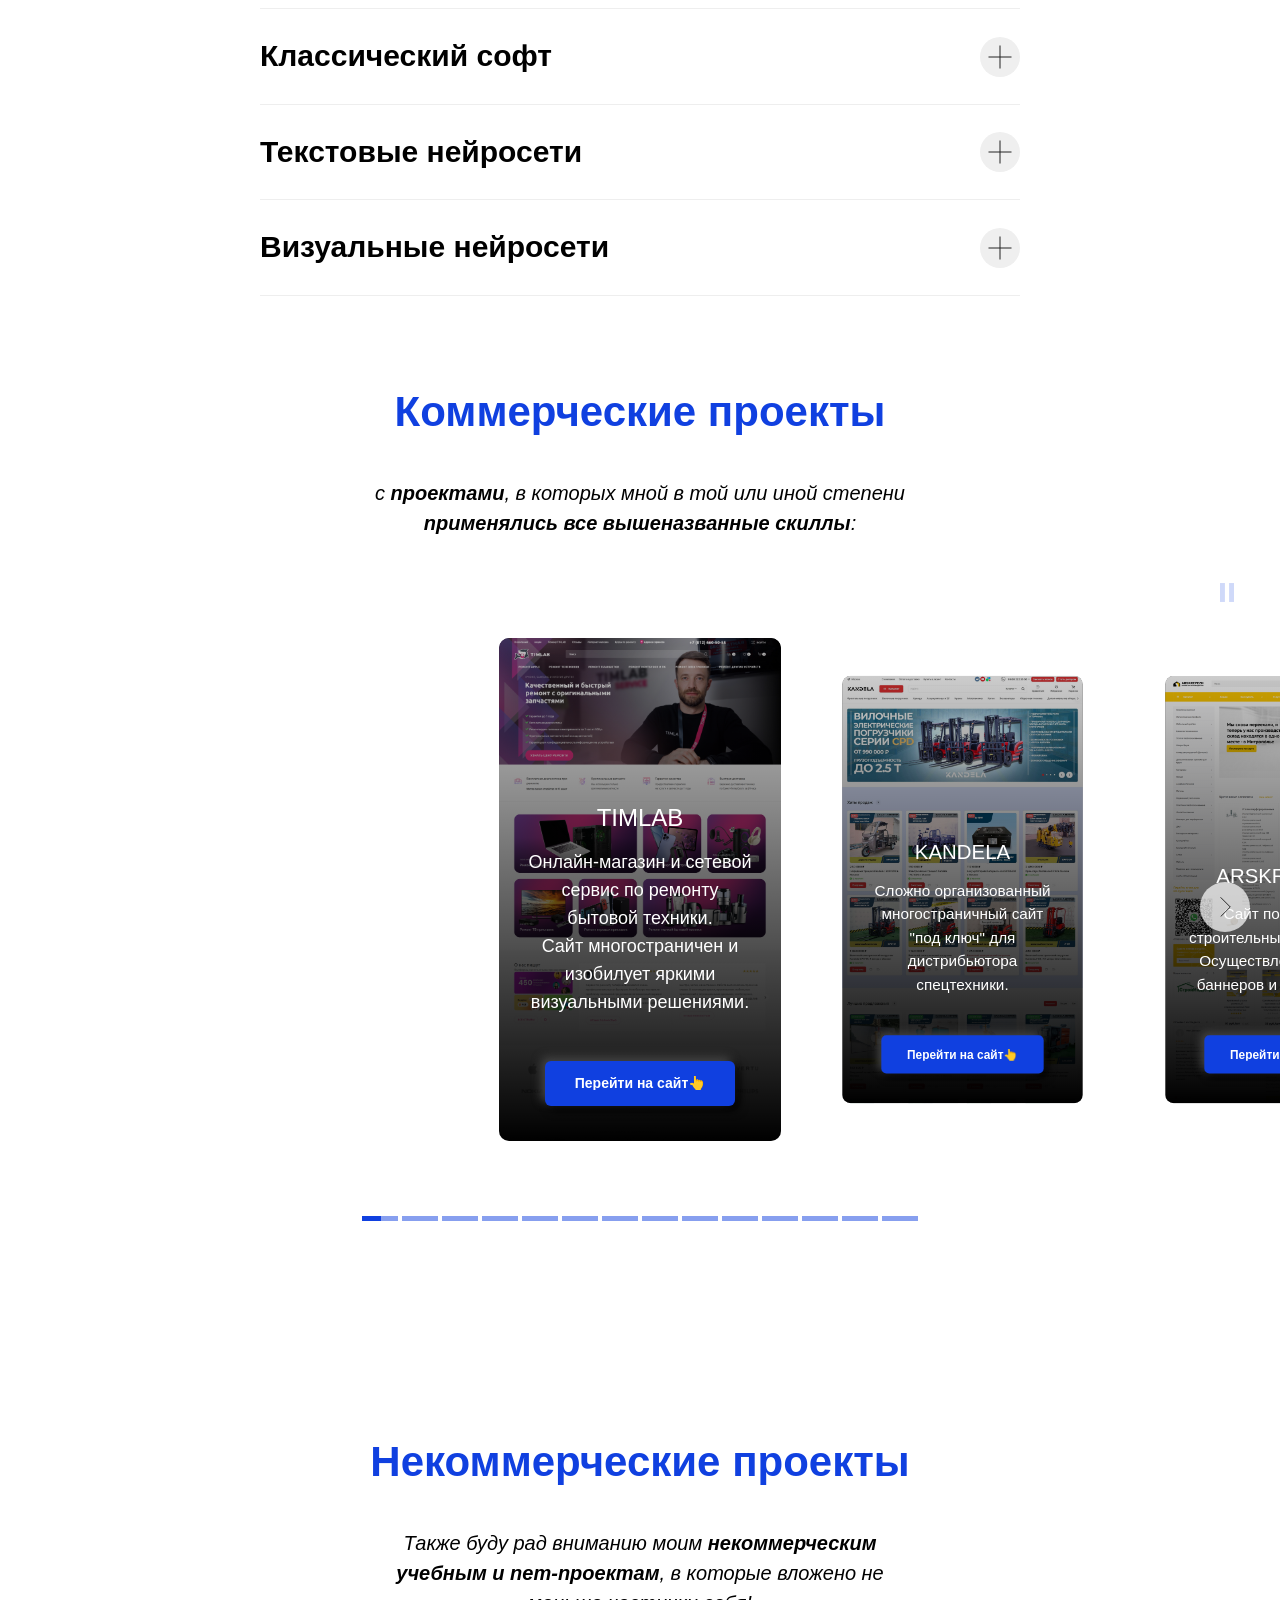
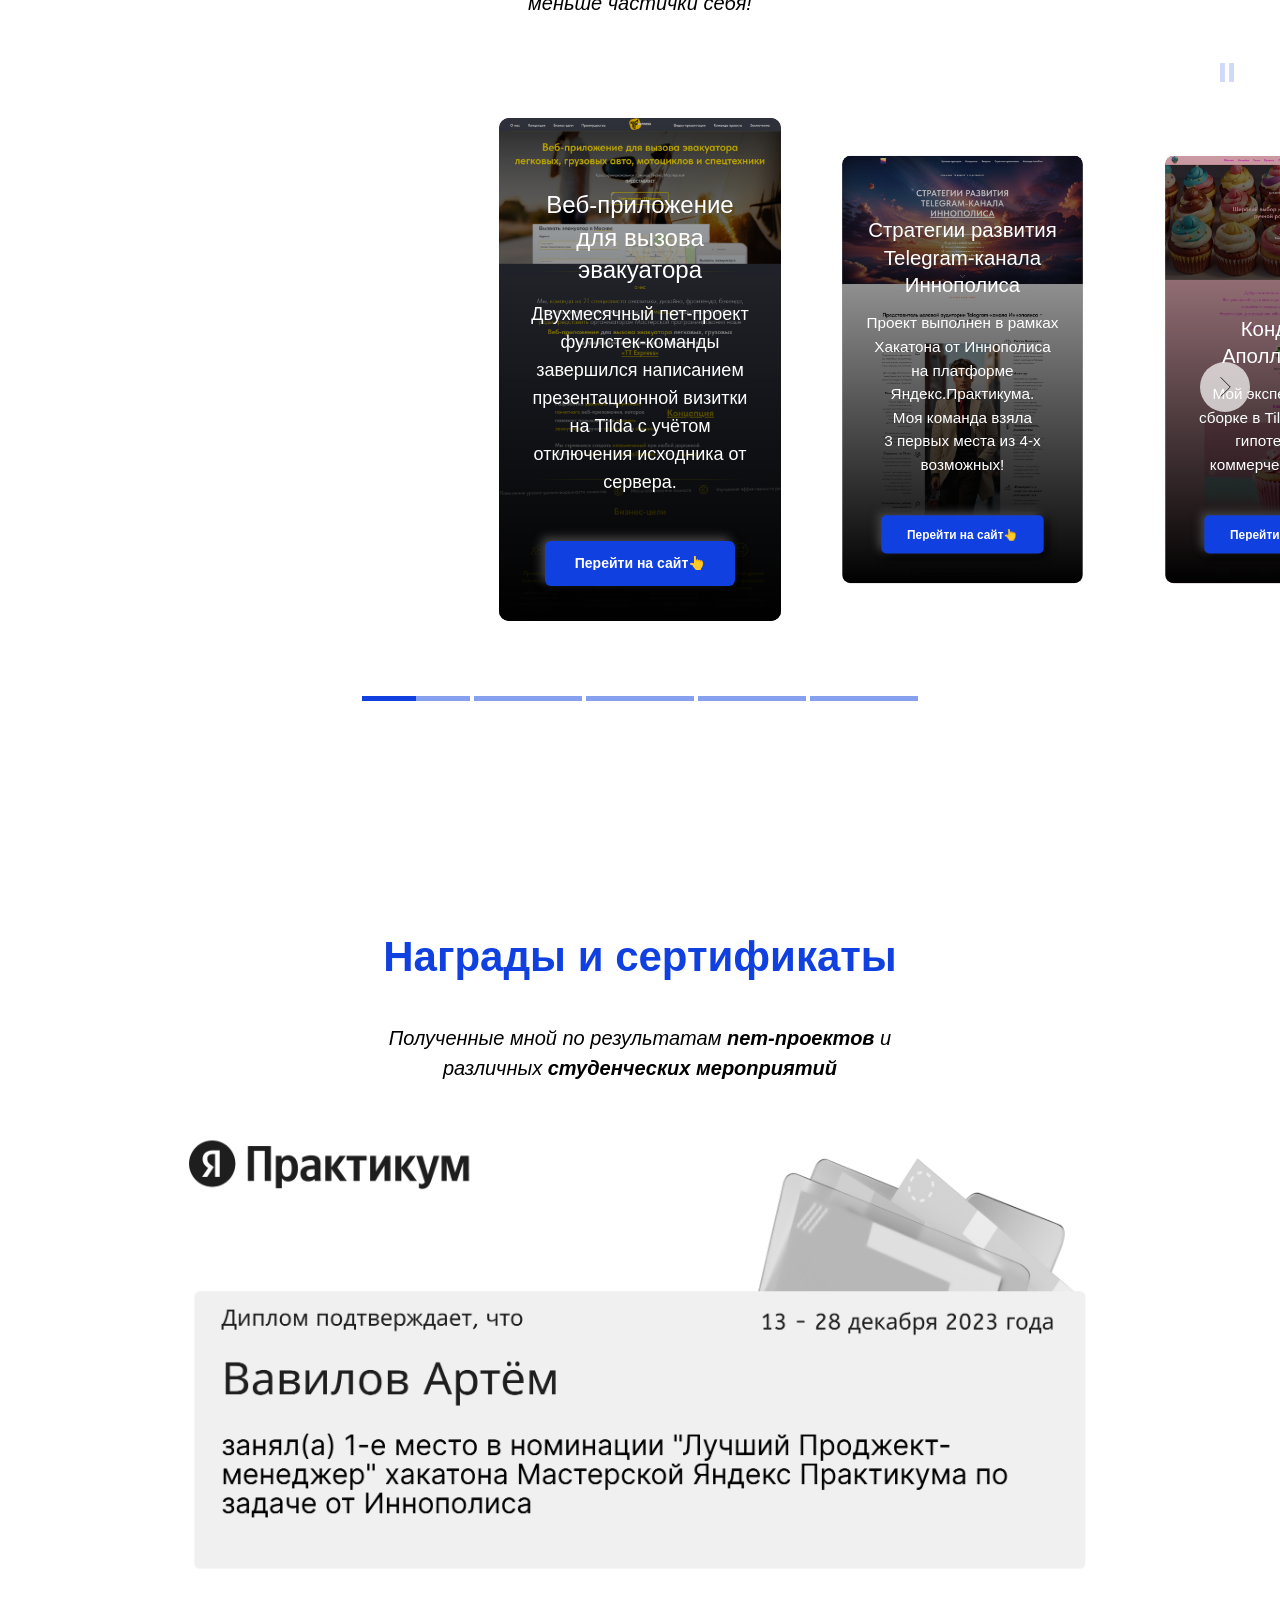
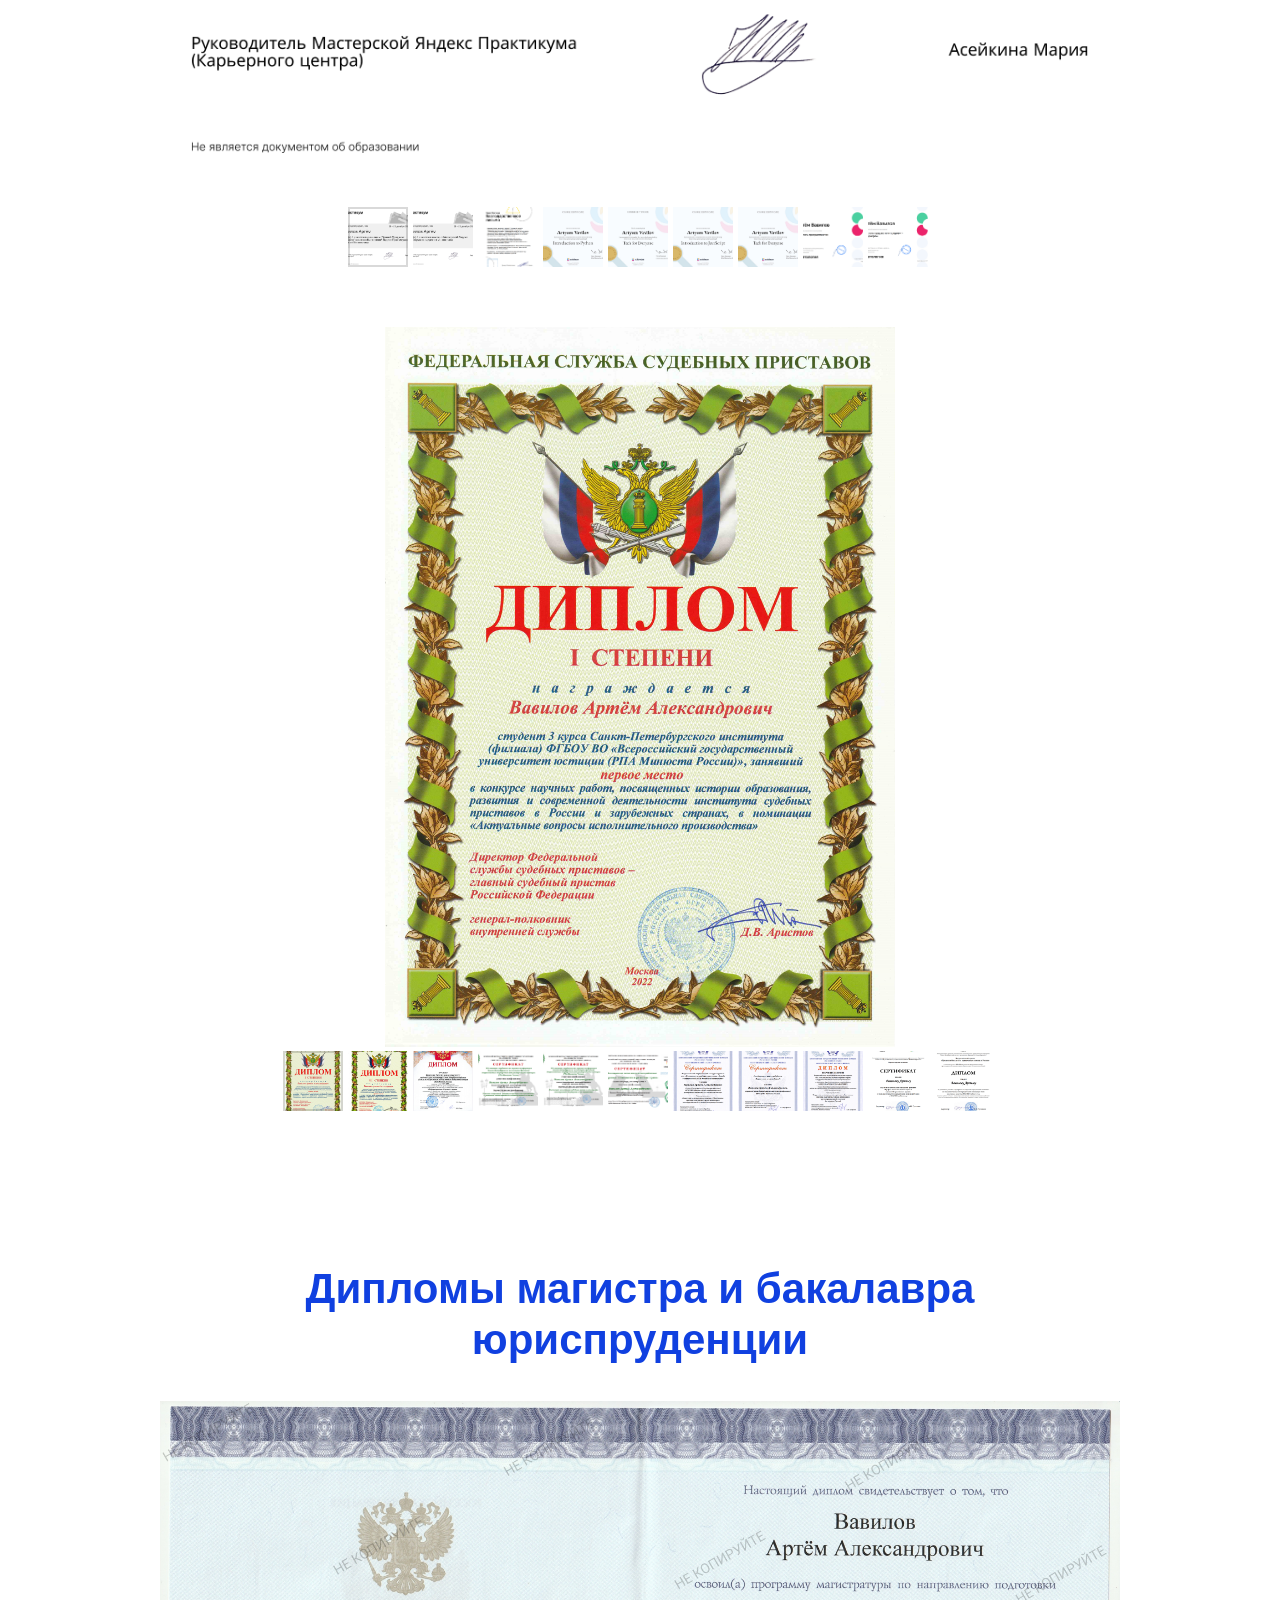
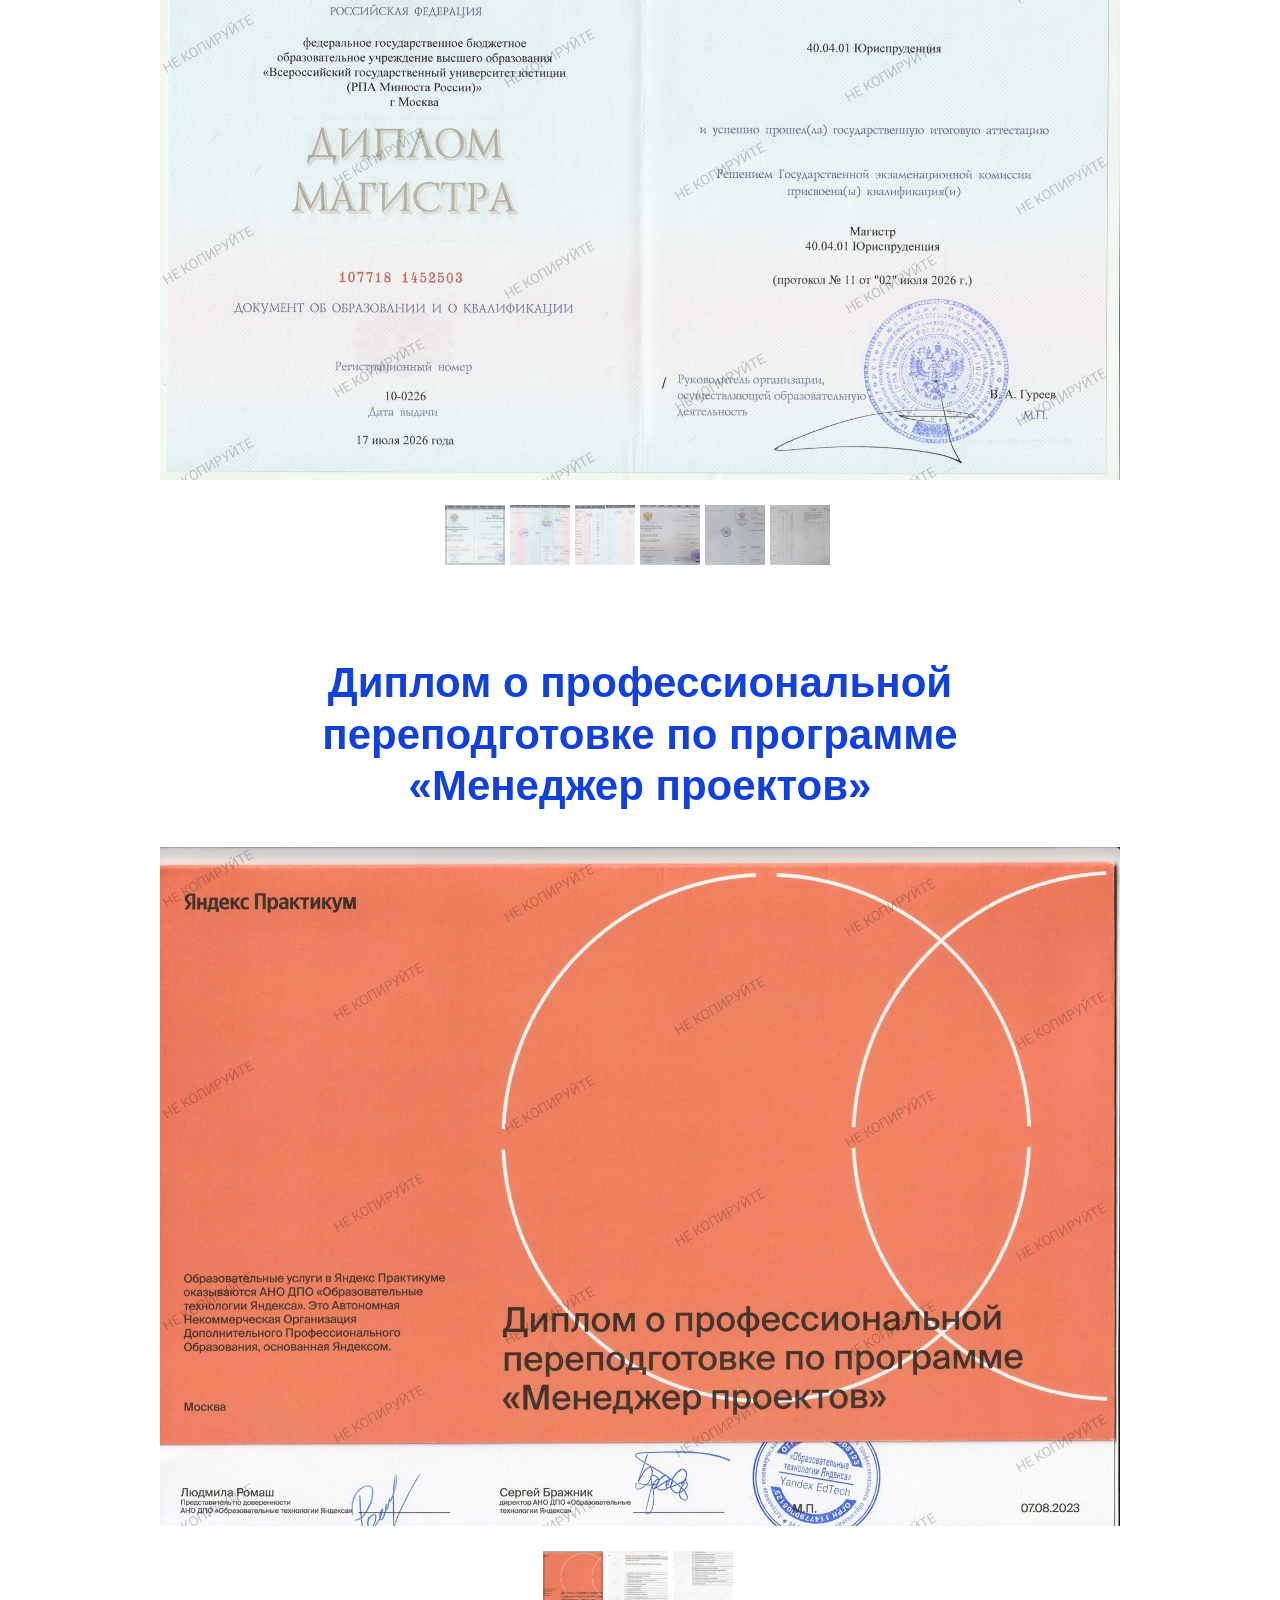
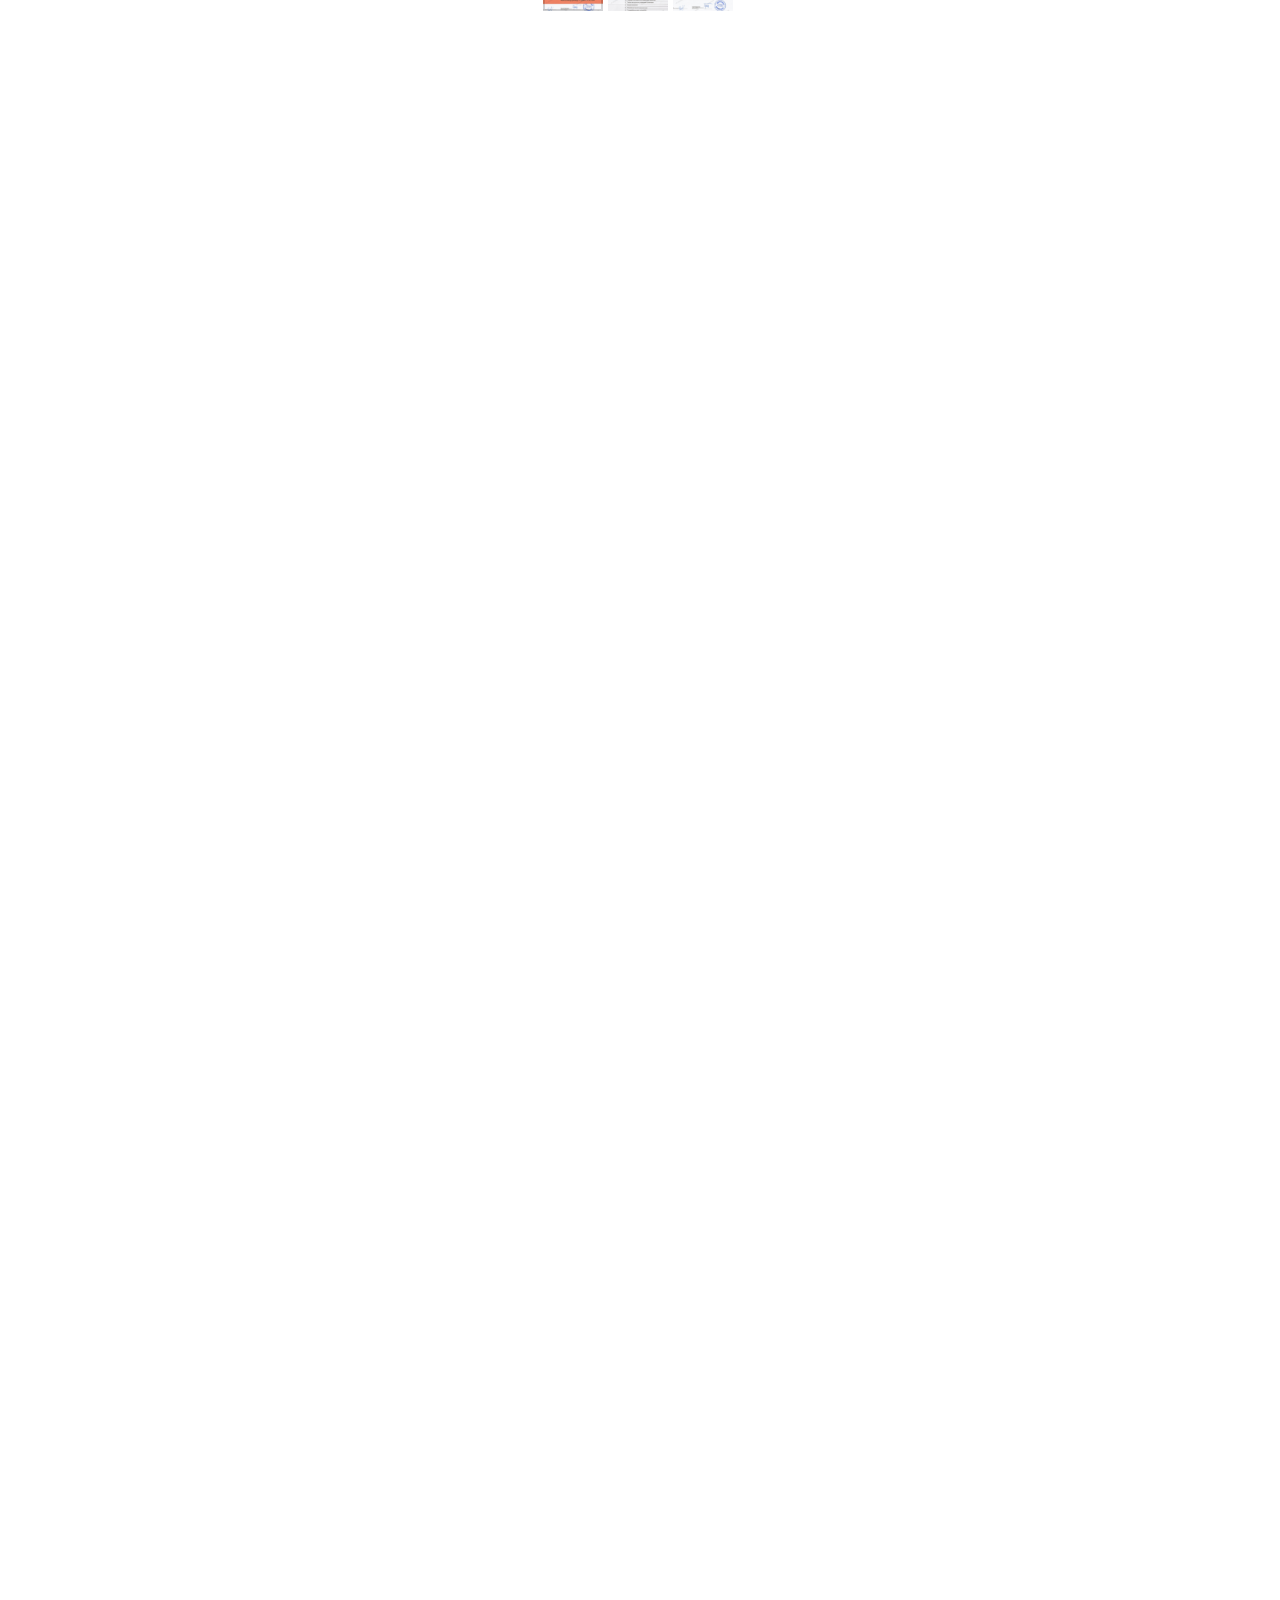
==== commit 9c303dbc: "1 november 2nd commit" ====
--- a/index.html
+++ b/index.html
@@ -748,7 +748,7 @@
                 }
             </style>
         </div>
-        <div id="rec927788271" class="r t-rec t-rec_pt_60 t-rec_pb_75" style="padding-top:95px;padding-bottom:75px; "
+        <div id="rec927788271" class="r t-rec t-rec_pt_60 t-rec_pb_75" style="padding-top:95px;padding-bottom:115px; "
             data-record-type="576"> <!-- T576 -->
             <div class="t576">
                 <div class="t-section__container t-container t-container_flex">
@@ -3633,7 +3633,7 @@
                                 <p style="text-align: center;">Таким образом, превозмогая трудности, я <strong>овладел
                                         теоретическими знаниями и практическими навыками</strong>, софт- и хардскиллами,
                                     описанными мной выше, необходимыми для <strong>исправного исполнения трудовых
-                                        функций</strong> в <strong>AG-LEGAL</strong>: узнав о существовании компании благодаря увлекательному воркшопу, проведённому командой <strong>AG-LEGAL</strong> в стенах моей Alma mater, я заинтересовался нишевостью <strong>AG-LEGAL</strong> и стал следить за её деятельностью. А в ноябре 2025 года посетил конференцию в офисе <strong>AG-LEGAL</strong>, и с тех пор в голове не унималась мысль: вот бы дорасти до уровня <strong>AG-LEGAL</strong>, чтобы мои скиллы могли заинтересовать настоящих профи. Что ж, <strong>Alea iacta est!</strong></p>
+                                        функций</strong> в <strong>AG-LEGAL</strong>: узнав о существовании компании благодаря увлекательному воркшопу, проведённому командой <strong>AG-LEGAL</strong> в стенах моей Alma mater, я заинтересовался нишевостью <strong>AG-LEGAL</strong>. А в ноябре 2025 года посетил конференцию в офисе компании, и с тех пор в голове не унималась мысль: вот бы дорасти до уровня <strong>AG-LEGAL</strong>, чтобы мои скиллы могли заинтересовать настоящих профи. Что ж, <strong>Alea iacta est!</strong></p>
                             </div>
                         </div>
                     </div>
@@ -3647,7 +3647,7 @@
                 </div>
             </div>
         </div>
-        <div id="rec929194171" class="r t-rec t-rec_pt_0 t-rec_pb_0" style="padding-top:35px;padding-bottom:0px; "
+        <div id="rec929194171" class="r t-rec t-rec_pt_0 t-rec_pb_0" style="padding-top:45px;padding-bottom:0px; "
             data-record-type="795"> <!-- T795 -->
             <div class="t795">
                 <div class="t-container t-align_center">
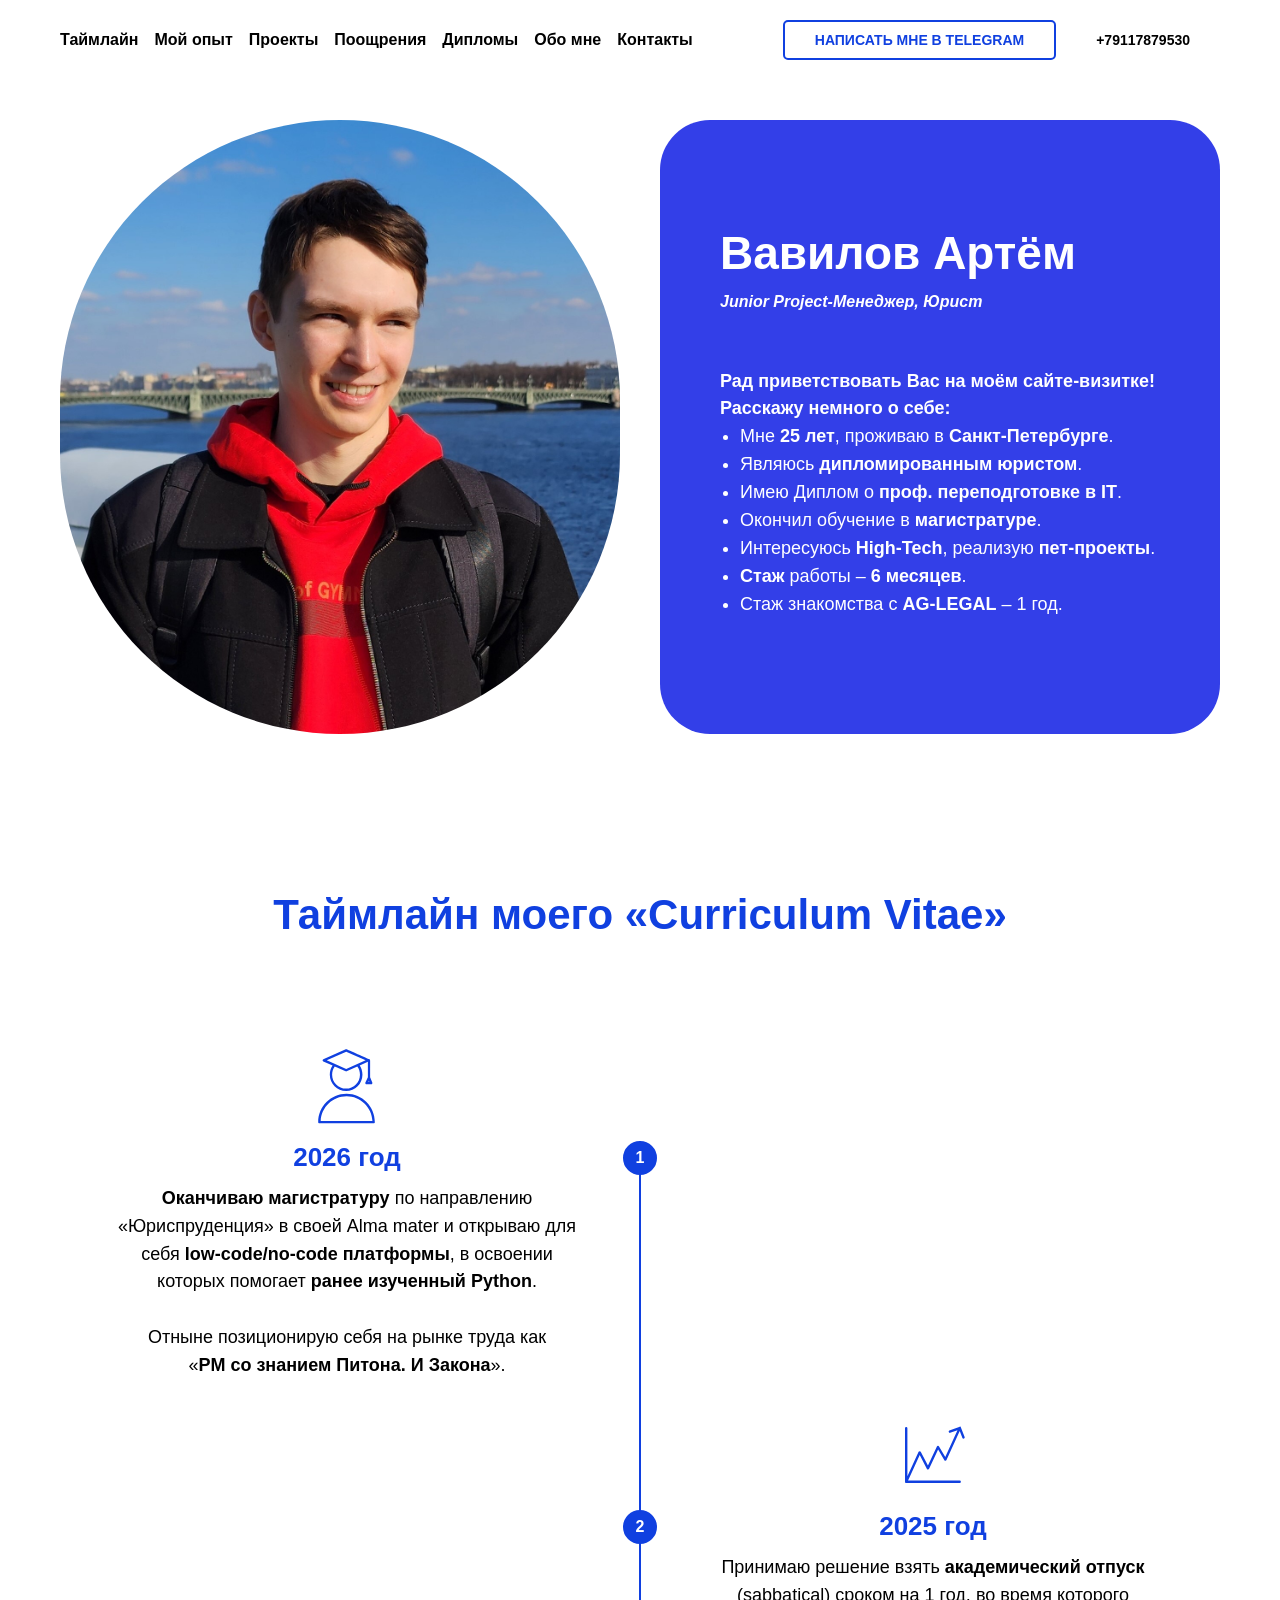
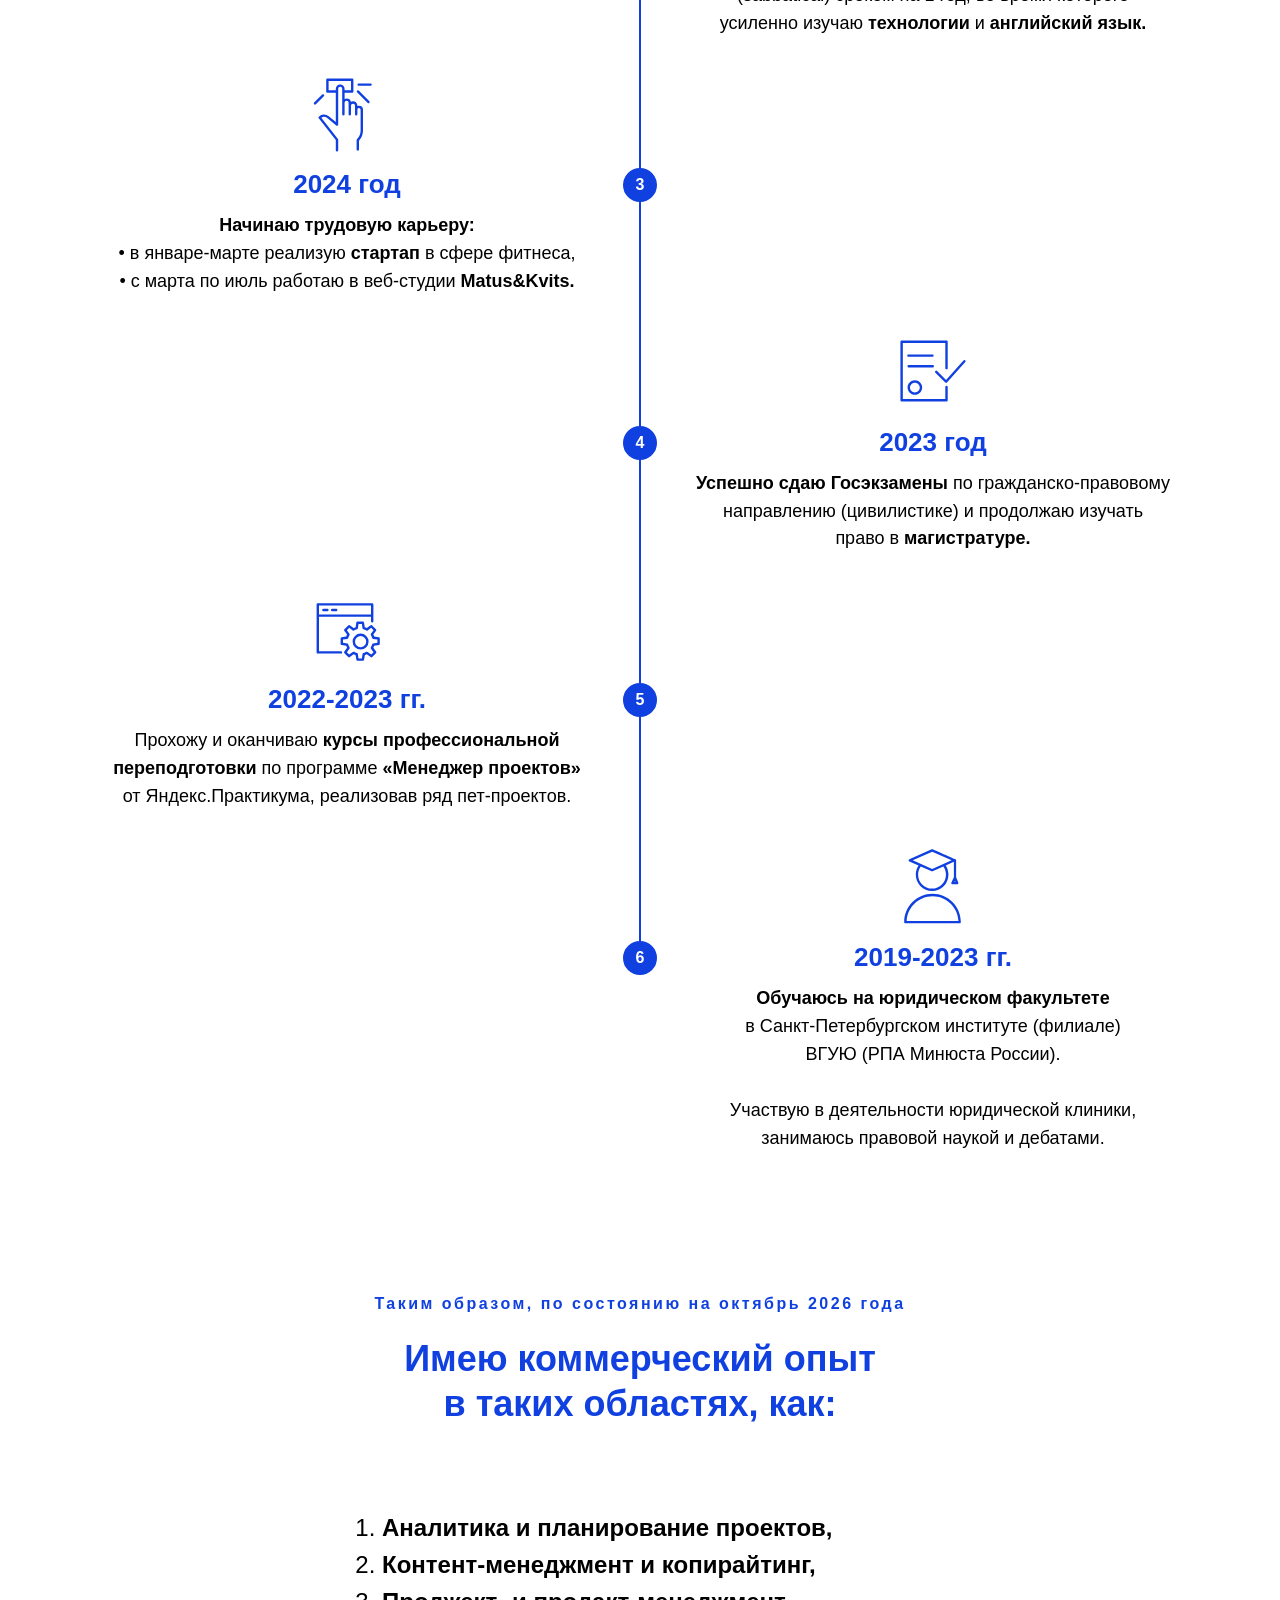
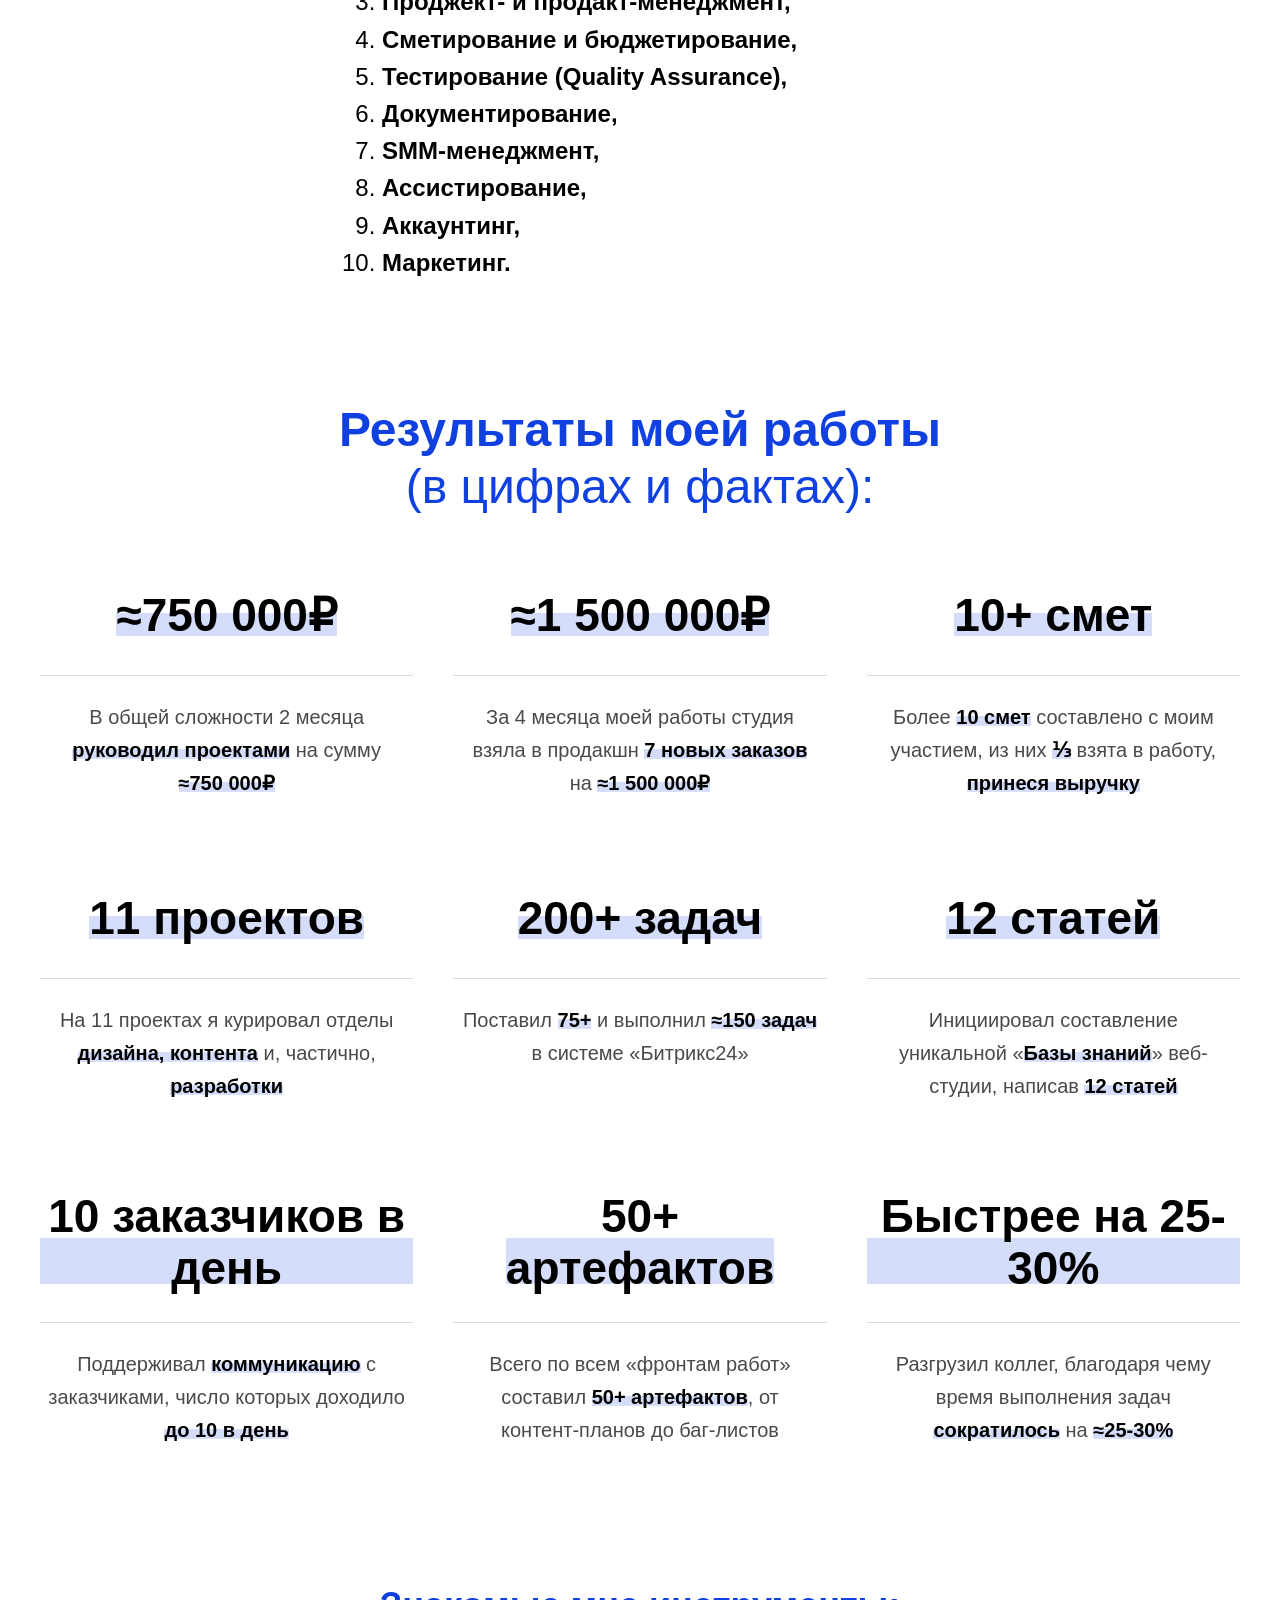
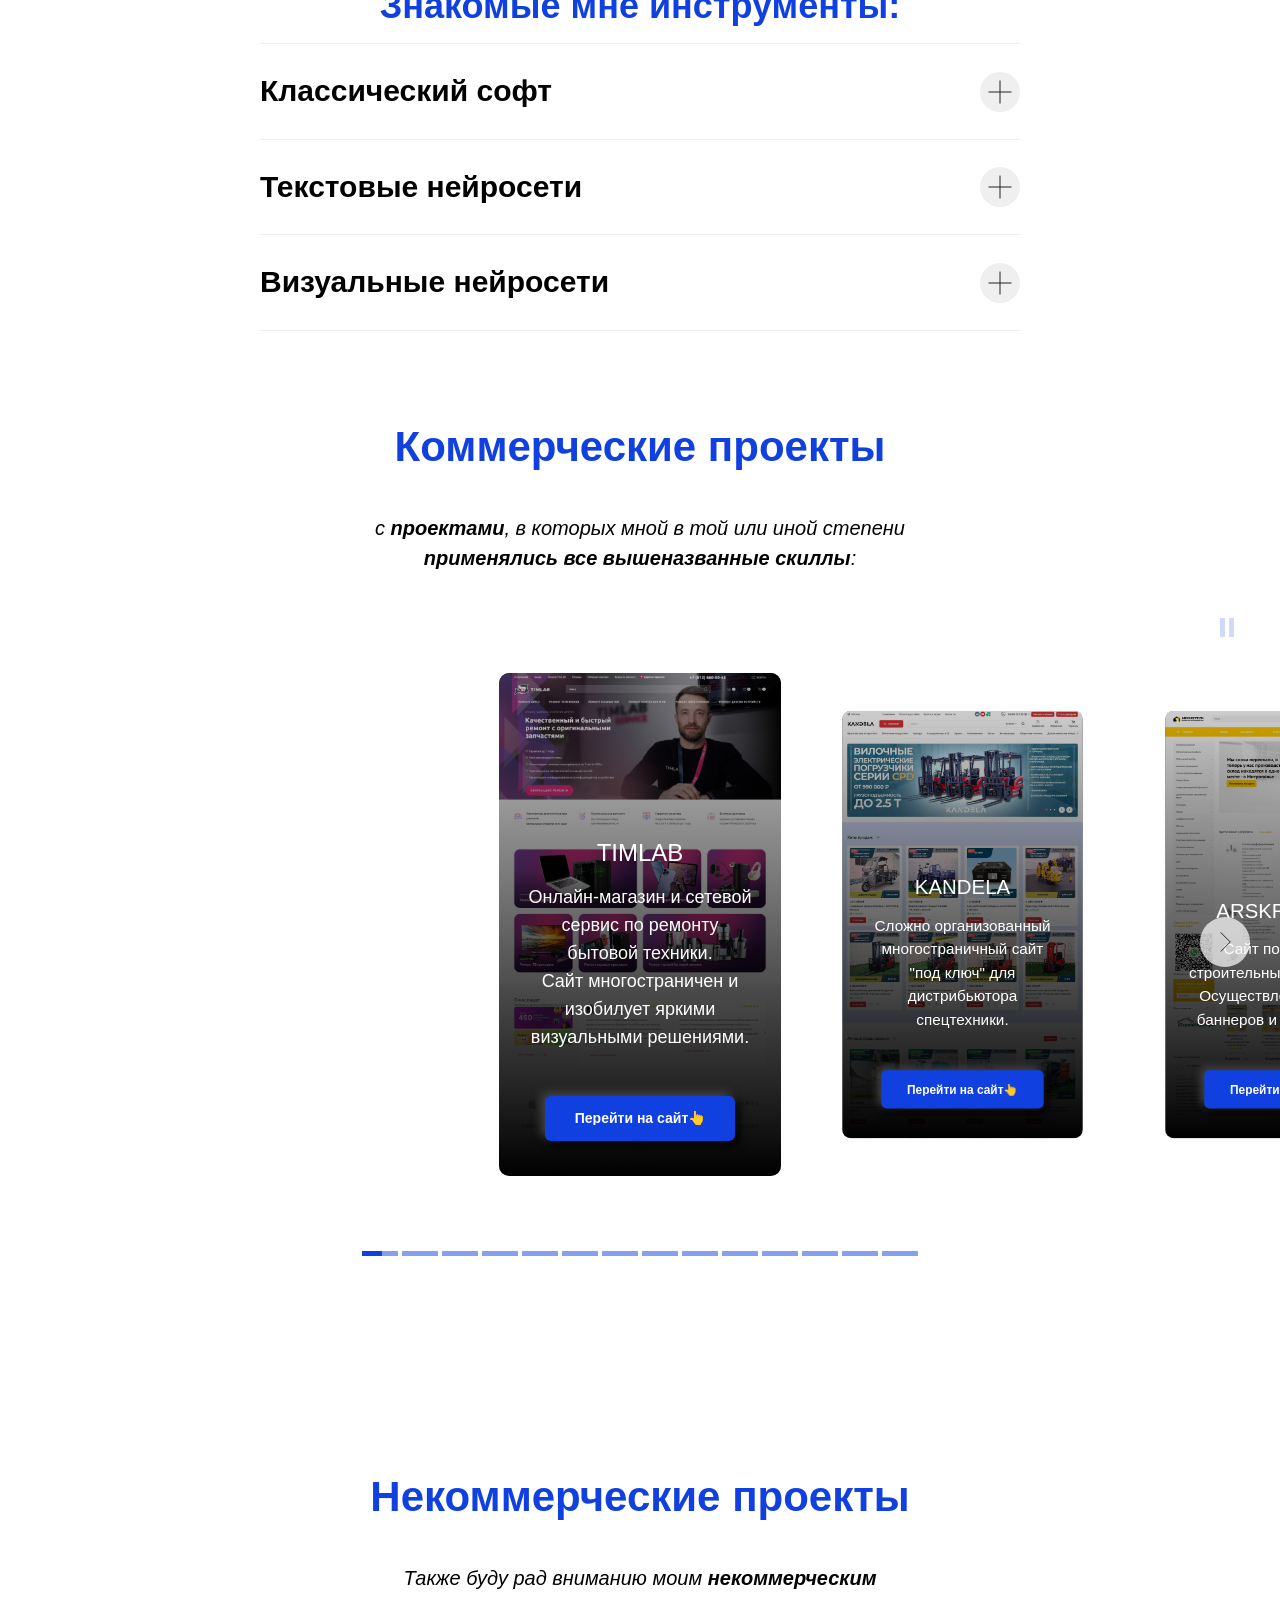
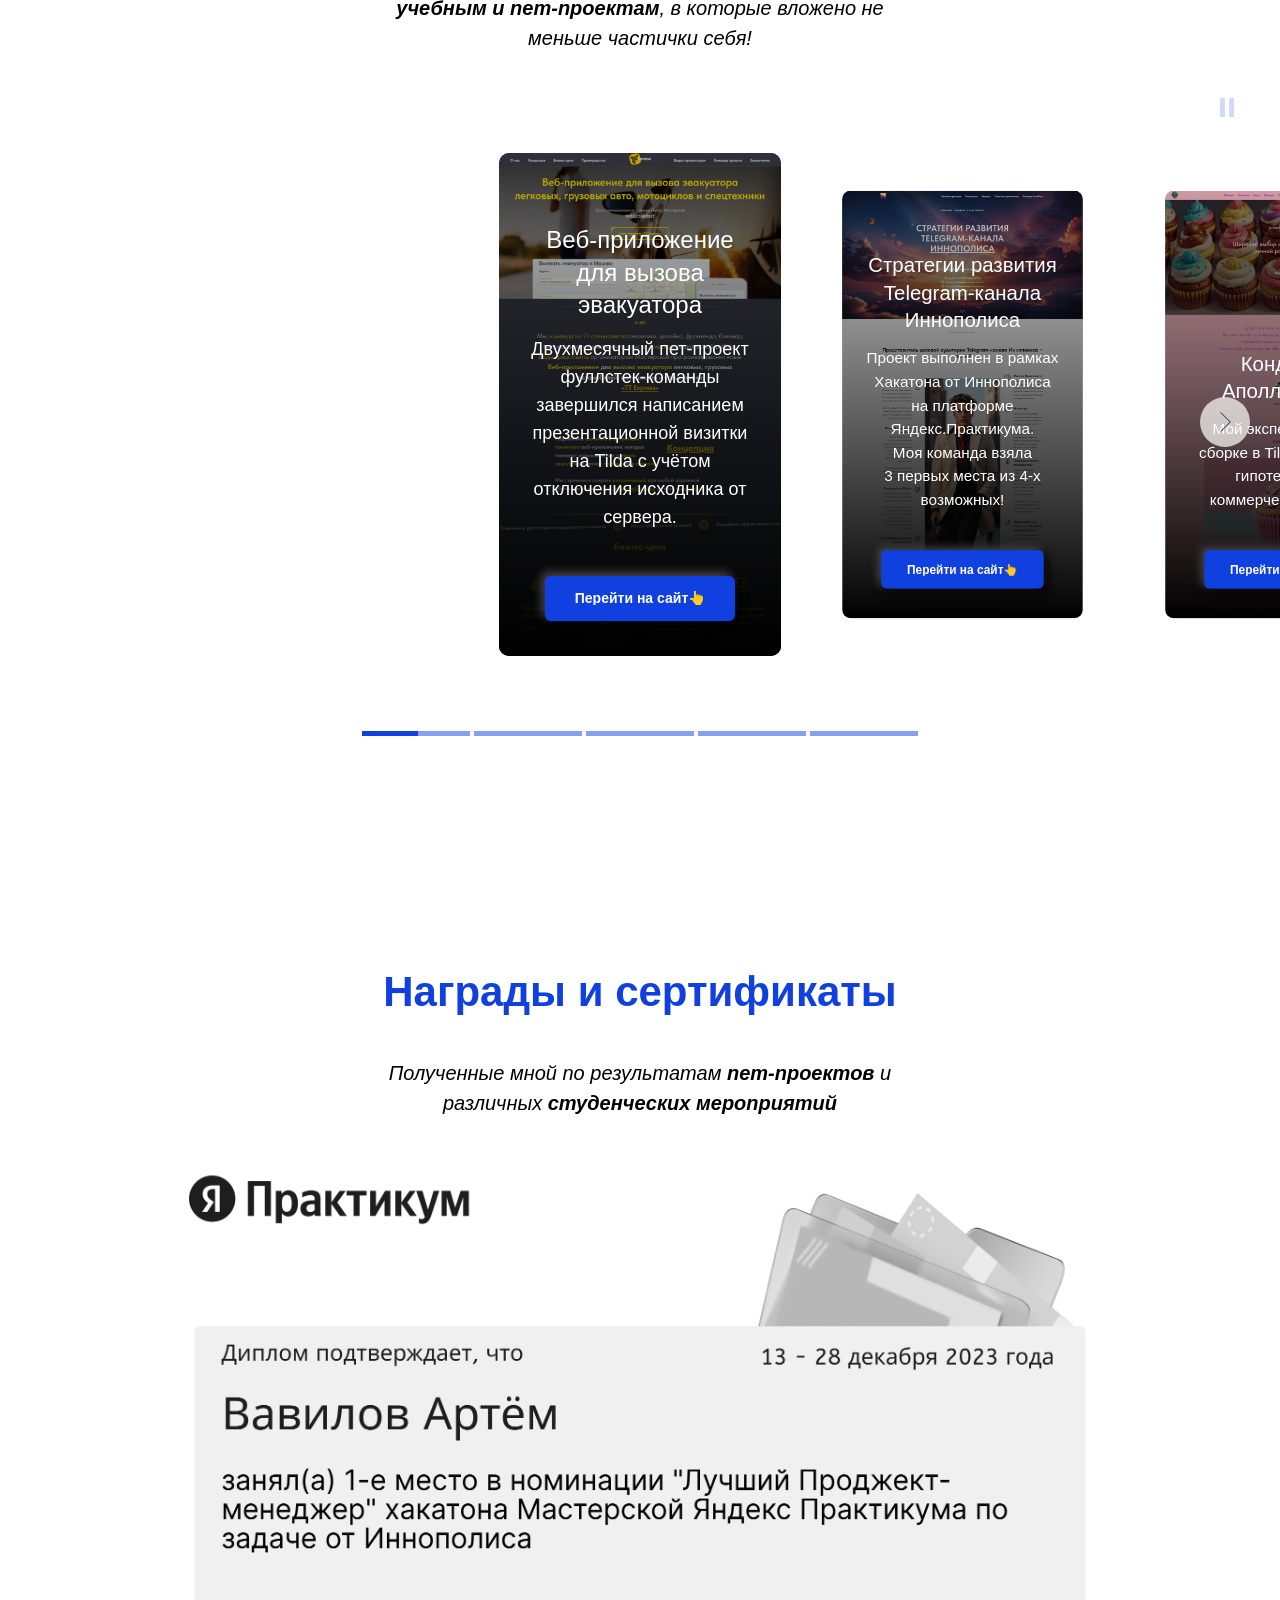
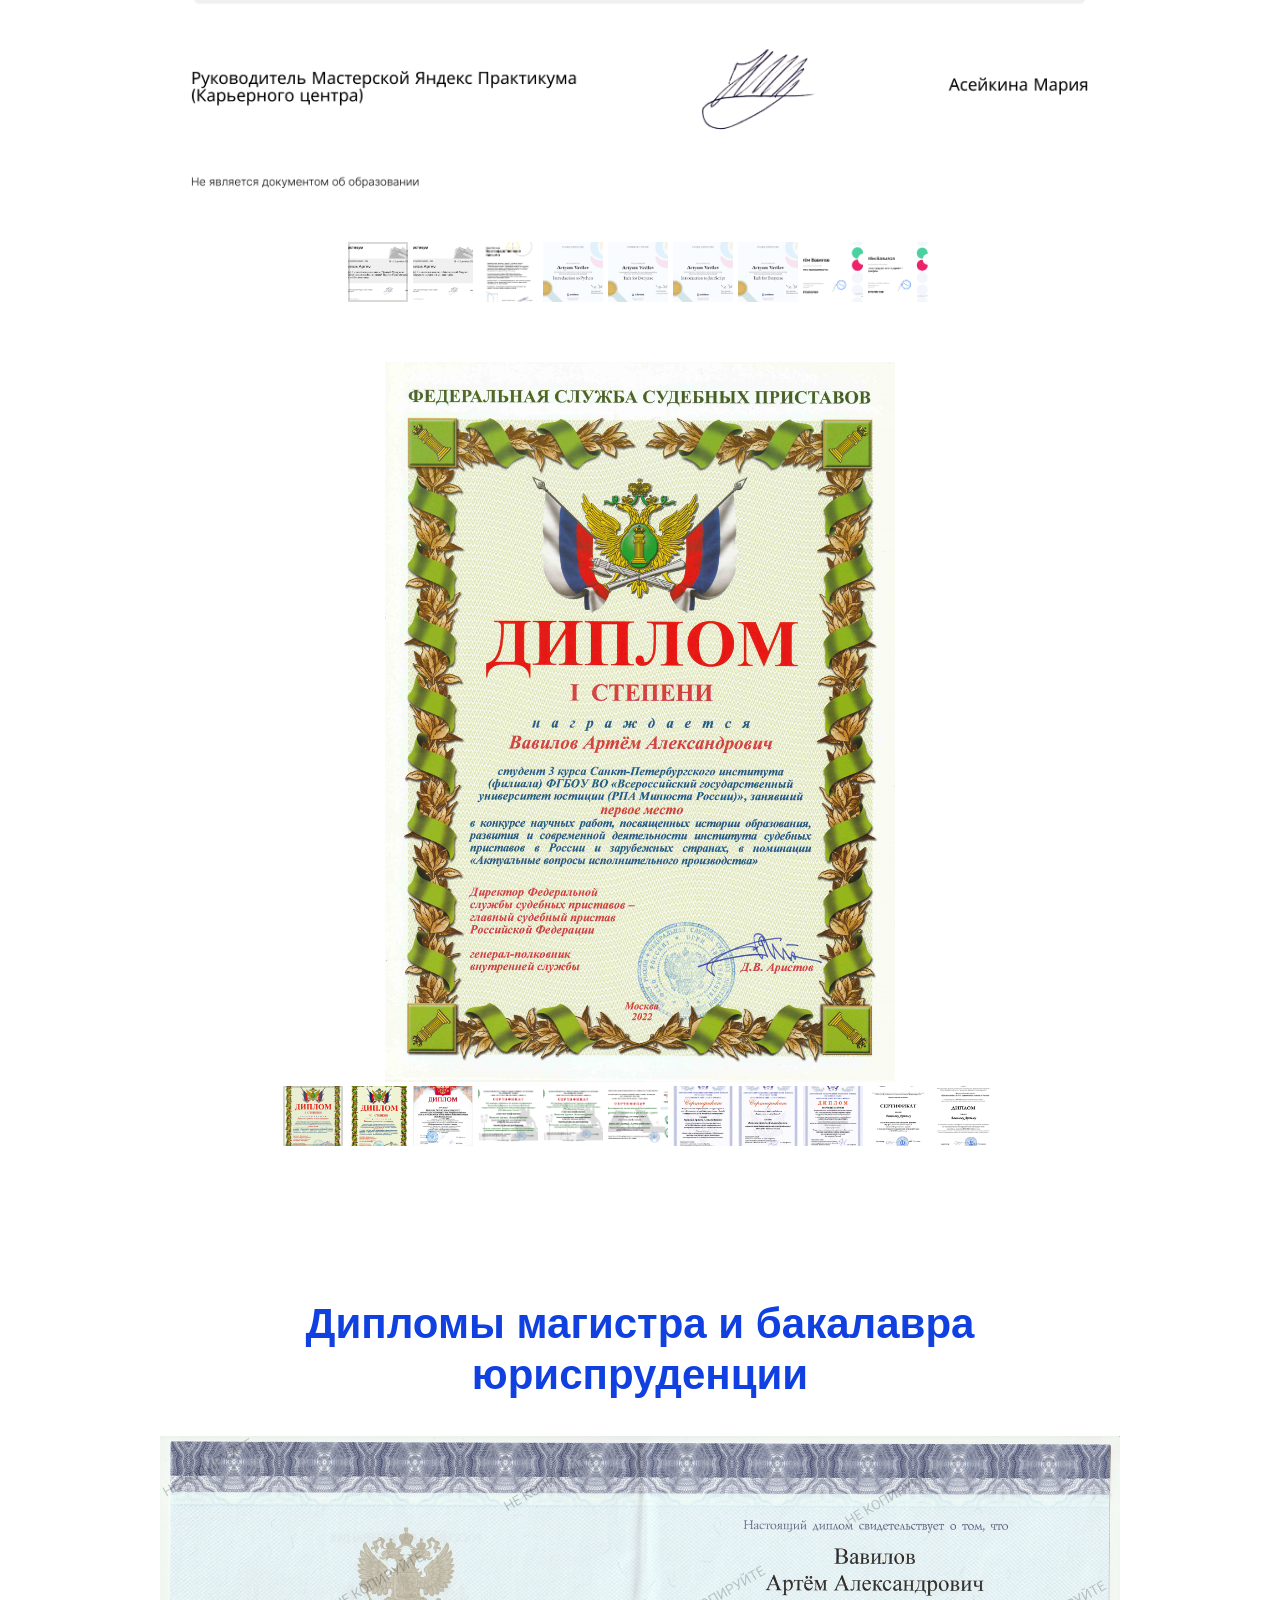
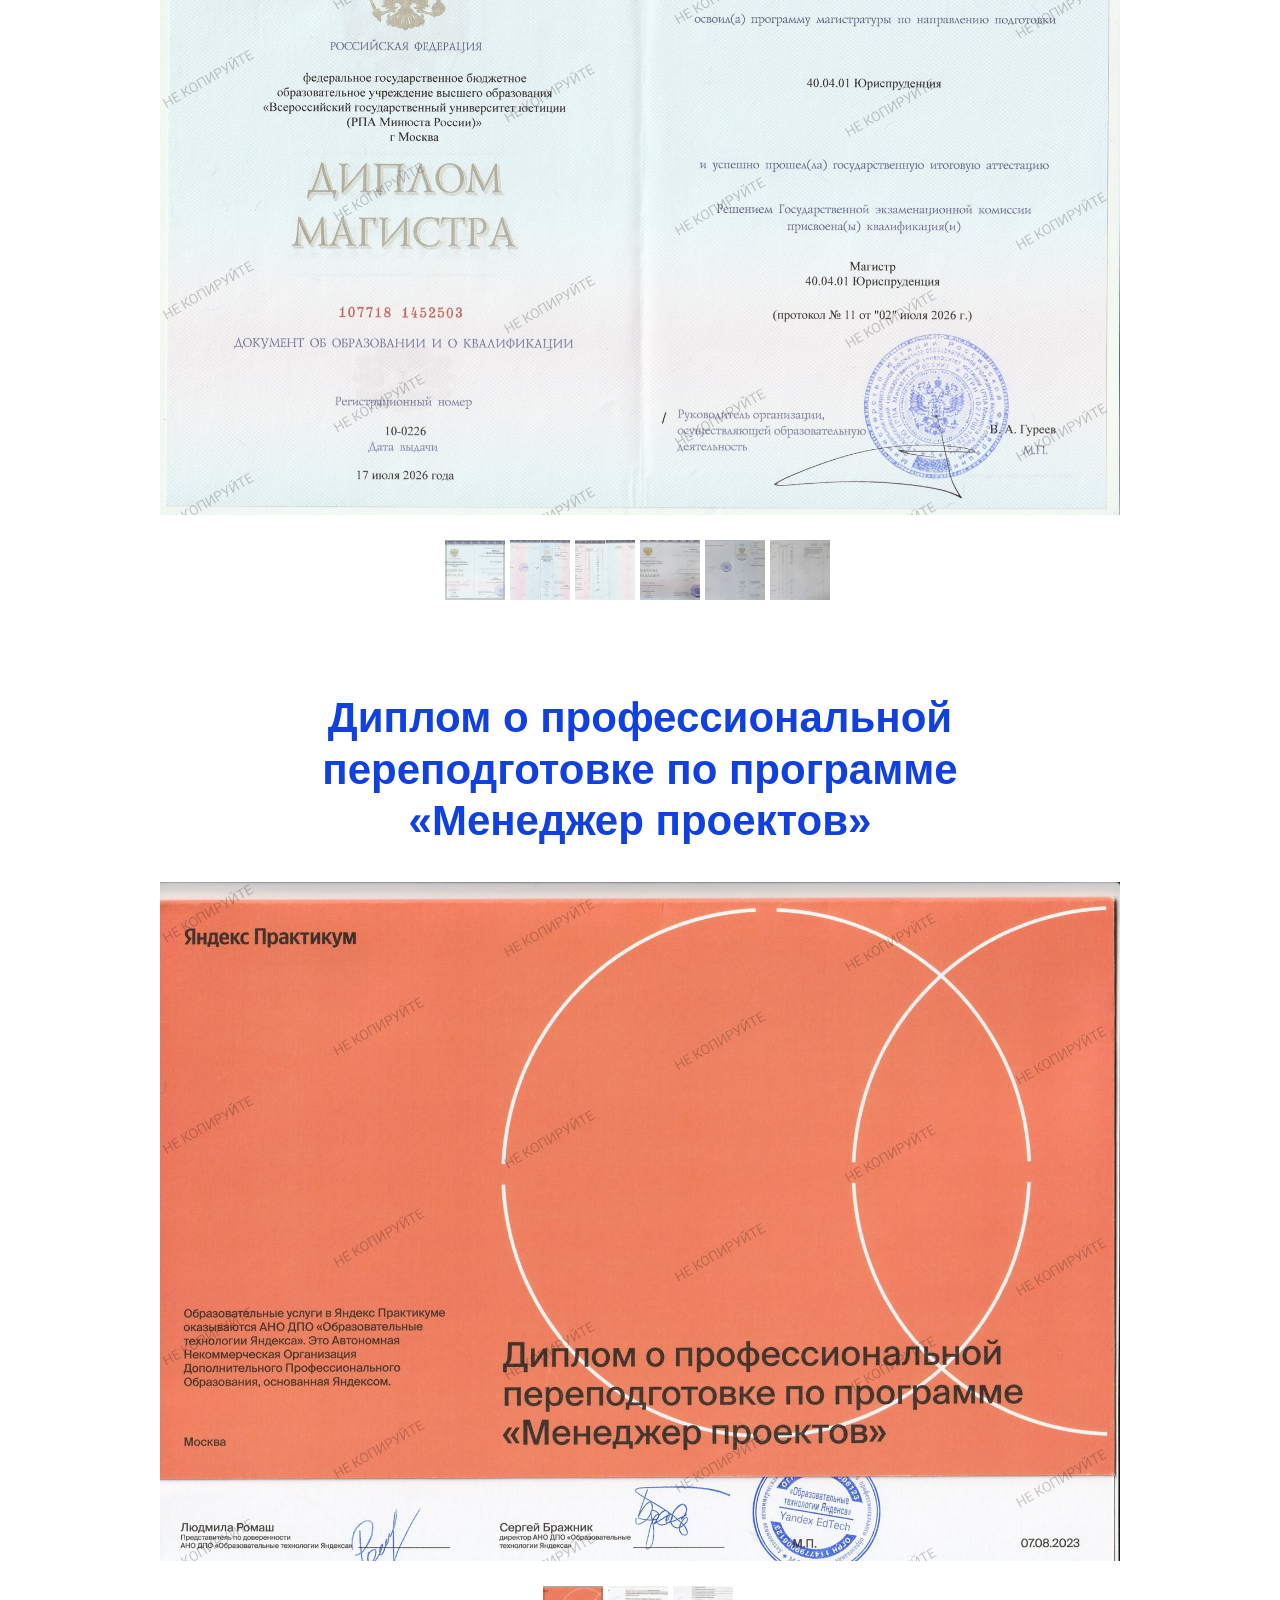
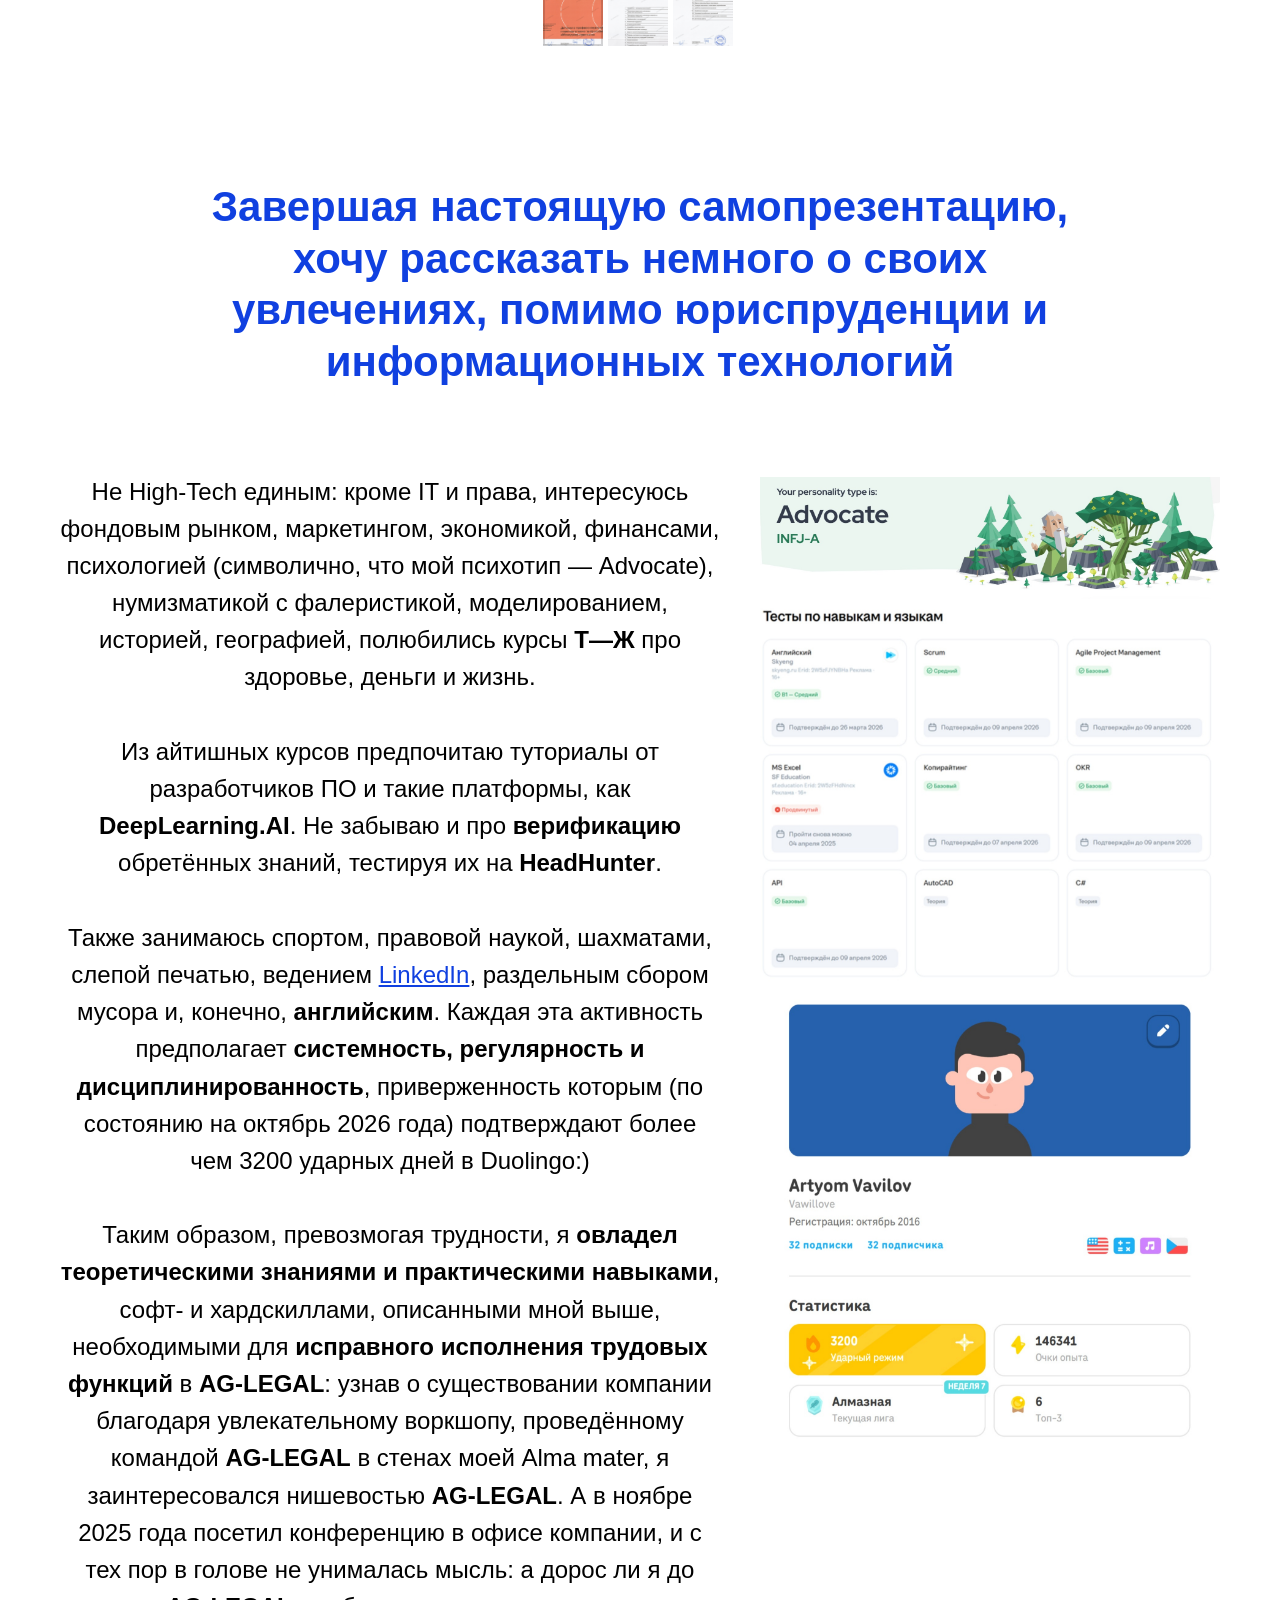
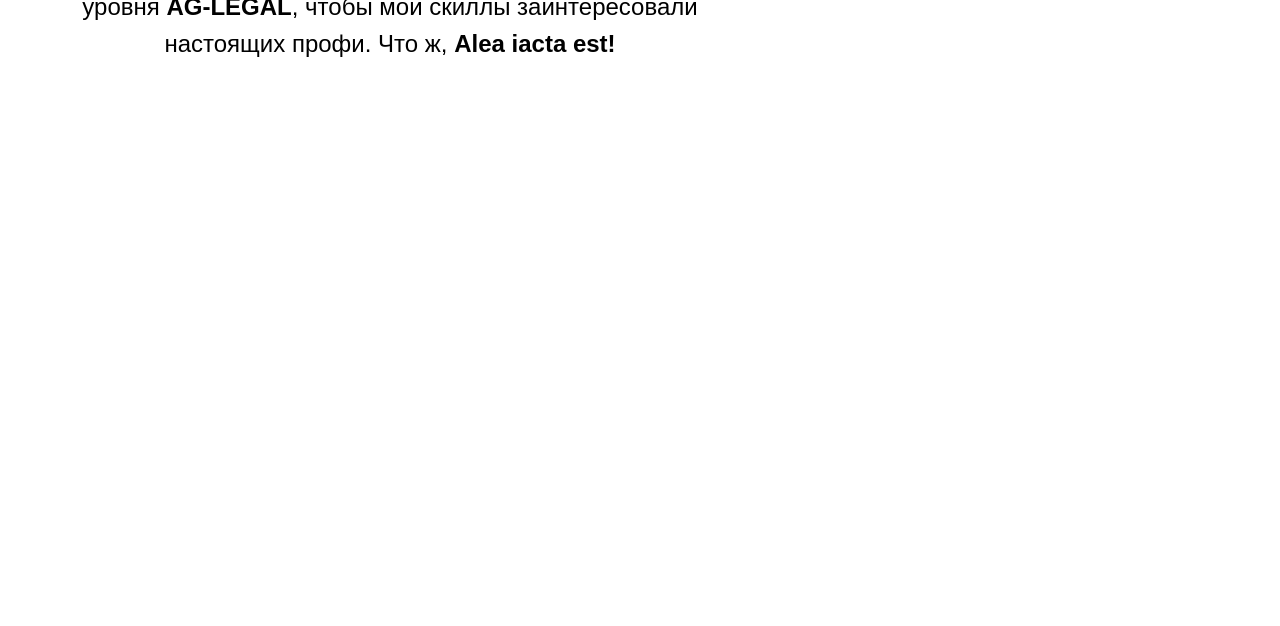
==== commit 110477c7: "1 nov 3rd" ====
--- a/index.html
+++ b/index.html
@@ -948,7 +948,7 @@
                 }
             </style>
         </div>
-        <div id="rec929373266" class="r t-rec t-rec_pt_15 t-rec_pb_15" style="padding-top:100px;padding-bottom:60px; "
+        <div id="rec929373266" class="r t-rec t-rec_pt_15 t-rec_pb_15" style="padding-top:135px;padding-bottom:60px; "
             data-record-type="33"> <!-- T017 -->
             <div class="t017">
                 <div class="t-container t-align_center">
@@ -3633,7 +3633,7 @@
                                 <p style="text-align: center;">Таким образом, превозмогая трудности, я <strong>овладел
                                         теоретическими знаниями и практическими навыками</strong>, софт- и хардскиллами,
                                     описанными мной выше, необходимыми для <strong>исправного исполнения трудовых
-                                        функций</strong> в <strong>AG-LEGAL</strong>: узнав о существовании компании благодаря увлекательному воркшопу, проведённому командой <strong>AG-LEGAL</strong> в стенах моей Alma mater, я заинтересовался нишевостью <strong>AG-LEGAL</strong>. А в ноябре 2025 года посетил конференцию в офисе компании, и с тех пор в голове не унималась мысль: вот бы дорасти до уровня <strong>AG-LEGAL</strong>, чтобы мои скиллы могли заинтересовать настоящих профи. Что ж, <strong>Alea iacta est!</strong></p>
+                                        функций</strong> в <strong>AG-LEGAL</strong>: узнав о существовании компании благодаря увлекательному воркшопу, проведённому командой <strong>AG-LEGAL</strong> в стенах моей Alma mater, я заинтересовался нишевостью <strong>AG-LEGAL</strong>. А в ноябре 2025 года посетил конференцию в офисе компании, и с тех пор в голове не унималась мысль: а дорос ли я до уровня <strong>AG-LEGAL</strong>, чтобы мои скиллы заинтересовали настоящих профи. Что ж, <strong>Alea iacta est!</strong></p>
                             </div>
                         </div>
                     </div>
@@ -3647,7 +3647,7 @@
                 </div>
             </div>
         </div>
-        <div id="rec929194171" class="r t-rec t-rec_pt_0 t-rec_pb_0" style="padding-top:45px;padding-bottom:0px; "
+        <div id="rec929194171" class="r t-rec t-rec_pt_0 t-rec_pb_0" style="padding-top:65px;padding-bottom:0px; "
             data-record-type="795"> <!-- T795 -->
             <div class="t795">
                 <div class="t-container t-align_center">
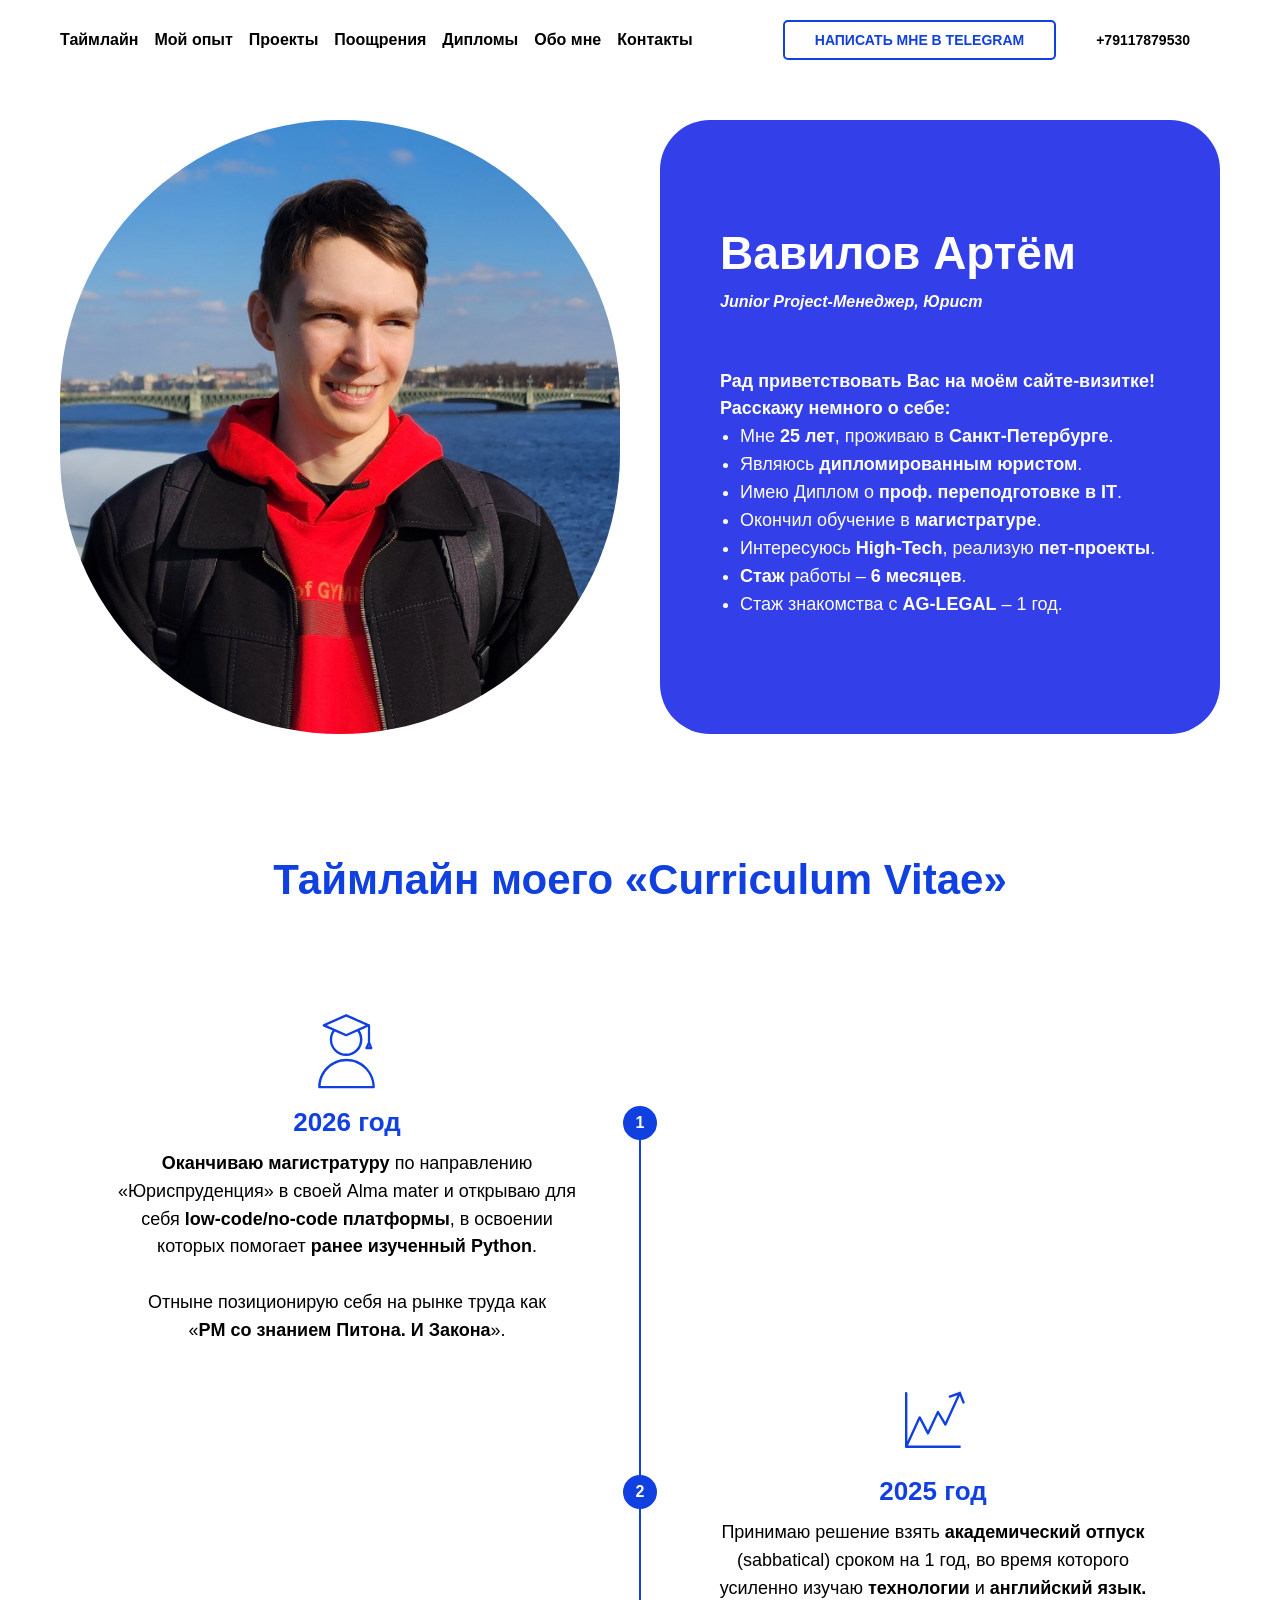
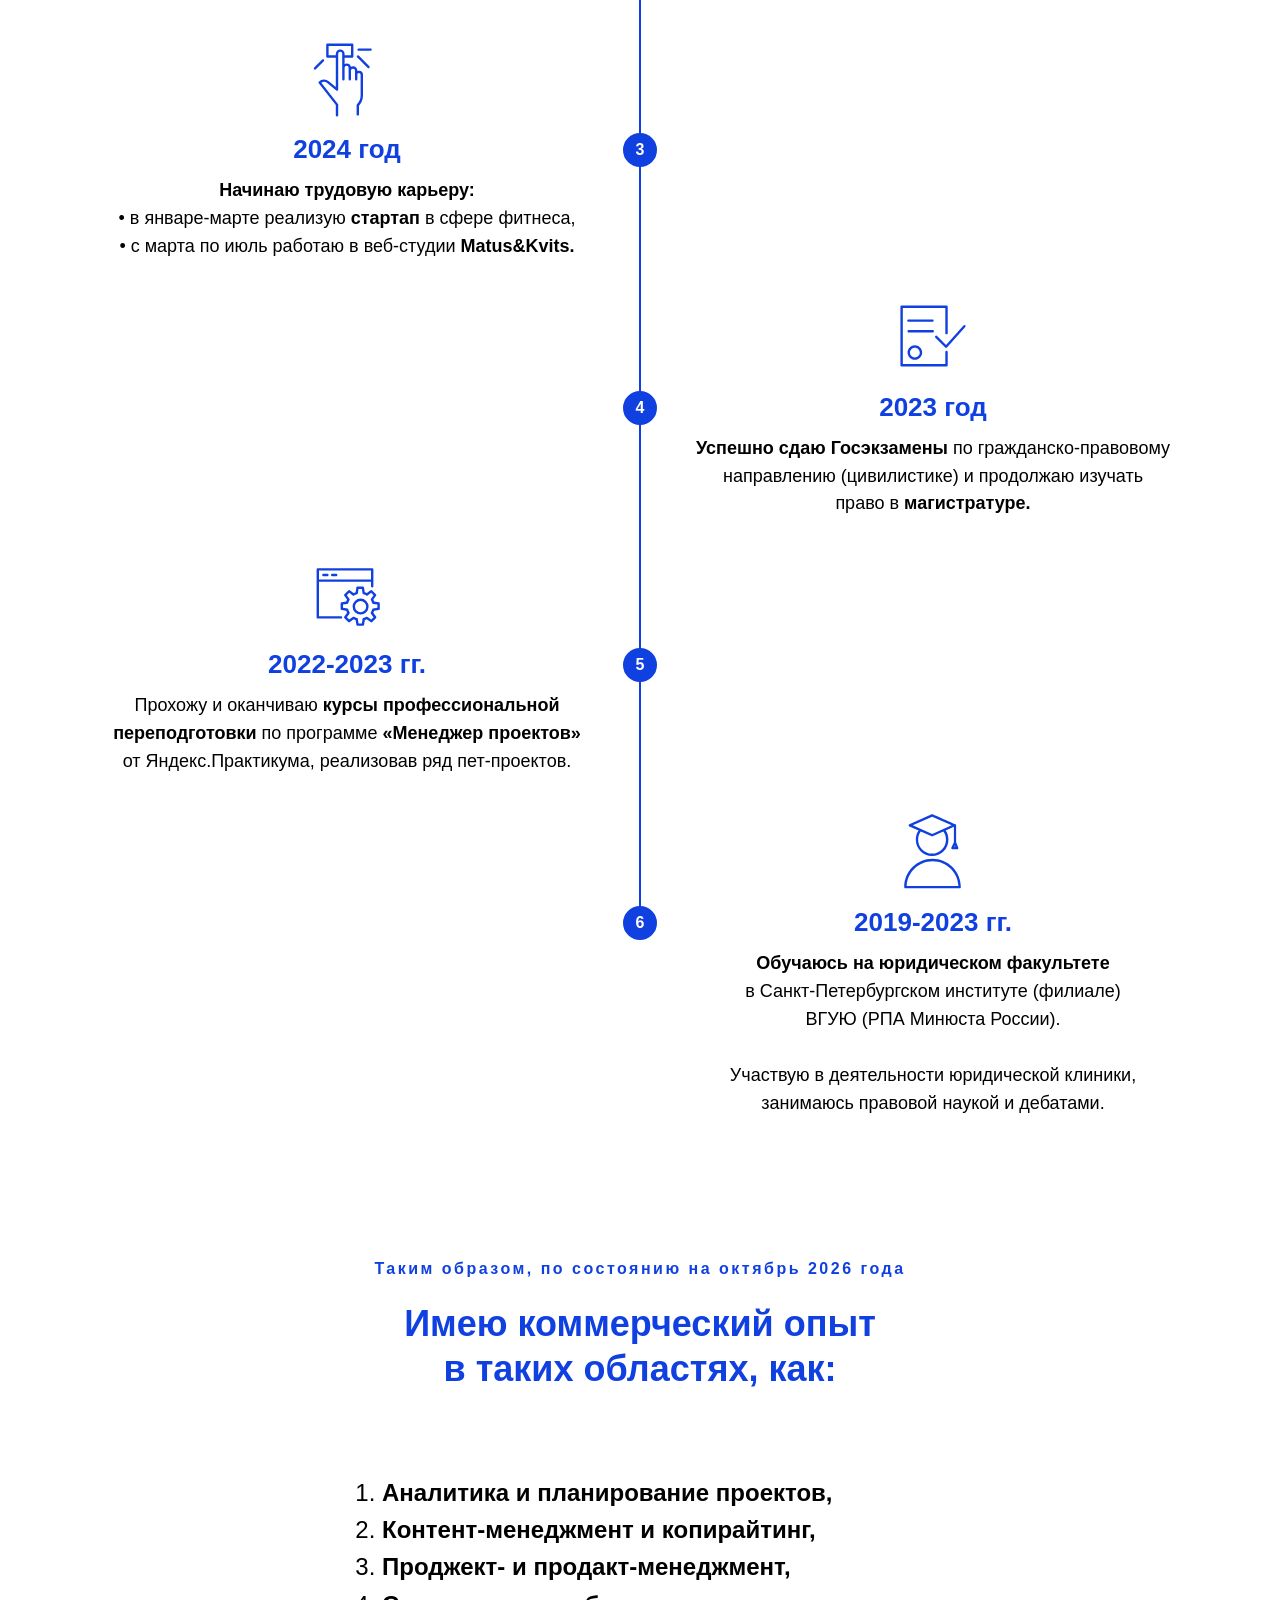
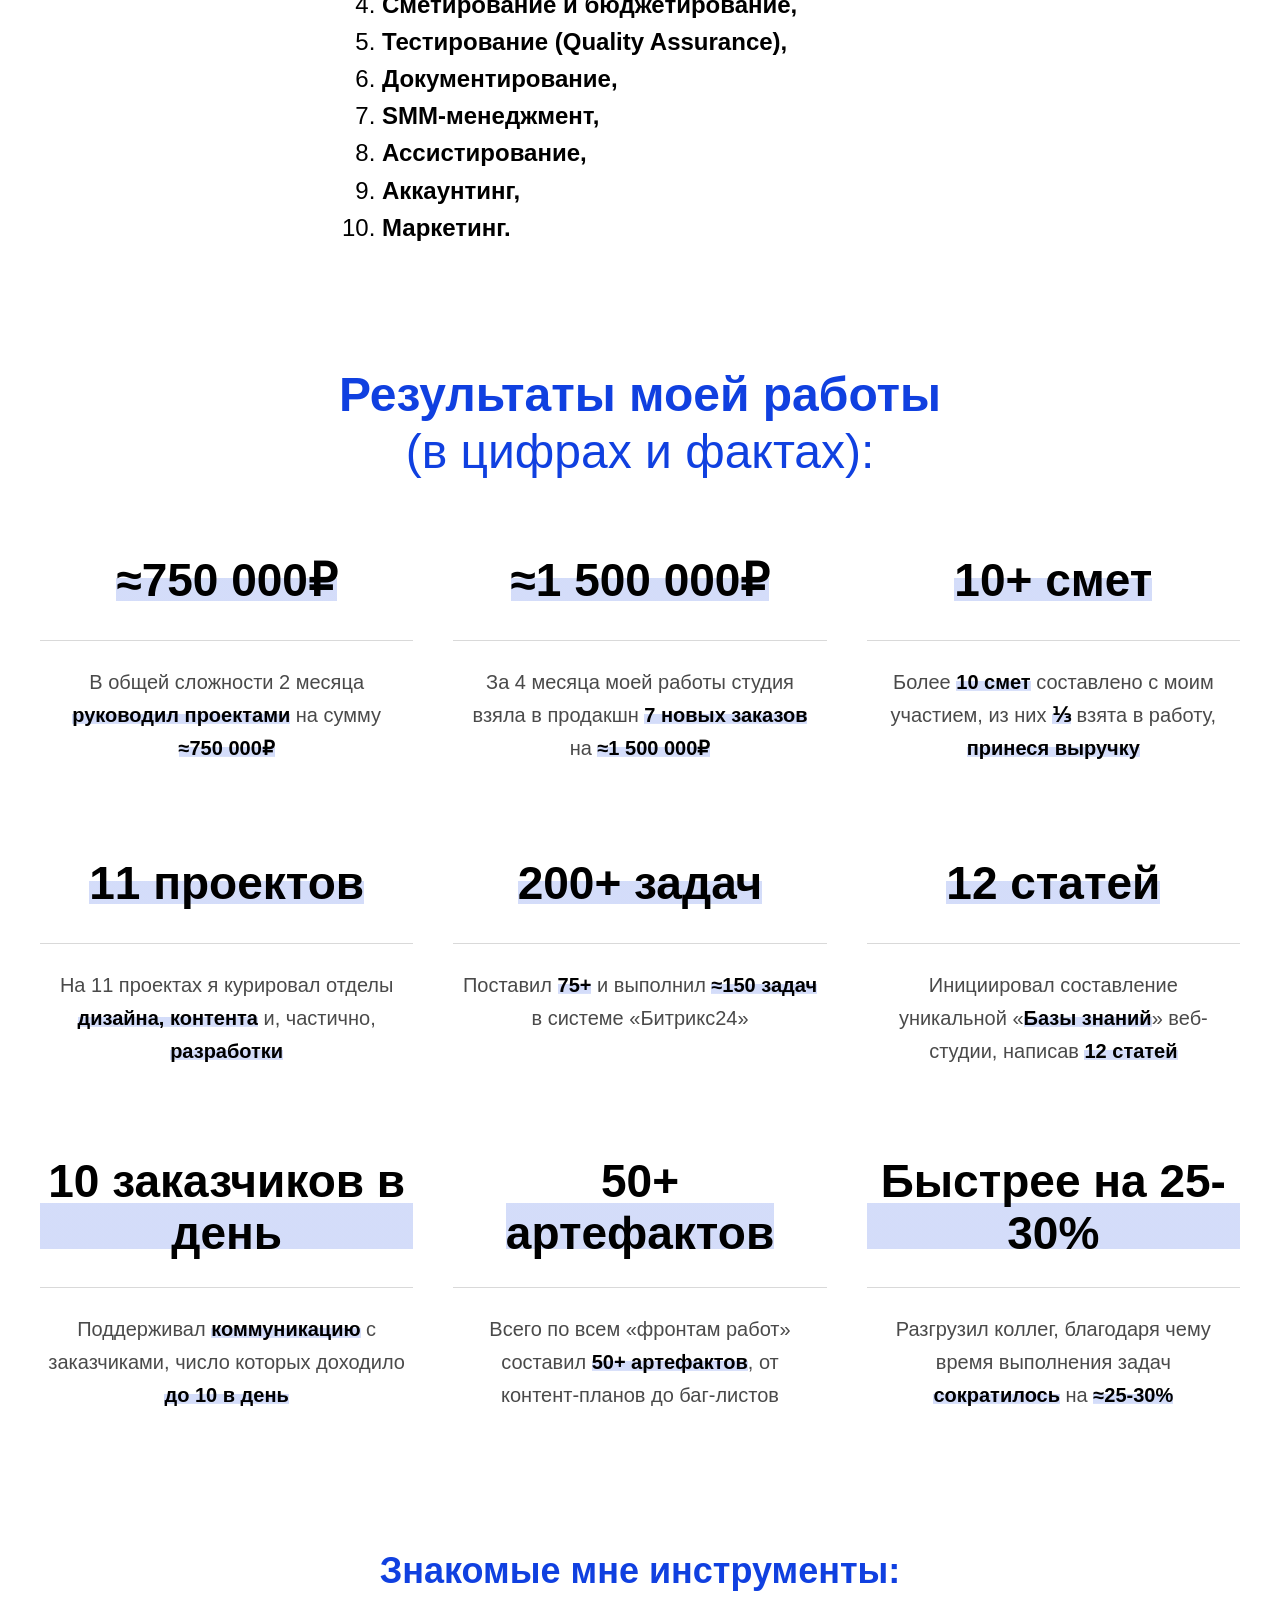
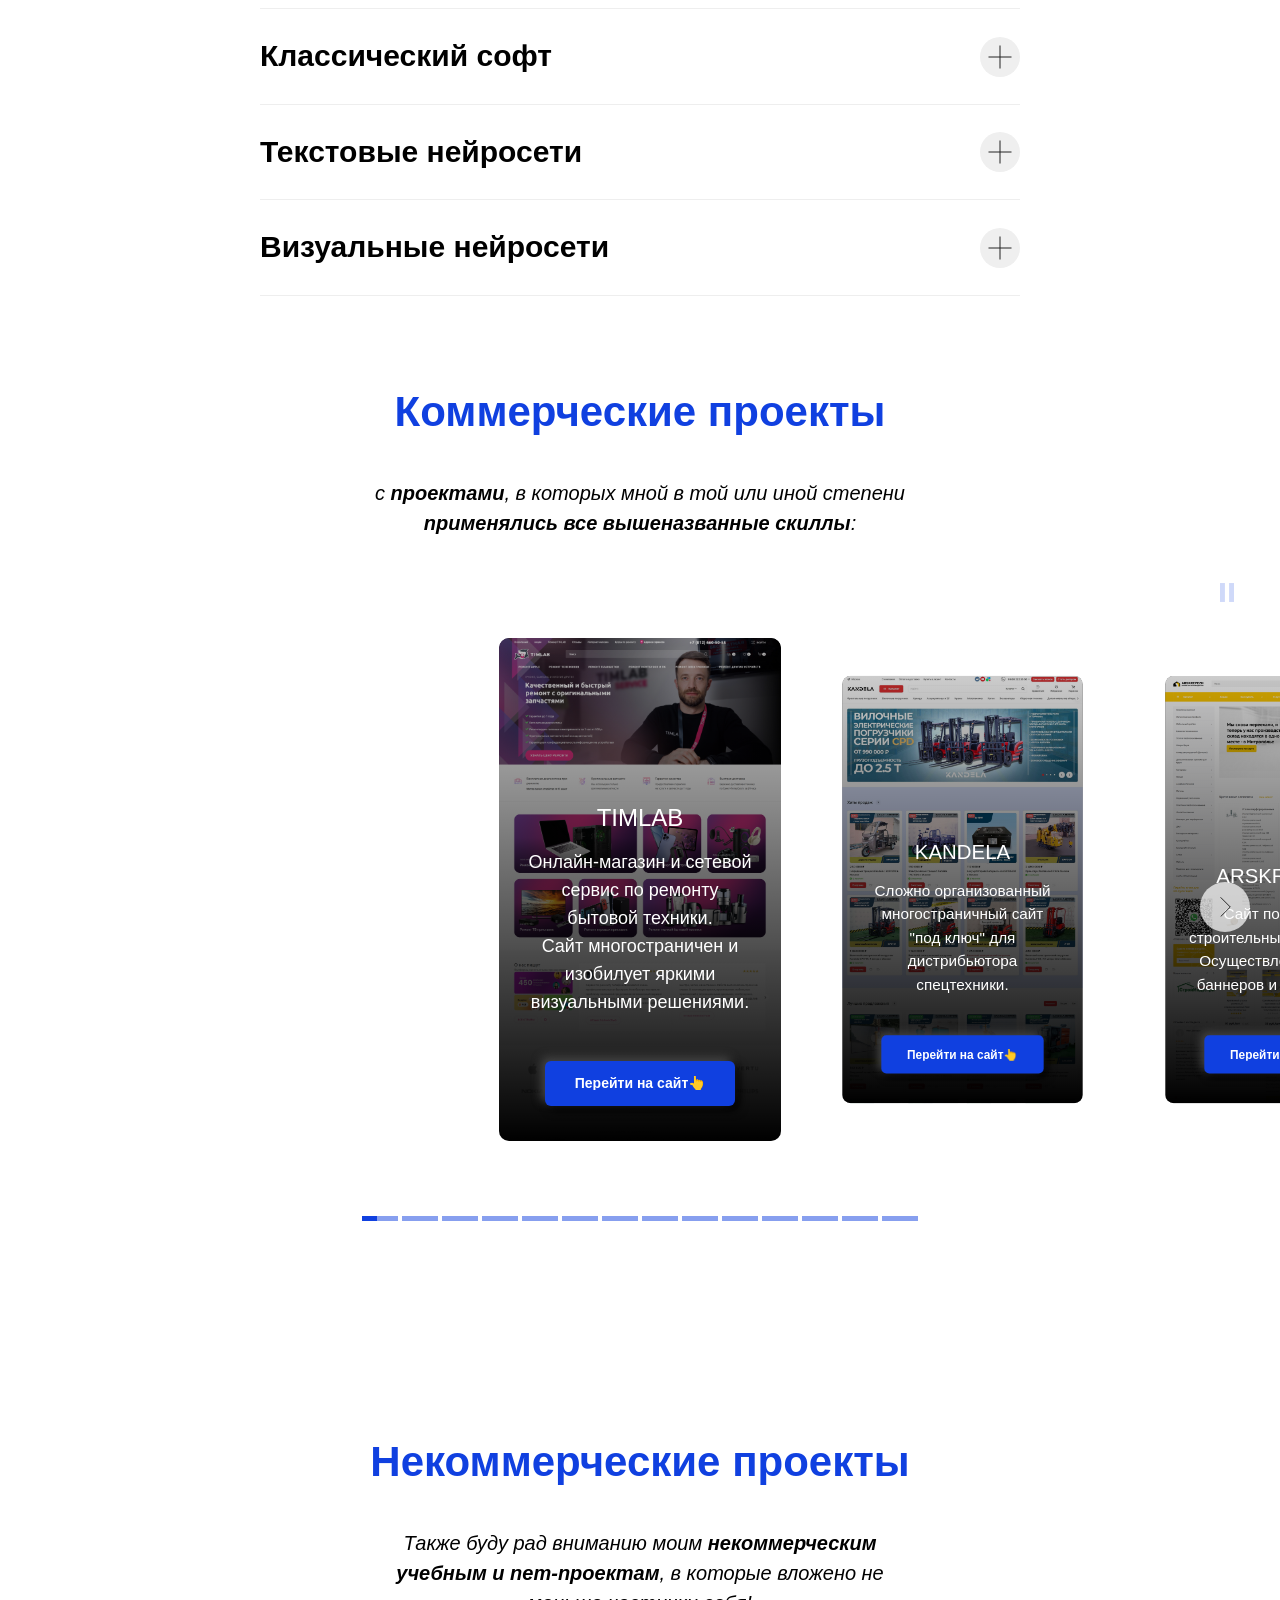
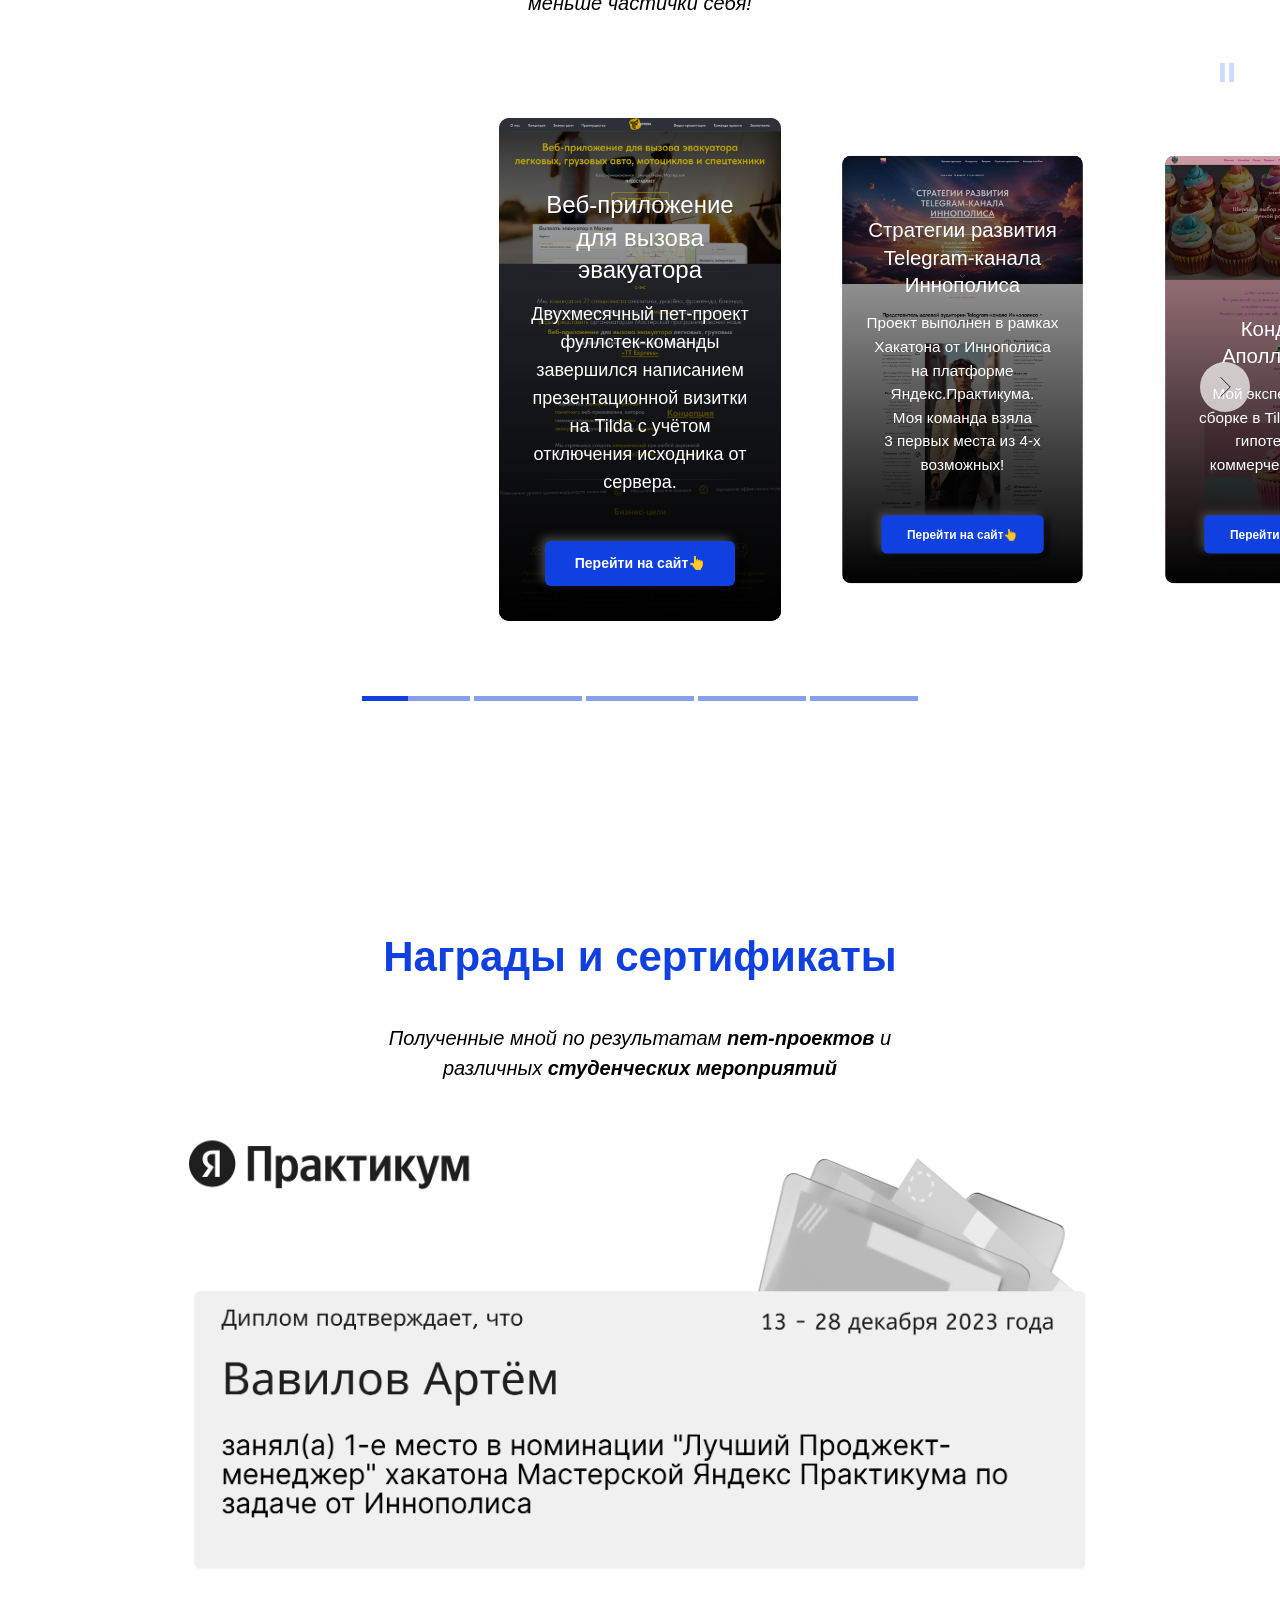
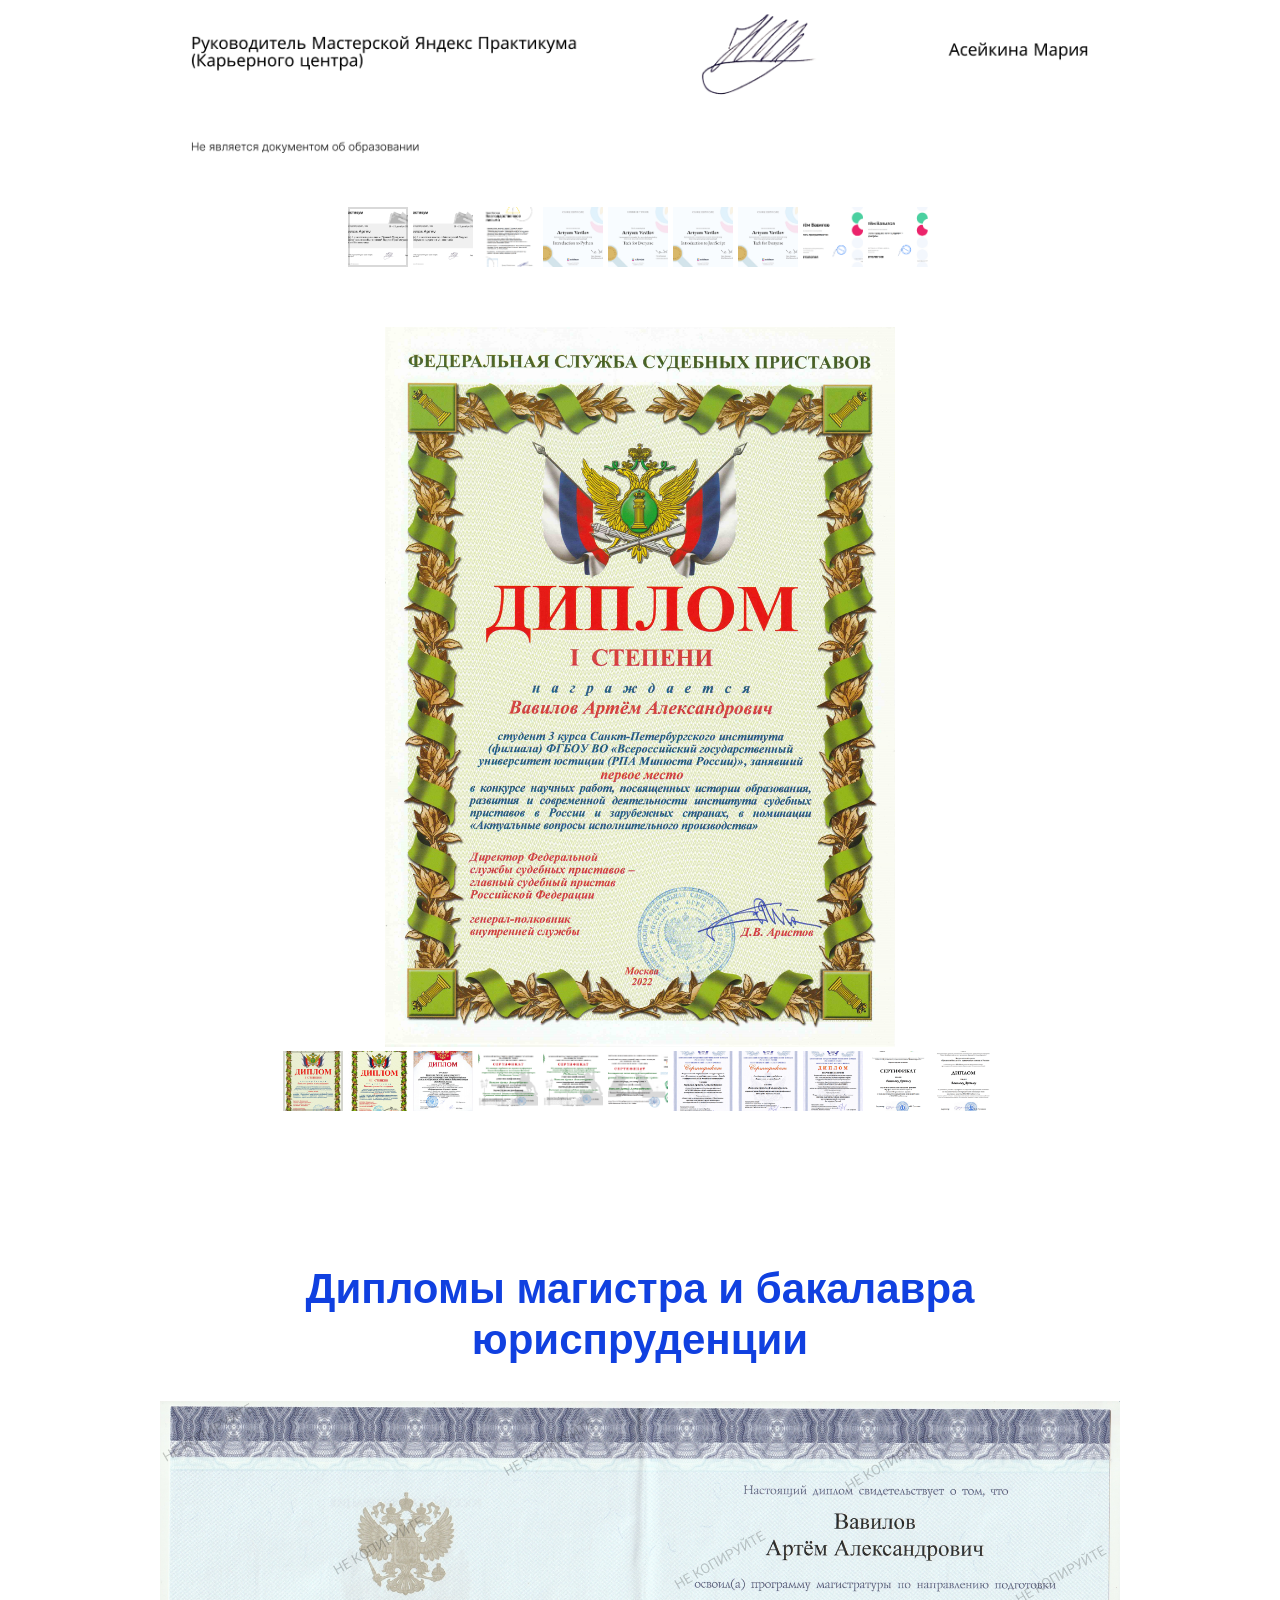
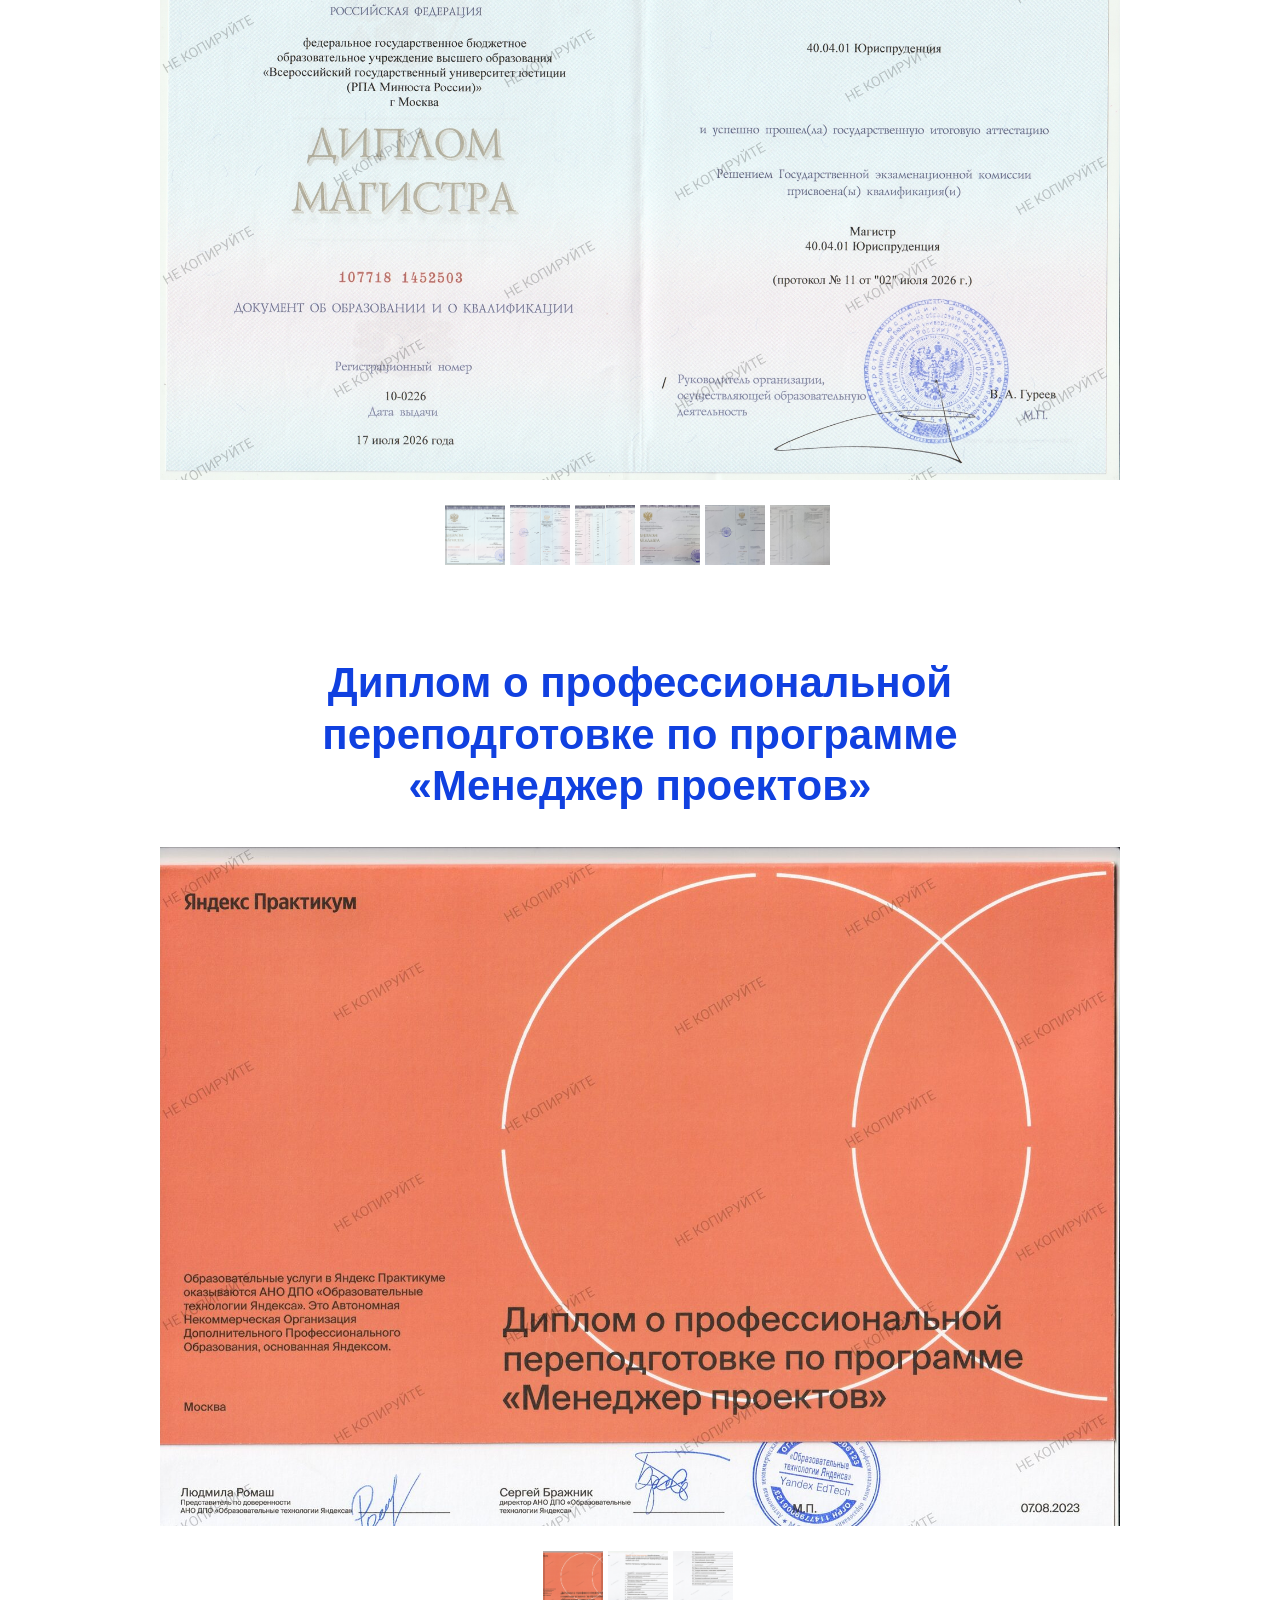
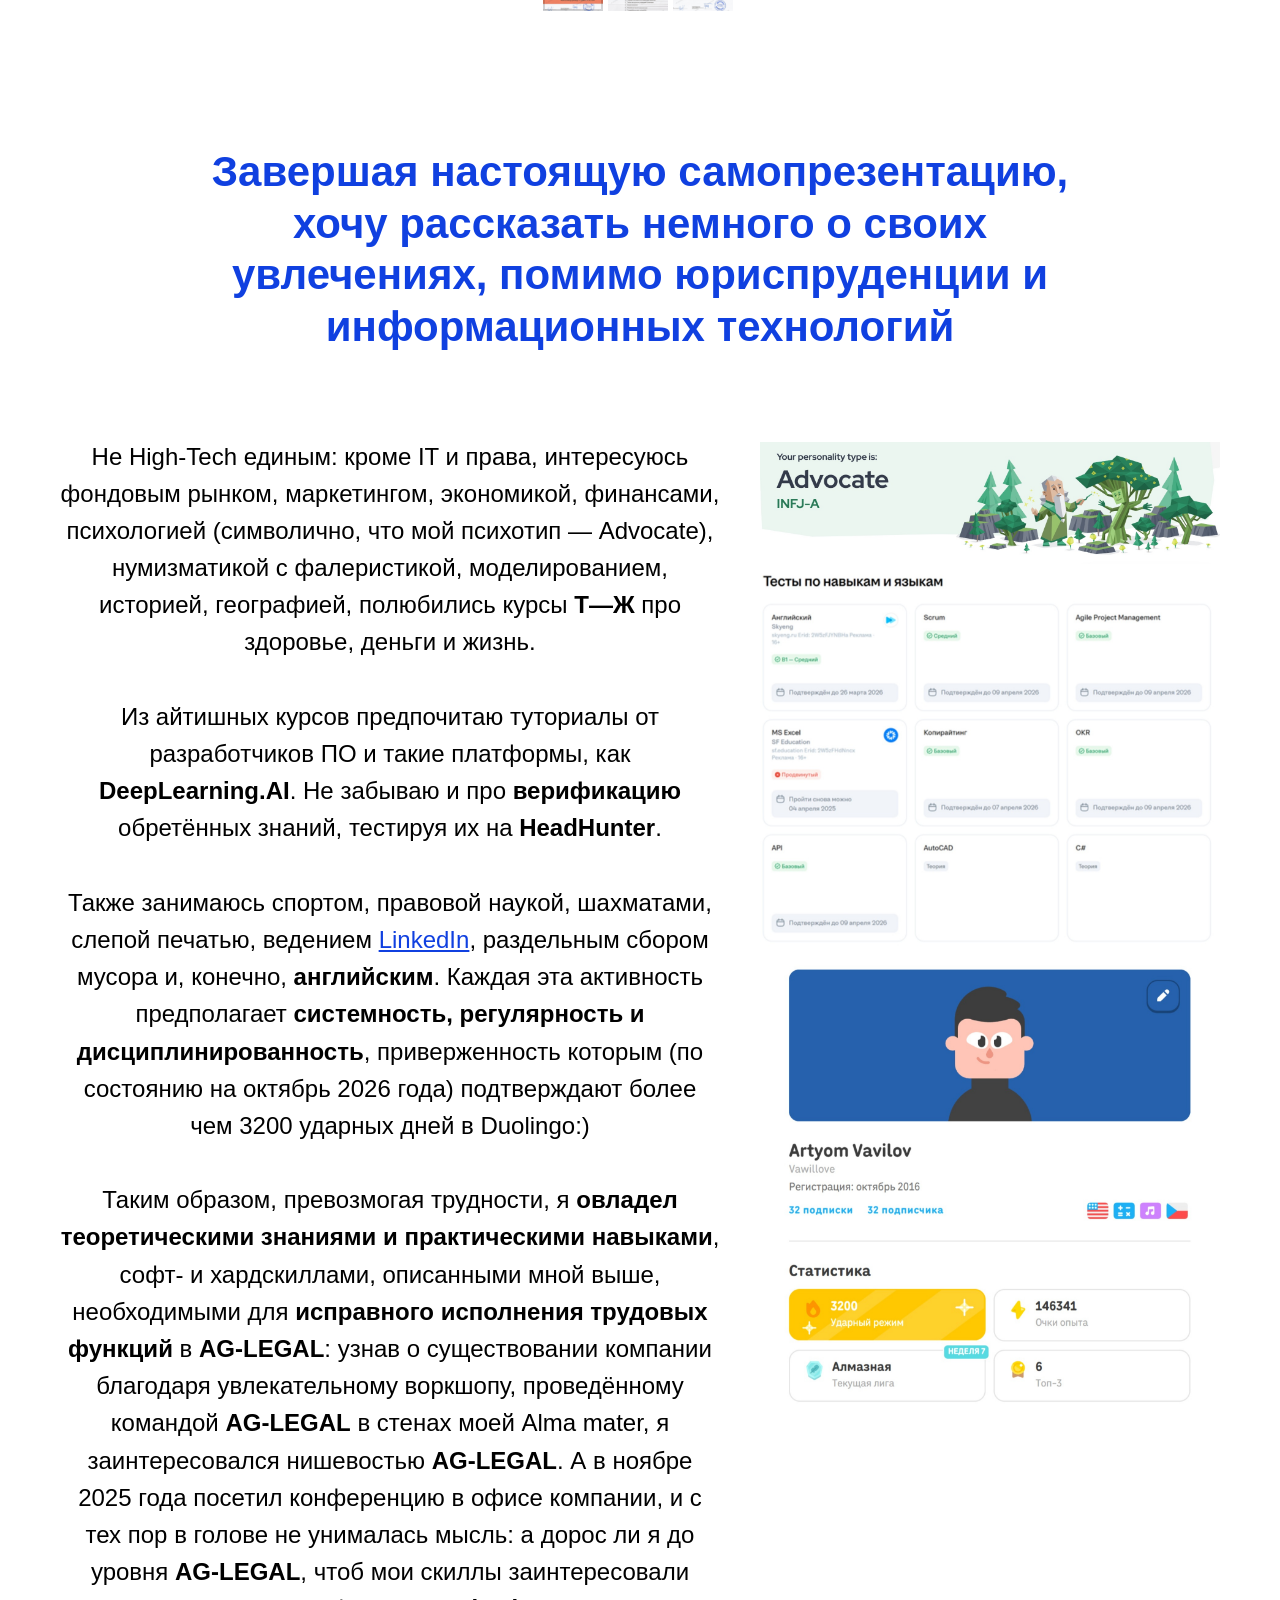
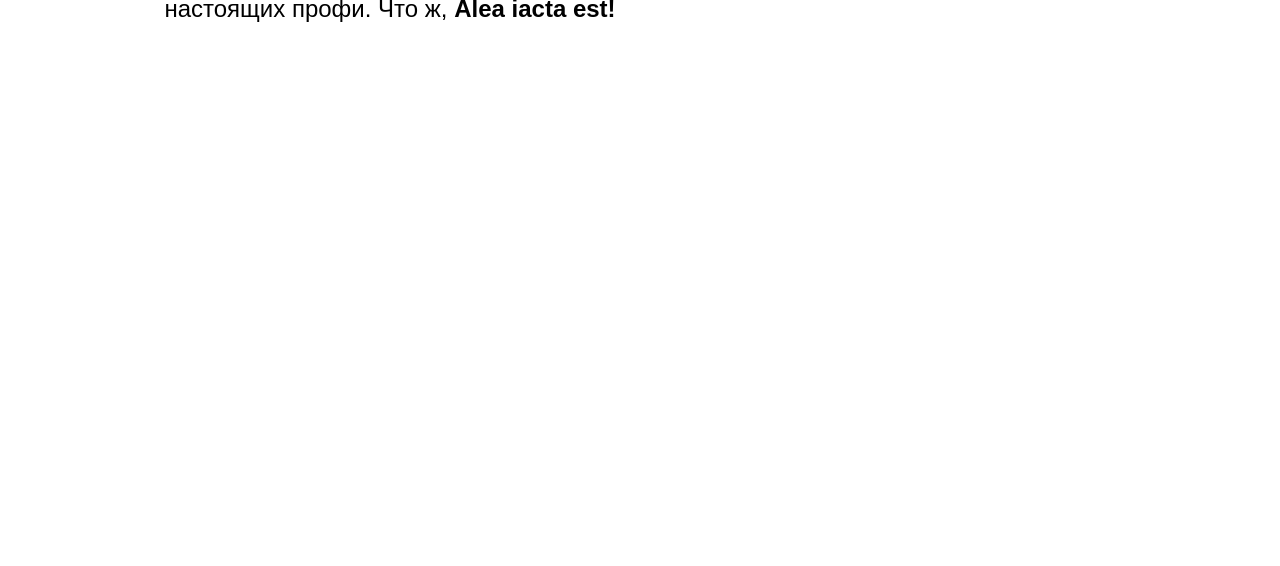
==== commit bb75b58b: "+1" ====
--- a/index.html
+++ b/index.html
@@ -748,7 +748,7 @@
                 }
             </style>
         </div>
-        <div id="rec927788271" class="r t-rec t-rec_pt_60 t-rec_pb_75" style="padding-top:95px;padding-bottom:115px; "
+        <div id="rec927788271" class="r t-rec t-rec_pt_60 t-rec_pb_75" style="padding-top:60px;padding-bottom:115px; "
             data-record-type="576"> <!-- T576 -->
             <div class="t576">
                 <div class="t-section__container t-container t-container_flex">
@@ -3633,7 +3633,7 @@
                                 <p style="text-align: center;">Таким образом, превозмогая трудности, я <strong>овладел
                                         теоретическими знаниями и практическими навыками</strong>, софт- и хардскиллами,
                                     описанными мной выше, необходимыми для <strong>исправного исполнения трудовых
-                                        функций</strong> в <strong>AG-LEGAL</strong>: узнав о существовании компании благодаря увлекательному воркшопу, проведённому командой <strong>AG-LEGAL</strong> в стенах моей Alma mater, я заинтересовался нишевостью <strong>AG-LEGAL</strong>. А в ноябре 2025 года посетил конференцию в офисе компании, и с тех пор в голове не унималась мысль: а дорос ли я до уровня <strong>AG-LEGAL</strong>, чтобы мои скиллы заинтересовали настоящих профи. Что ж, <strong>Alea iacta est!</strong></p>
+                                        функций</strong> в <strong>AG-LEGAL</strong>: узнав о существовании компании благодаря увлекательному воркшопу, проведённому командой <strong>AG-LEGAL</strong> в стенах моей Alma mater, я заинтересовался нишевостью <strong>AG-LEGAL</strong>. А в ноябре 2025 года посетил конференцию в офисе компании, и с тех пор в голове не унималась мысль: а дорос ли я до уровня <strong>AG-LEGAL</strong>, чтоб мои скиллы заинтересовали настоящих профи. Что ж, <strong>Alea iacta est!</strong></p>
                             </div>
                         </div>
                     </div>
@@ -3647,7 +3647,7 @@
                 </div>
             </div>
         </div>
-        <div id="rec929194171" class="r t-rec t-rec_pt_0 t-rec_pb_0" style="padding-top:65px;padding-bottom:0px; "
+        <div id="rec929194171" class="r t-rec t-rec_pt_0 t-rec_pb_0" style="padding-top:40px;padding-bottom:0px; "
             data-record-type="795"> <!-- T795 -->
             <div class="t795">
                 <div class="t-container t-align_center">
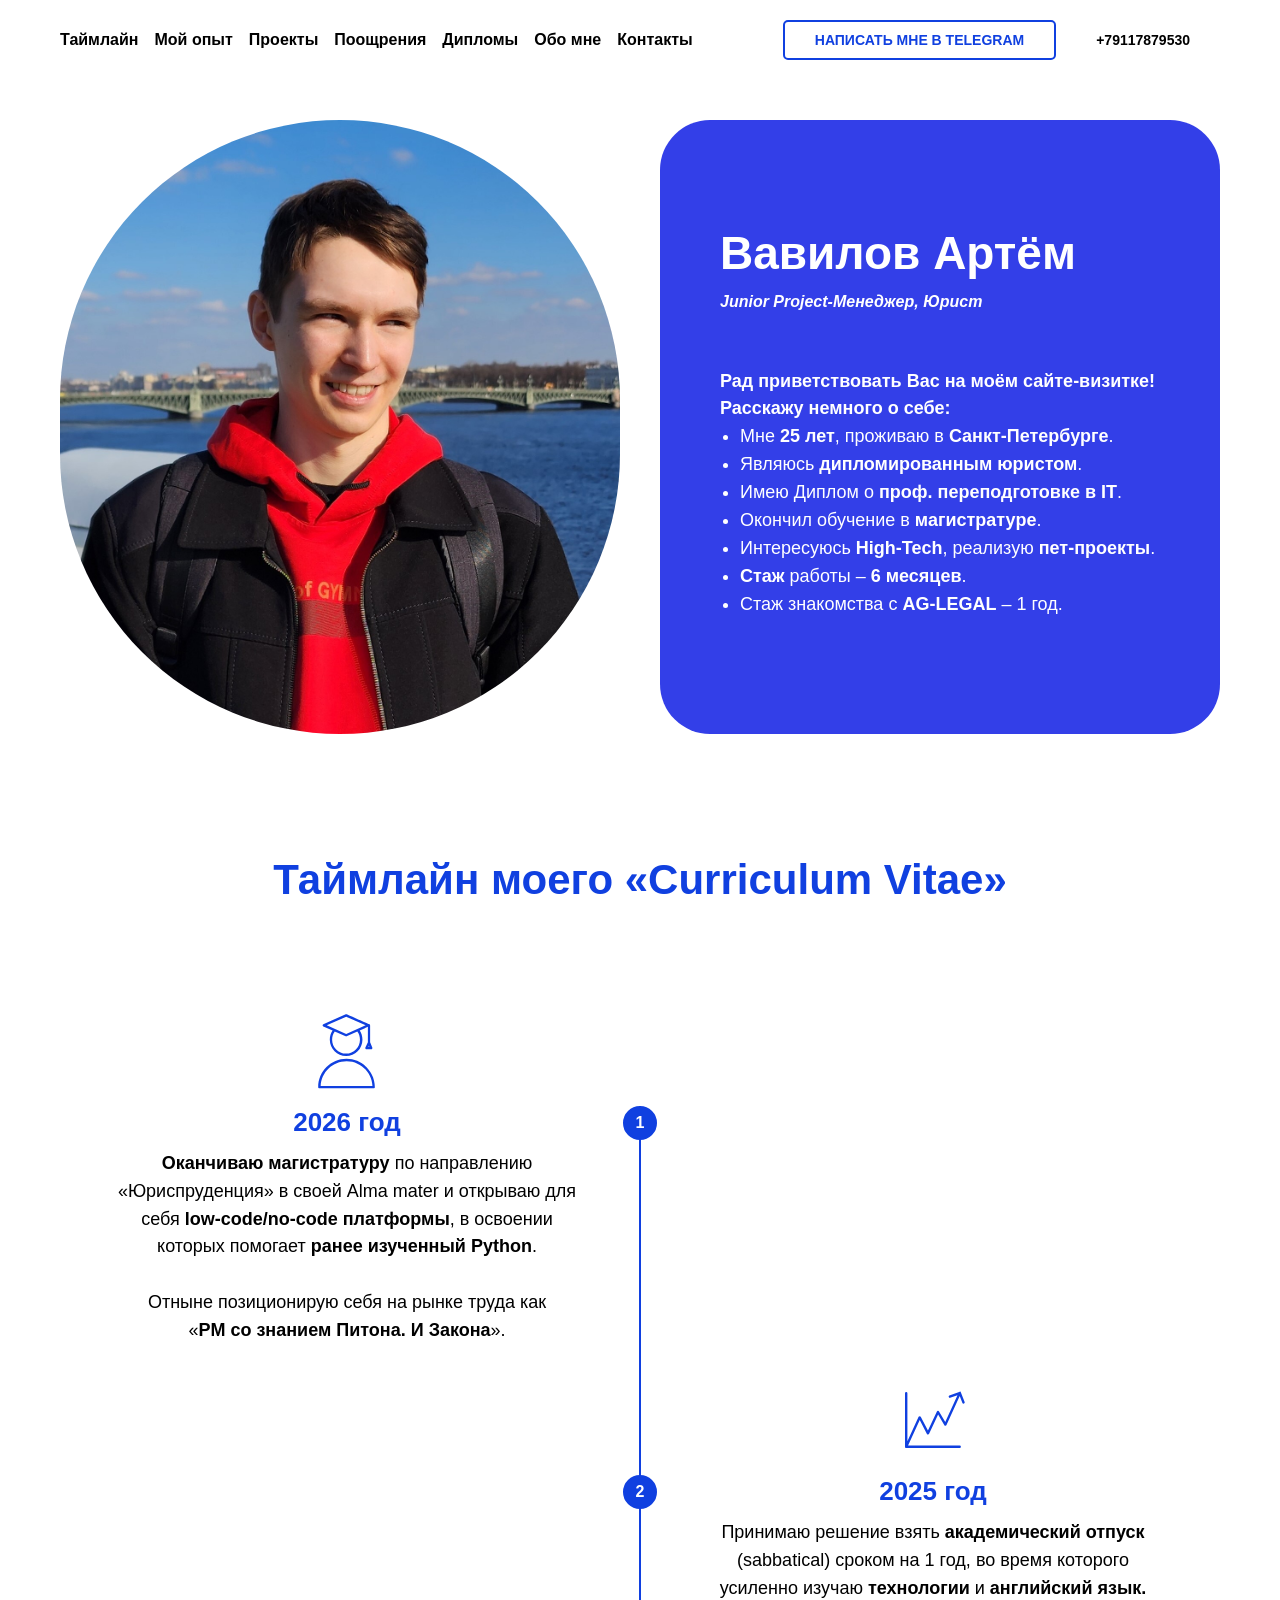
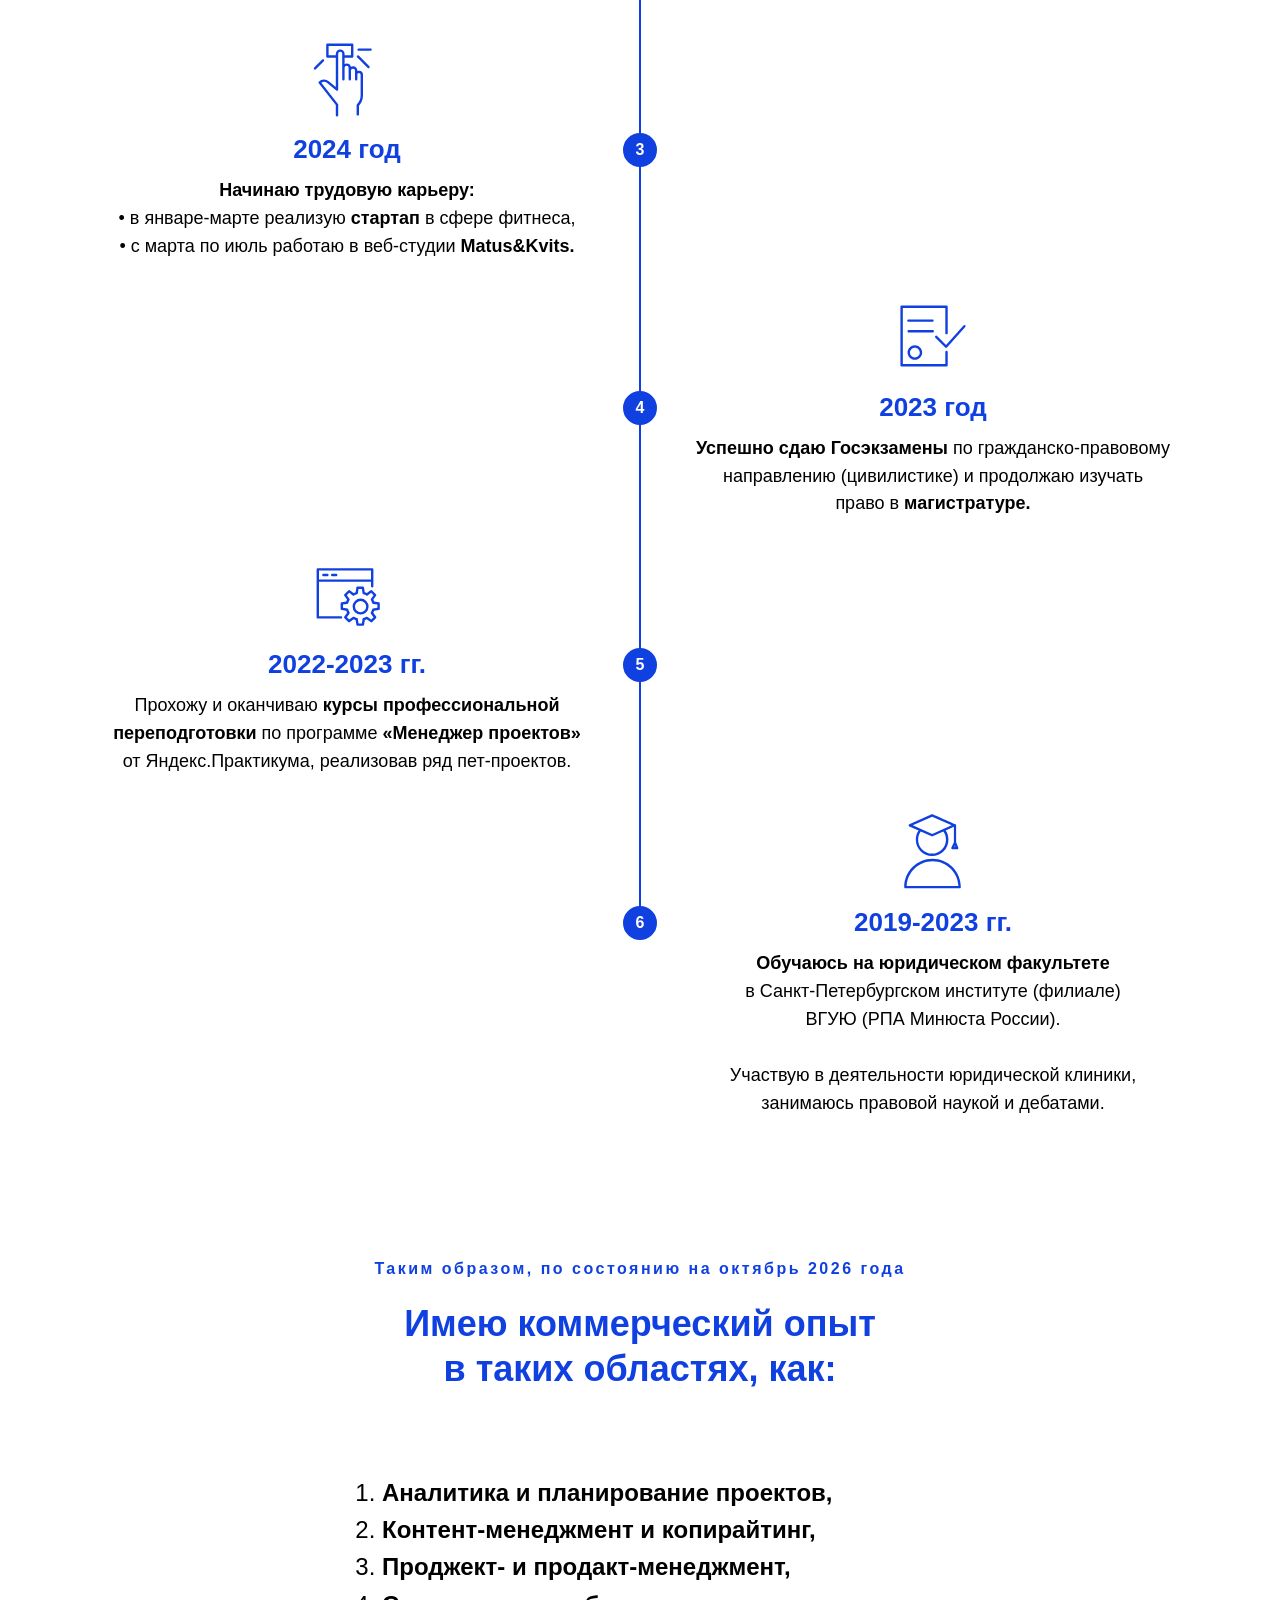
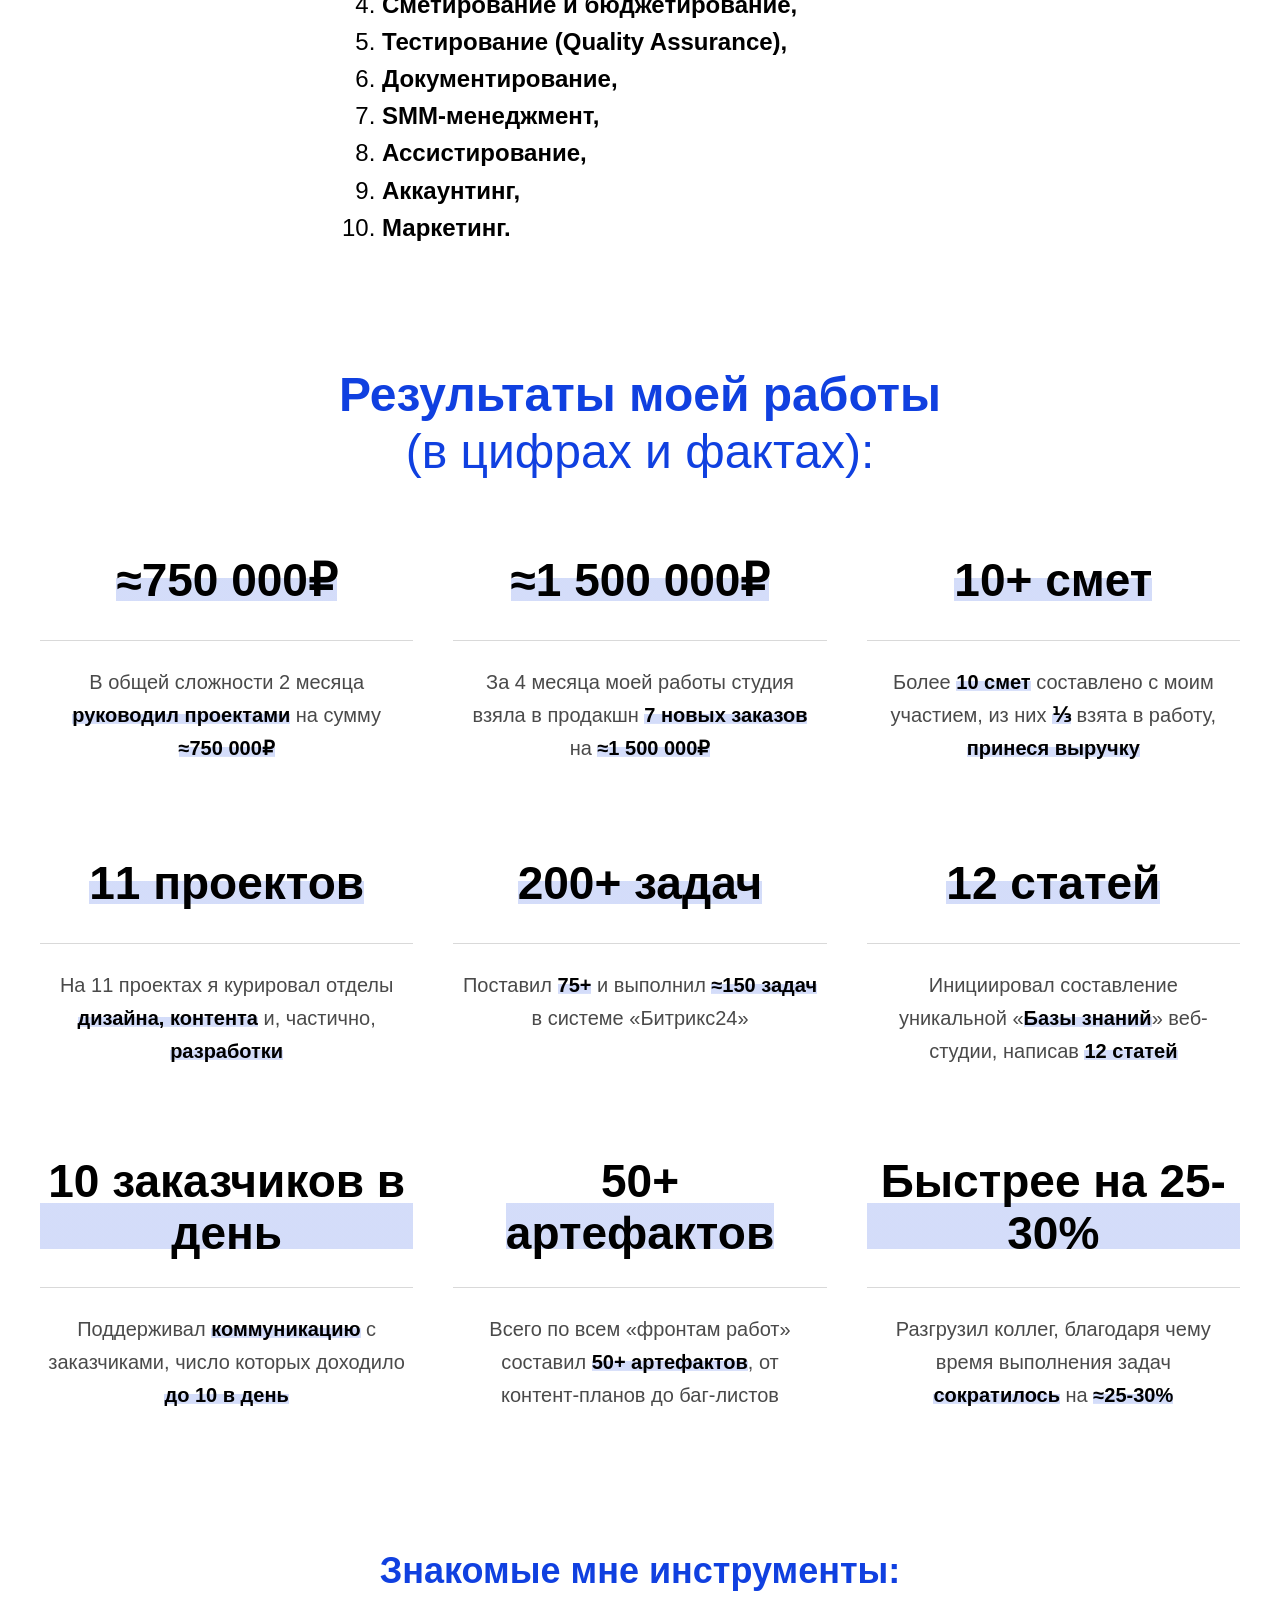
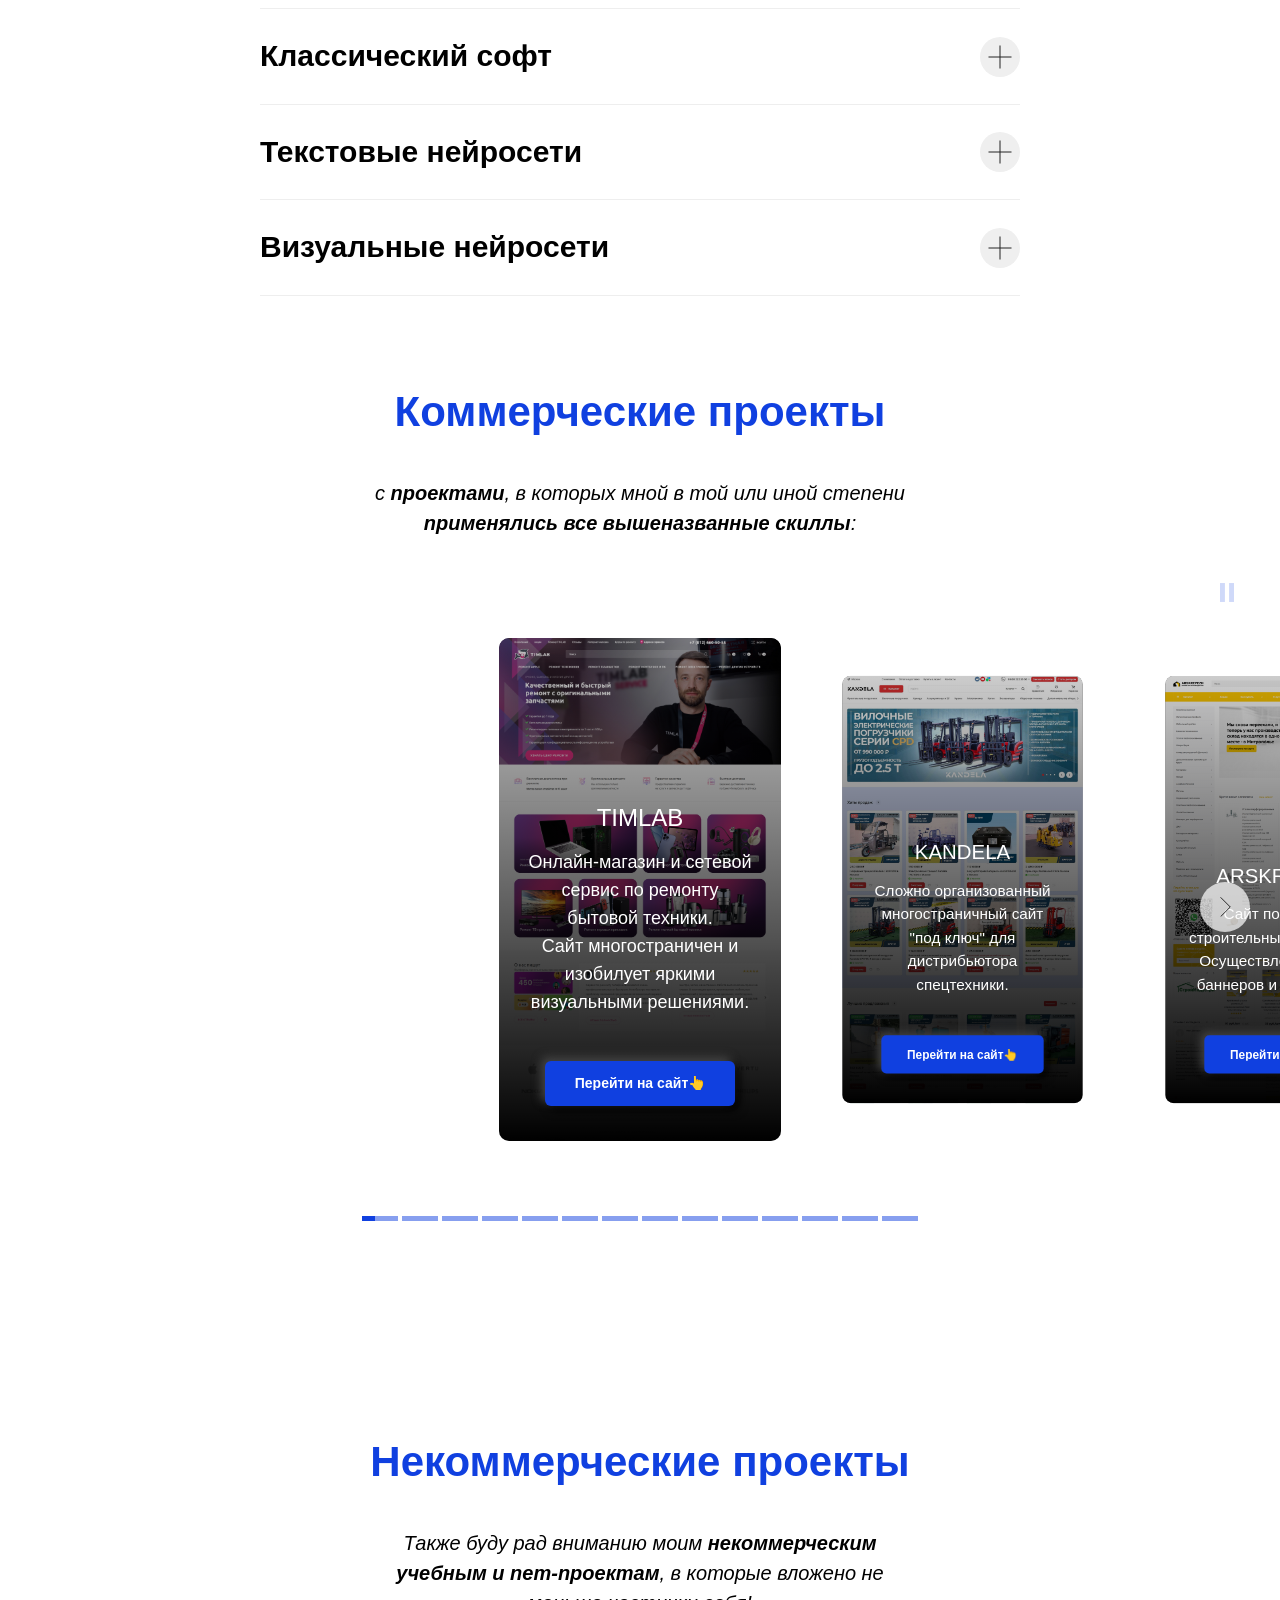
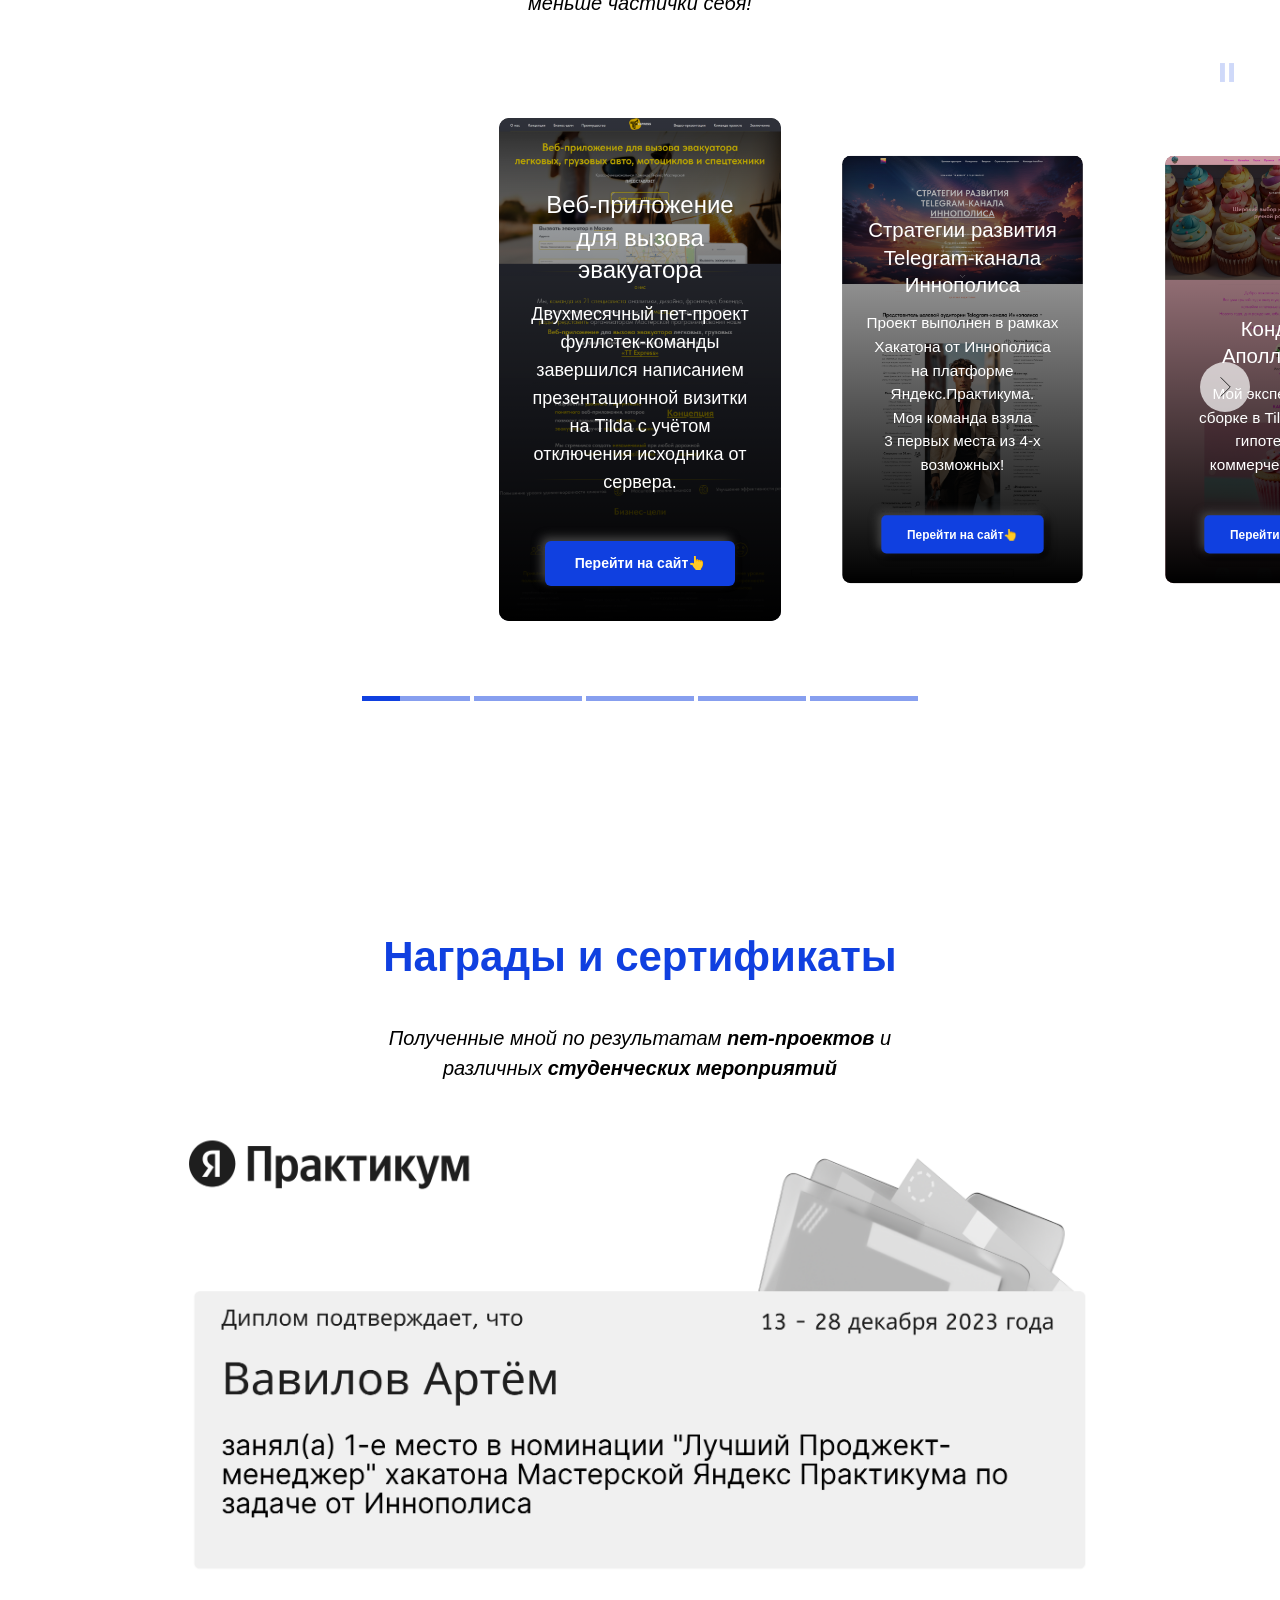
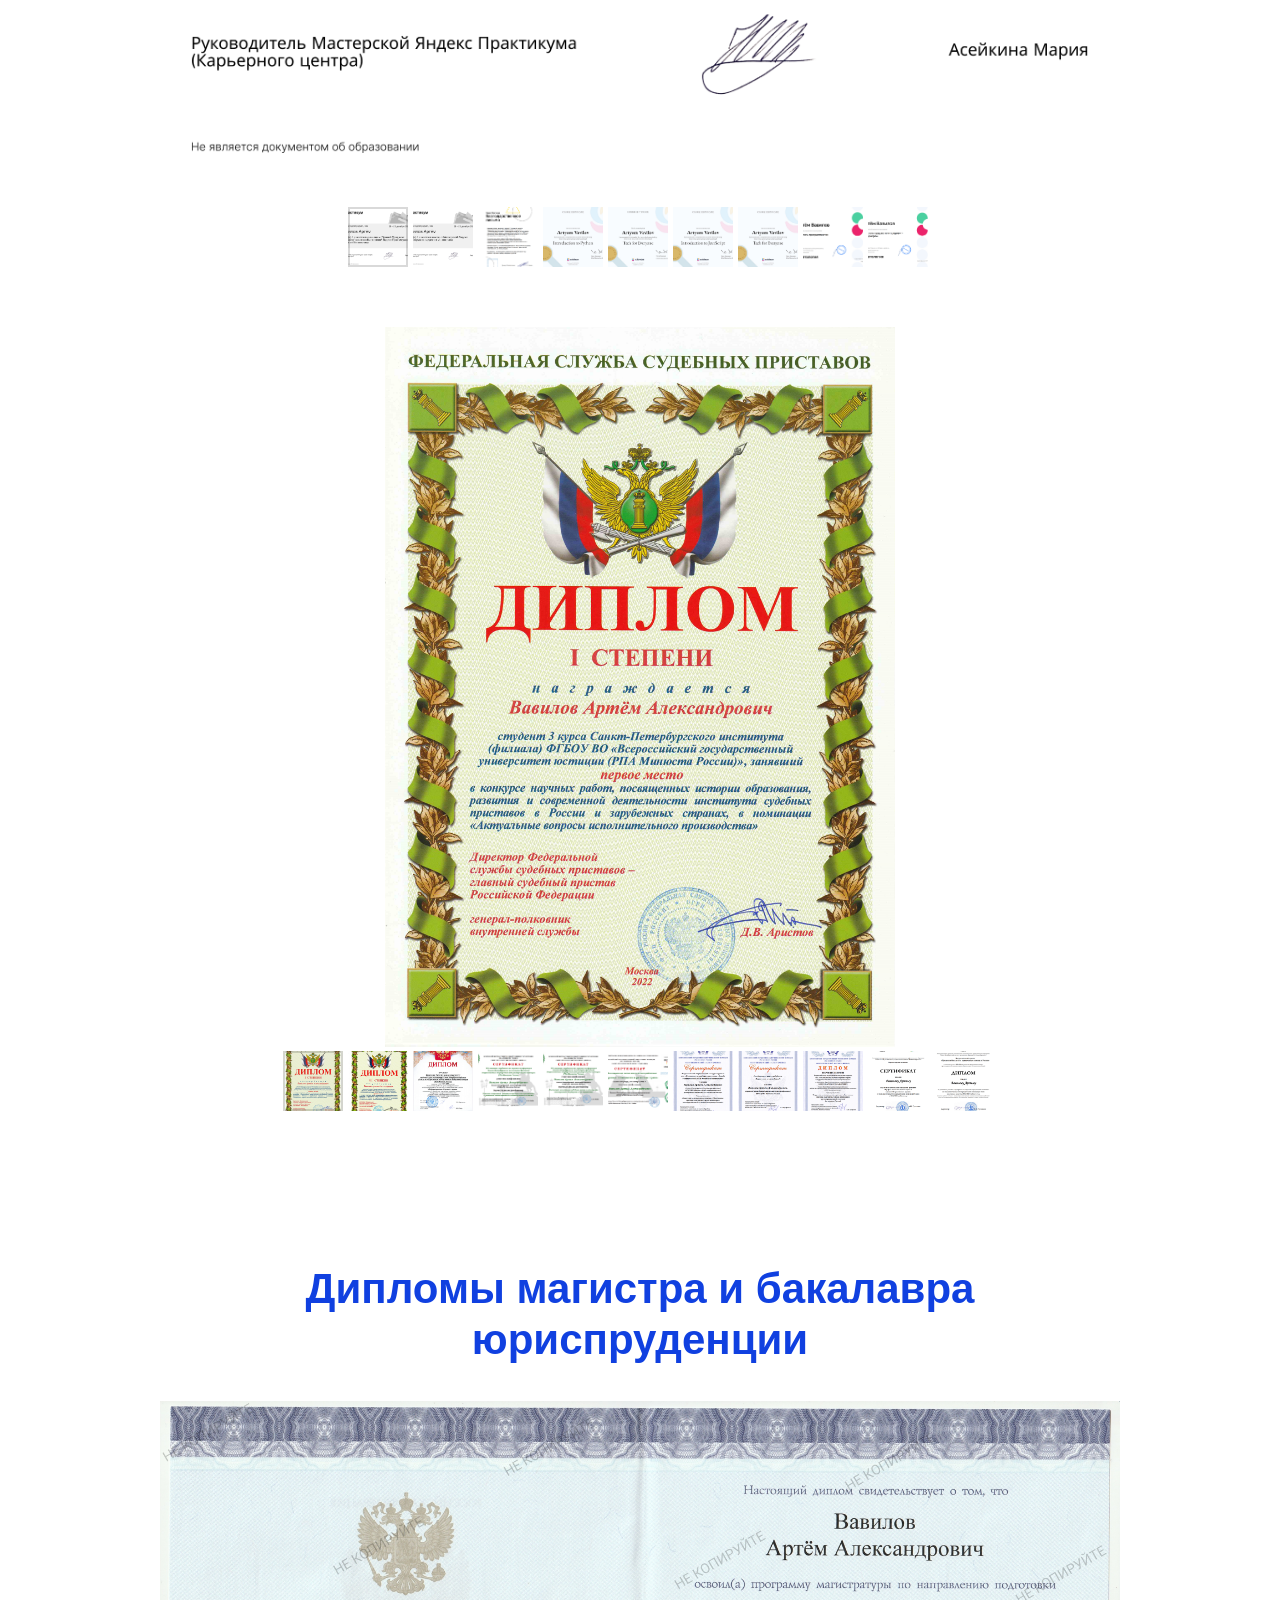
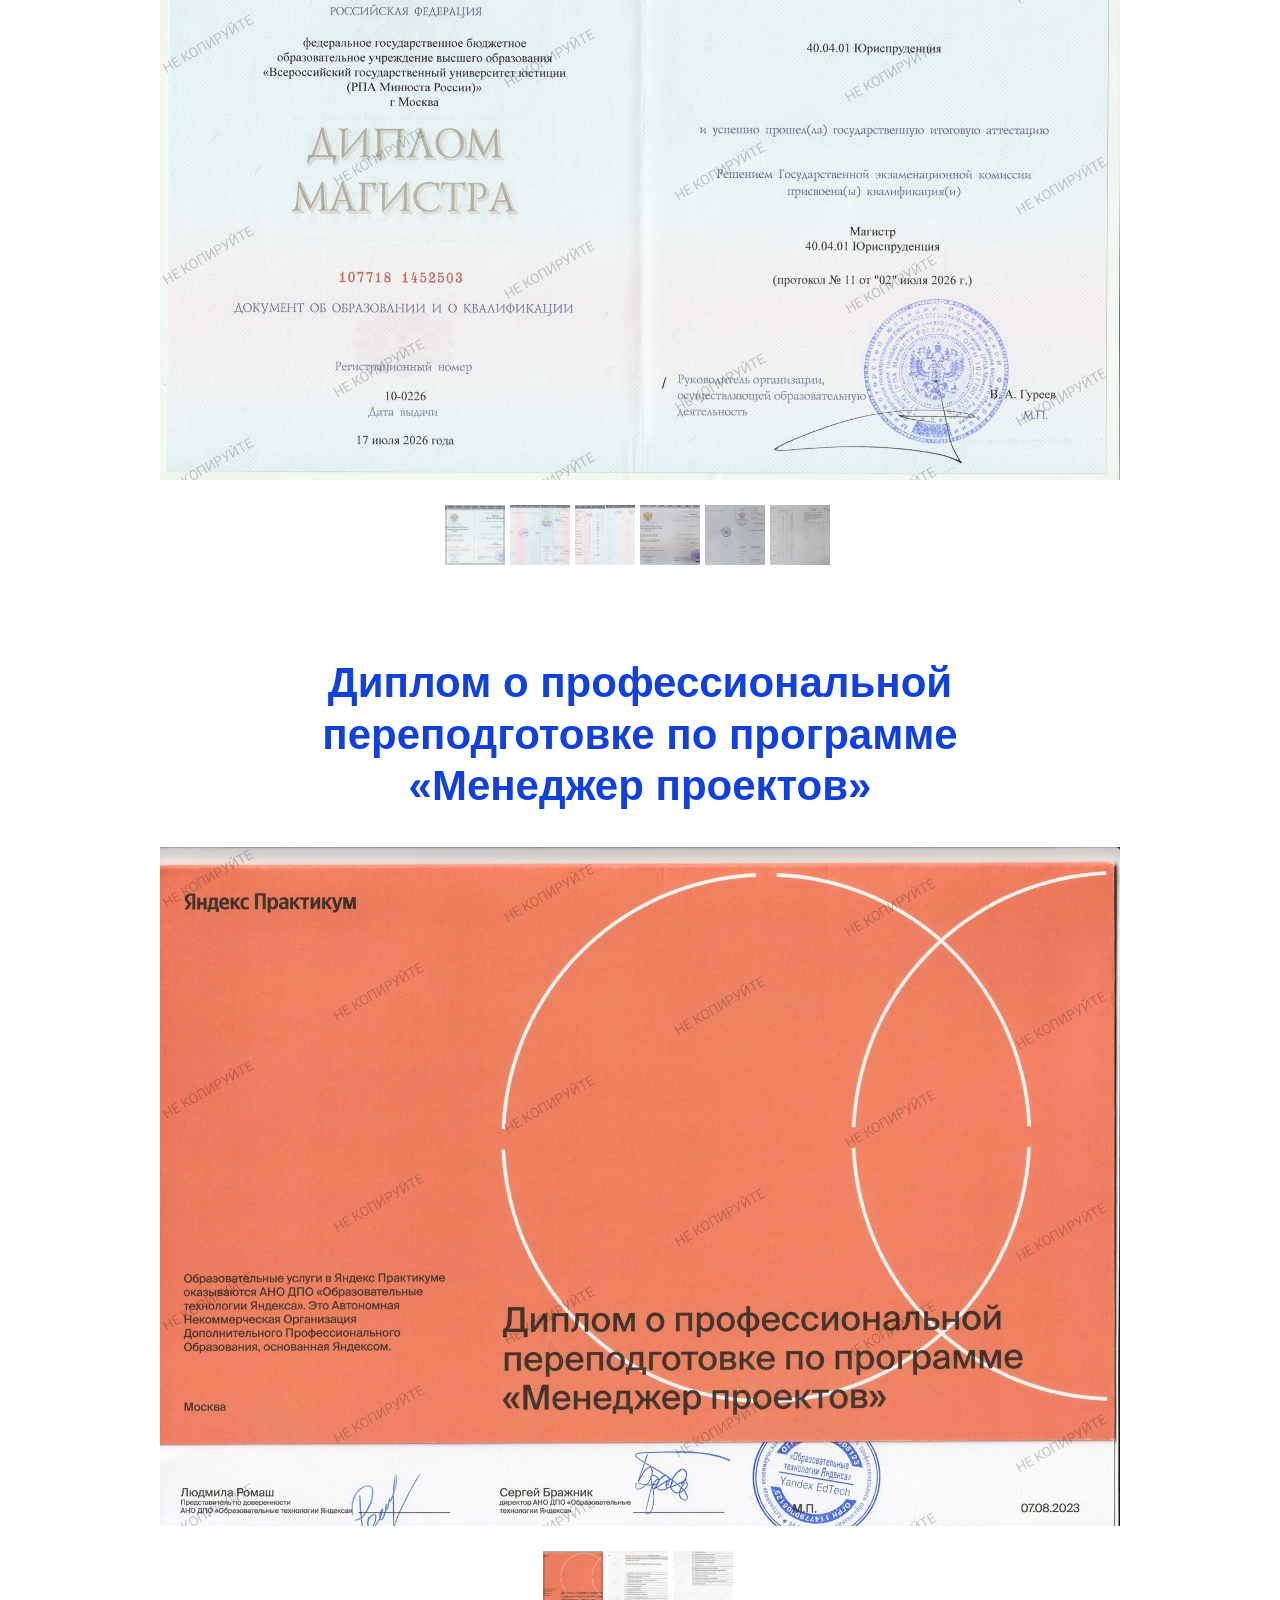
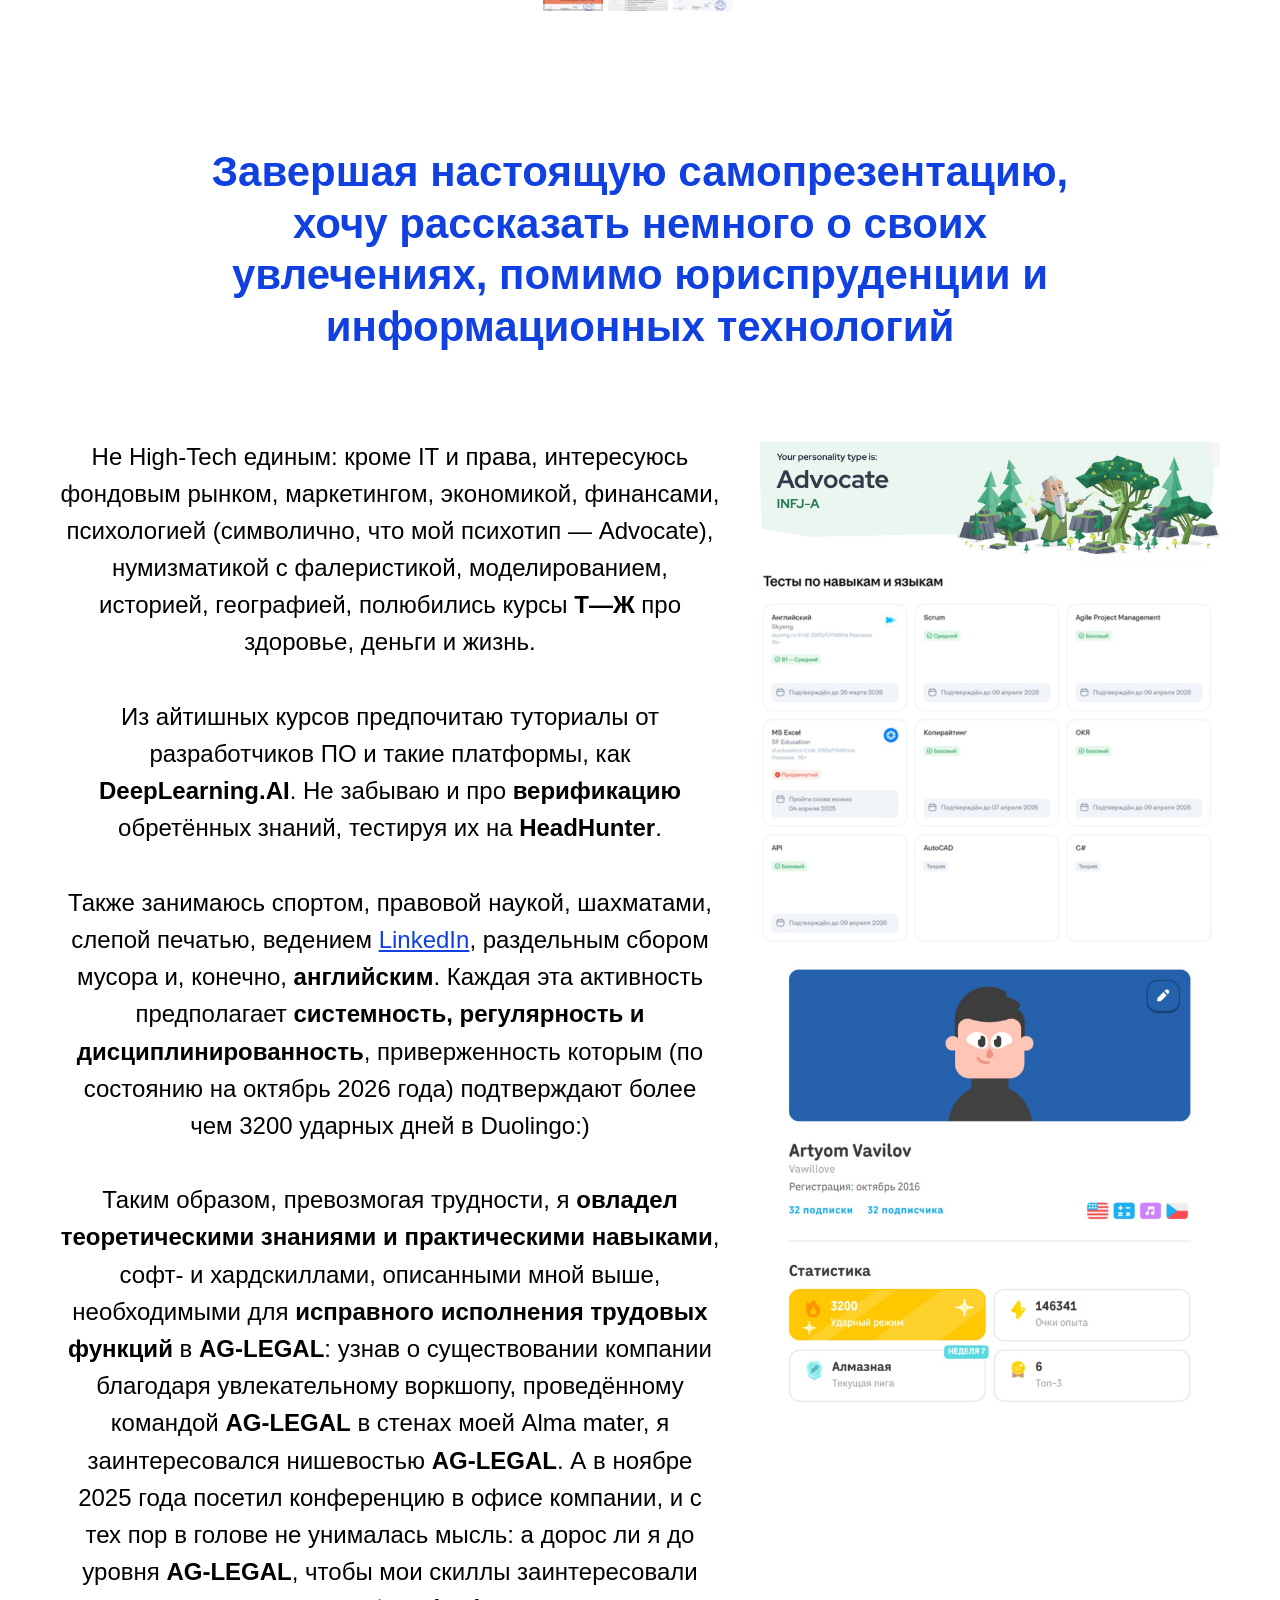
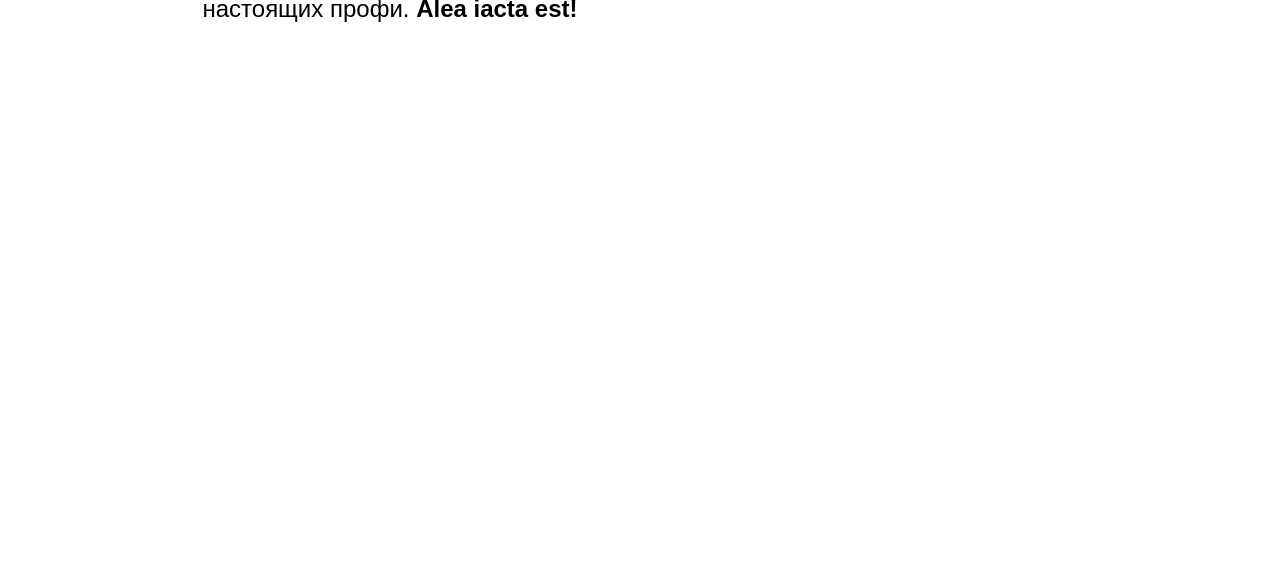
==== commit f77bc7f4: "+2" ====
--- a/index.html
+++ b/index.html
@@ -3633,7 +3633,7 @@
                                 <p style="text-align: center;">Таким образом, превозмогая трудности, я <strong>овладел
                                         теоретическими знаниями и практическими навыками</strong>, софт- и хардскиллами,
                                     описанными мной выше, необходимыми для <strong>исправного исполнения трудовых
-                                        функций</strong> в <strong>AG-LEGAL</strong>: узнав о существовании компании благодаря увлекательному воркшопу, проведённому командой <strong>AG-LEGAL</strong> в стенах моей Alma mater, я заинтересовался нишевостью <strong>AG-LEGAL</strong>. А в ноябре 2025 года посетил конференцию в офисе компании, и с тех пор в голове не унималась мысль: а дорос ли я до уровня <strong>AG-LEGAL</strong>, чтоб мои скиллы заинтересовали настоящих профи. Что ж, <strong>Alea iacta est!</strong></p>
+                                        функций</strong> в <strong>AG-LEGAL</strong>: узнав о существовании компании благодаря увлекательному воркшопу, проведённому командой <strong>AG-LEGAL</strong> в стенах моей Alma mater, я заинтересовался нишевостью <strong>AG-LEGAL</strong>. А в ноябре 2025 года посетил конференцию в офисе компании, и с тех пор в голове не унималась мысль: а дорос ли я до уровня <strong>AG-LEGAL</strong>, чтобы мои скиллы заинтересовали настоящих профи. <strong>Alea iacta est!</strong></p>
                             </div>
                         </div>
                     </div>
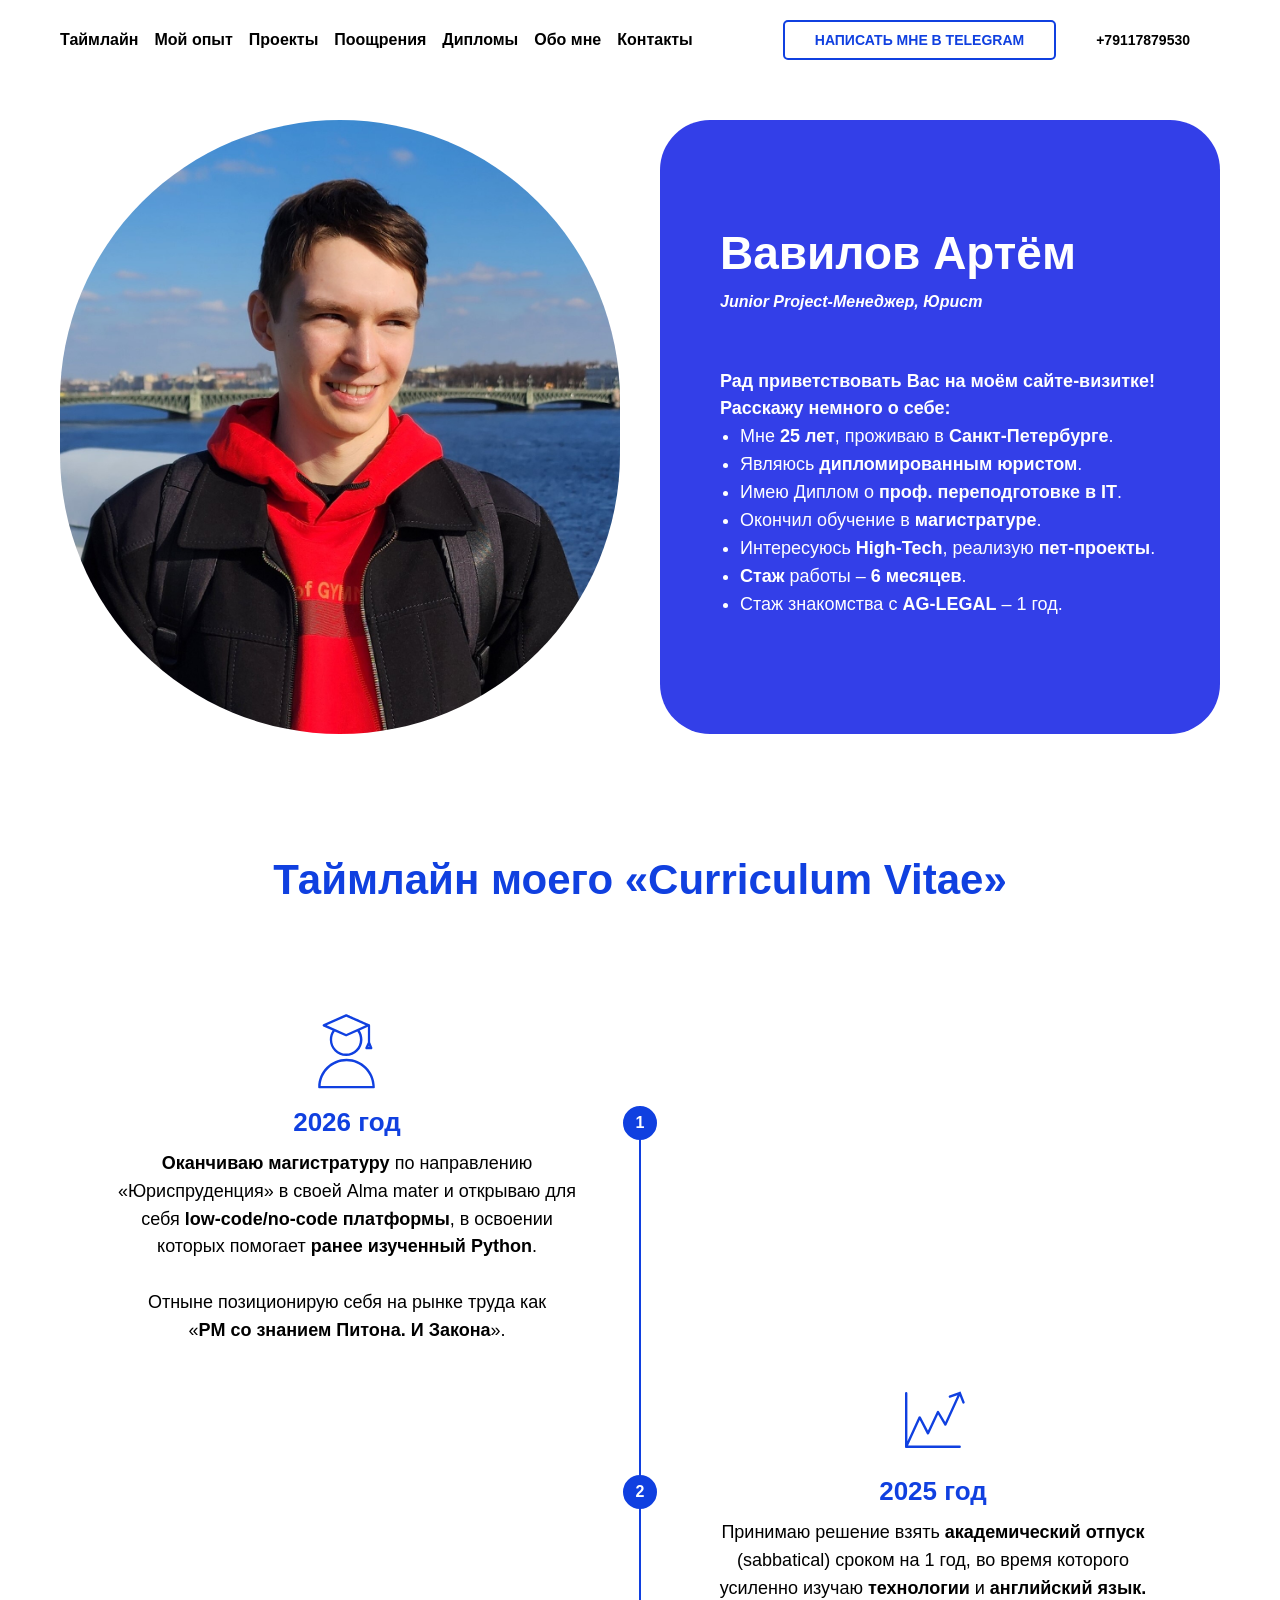
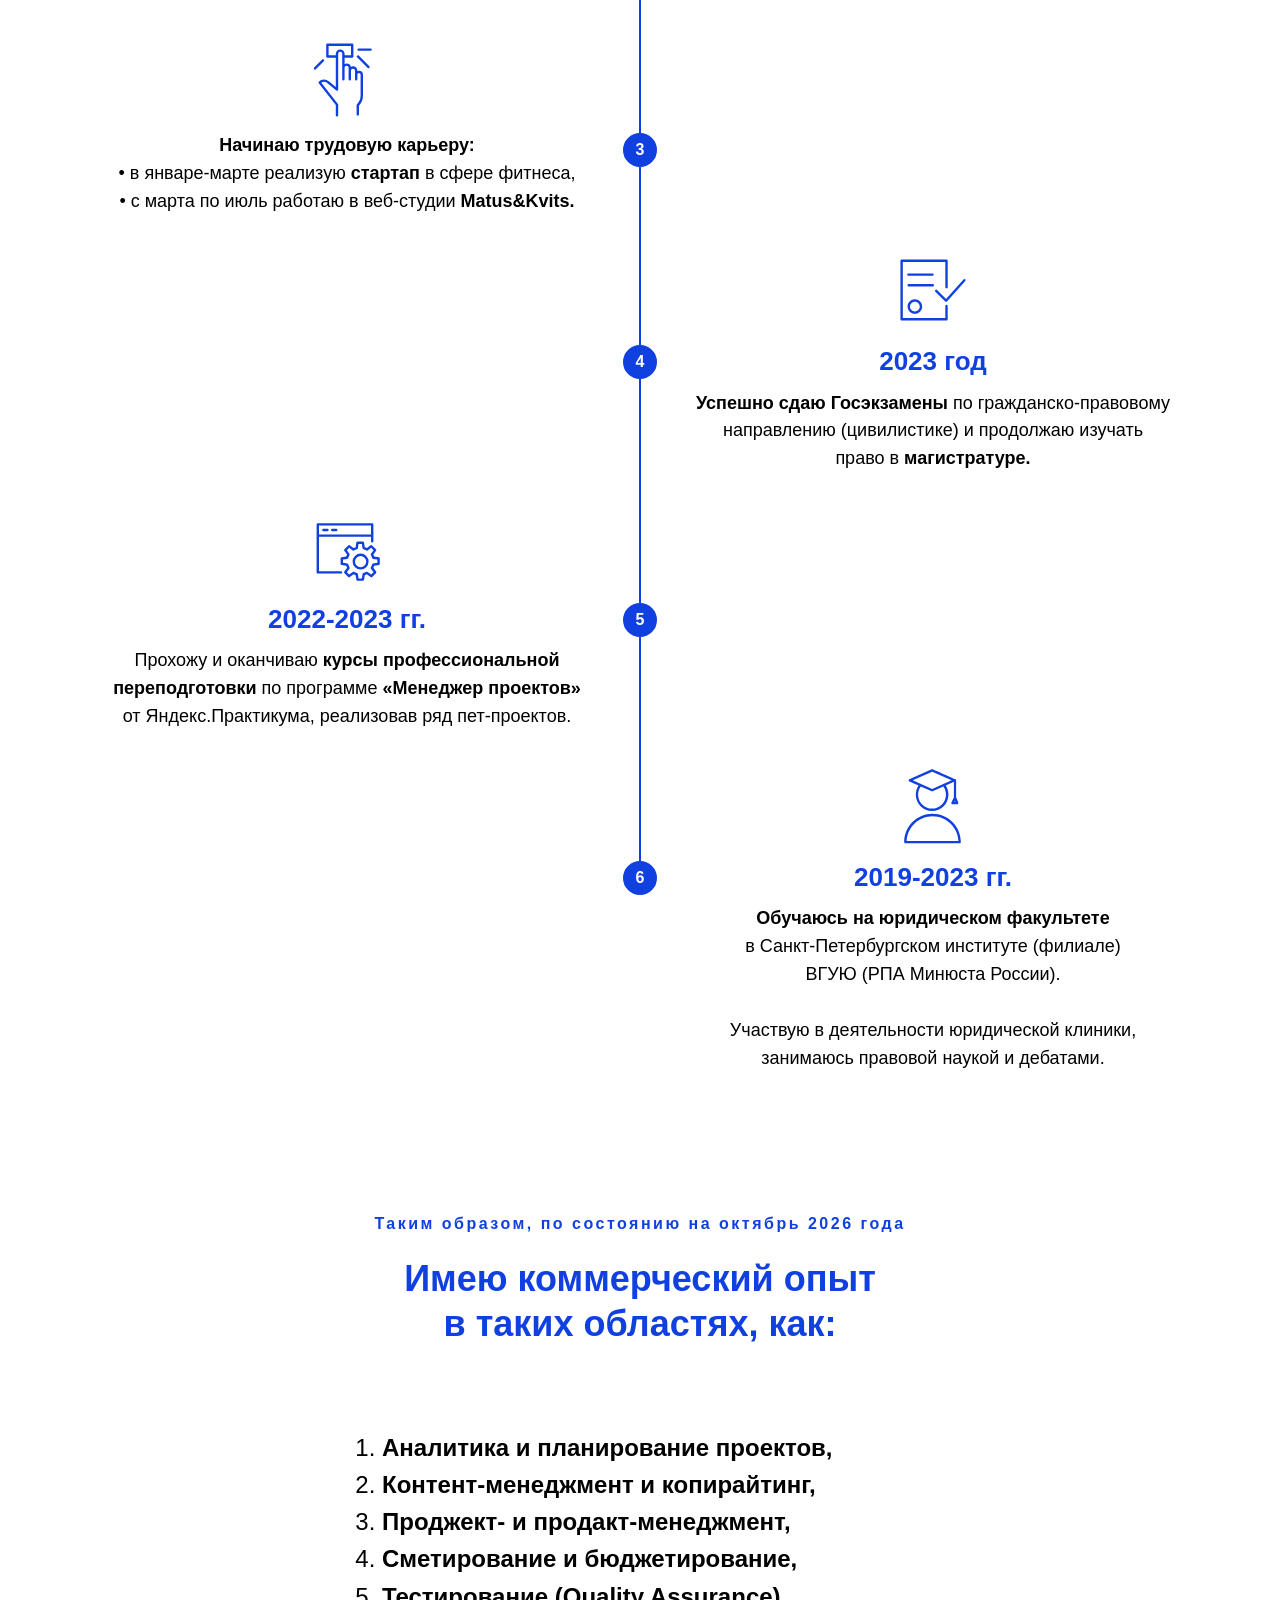
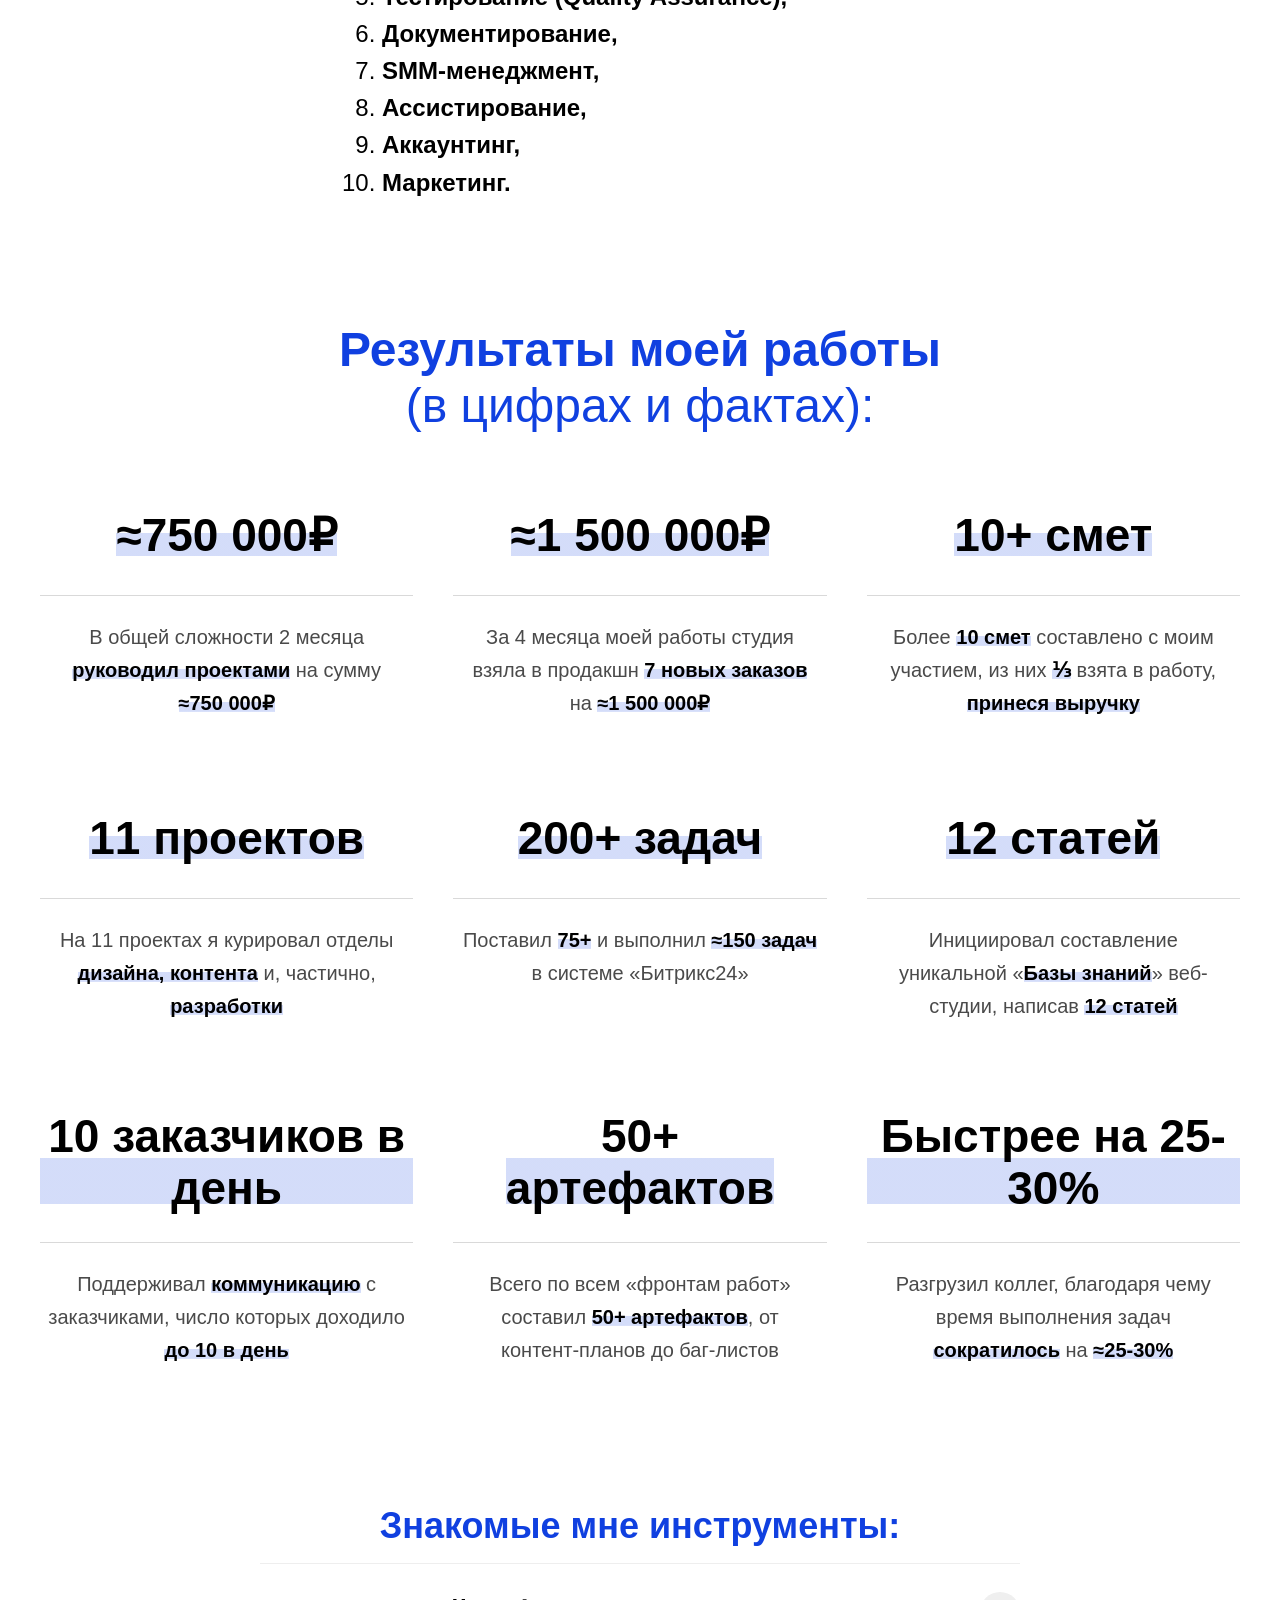
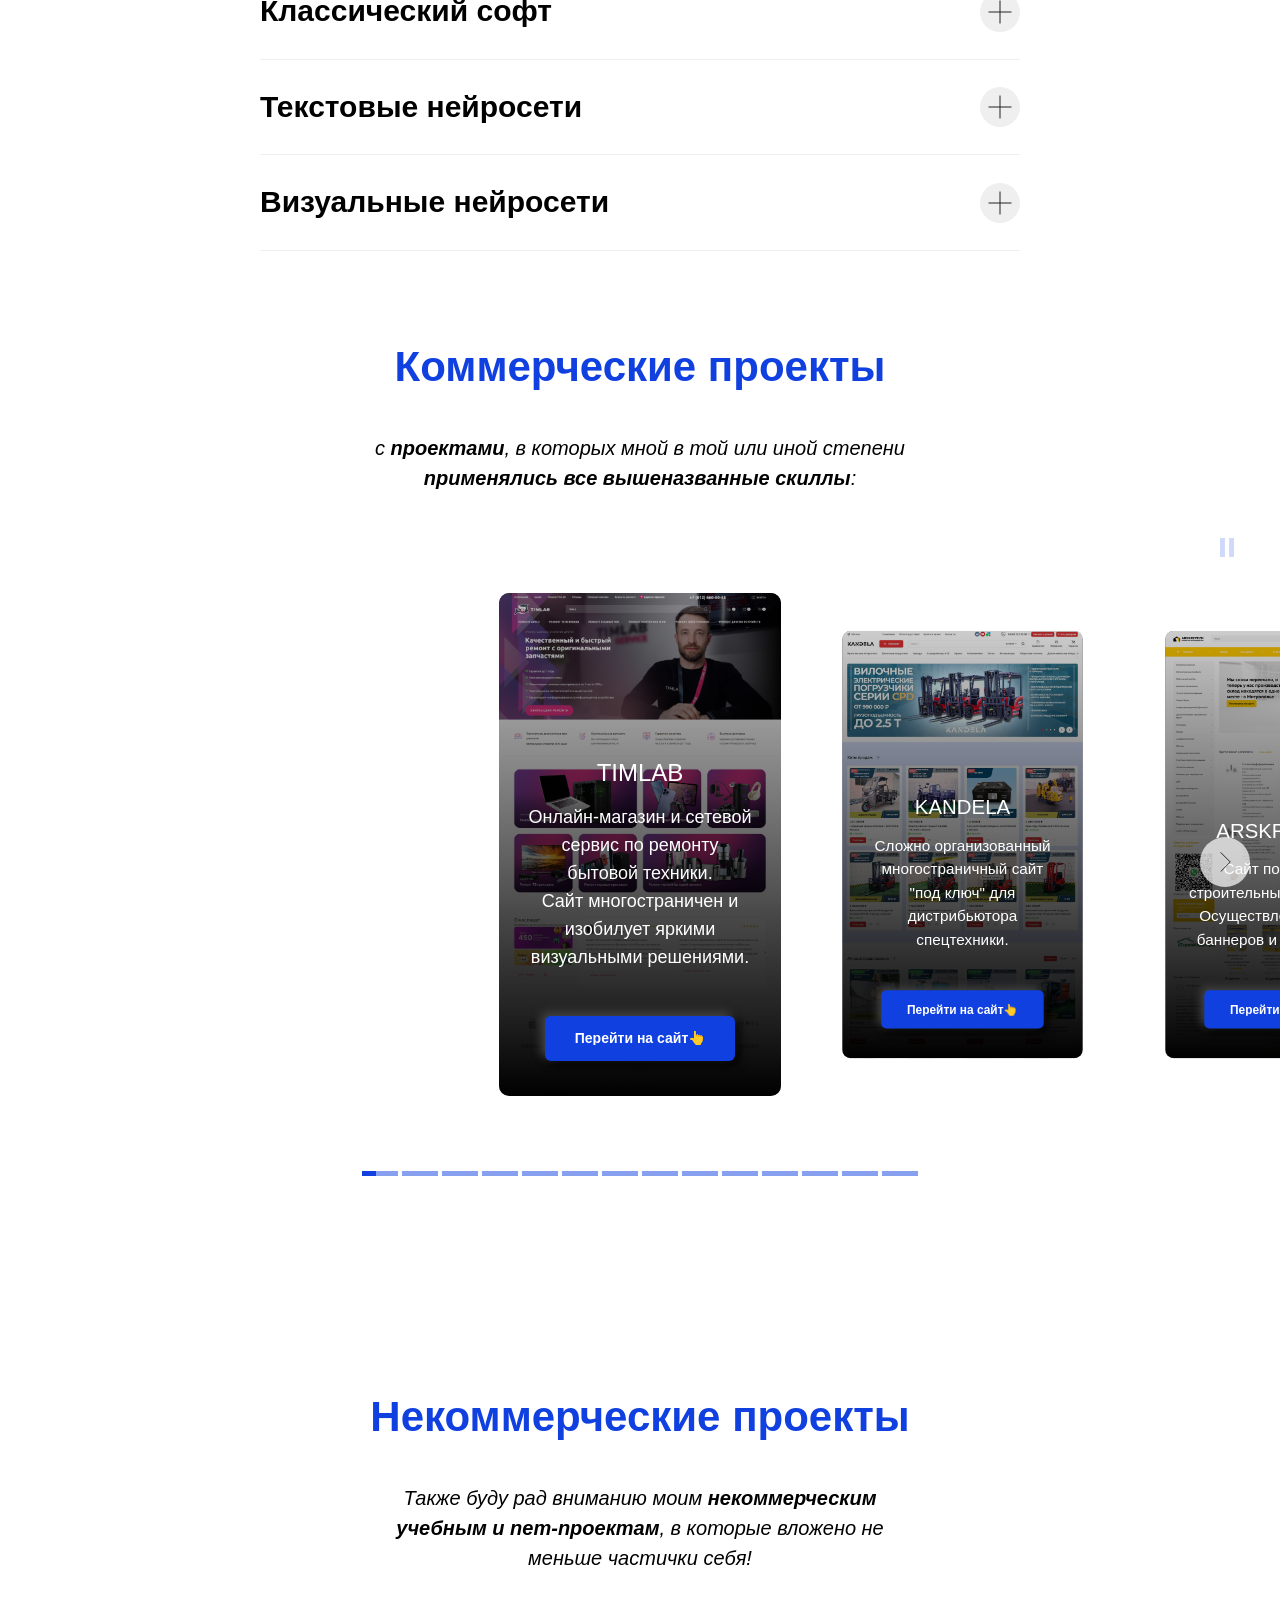
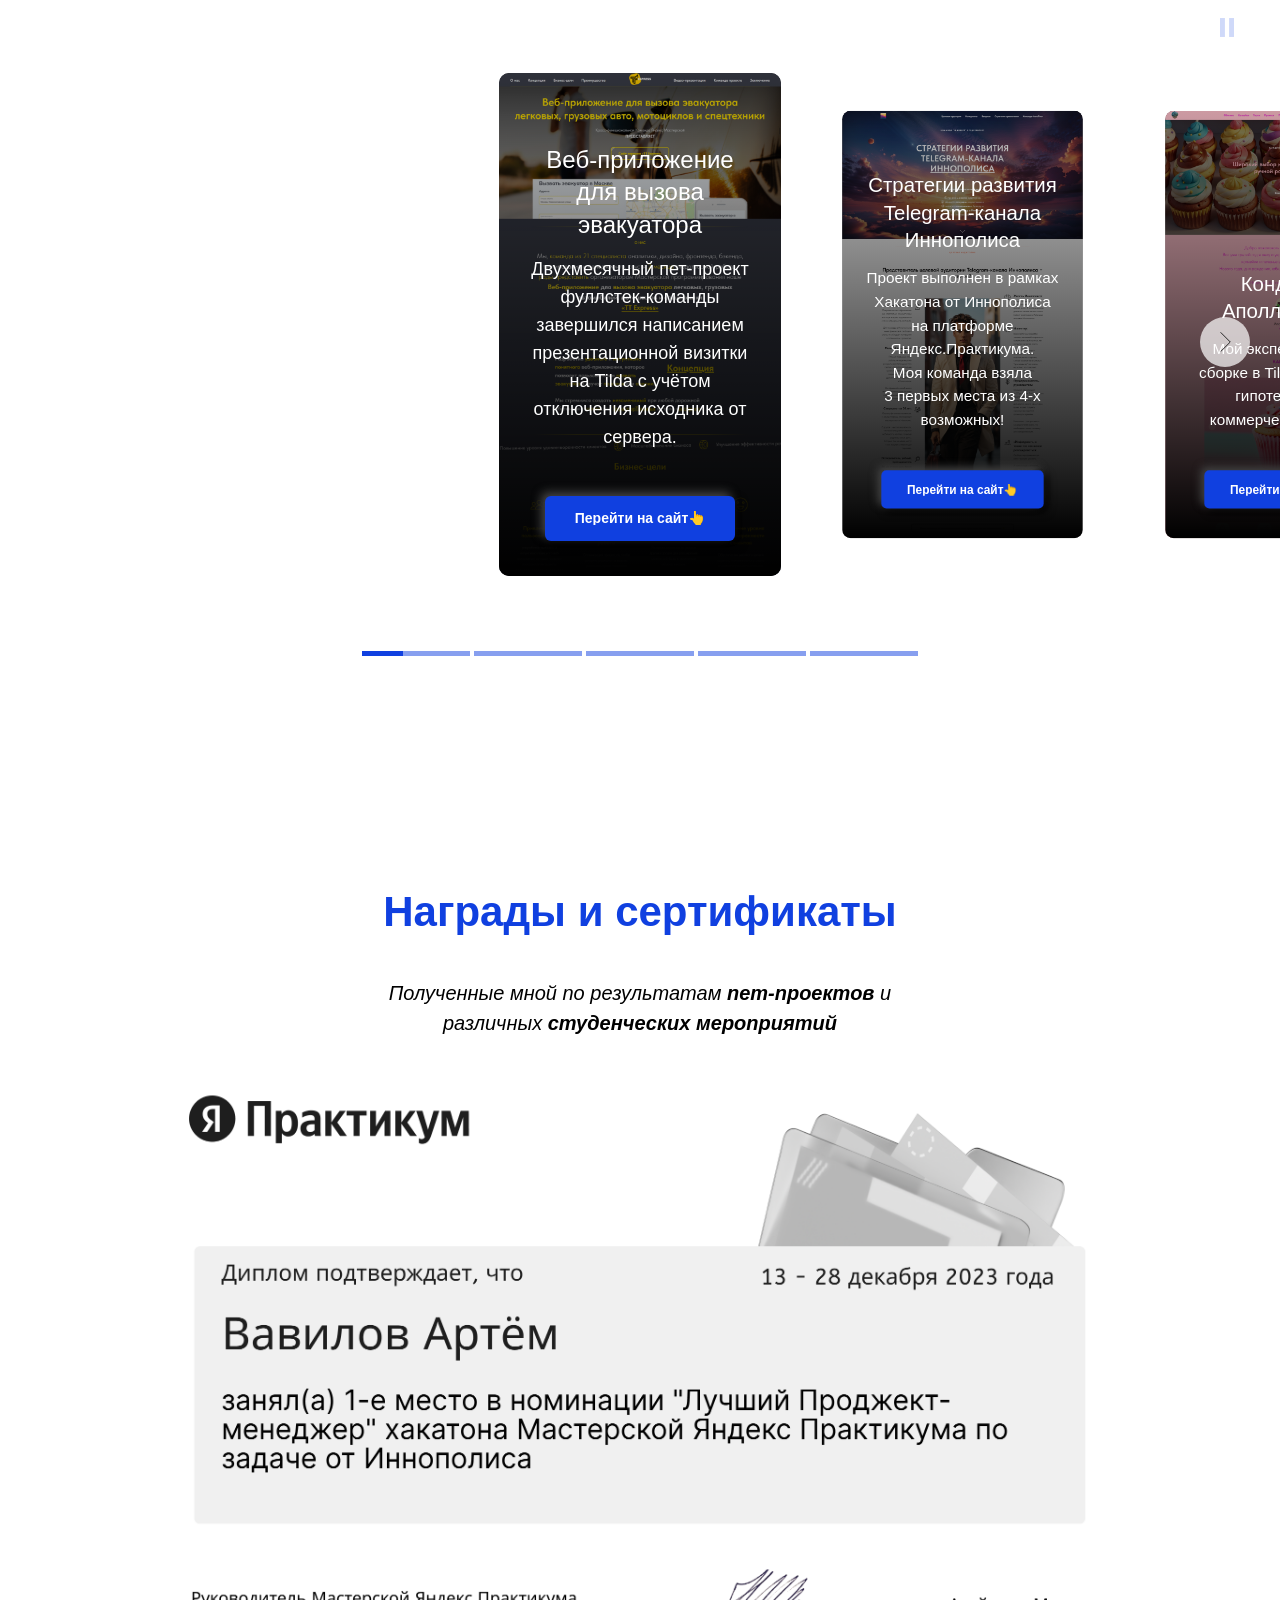
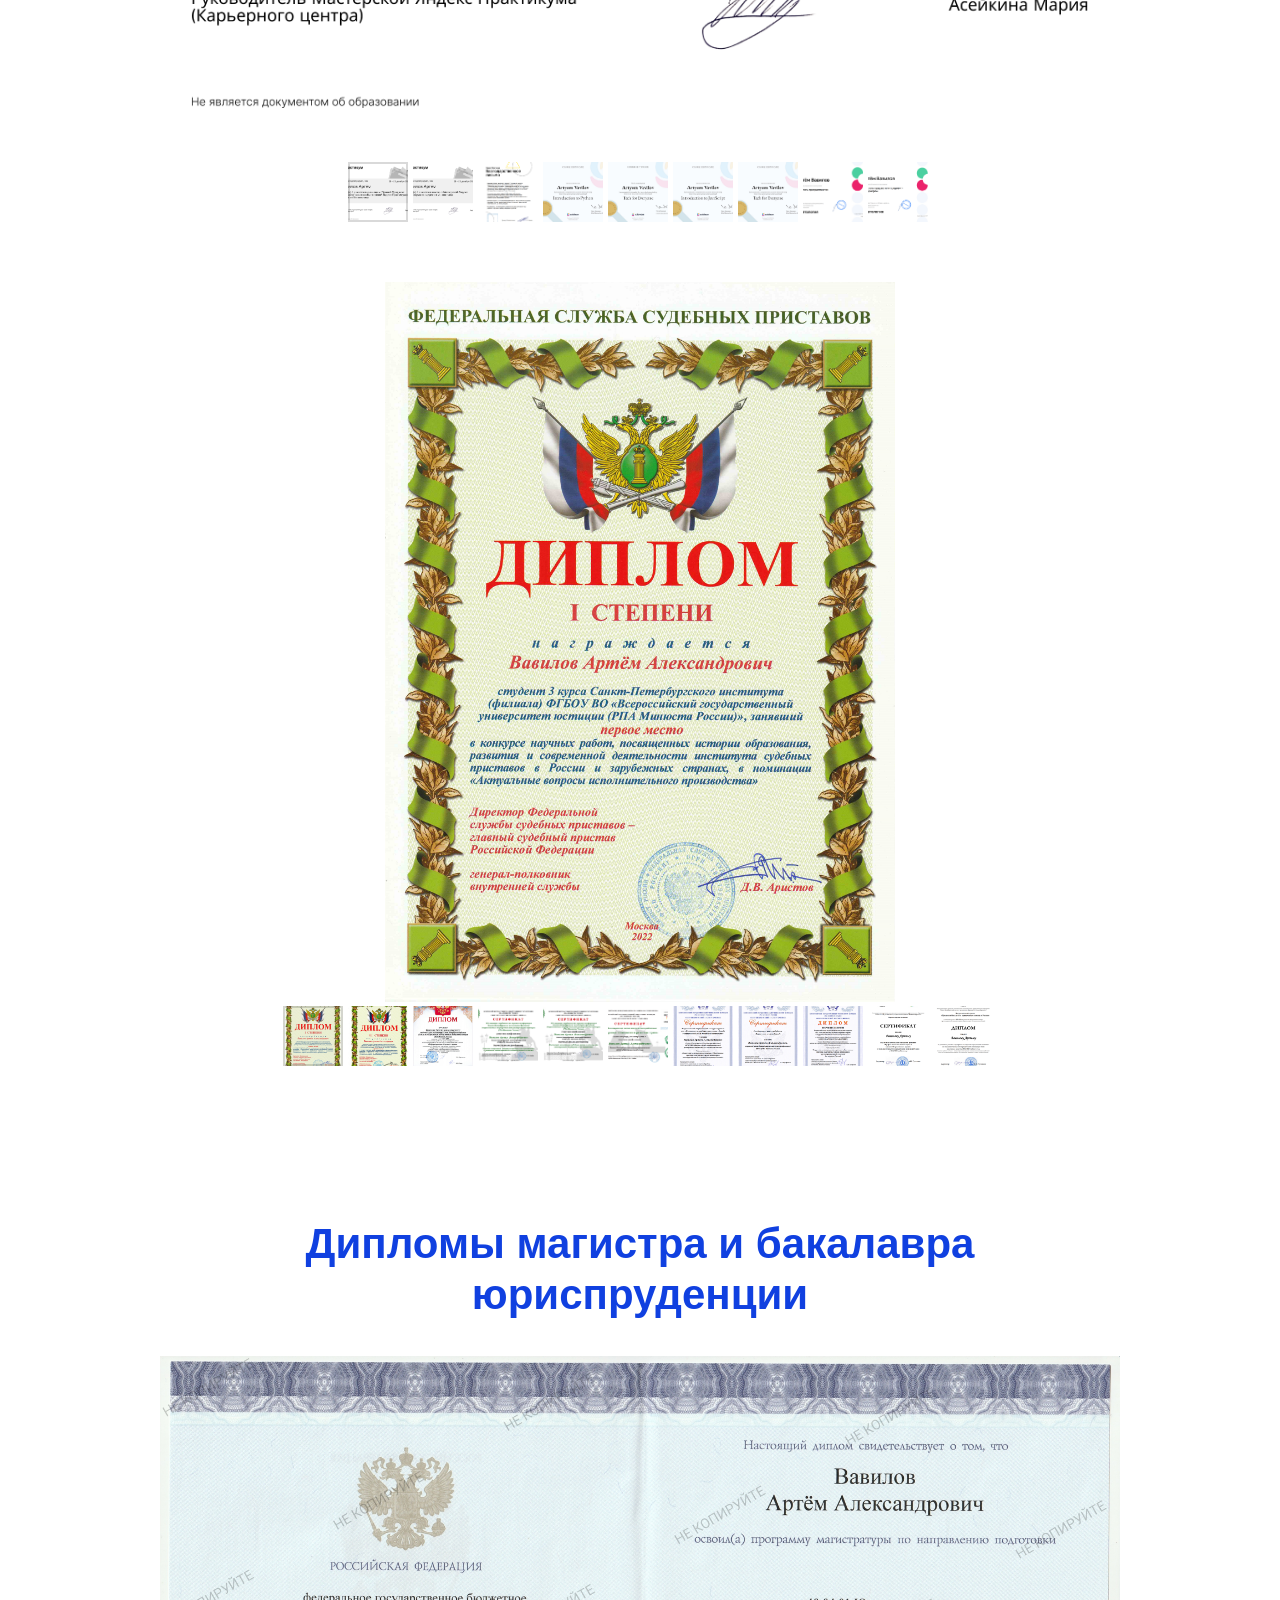
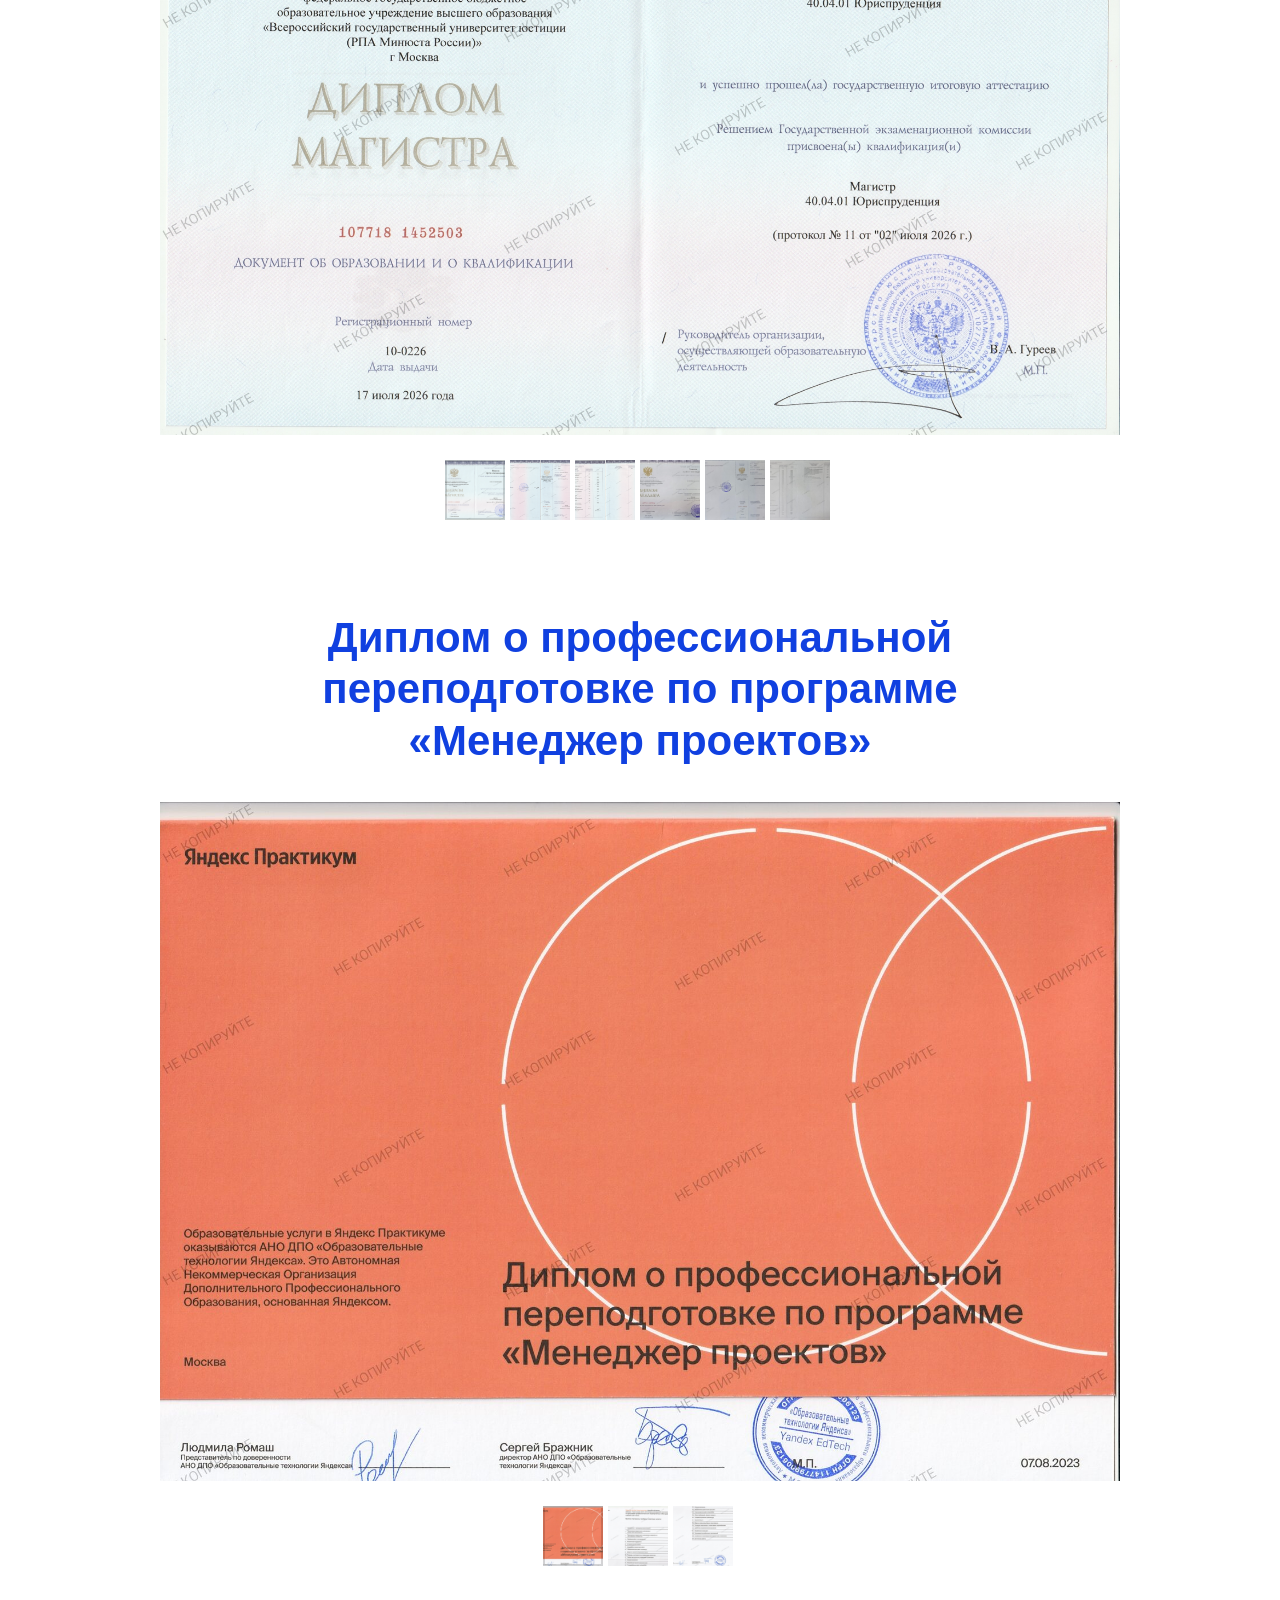
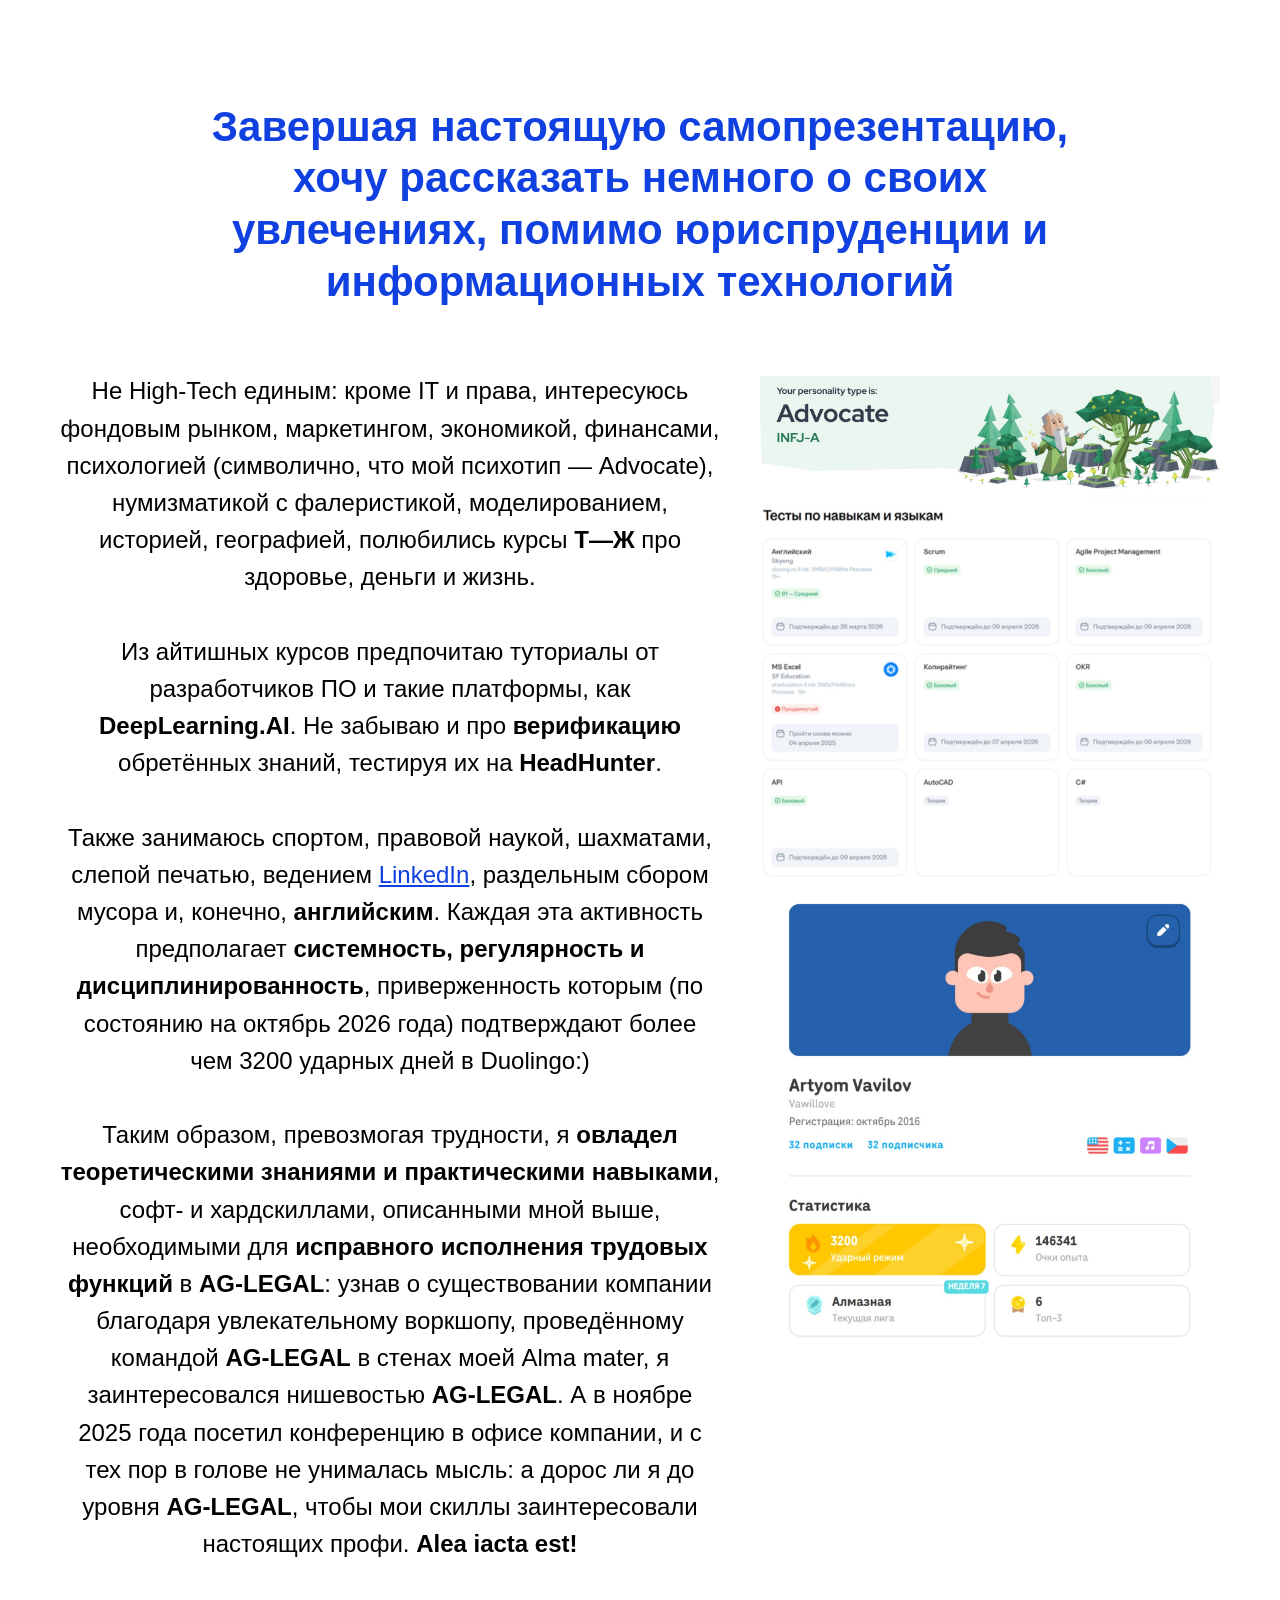
==== commit eaaf5a94: "3rd" ====
--- a/index.html
+++ b/index.html
@@ -846,10 +846,9 @@
                                         src="images/lib__icons__tilda__-__paint__1040e0--1-0-100__cta_cta_button_click_hand.svg"
                                         imgfield="li_img__1743676564304" alt="">
                                     <div class="t576__title t-name t-name_lg" field="li_title__1743676564304">
-                                        <p style="text-align: center;">2024 год</p>
                                     </div>
                                     <div class="t576__descr t-text t-text_xs" field="li_descr__1743676564304">
-                                        <p style="text-align: center;"><strong>Начинаю трудовую карьеру:</strong><br>• в
+                                            <strong>Начинаю трудовую карьеру:</strong><br>• в
                                             январе-марте реализую <strong>стартап</strong> в сфере фитнеса,<br>• с марта
                                             по июль работаю в веб-студии <strong>Matus&amp;Kvits.</strong></p>
                                     </div>
@@ -3607,7 +3606,7 @@
                 </div>
             </div>
         </div>
-        <div id="rec929188731" class="r t-rec t-rec_pt_75 t-rec_pb_60" style="padding-top:45px;padding-bottom:60px; "
+        <div id="rec929188731" class="r t-rec t-rec_pt_75 t-rec_pb_60" style="padding-top:25px;padding-bottom:60px; "
             data-record-type="223"> <!-- T195 -->
             <div class="t195">
                 <div class="t-container">
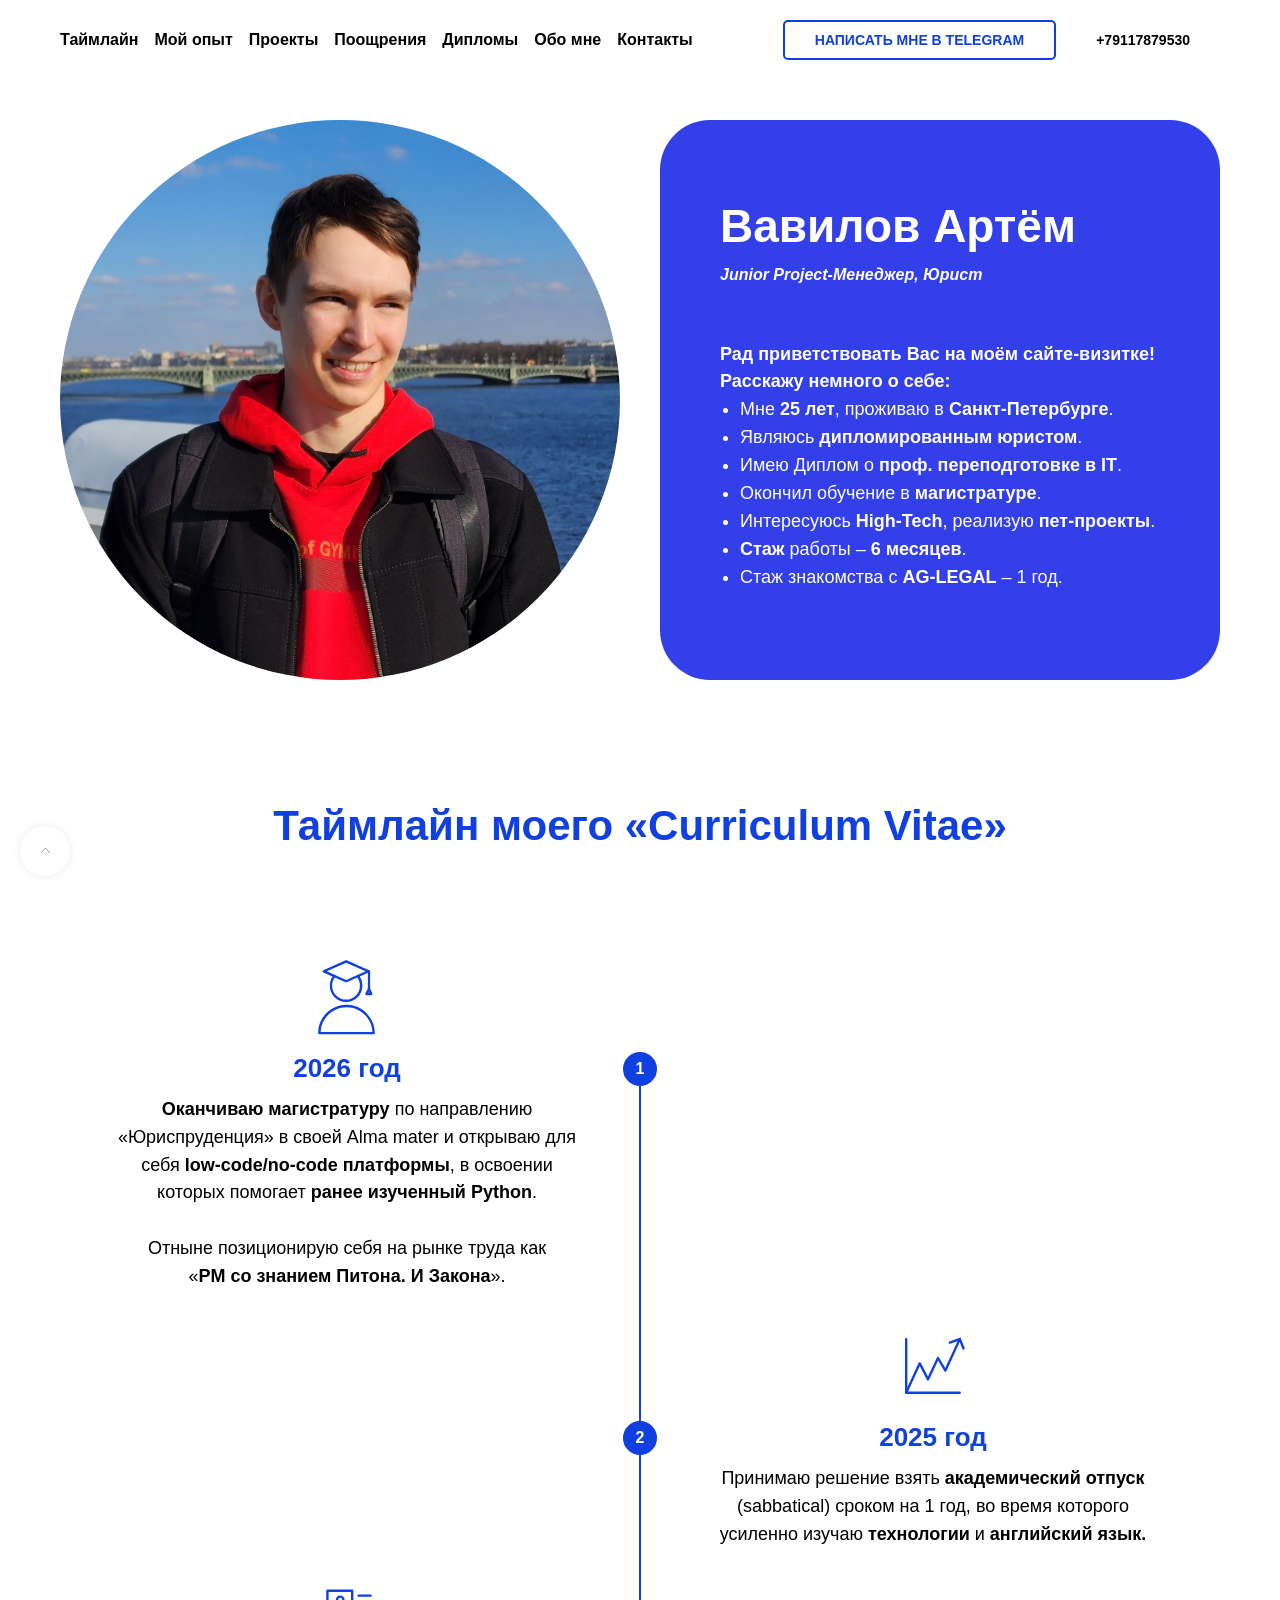
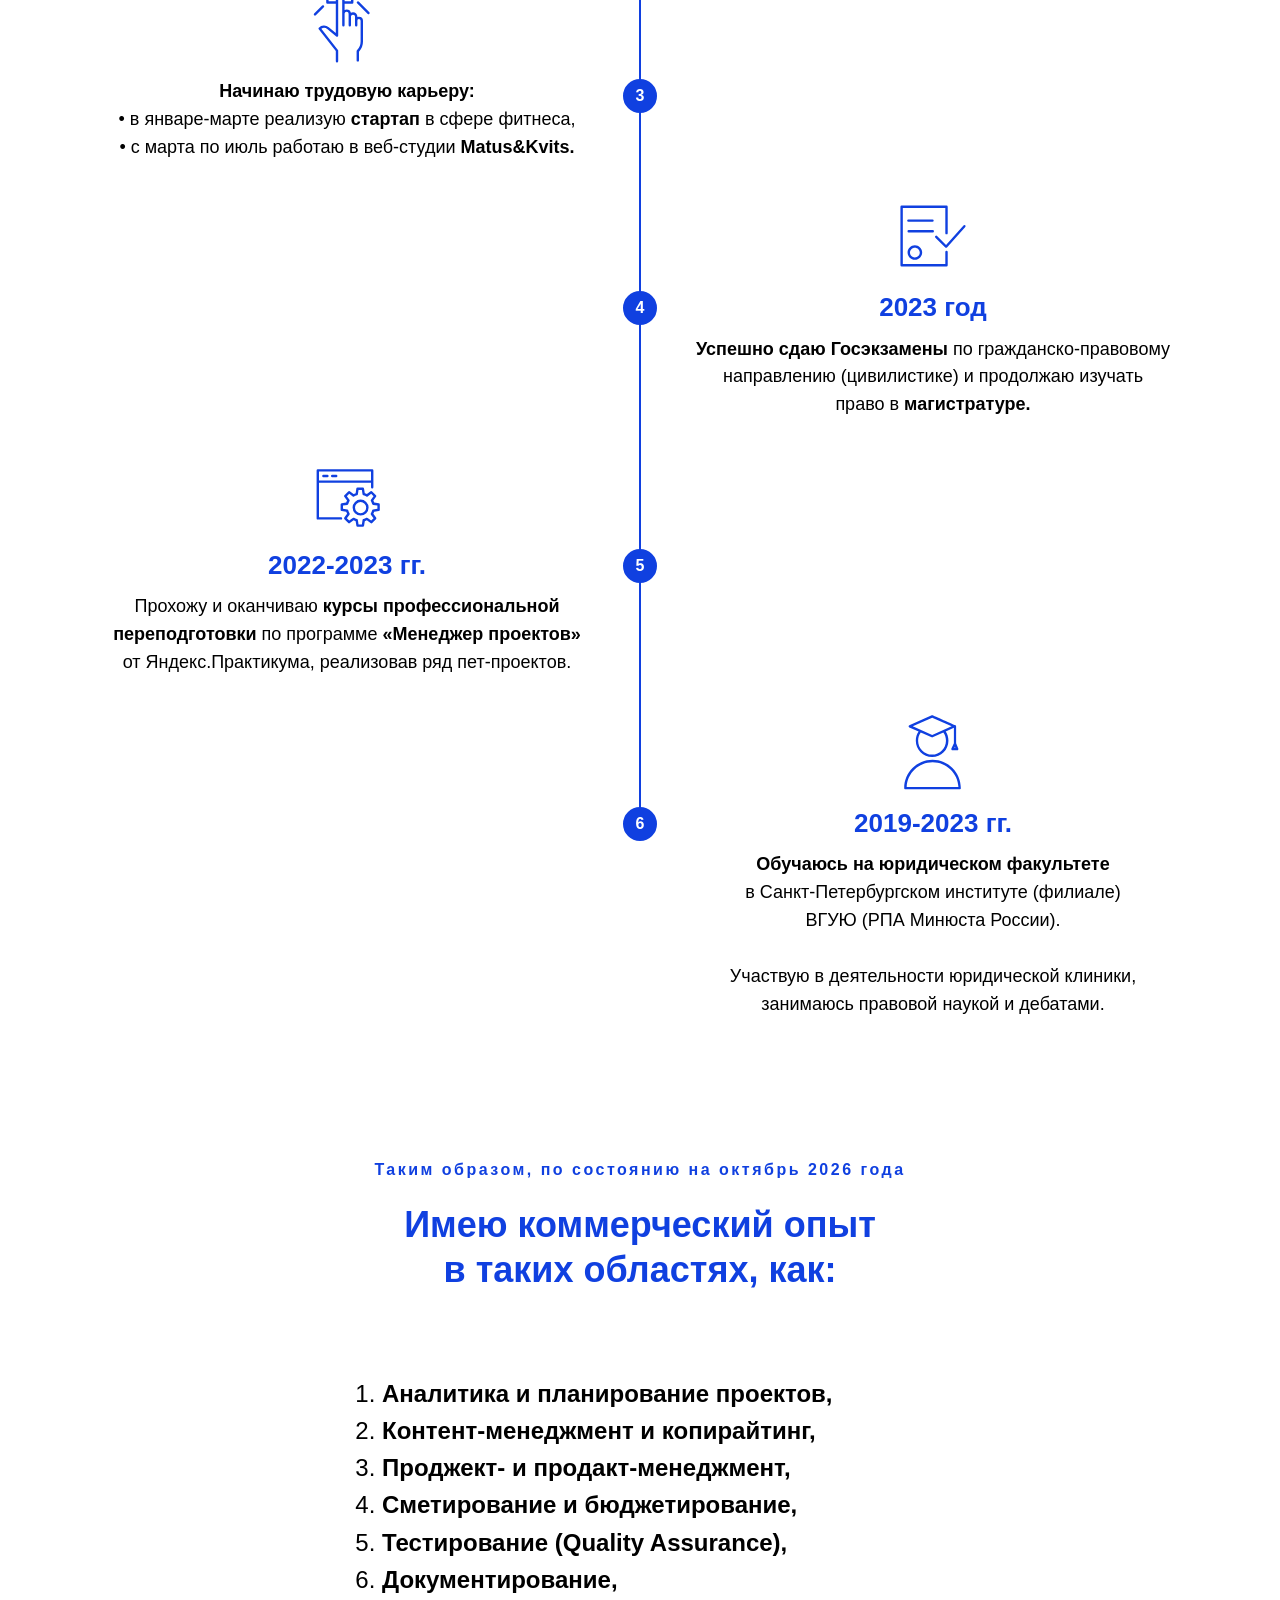
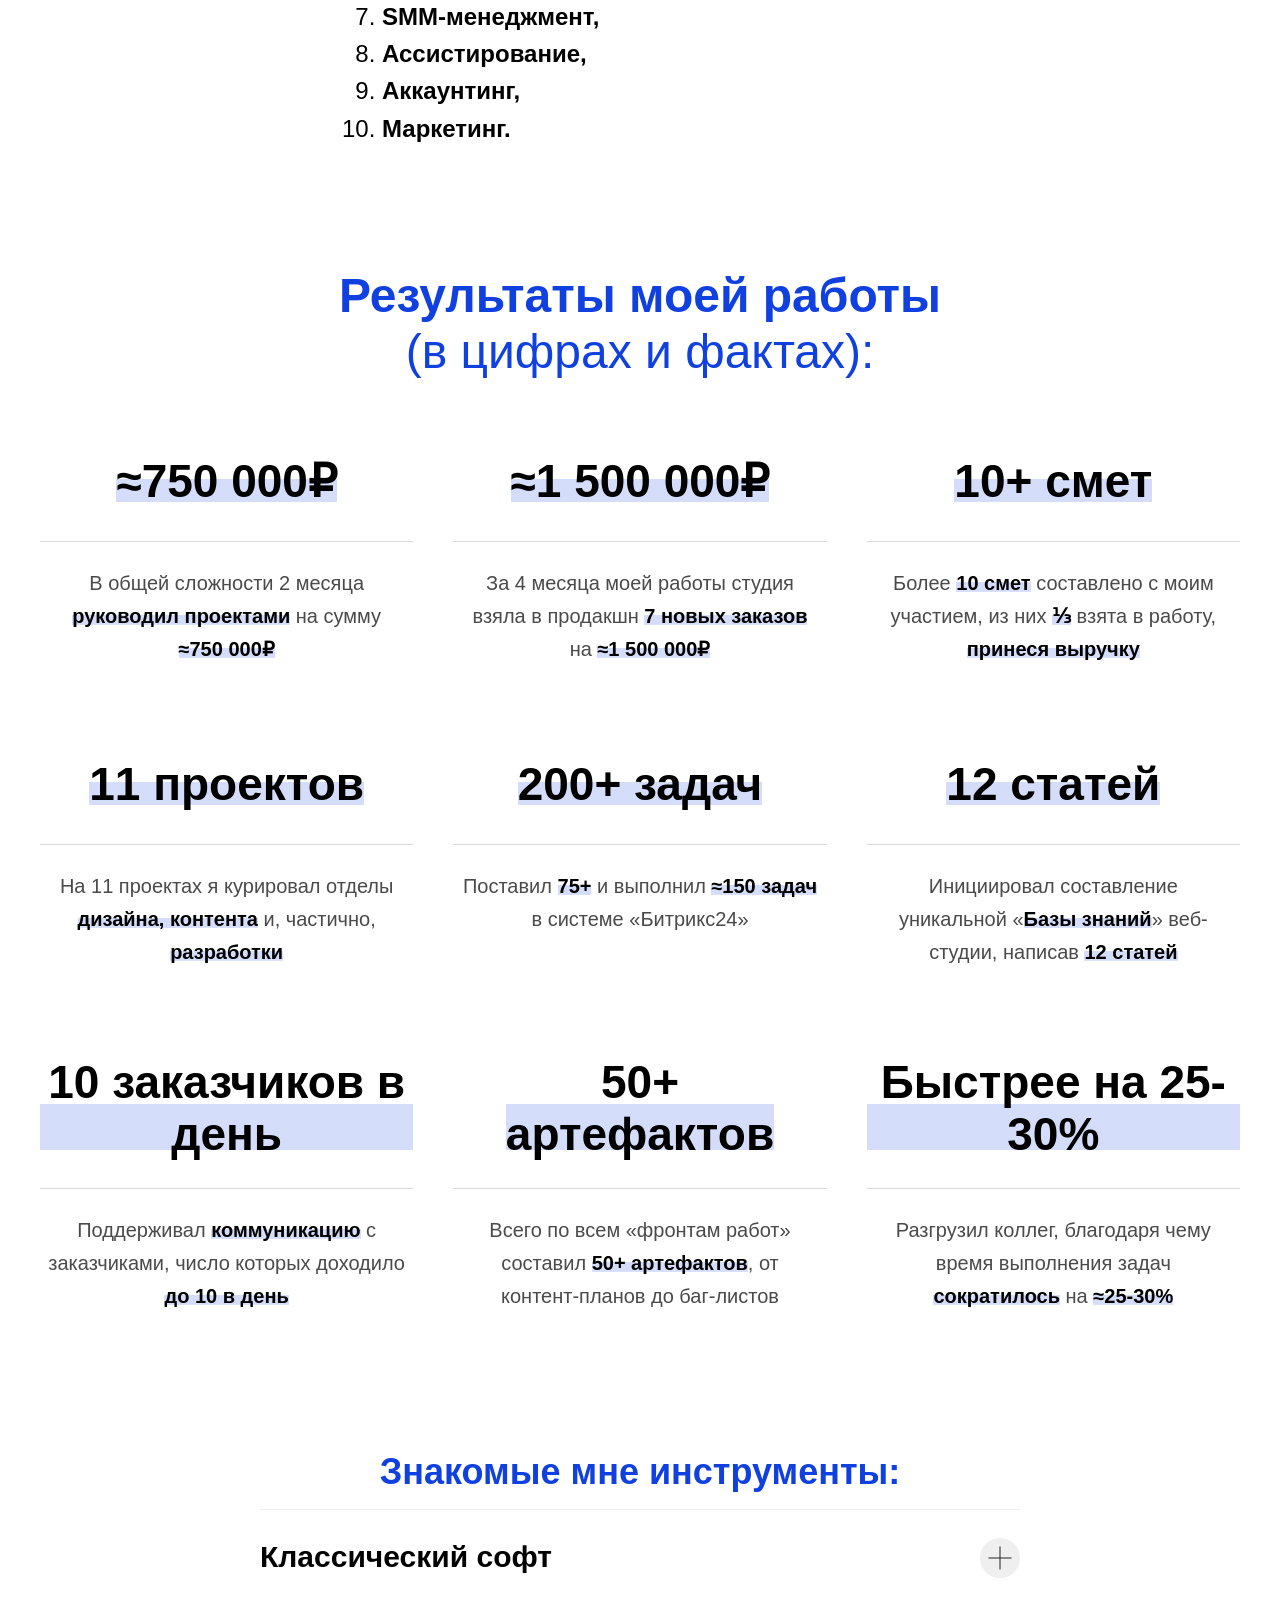
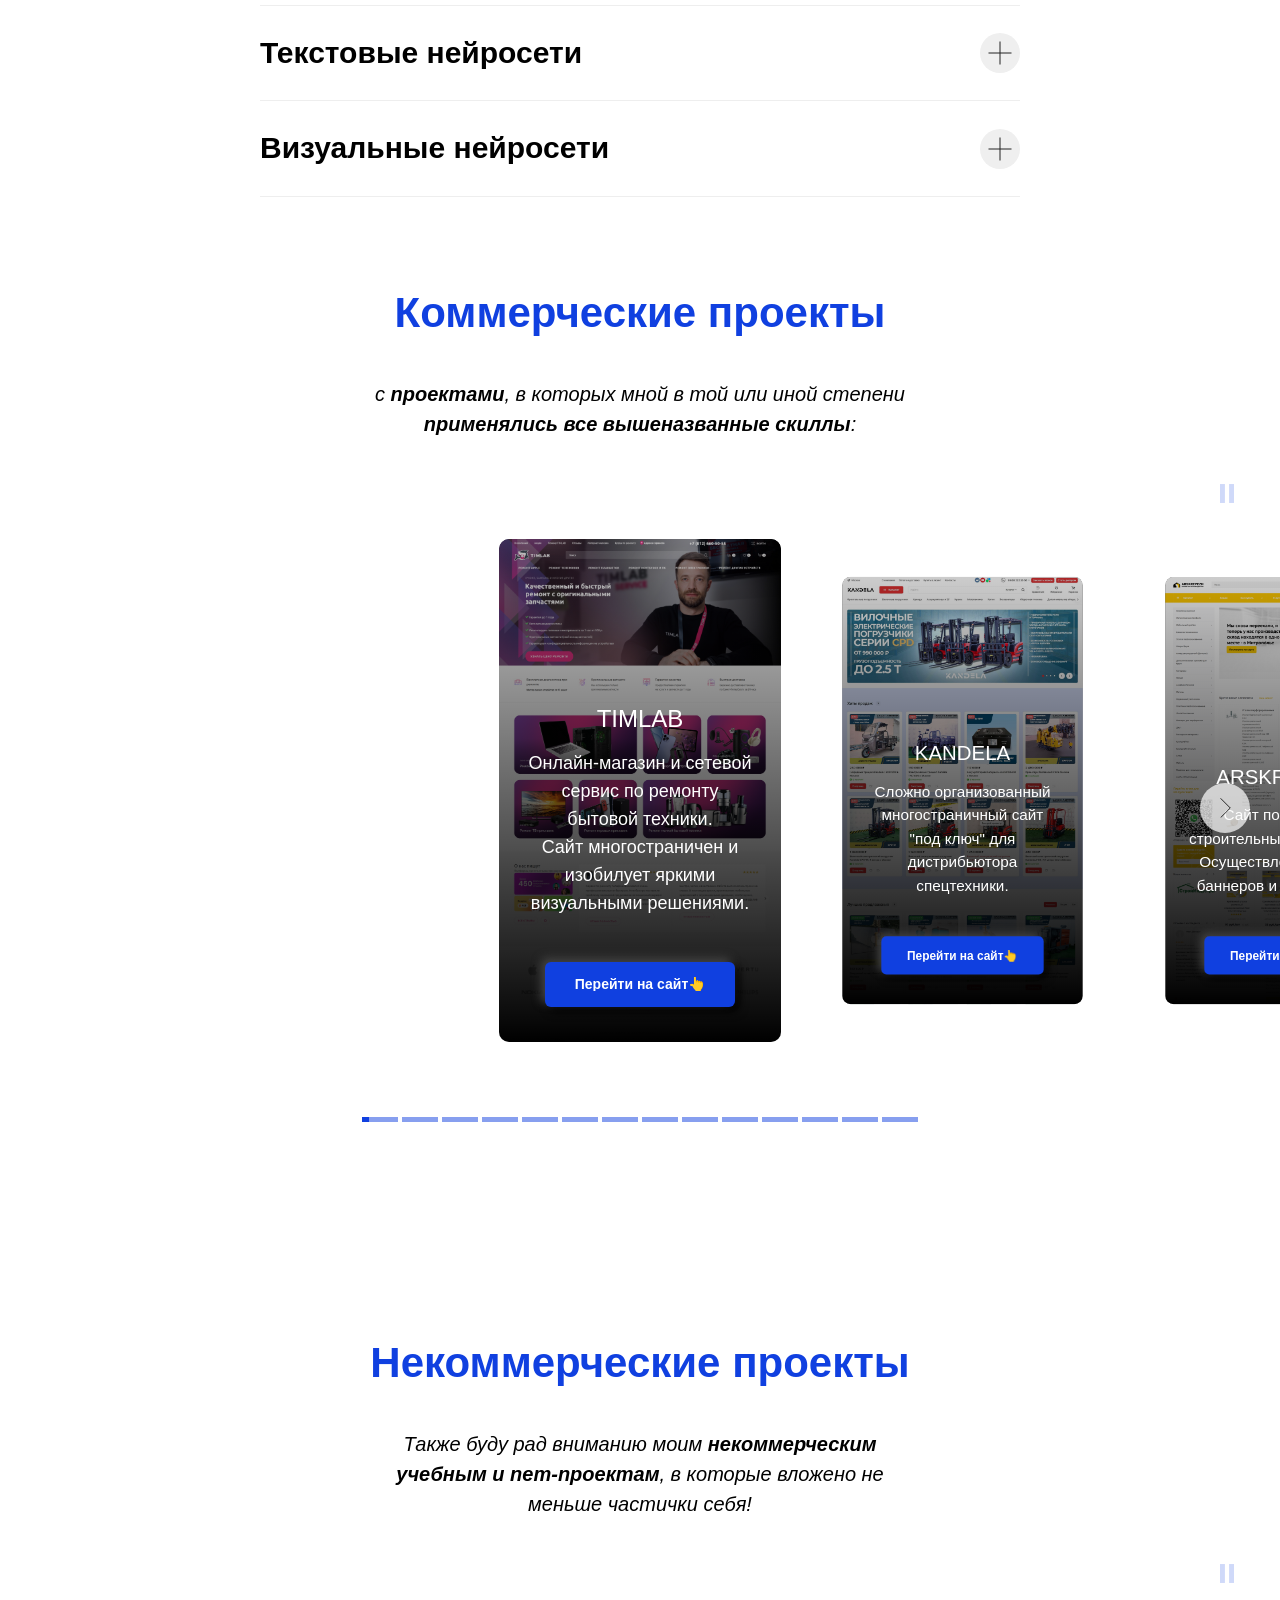
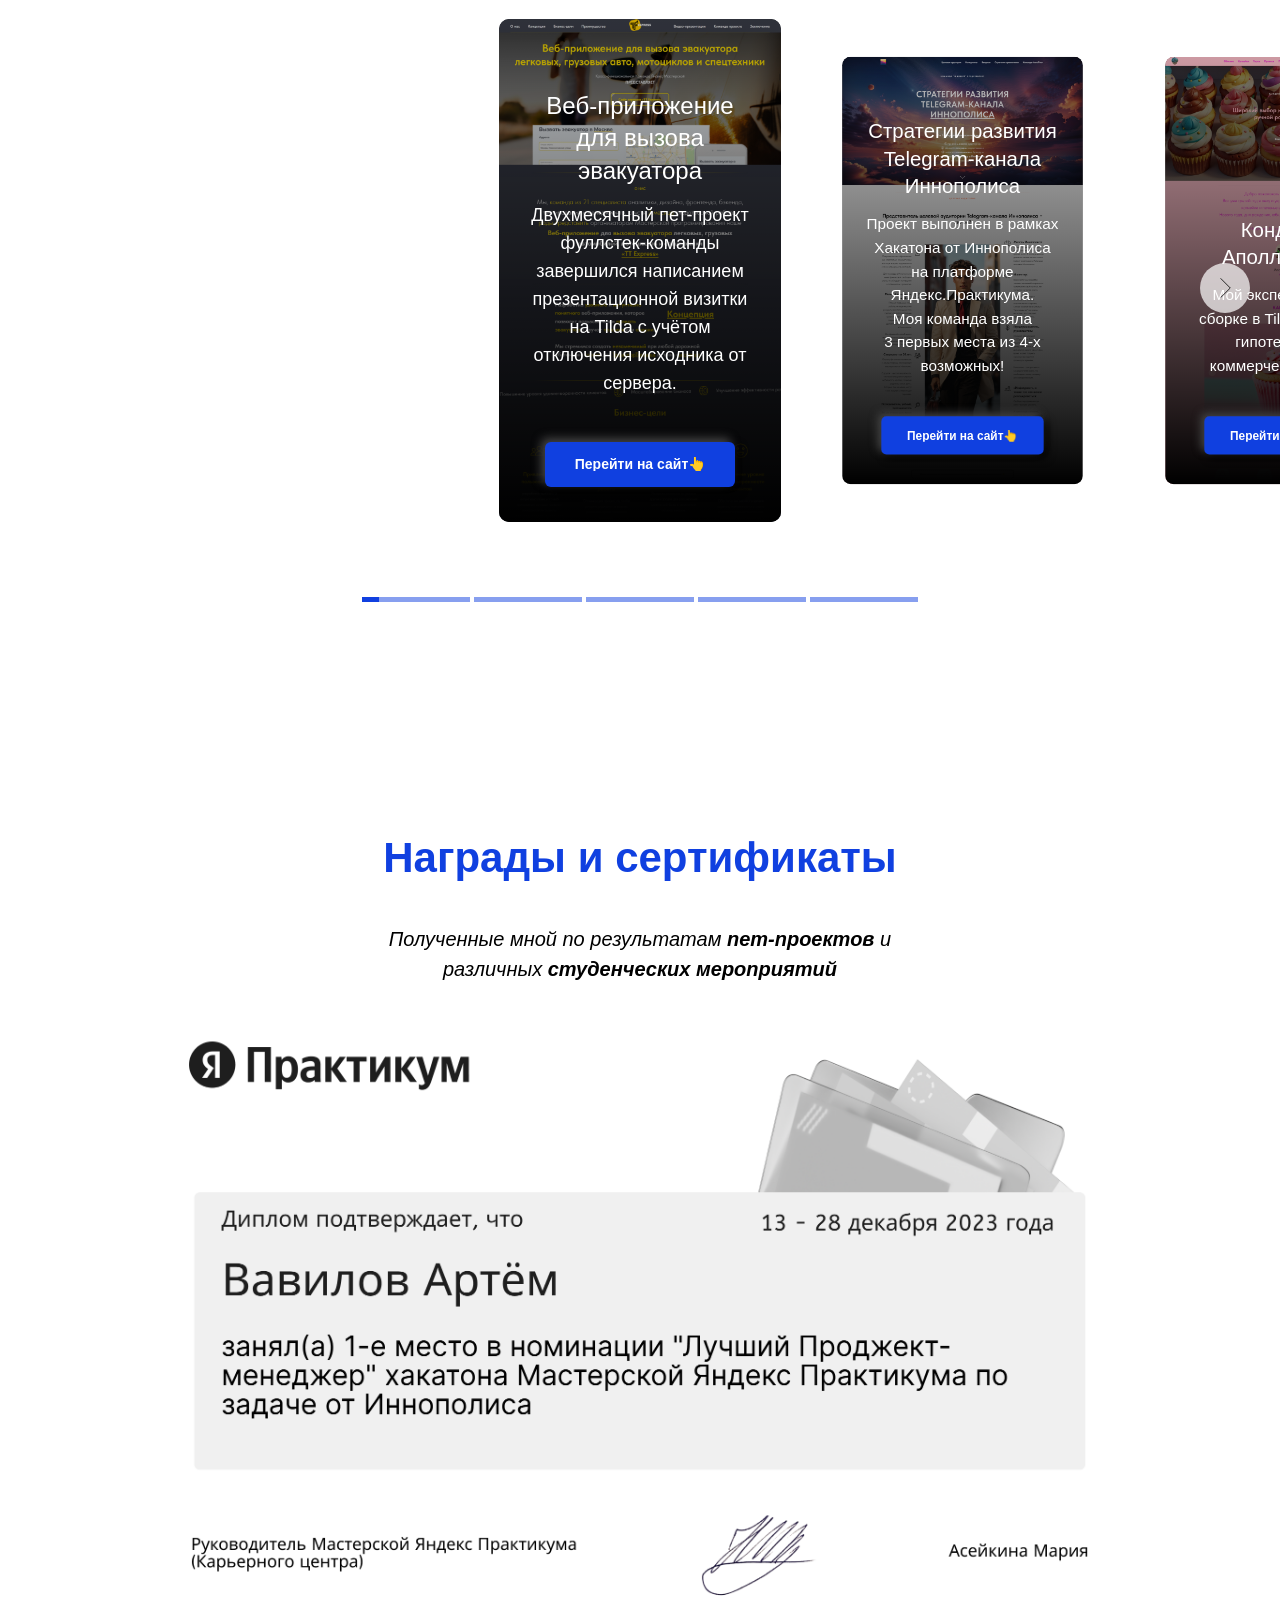
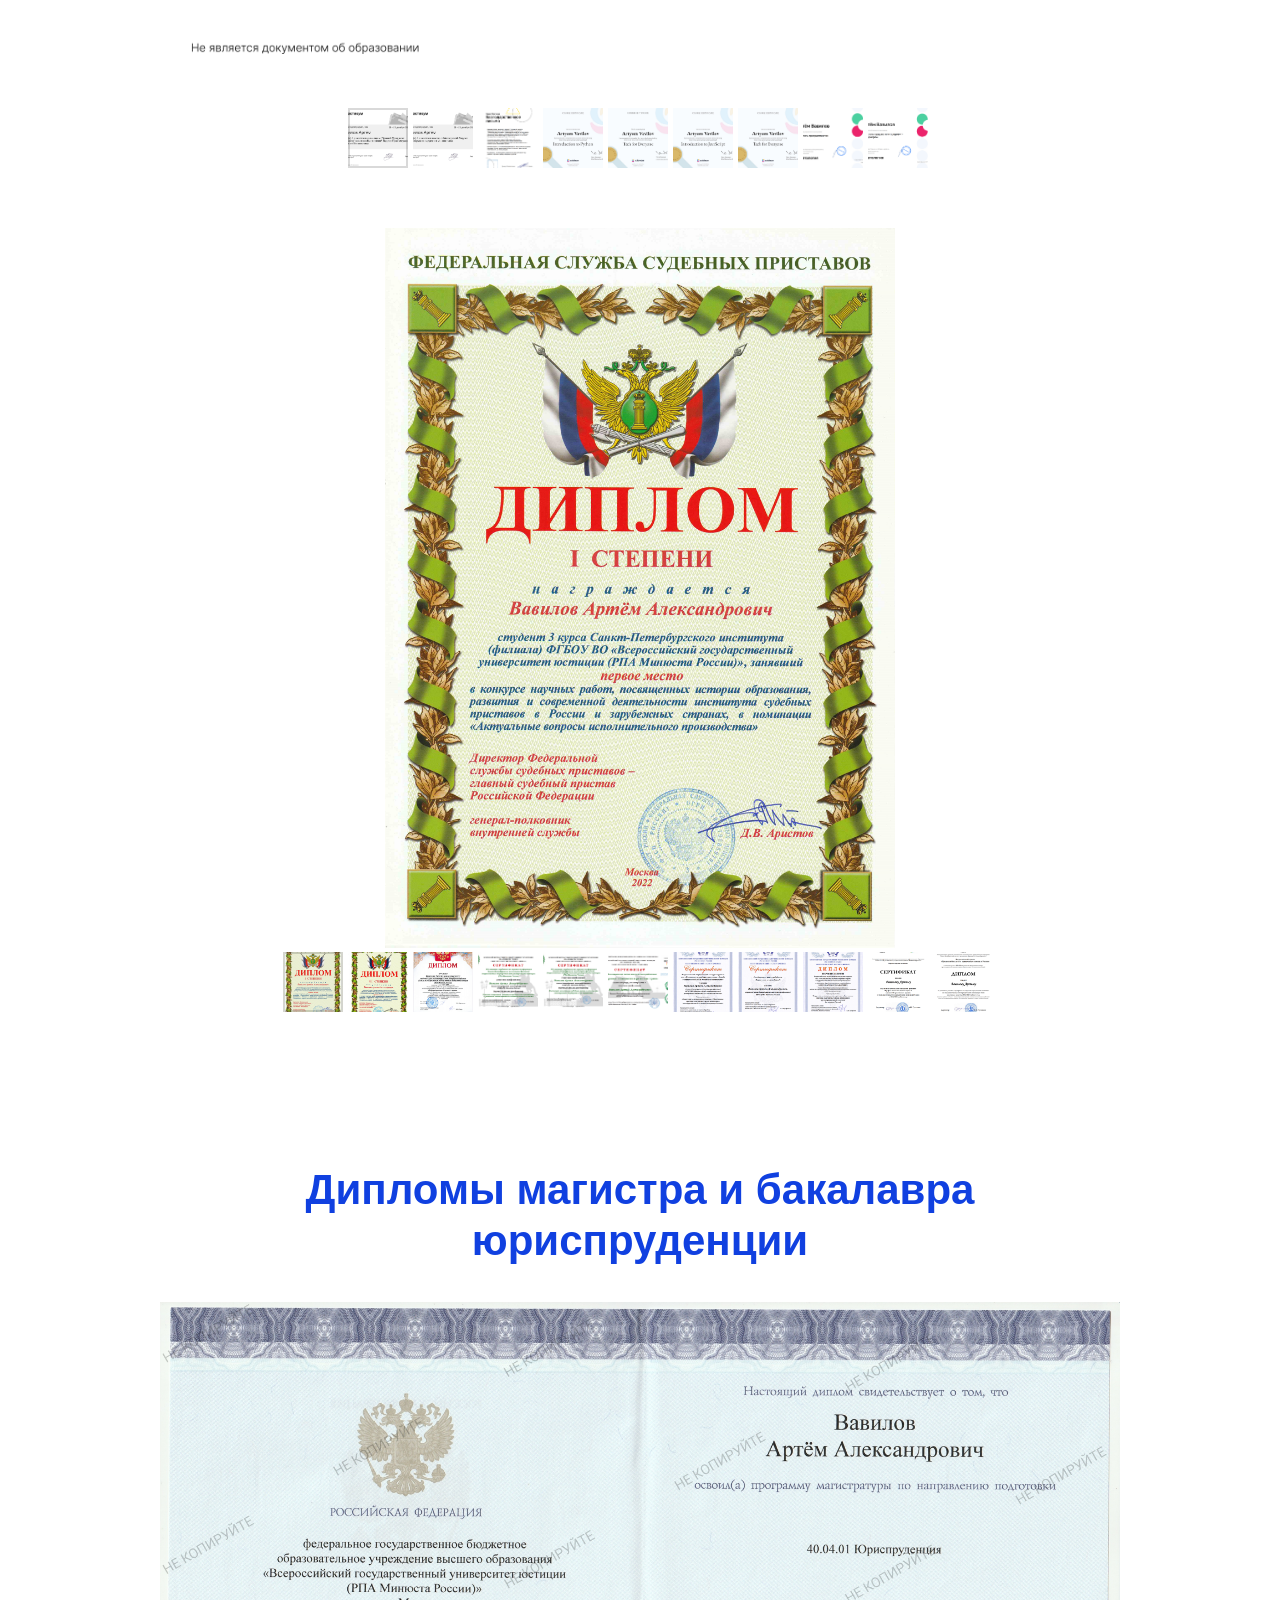
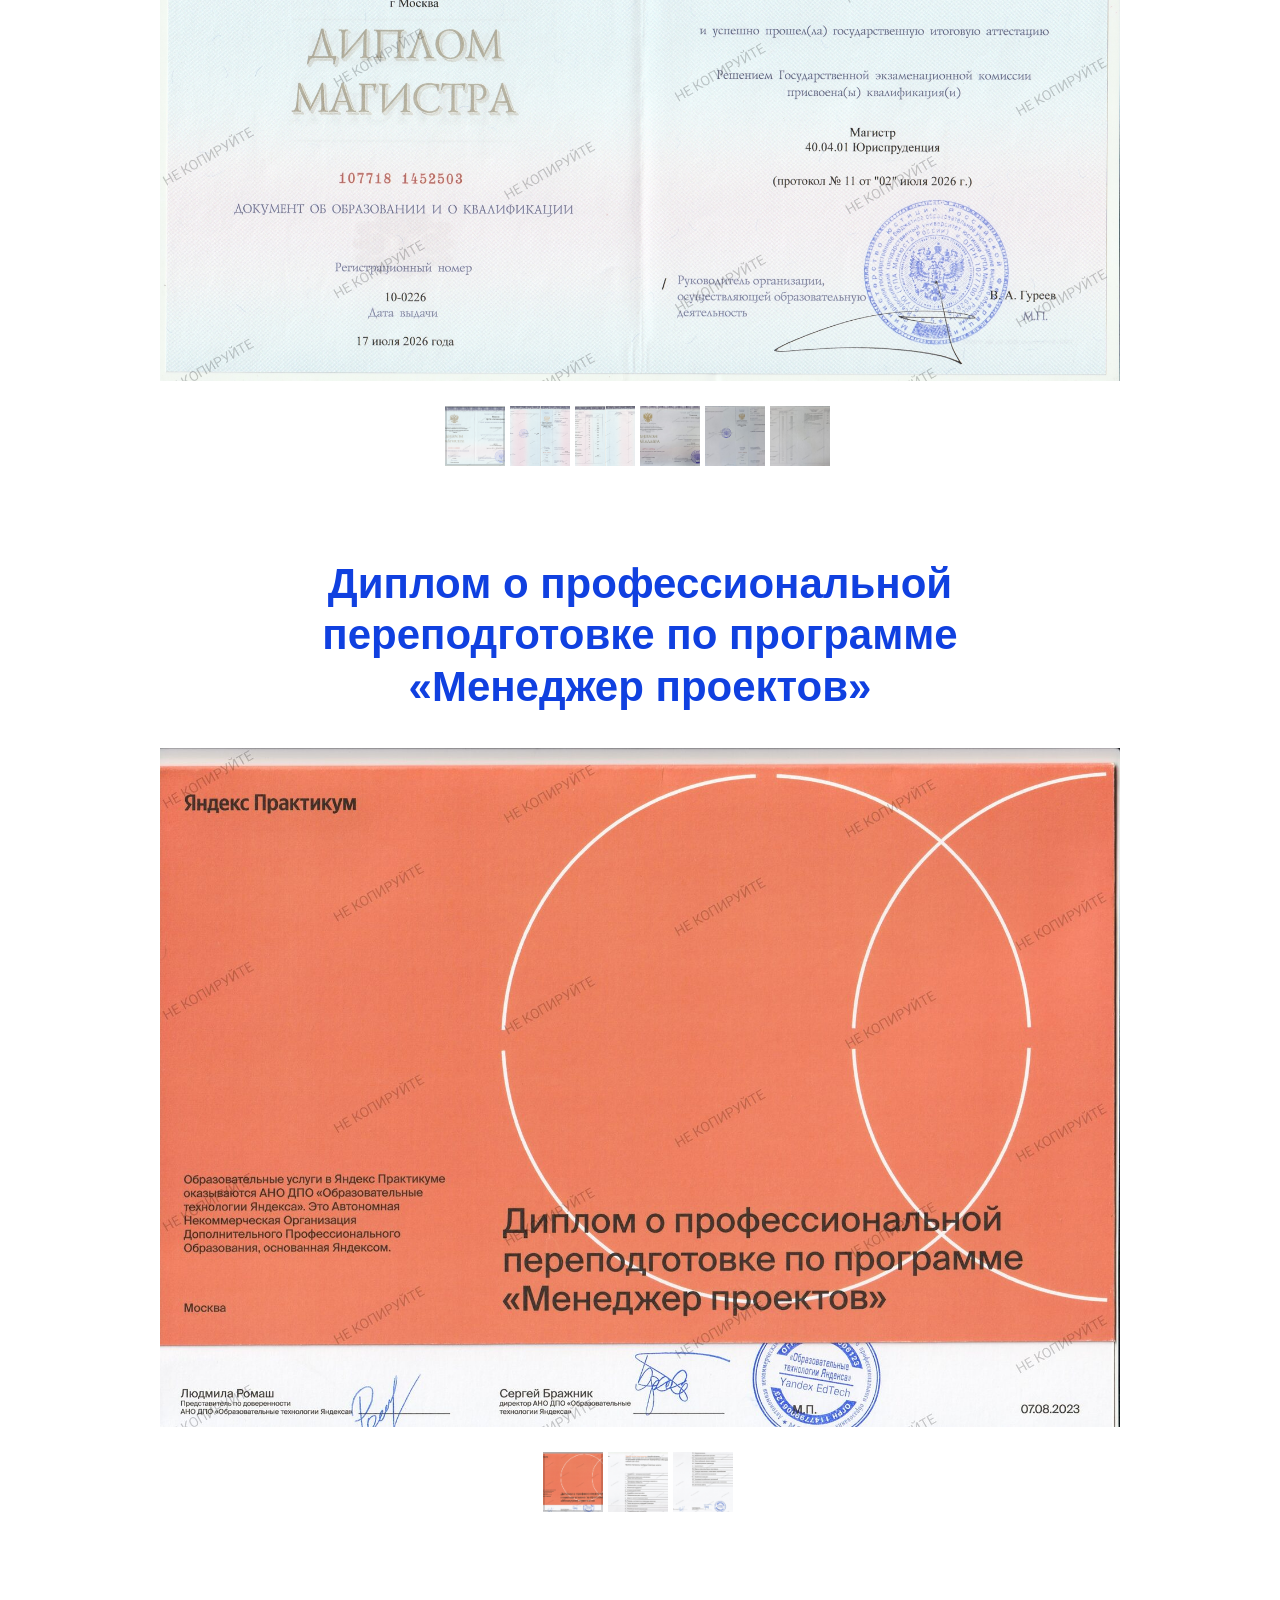
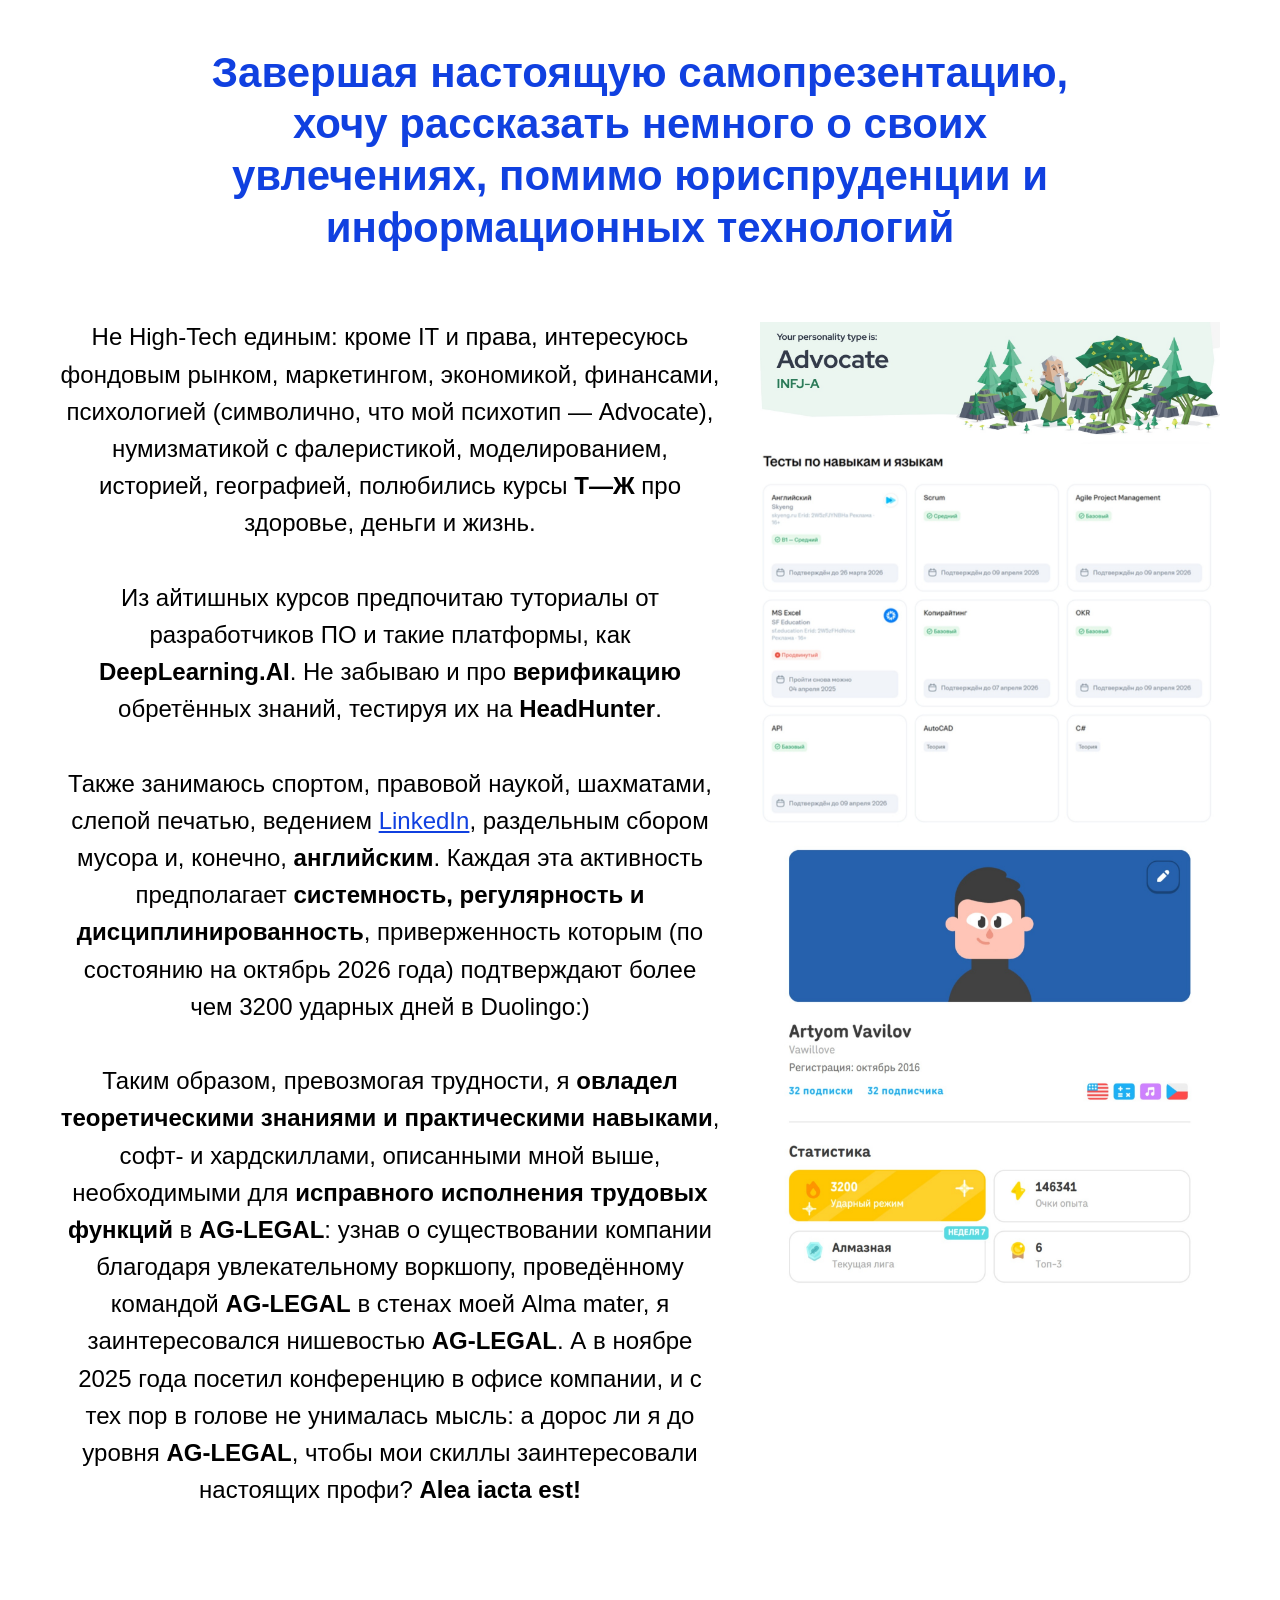
==== commit c3578ad2: "4th" ====
--- a/index.html
+++ b/index.html
@@ -3632,7 +3632,7 @@
                                 <p style="text-align: center;">Таким образом, превозмогая трудности, я <strong>овладел
                                         теоретическими знаниями и практическими навыками</strong>, софт- и хардскиллами,
                                     описанными мной выше, необходимыми для <strong>исправного исполнения трудовых
-                                        функций</strong> в <strong>AG-LEGAL</strong>: узнав о существовании компании благодаря увлекательному воркшопу, проведённому командой <strong>AG-LEGAL</strong> в стенах моей Alma mater, я заинтересовался нишевостью <strong>AG-LEGAL</strong>. А в ноябре 2025 года посетил конференцию в офисе компании, и с тех пор в голове не унималась мысль: а дорос ли я до уровня <strong>AG-LEGAL</strong>, чтобы мои скиллы заинтересовали настоящих профи. <strong>Alea iacta est!</strong></p>
+                                        функций</strong> в <strong>AG-LEGAL</strong>: узнав о существовании компании благодаря увлекательному воркшопу, проведённому командой <strong>AG-LEGAL</strong> в стенах моей Alma mater, я заинтересовался нишевостью <strong>AG-LEGAL</strong>. А в ноябре 2025 года посетил конференцию в офисе компании, и с тех пор в голове не унималась мысль: а дорос ли я до уровня <strong>AG-LEGAL</strong>, чтобы мои скиллы заинтересовали настоящих профи? <strong>Alea iacta est!</strong></p>
                             </div>
                         </div>
                     </div>
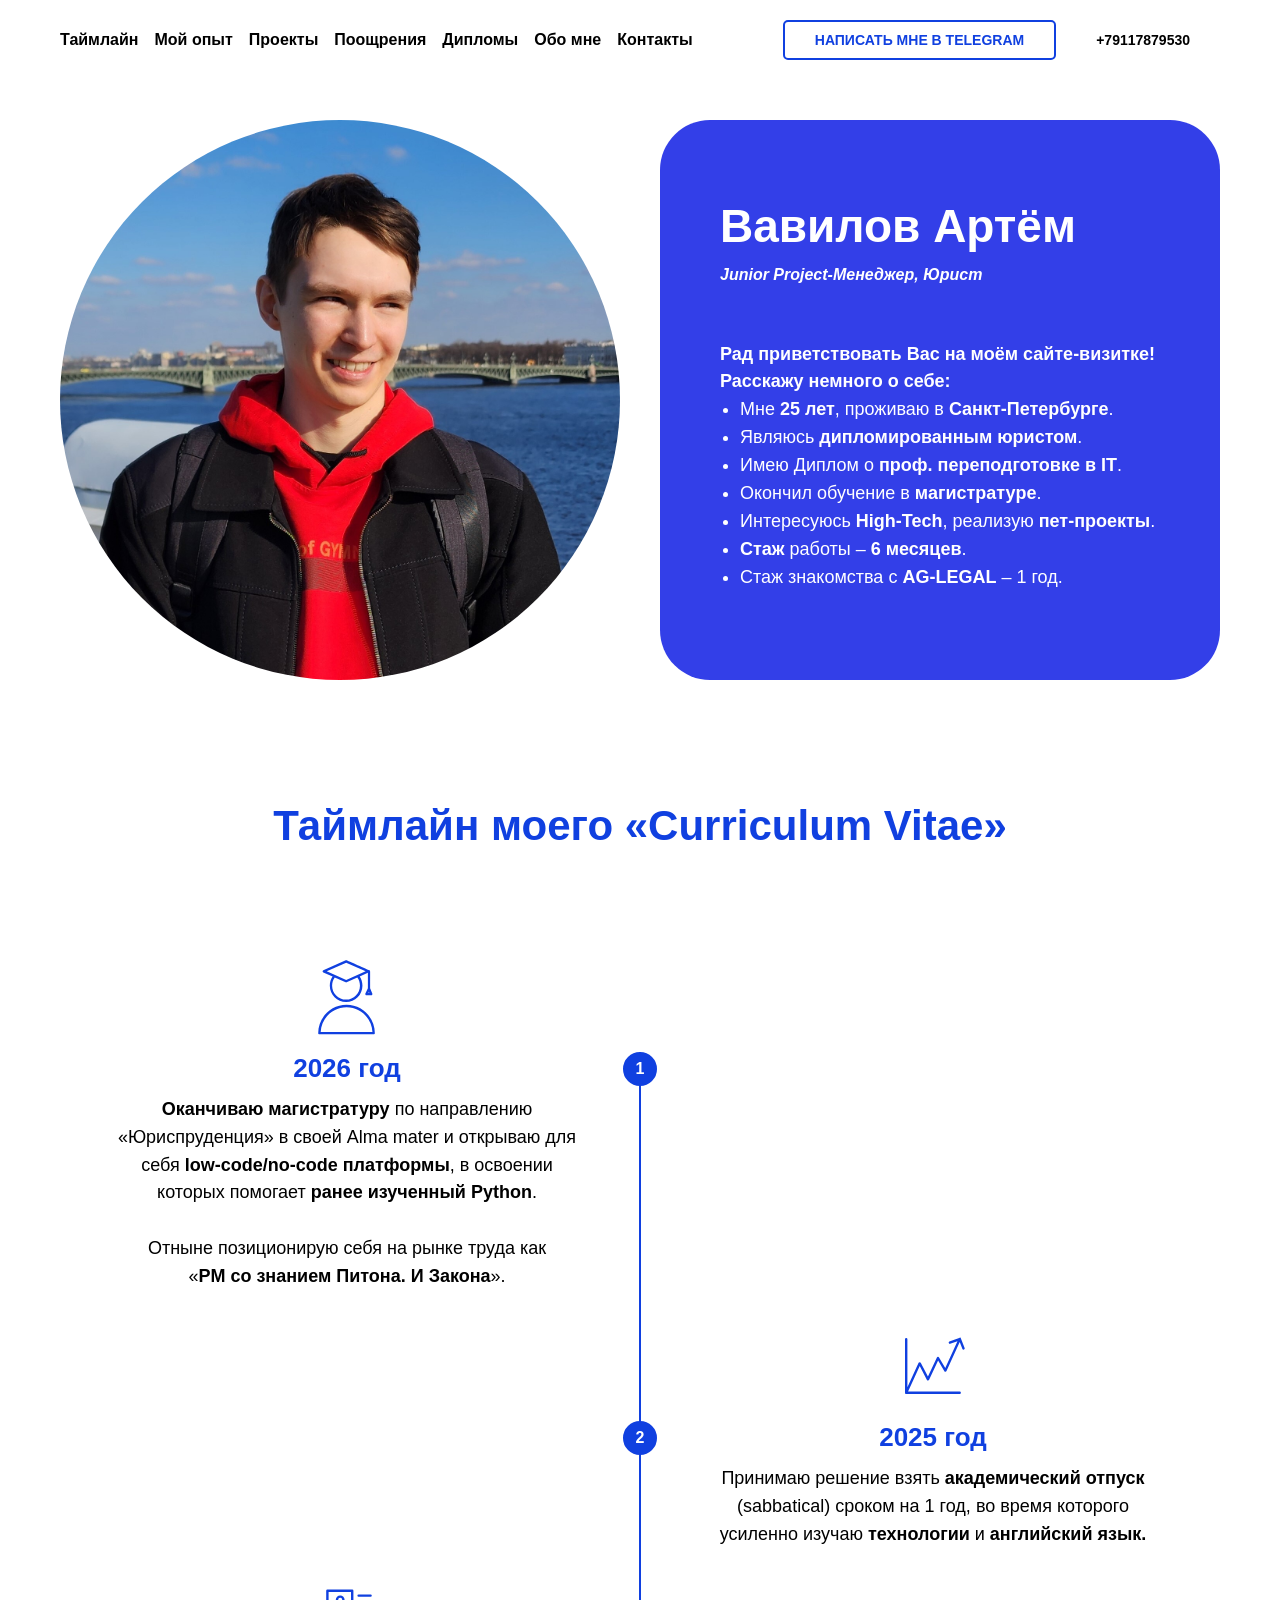
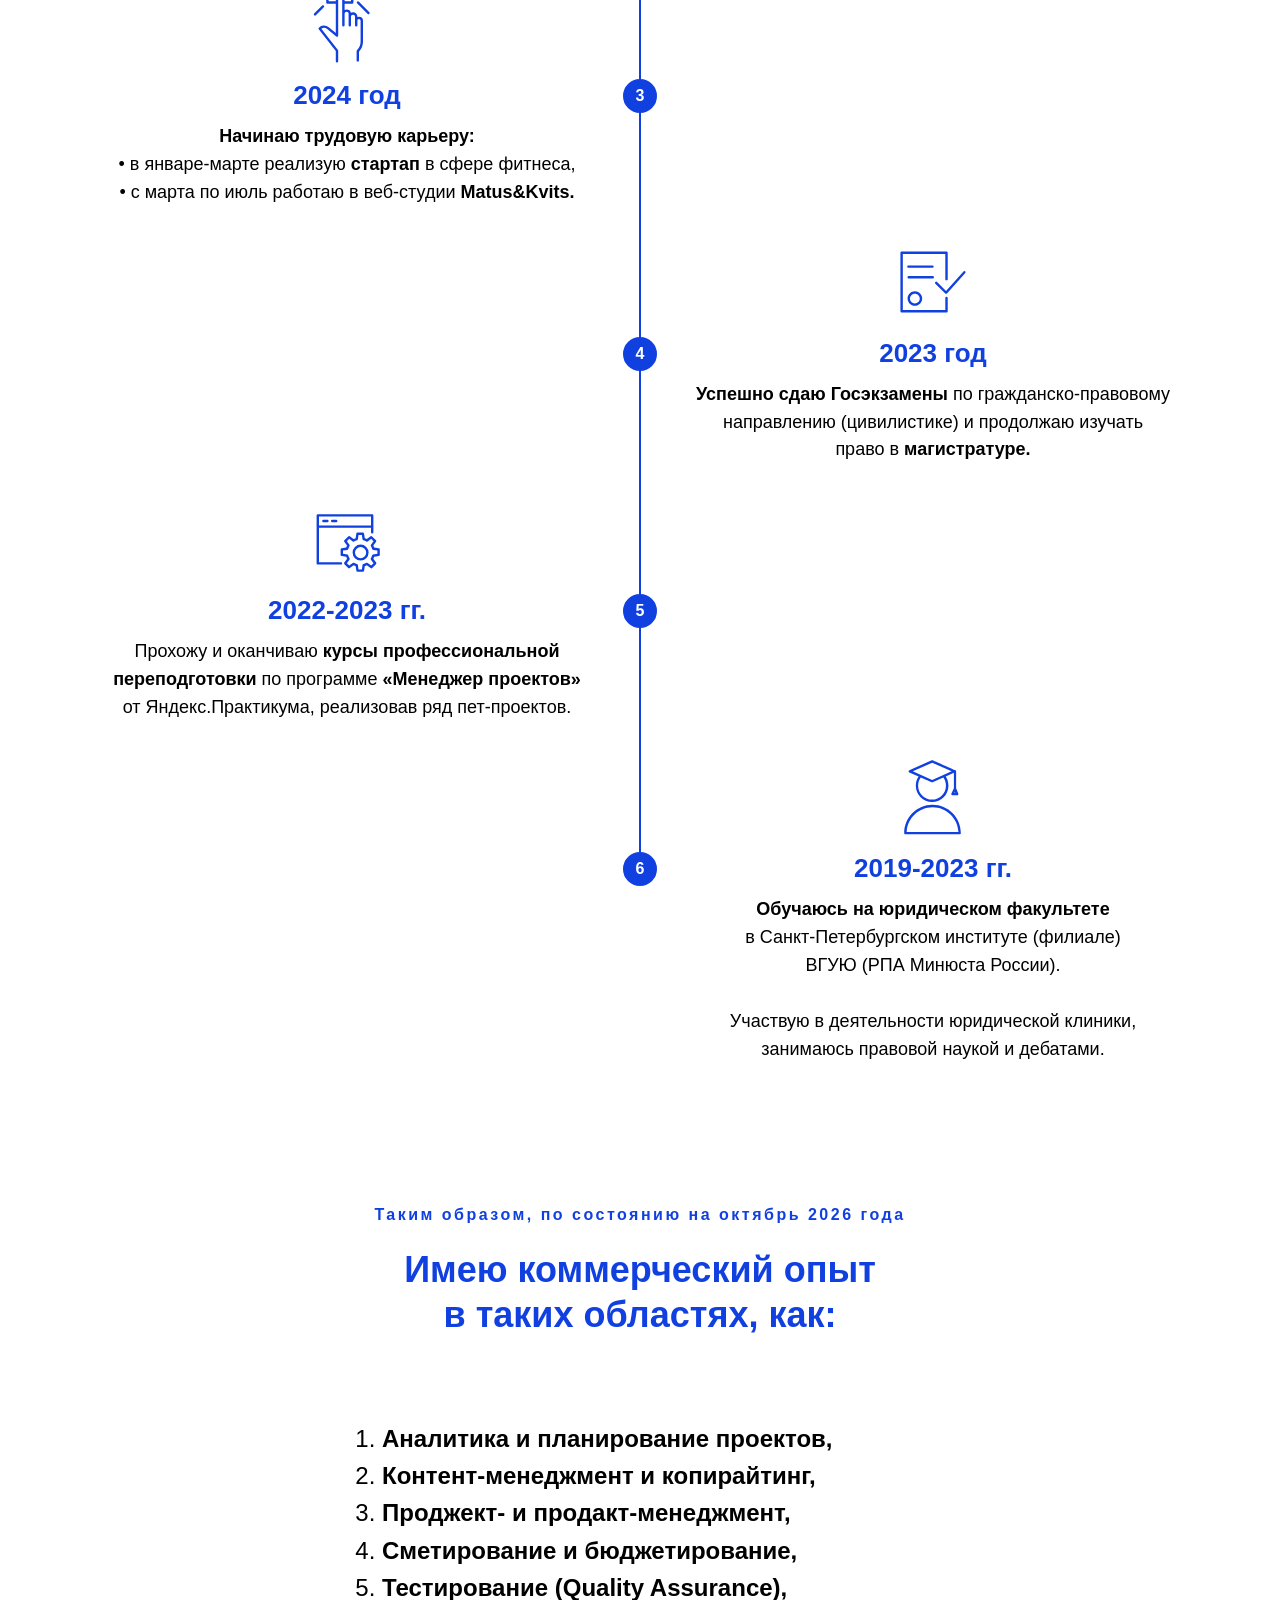
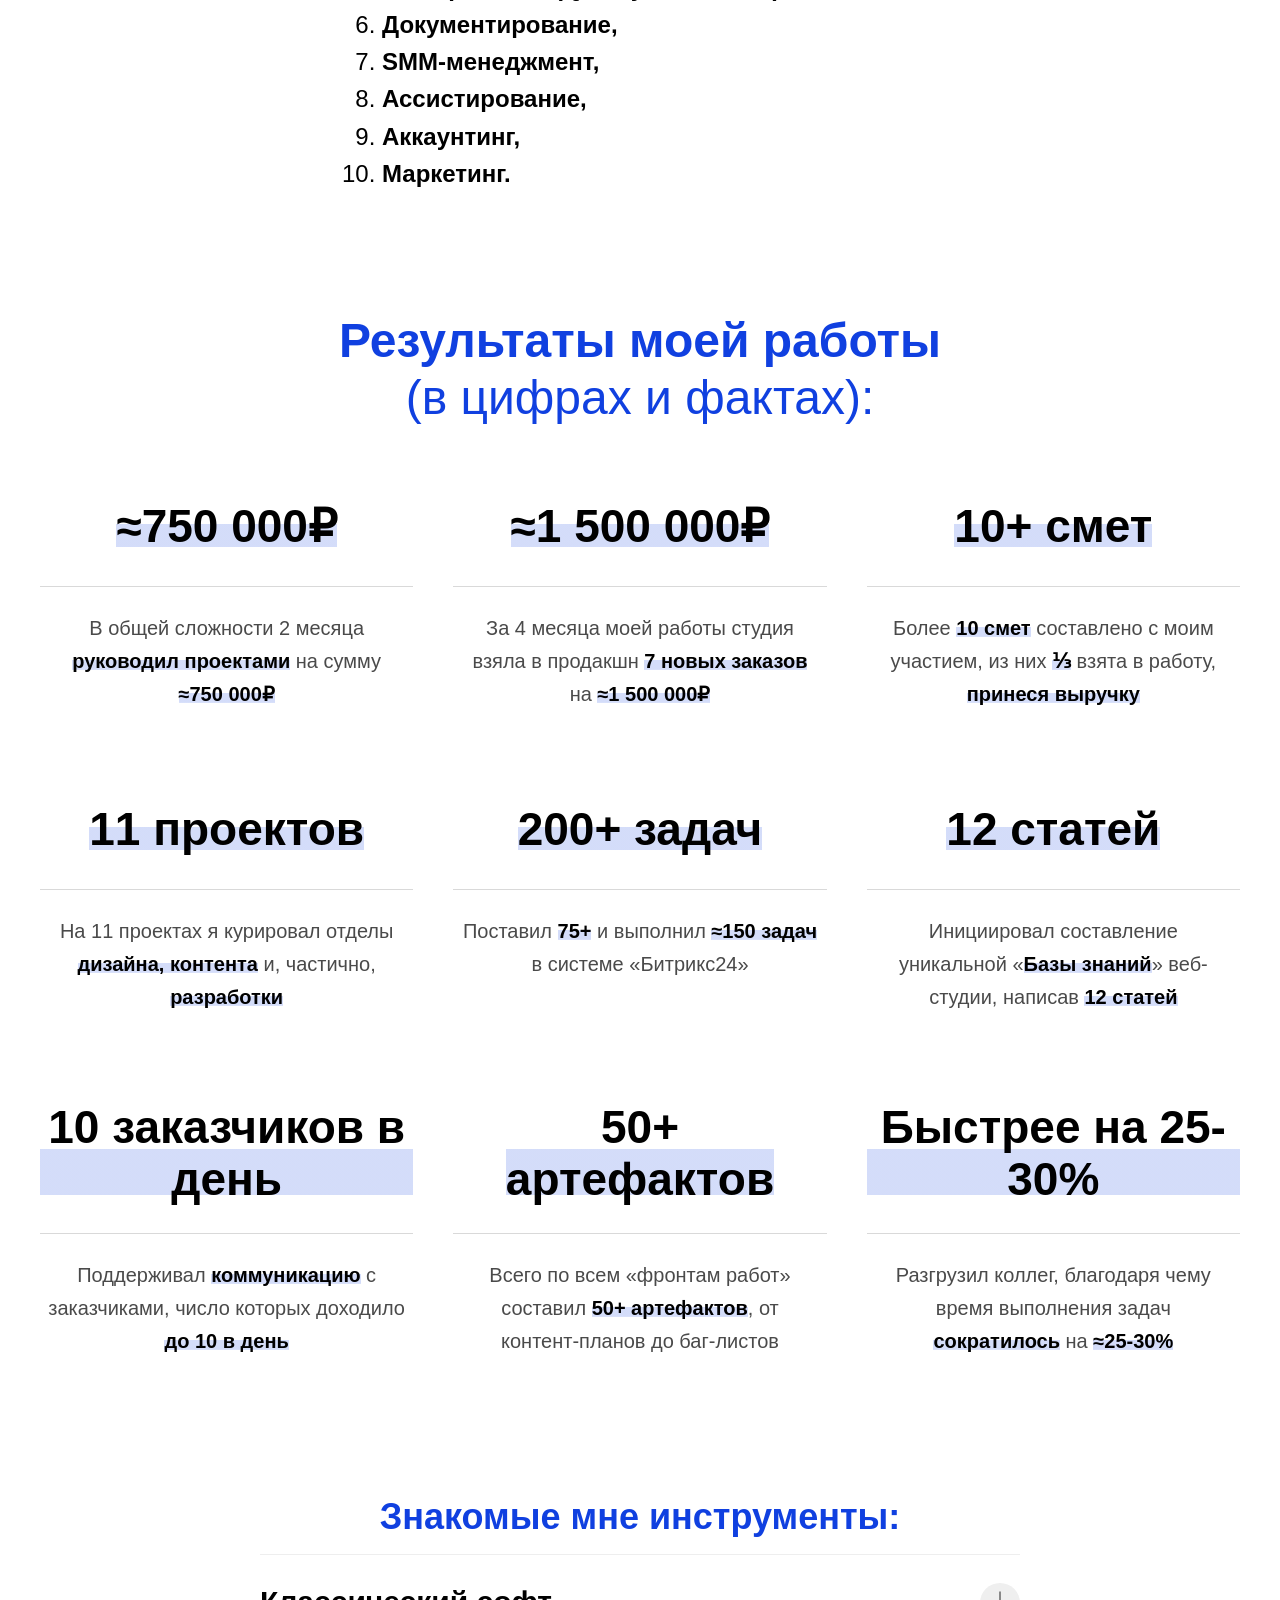
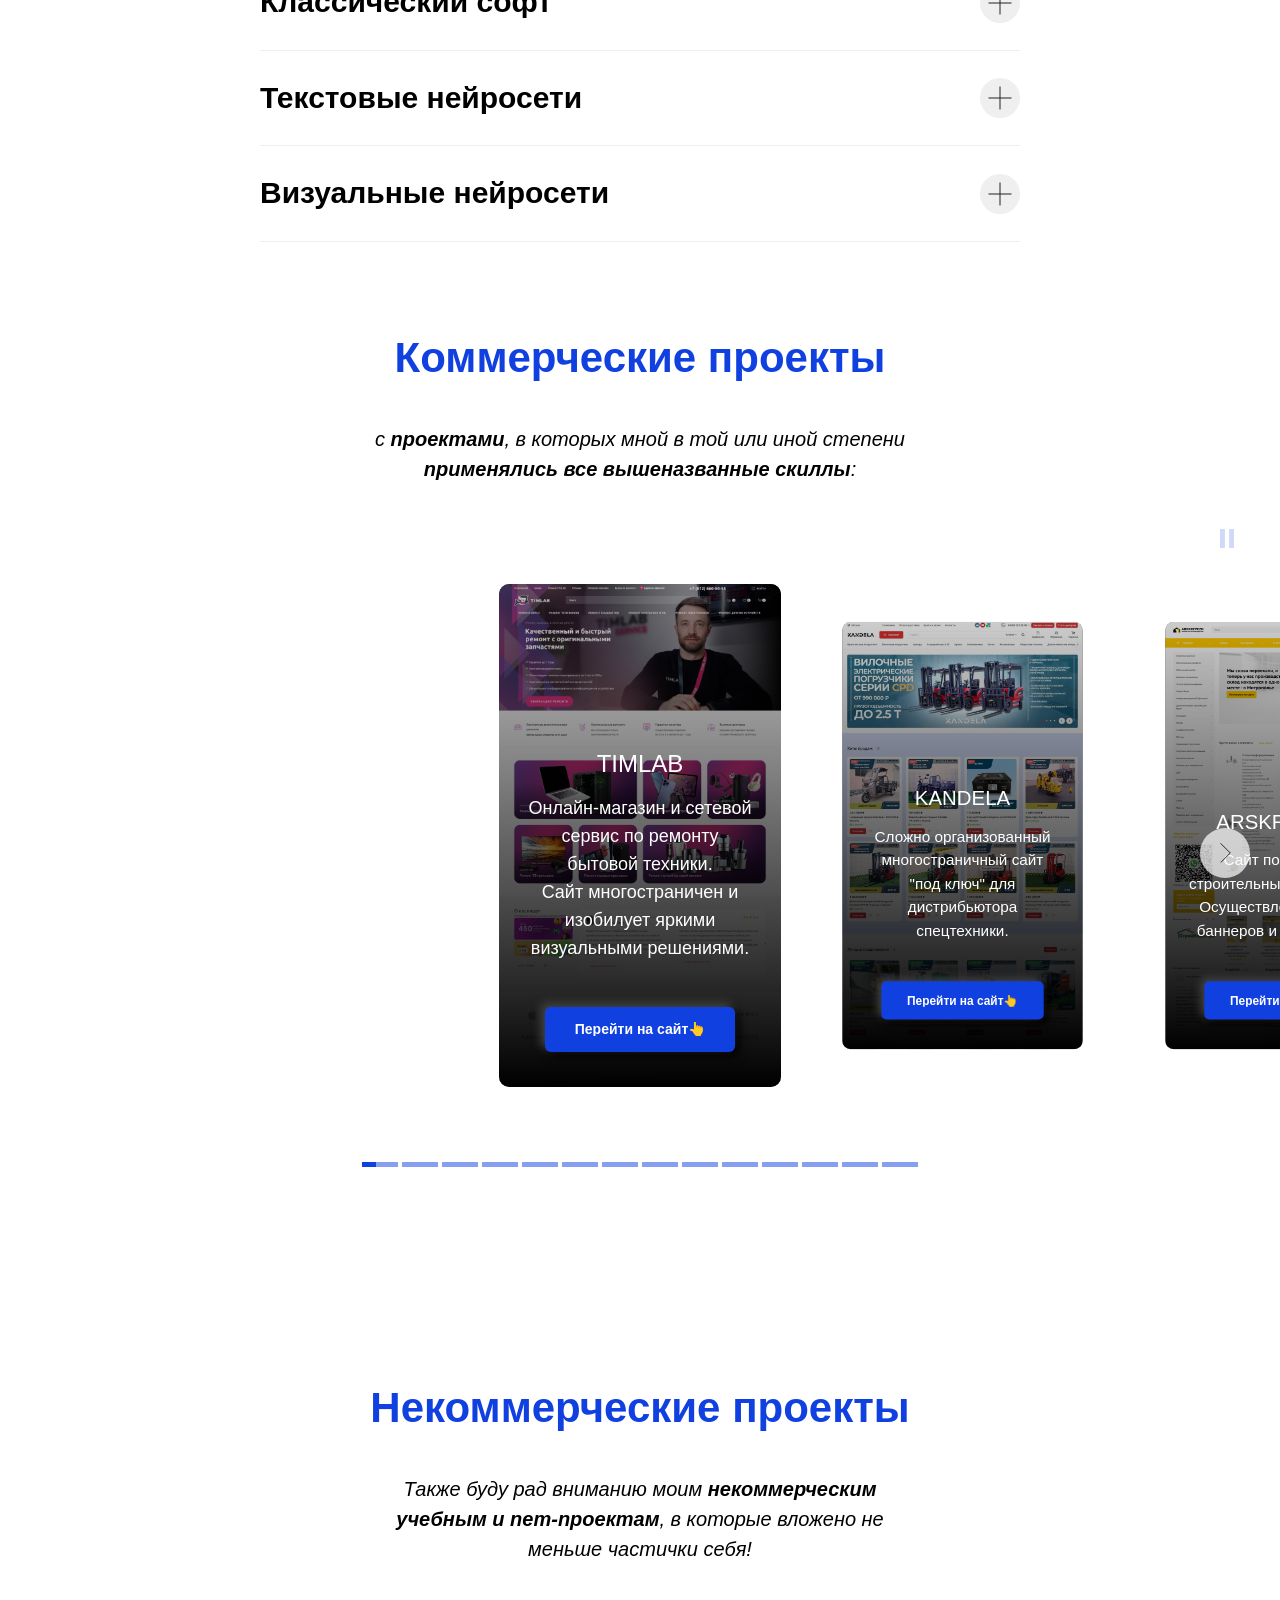
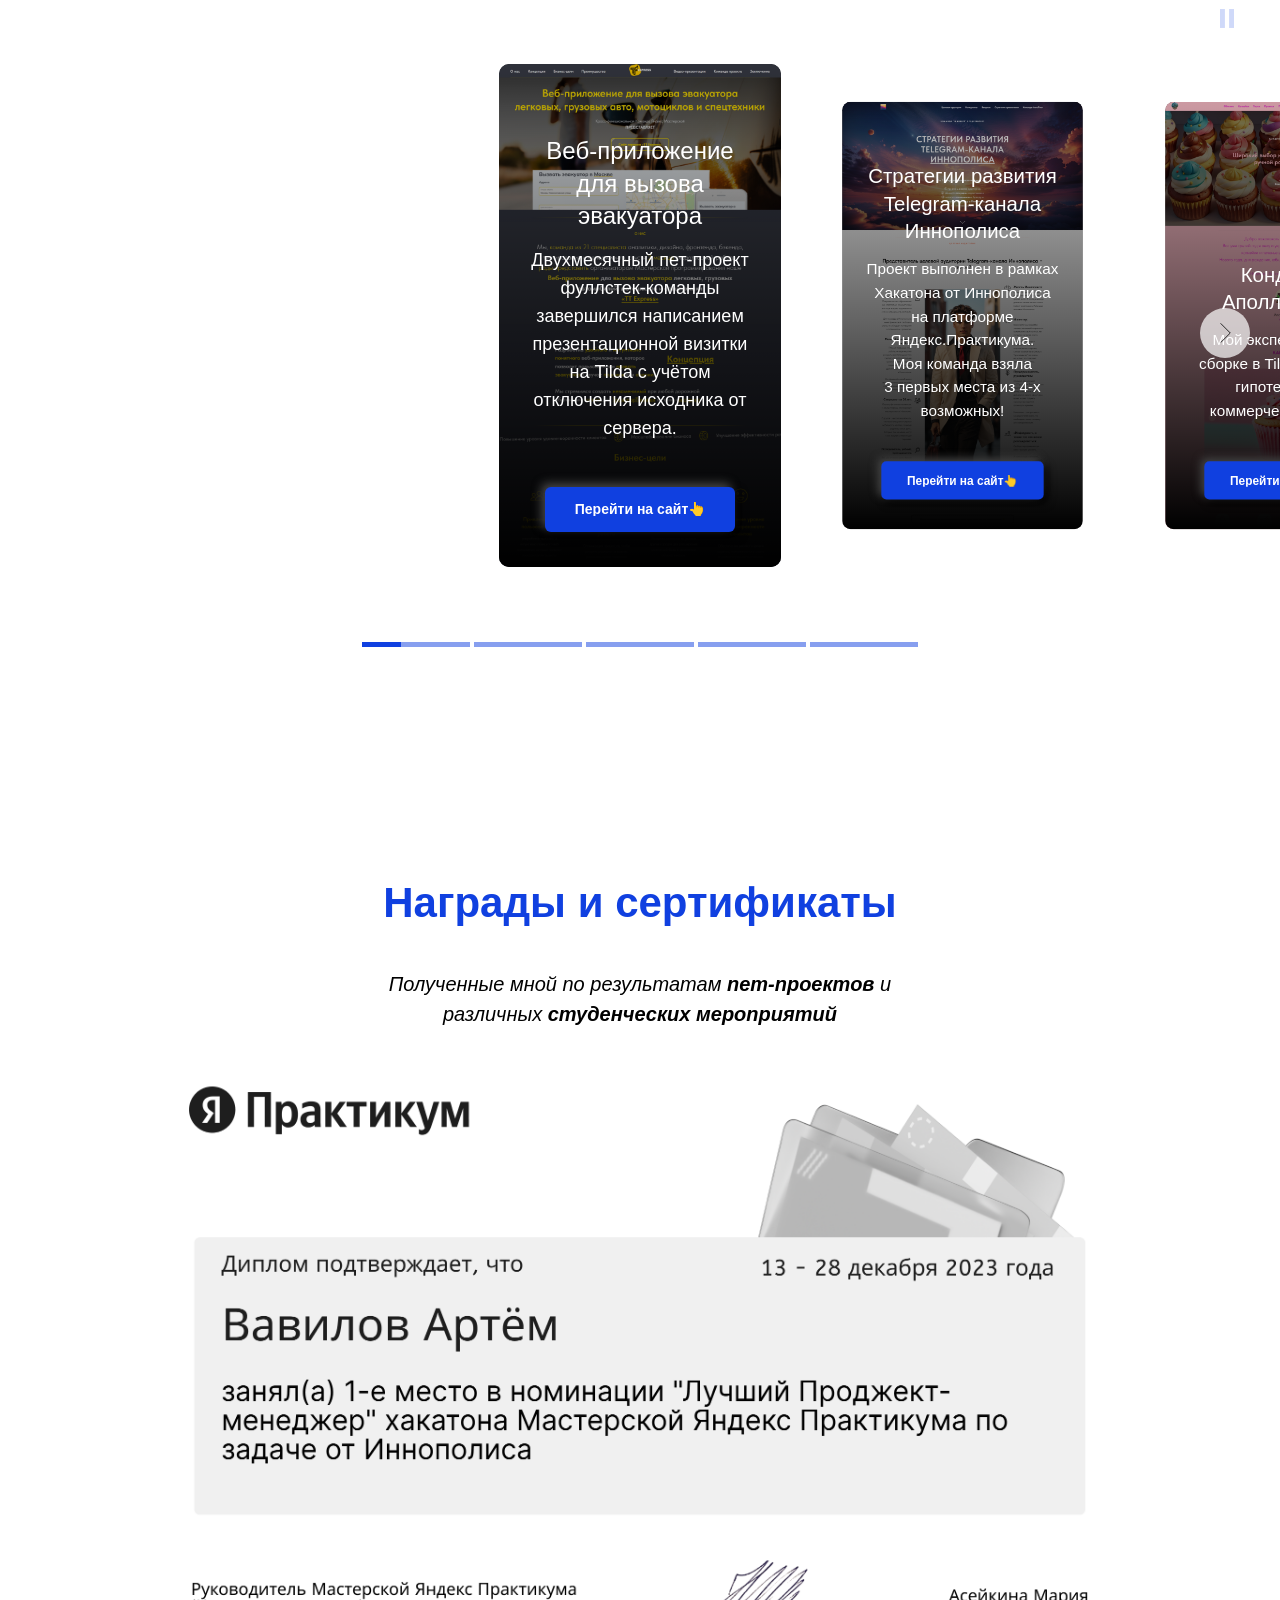
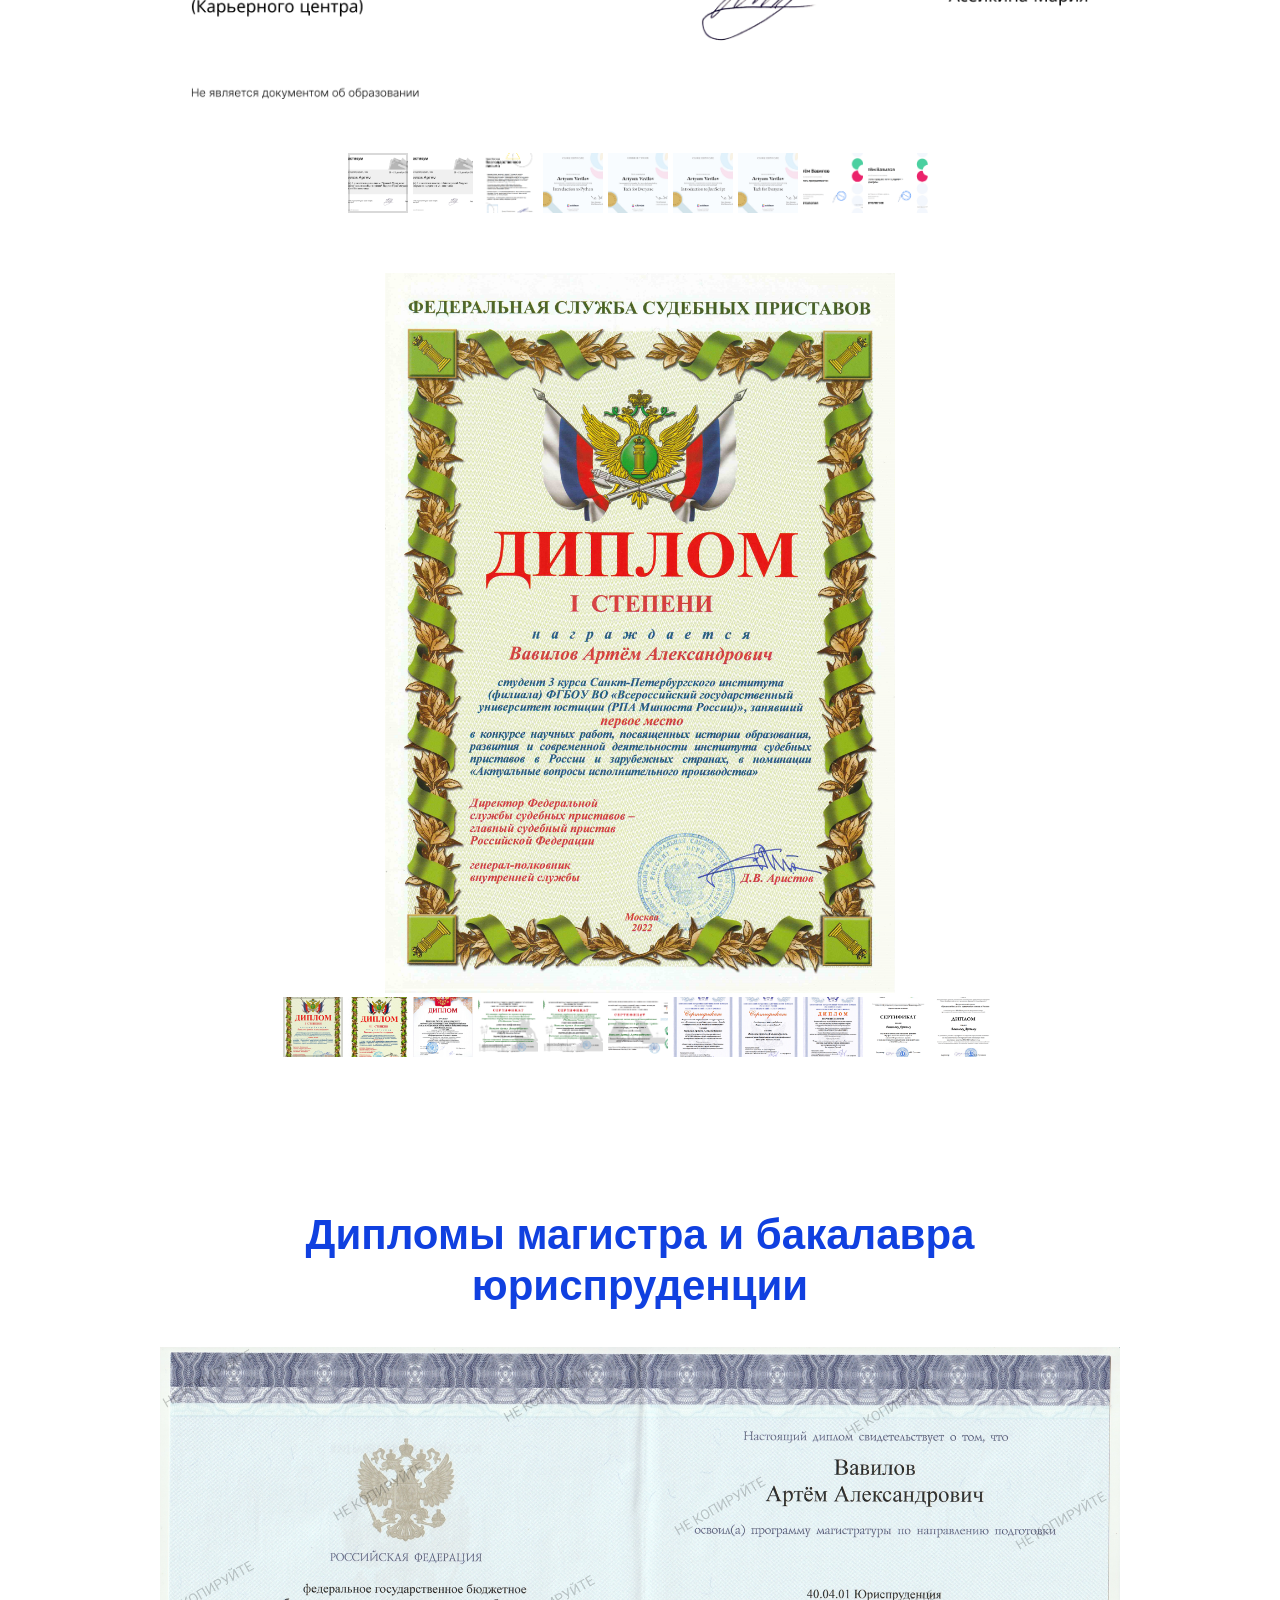
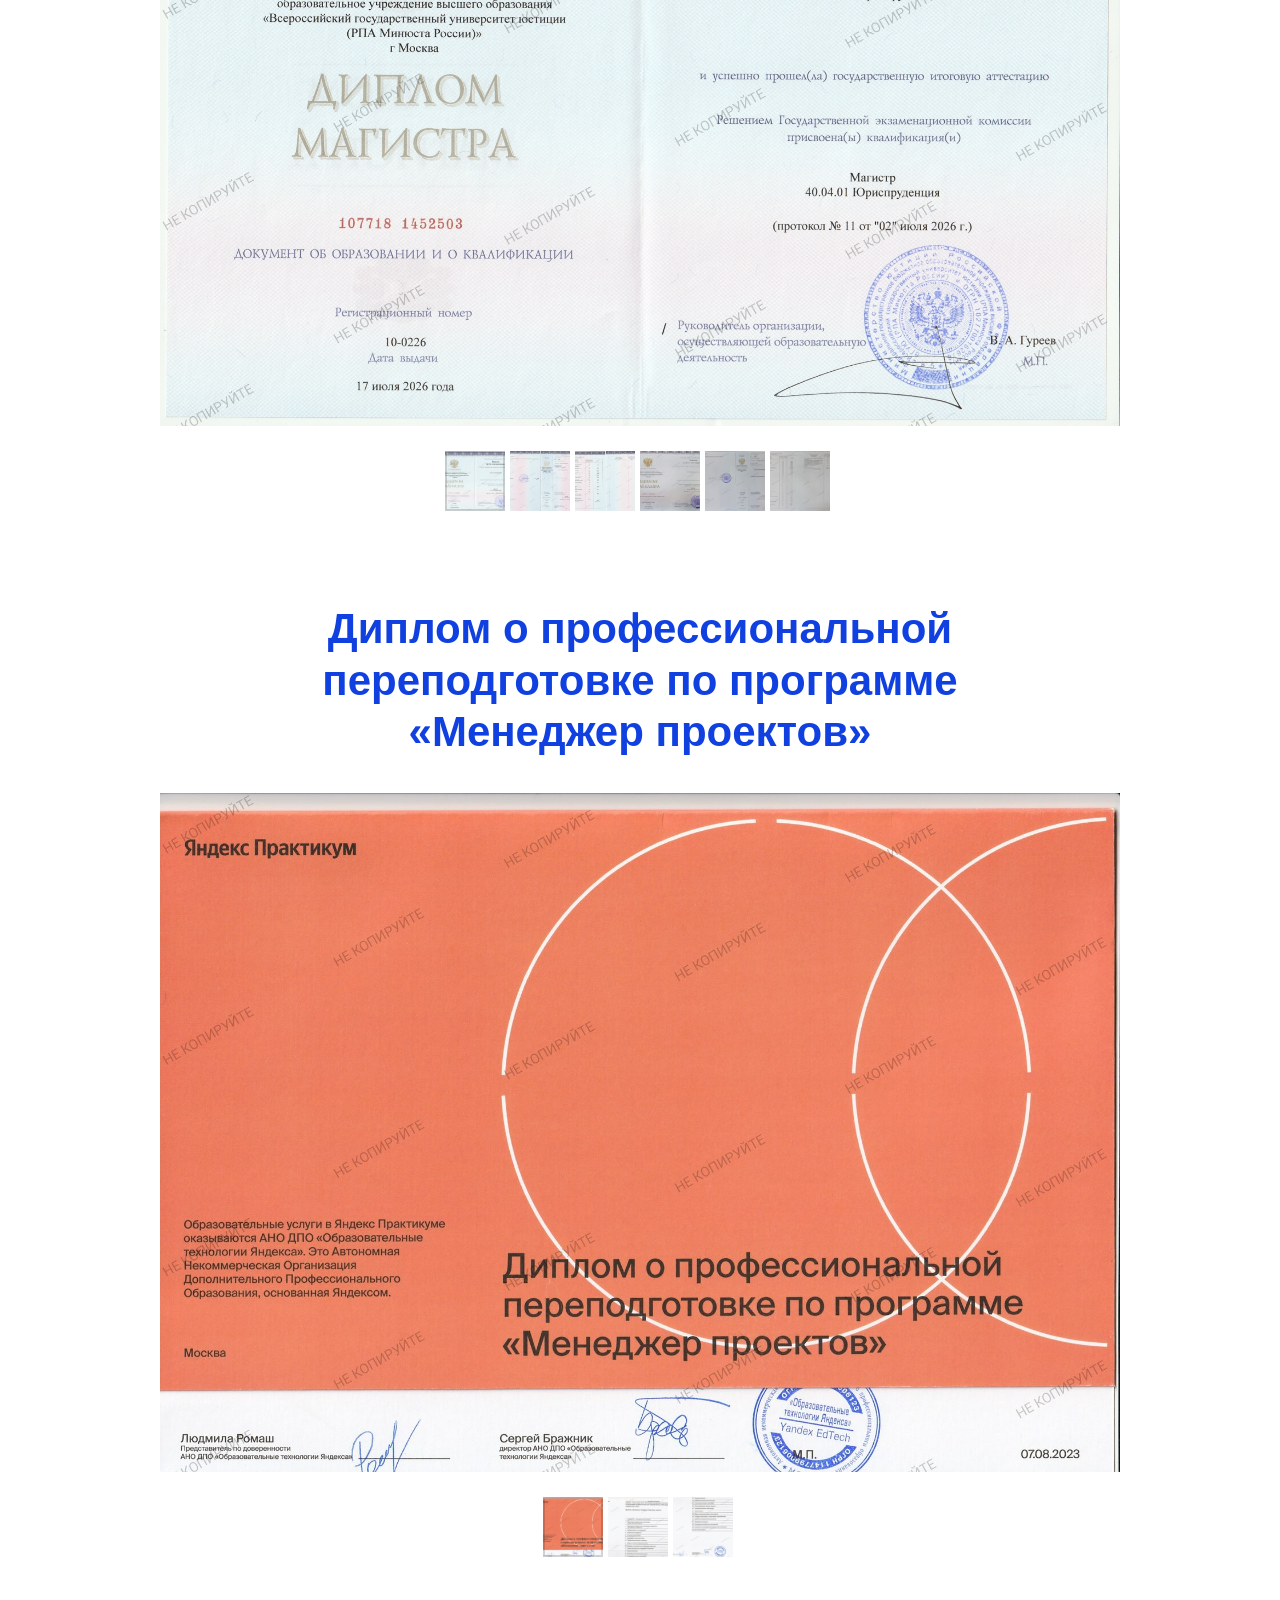
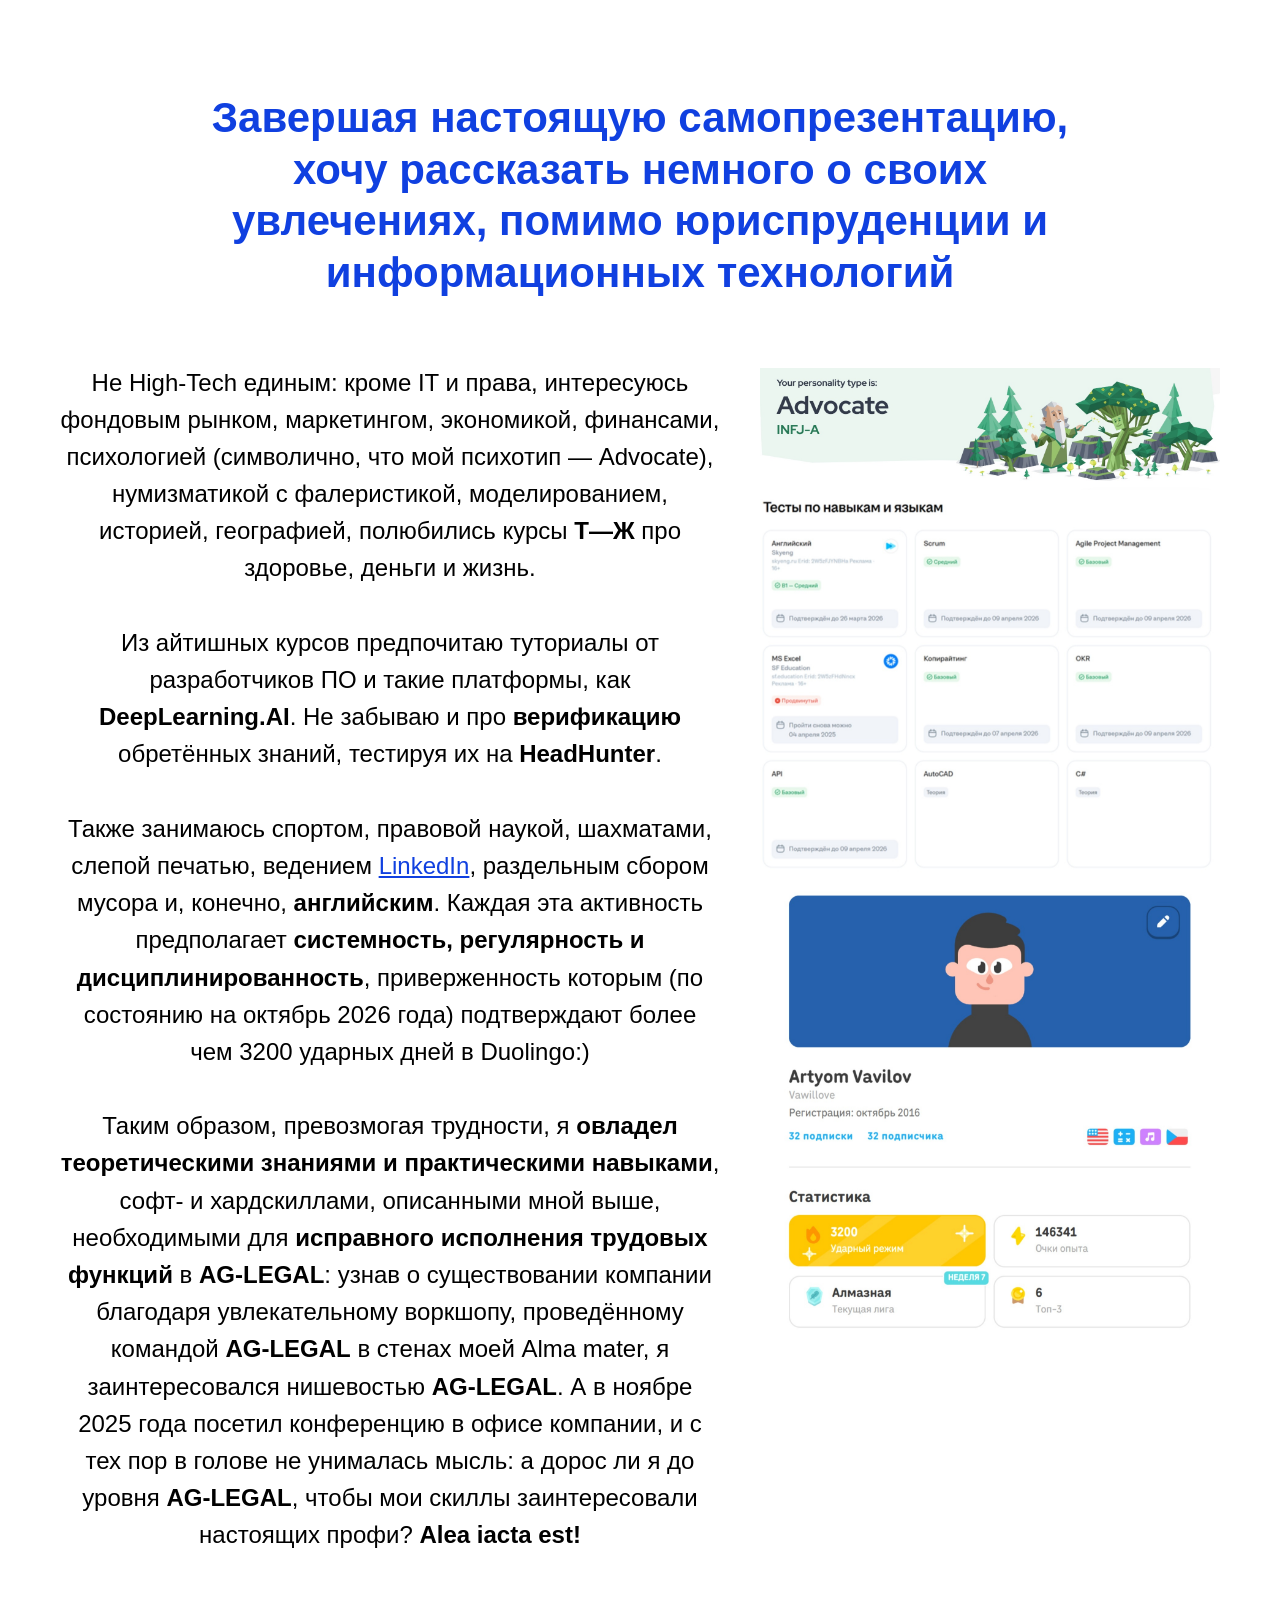
==== commit 68053432: "5th" ====
--- a/index.html
+++ b/index.html
@@ -845,10 +845,10 @@
                                     <img class="t576__img t-img"
                                         src="images/lib__icons__tilda__-__paint__1040e0--1-0-100__cta_cta_button_click_hand.svg"
                                         imgfield="li_img__1743676564304" alt="">
-                                    <div class="t576__title t-name t-name_lg" field="li_title__1743676564304">
+                                    <div class="t576__title t-name t-name_lg" field="li_title__1743676564304">2024 год
                                     </div>
                                     <div class="t576__descr t-text t-text_xs" field="li_descr__1743676564304">
-                                            <strong>Начинаю трудовую карьеру:</strong><br>• в
+                                        <strong>Начинаю трудовую карьеру:</strong><br>• в
                                             январе-марте реализую <strong>стартап</strong> в сфере фитнеса,<br>• с марта
                                             по июль работаю в веб-студии <strong>Matus&amp;Kvits.</strong></p>
                                     </div>
